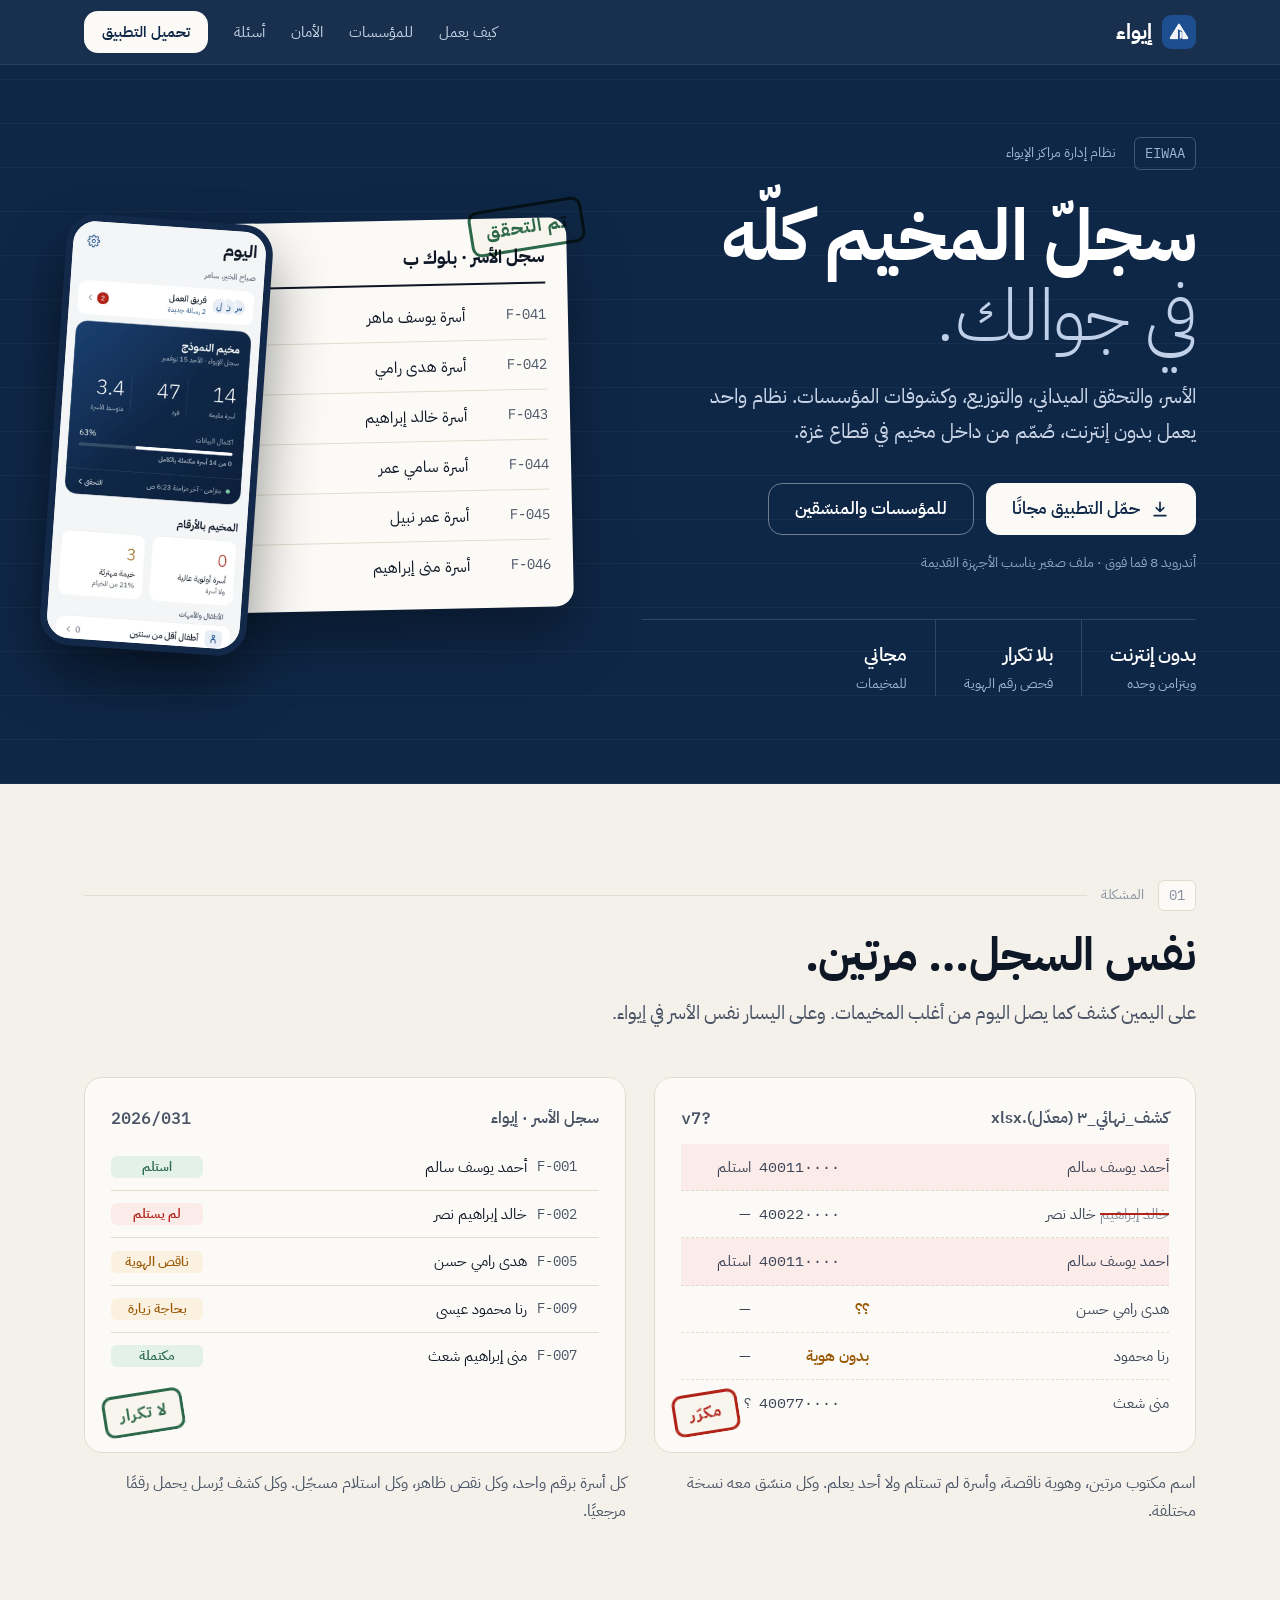
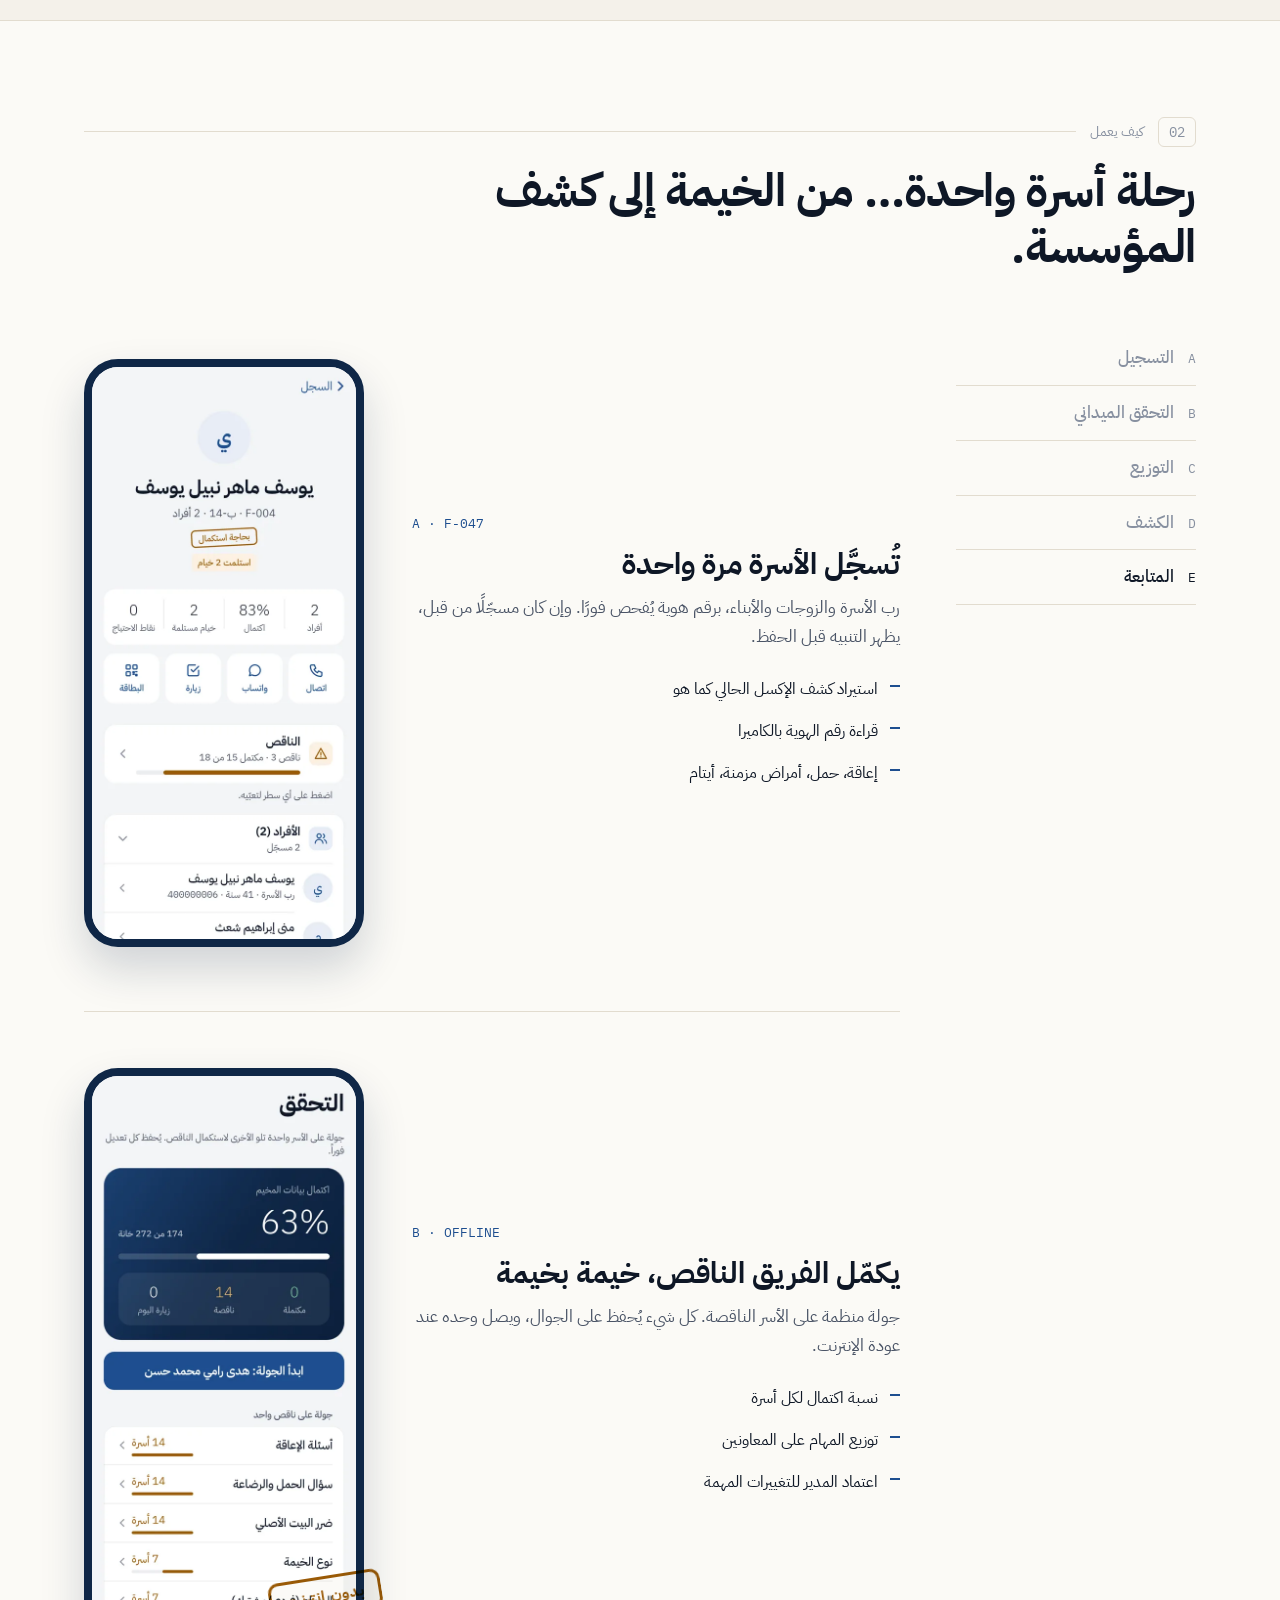
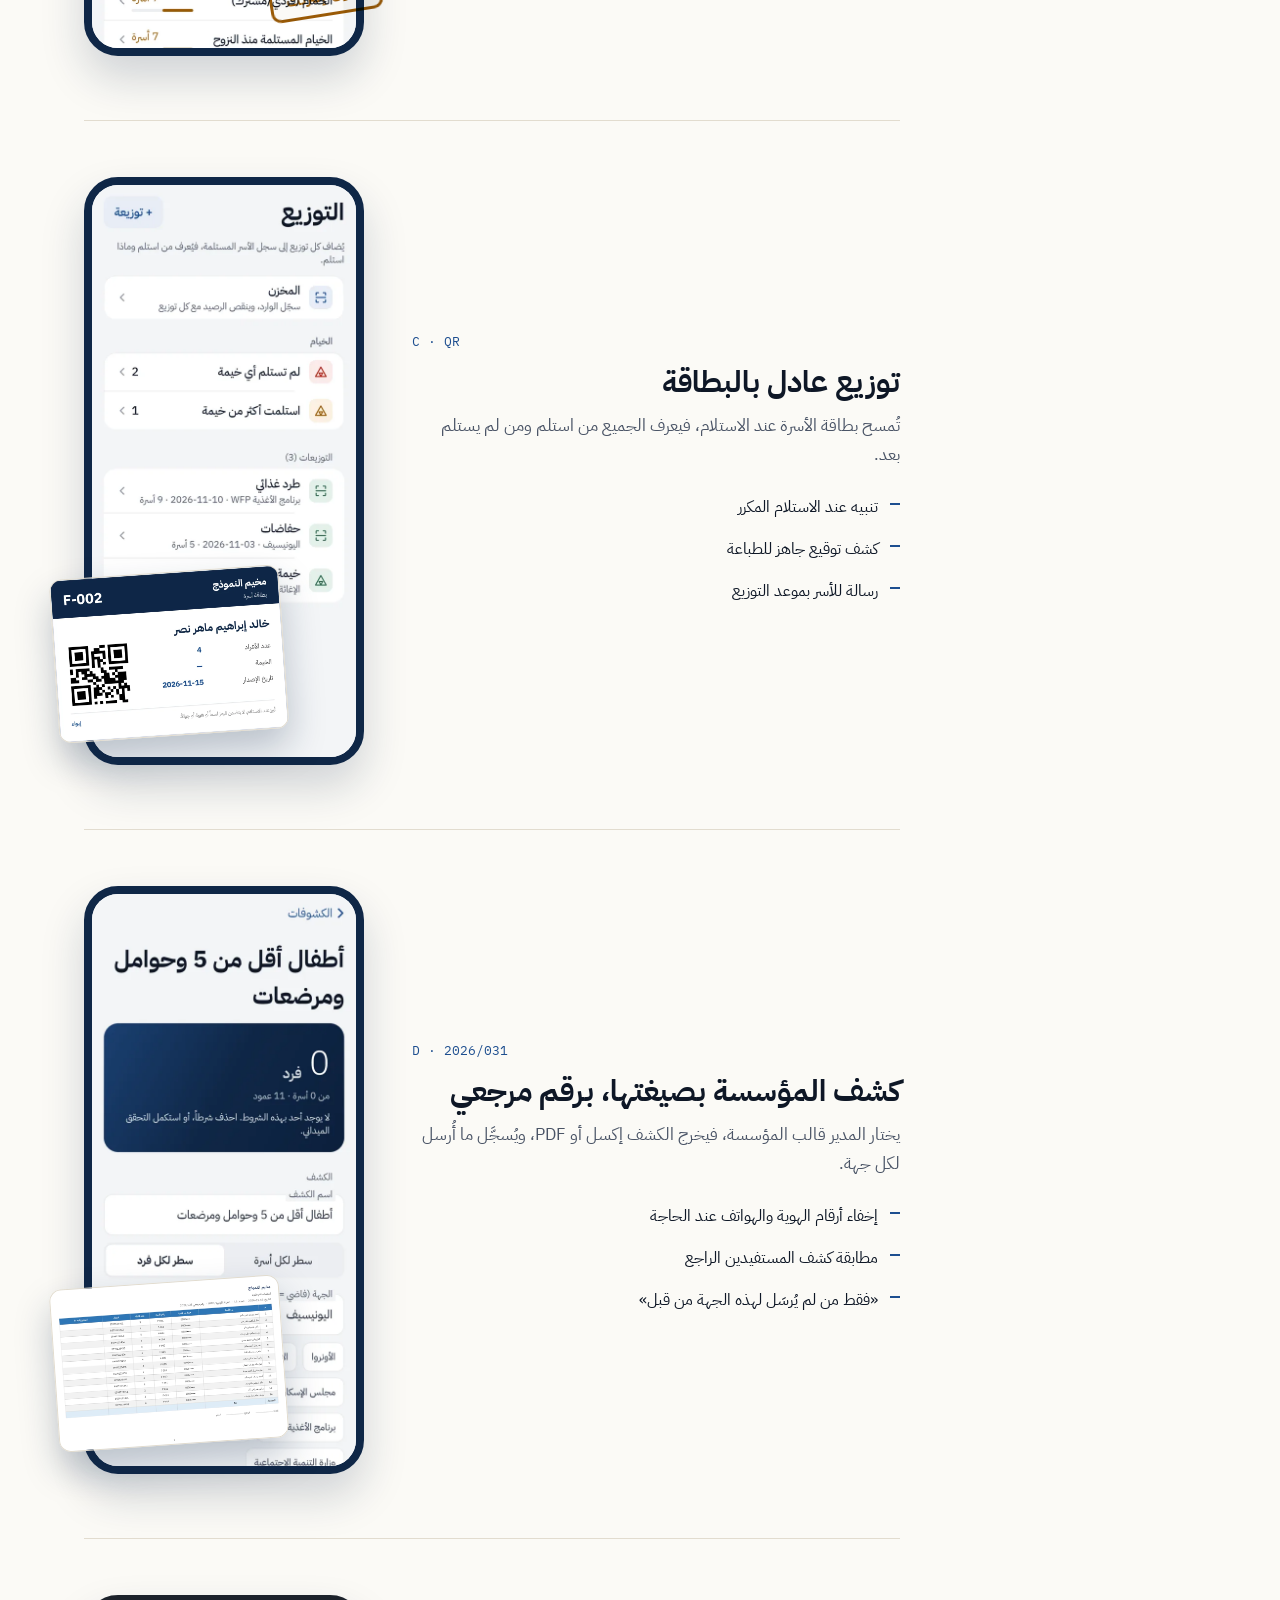
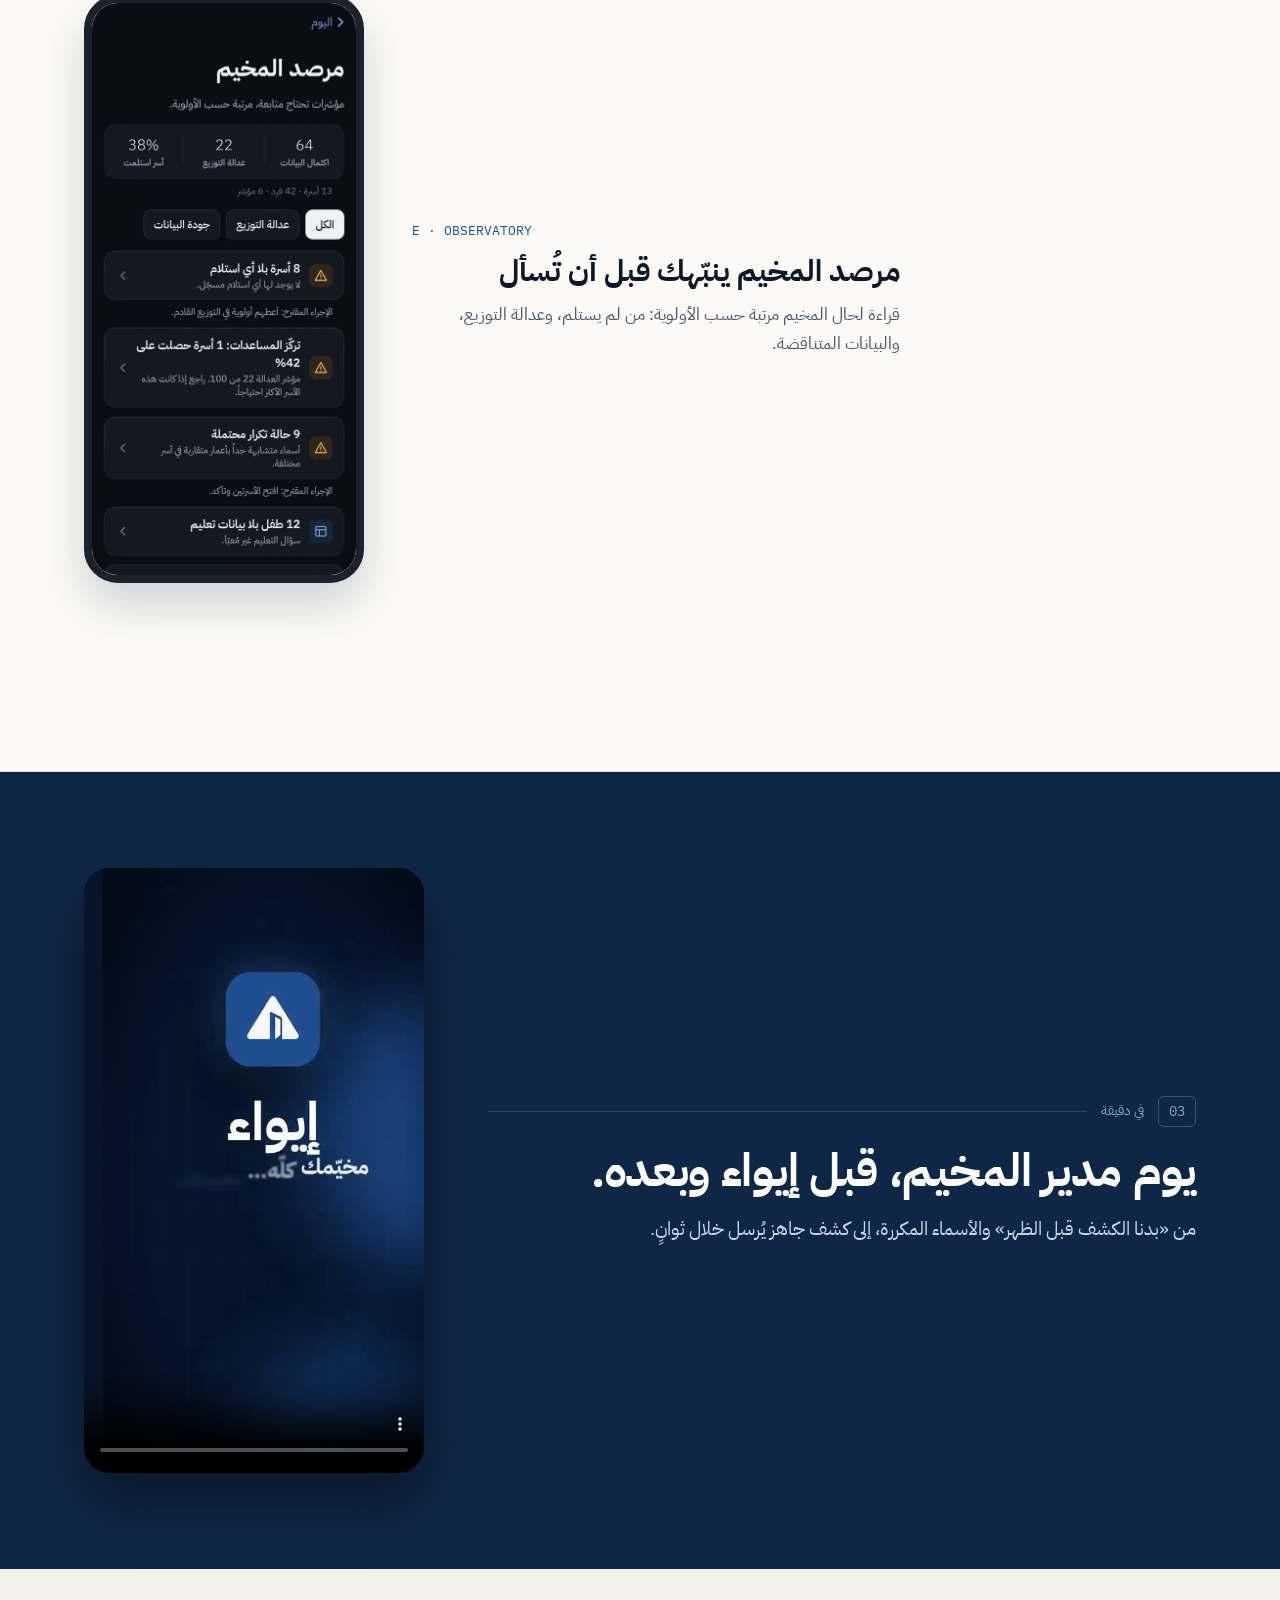
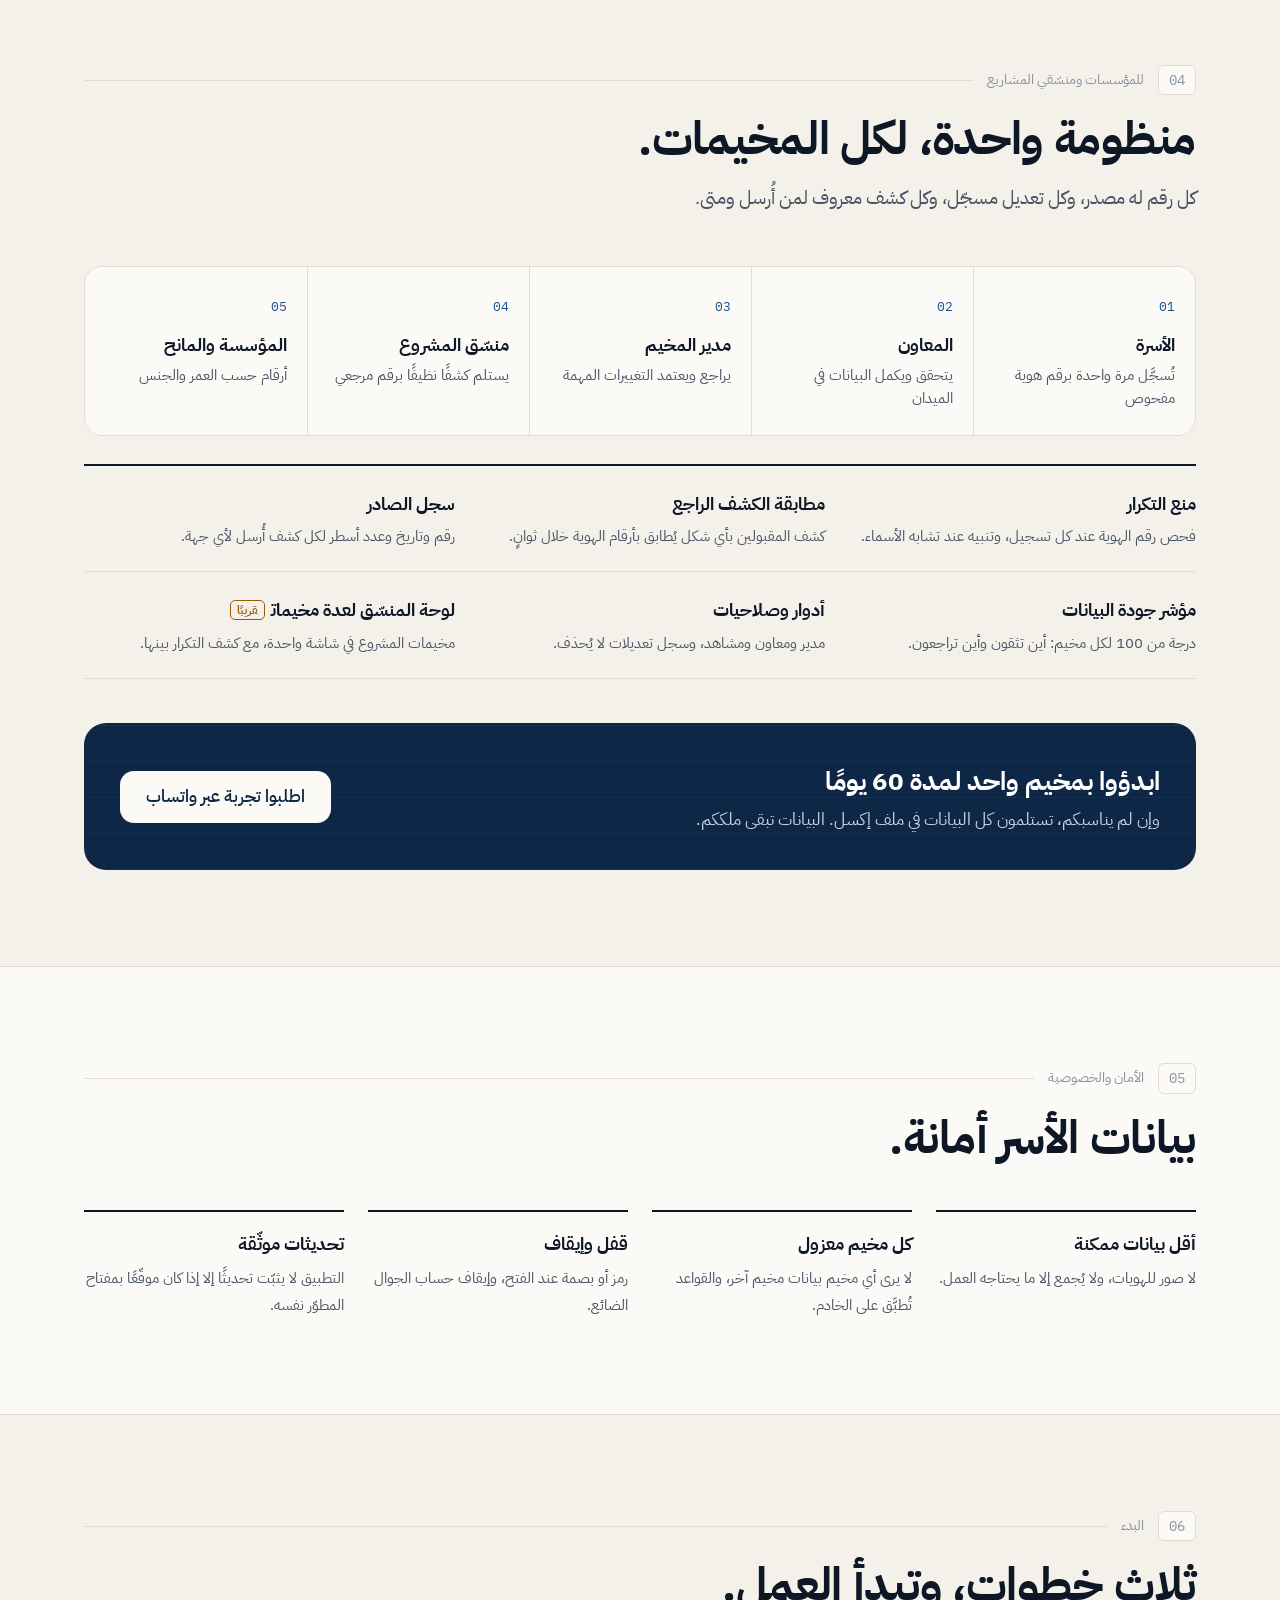
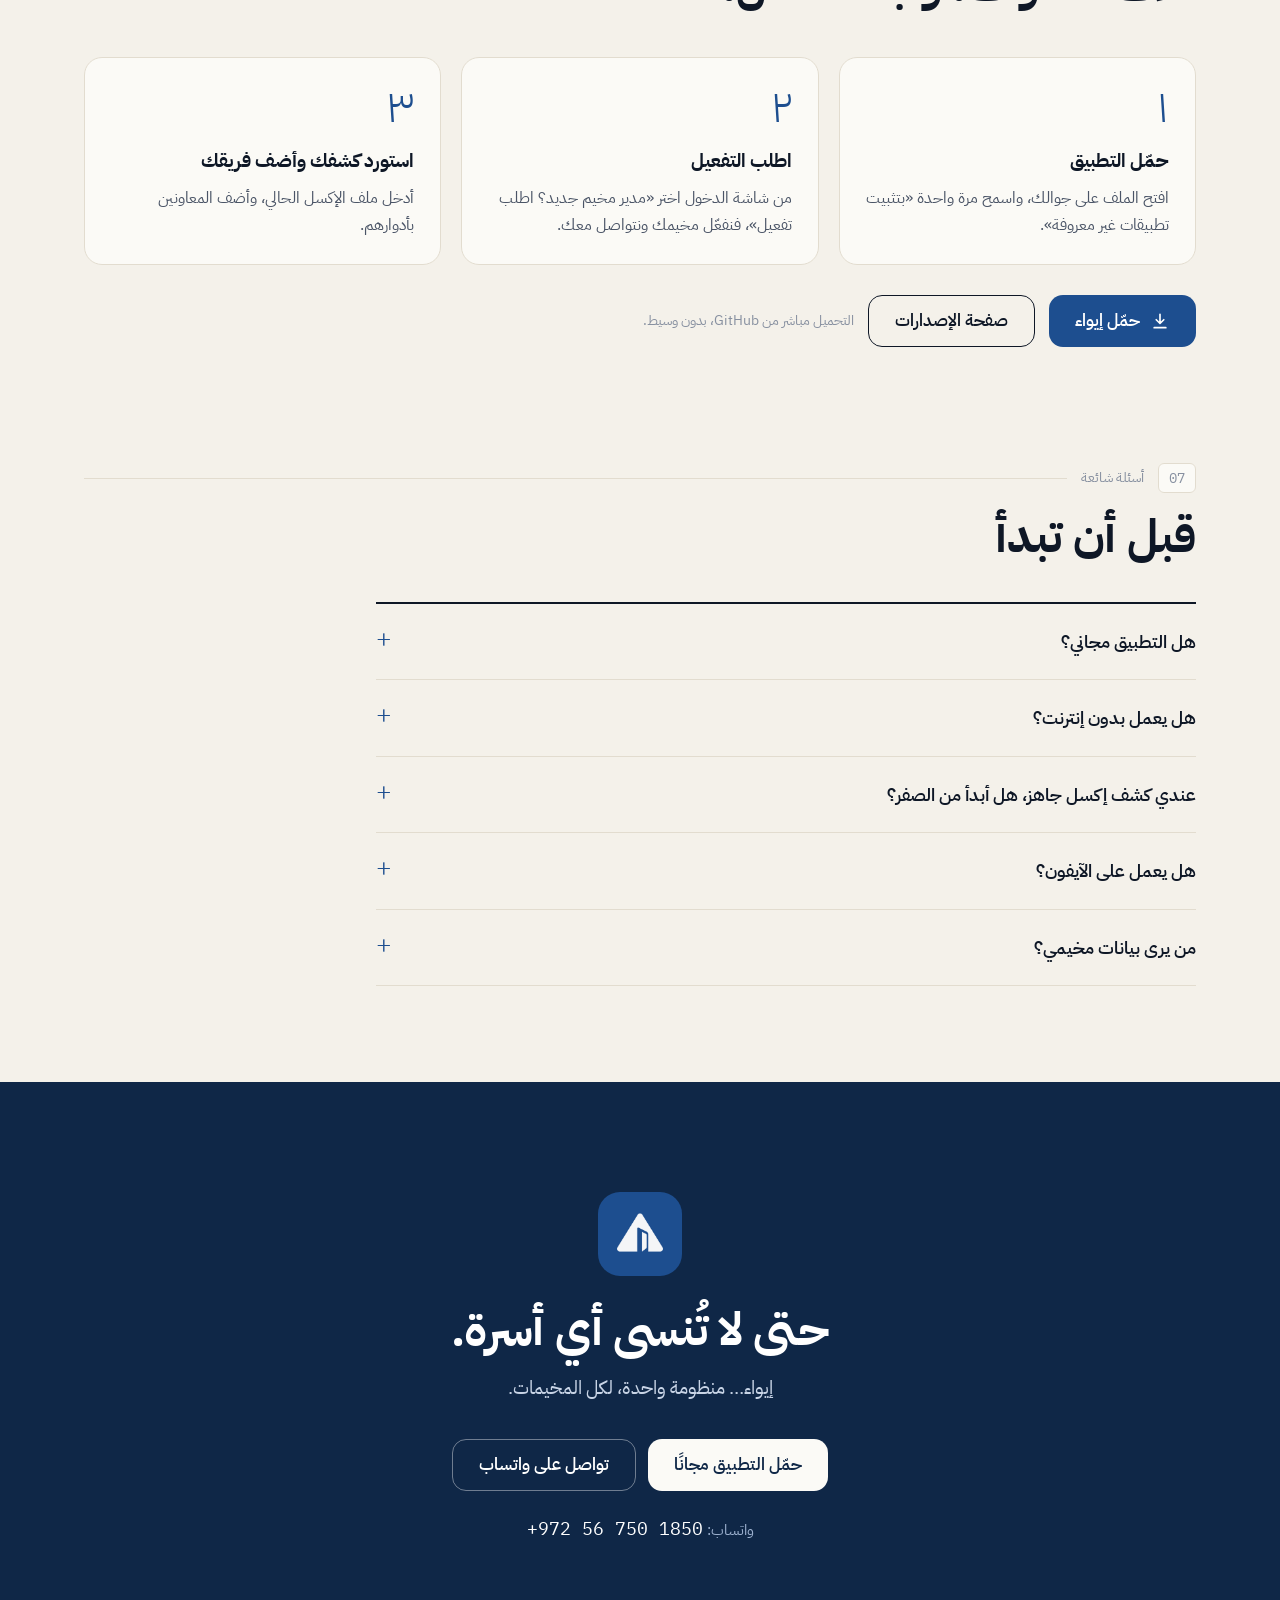
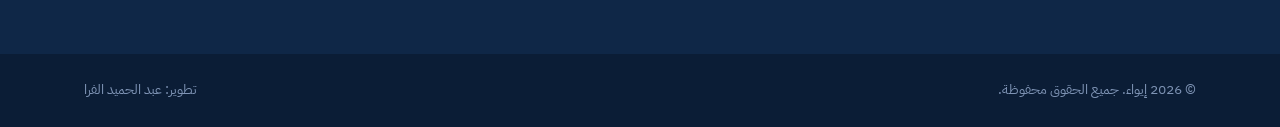
==== site/index.html @ 1d2f438d "Add Eiwaa landing page (static site for Cloudflare Pages) Co-Authored-By: Claude Opus 5.5 <noreply@a" ====
<!DOCTYPE html>
<html lang="ar" dir="rtl">
<head>
<meta charset="utf-8">
<meta name="viewport" content="width=device-width, initial-scale=1">
<title>إيواء · سجلّ المخيم في جوالك</title>
<meta name="description" content="إيواء نظام لإدارة مراكز الإيواء: سجل الأسر، والتحقق الميداني، والتوزيع، وكشوفات المؤسسات. يعمل بدون إنترنت، ومجاني للمخيمات.">
<meta name="theme-color" content="#0F2747">
<meta property="og:title" content="إيواء · منظومة واحدة، لكل المخيمات">
<meta property="og:description" content="سجل الأسر، والتحقق الميداني، والتوزيع، وكشوفات المؤسسات. يعمل بدون إنترنت.">
<meta property="og:image" content="img/og.jpg">
<meta property="og:type" content="website">
<meta name="twitter:card" content="summary_large_image">
<link rel="icon" href="favicon.png">
<link rel="apple-touch-icon" href="img/apple-touch-icon.png">
<style>
@font-face{font-family:Plex;font-weight:300;font-display:swap;src:url(fonts/plex_light.woff2) format("woff2")}
@font-face{font-family:Plex;font-weight:400;font-display:swap;src:url(fonts/plex_regular.woff2) format("woff2")}
@font-face{font-family:Plex;font-weight:500;font-display:swap;src:url(fonts/plex_medium.woff2) format("woff2")}
@font-face{font-family:Plex;font-weight:600;font-display:swap;src:url(fonts/plex_semibold.woff2) format("woff2")}
@font-face{font-family:Plex;font-weight:700;font-display:swap;src:url(fonts/plex_bold.woff2) format("woff2")}
@font-face{font-family:PlexMono;font-display:swap;src:url(fonts/plex_mono.woff2) format("woff2")}
:root{
  --paper:#F4F1EA; --sheet:#FBFAF6; --rule:#E2DCCF; --ink:#0E1726; --ink2:#4A5466; --ink3:#8790A0;
  --tarp:#1D4E8F; --night:#0F2747; --night2:#0B1D36; --stamp:#B42318; --amber:#9A5A06; --ok:#2E6A4D;
  --mono:PlexMono,ui-monospace,Menlo,monospace; --ease:cubic-bezier(.2,.8,.2,1);
}
*{box-sizing:border-box;margin:0;padding:0}
html{scroll-behavior:smooth}
@media (prefers-reduced-motion:reduce){html{scroll-behavior:auto}*{transition:none!important;animation:none!important}}
body{font-family:Plex,system-ui,sans-serif;background:var(--paper);color:var(--ink);font-size:17px;line-height:1.75;-webkit-font-smoothing:antialiased}
img{max-width:100%;height:auto;display:block}
a{color:inherit}
.mono{font-family:var(--mono);direction:ltr;unicode-bidi:isolate;font-variant-numeric:tabular-nums}
.wrap{max-width:1160px;margin:0 auto;padding:0 24px}
.skip{position:absolute;right:-999px;top:8px;background:#fff;padding:8px 14px;border-radius:8px;z-index:99}
.skip:focus{right:8px}
:focus-visible{outline:3px solid #7AA9E6;outline-offset:3px;border-radius:6px}

/* buttons */
.btn{display:inline-flex;align-items:center;justify-content:center;gap:10px;min-height:52px;padding:0 26px;border-radius:14px;font:600 17px/1 Plex,sans-serif;text-decoration:none;transition:transform .2s var(--ease),background .2s}
.btn:active{transform:scale(.98)}
.btn svg{width:20px;height:20px;flex:none}
.b-paper{background:var(--sheet);color:var(--night)}
.b-paper:hover{background:#fff}
.b-line{border:1.5px solid rgba(255,255,255,.4);color:#fff}
.b-line:hover{border-color:#fff}
.b-tarp{background:var(--tarp);color:#fff}
.b-tarp:hover{background:#173f75}
.b-ink{border:1.5px solid var(--ink);color:var(--ink)}

/* top bar */
.top{position:sticky;top:0;z-index:30;background:rgba(15,39,71,.96);border-bottom:1px solid rgba(255,255,255,.08)}
.top .wrap{display:flex;align-items:center;justify-content:space-between;height:64px}
.logo{display:flex;align-items:center;gap:10px;color:#fff;text-decoration:none;font-weight:700;font-size:21px}
.logo img{width:34px;height:34px;border-radius:9px}
.top nav{display:flex;gap:26px;align-items:center}
.top nav a{color:#C8D4E6;text-decoration:none;font-size:15px}
.top nav a:hover{color:#fff}
.top nav a.btn{color:var(--night)}
main{overflow-x:clip}
.top .btn{min-height:42px;padding:0 18px;font-size:15px}

/* cover (hero) */
.cover{background:var(--night);color:#fff;position:relative;overflow:hidden}
.cover:before{content:"";position:absolute;inset:0;background:repeating-linear-gradient(0deg,rgba(255,255,255,.035) 0 1px,transparent 1px 44px);pointer-events:none}
.cover .wrap{display:grid;grid-template-columns:1.05fr .95fr;gap:56px;align-items:center;padding-top:72px;padding-bottom:88px;position:relative}
.spine{display:flex;gap:18px;align-items:center;font-size:14px;color:#9FB3D1;margin-bottom:26px}
.spine span{border:1px solid rgba(255,255,255,.22);border-radius:6px;padding:3px 10px}
h1{font-size:clamp(40px,6.2vw,72px);line-height:1.12;font-weight:700;letter-spacing:-.5px}
h1 .soft{font-weight:300;color:#BFD0E8}
.lede{font-size:clamp(17px,2vw,20px);color:#C8D4E6;max-width:520px;margin:22px 0 34px}
.ctas{display:flex;flex-wrap:wrap;gap:12px}
.fine{font-size:14px;color:#8EA3C2;margin-top:16px}
.facts{display:grid;grid-template-columns:repeat(3,auto);justify-content:start;gap:0;margin-top:44px;border-top:1px solid rgba(255,255,255,.14)}
.facts div{padding:18px 0 0 28px;margin-left:28px;border-left:1px solid rgba(255,255,255,.14);font-size:14px;color:#9FB3D1}
.facts div:last-child{border-left:0}
.facts b{display:block;color:#fff;font-size:19px;font-weight:600}

/* register card in hero */
.ledger{position:relative;justify-self:center;width:100%;max-width:470px}
.ledger .page{background:var(--sheet);color:var(--ink);border-radius:18px;padding:22px 22px 18px;box-shadow:0 30px 60px rgba(0,0,0,.35);transform:rotate(-1.2deg)}
.ledger .hd{display:flex;justify-content:space-between;align-items:baseline;border-bottom:2px solid var(--ink);padding-bottom:10px;margin-bottom:6px}
.ledger .hd b{font-size:18px}.ledger .hd span{font-size:13px;color:var(--ink2)}
.lrow{display:grid;grid-template-columns:70px 1fr 64px;gap:10px;align-items:center;padding:11px 0;border-bottom:1px solid var(--rule);font-size:15.5px}
.lrow .mono{font-size:14px;color:var(--ink2);text-align:right}
.lrow i{font-style:normal;font-size:12.5px;font-weight:600;text-align:center;border-radius:6px;padding:2px 0}
.i-ok{color:var(--ok);background:#E4F1EA}.i-am{color:var(--amber);background:#FBF1E1}.i-st{color:var(--stamp);background:#FBEBE9}
.phone-on{position:absolute;width:44%;left:-10%;bottom:-40px;border-radius:30px;border:7px solid #13294A;overflow:hidden;box-shadow:0 30px 60px rgba(0,0,0,.45);transform:rotate(4deg);background:#fff}
.stamp{position:absolute;font-weight:700;letter-spacing:1px;border:3px solid currentColor;border-radius:10px;padding:4px 14px;transform:rotate(-9deg);background:rgba(251,250,246,.85);mix-blend-mode:multiply}
.ledger .stamp{top:-18px;right:-14px;color:var(--ok);font-size:18px}

/* sections as register pages */
.pg{padding:96px 0;position:relative}
.pg-no{display:flex;align-items:center;gap:14px;font-size:14px;color:var(--ink3);margin-bottom:16px}
.pg-no .mono{border:1px solid var(--rule);padding:2px 10px;border-radius:6px;background:var(--sheet)}
.pg-no:after{content:"";flex:1;height:1px;background:var(--rule)}
h2{font-size:clamp(30px,4.2vw,46px);line-height:1.22;font-weight:700;letter-spacing:-.3px;max-width:760px}
.intro{color:var(--ink2);font-size:18.5px;max-width:640px;margin-top:14px}

/* before / after */
.ba{display:grid;grid-template-columns:1fr 1fr;gap:28px;margin-top:48px}
.sheetbox{background:var(--sheet);border:1px solid var(--rule);border-radius:18px;padding:26px;position:relative}
.sheetbox h3{font-size:16px;font-weight:600;color:var(--ink2);margin-bottom:12px;display:flex;justify-content:space-between}
.mess .r{display:grid;grid-template-columns:1fr 110px 70px;gap:8px;padding:10px 0;border-bottom:1px dashed var(--rule);font-size:15px;color:#3b4456}
.mess .r s{text-decoration-color:var(--stamp);text-decoration-thickness:2px;color:var(--ink3)}
.mess .hl{background:#FBEBE9}
.mess .q{color:var(--amber);font-weight:600}
.clean .r{display:grid;grid-template-columns:62px 1fr 92px;gap:10px;padding:10px 0;border-bottom:1px solid var(--rule);font-size:15px;align-items:center}
.clean .r .mono{font-size:13.5px;color:var(--ink2)}
.sheetbox .stamp{bottom:18px;left:18px;font-size:16px}
.mess .stamp{color:var(--stamp)}.clean .stamp{color:var(--ok)}
.ba-notes{display:grid;grid-template-columns:1fr 1fr;gap:28px;margin-top:16px;font-size:15.5px;color:var(--ink2)}

/* journey */
.journey{margin-top:56px;display:grid;grid-template-columns:240px 1fr;gap:56px}
.steps{list-style:none;position:sticky;top:96px;align-self:start}
.steps li{display:flex;gap:14px;align-items:baseline;padding:12px 0;border-bottom:1px solid var(--rule);color:var(--ink3);font-weight:500}
.steps li .mono{font-size:13px}
.steps li.on{color:var(--ink)}
.stage{display:grid;grid-template-columns:1fr 280px;gap:48px;align-items:center;padding:28px 0 64px;border-bottom:1px solid var(--rule);margin-bottom:28px}
.stage:last-child{border-bottom:0}
.stage .code{font-size:13px;color:var(--tarp);margin-bottom:8px}
.stage h3{font-size:30px;line-height:1.3;margin-bottom:10px}
.stage p{color:var(--ink2)}
.stage ul{list-style:none;margin-top:16px}
.stage li{padding:7px 22px 7px 0;position:relative;font-size:16px}
.stage li:before{content:"";position:absolute;right:0;top:17px;width:10px;height:2px;background:var(--tarp)}
.dev{border-radius:34px;border:8px solid var(--night);overflow:hidden;background:#fff;box-shadow:0 22px 44px rgba(15,39,71,.18);position:relative}
.dev.dark{border-color:#1C222B}
.dev-wrap{position:relative}
.dev-wrap .stamp{bottom:40px;right:-18px;font-size:15px;z-index:2}
.dev-wrap .slip{position:absolute;left:-30px;bottom:30px;width:230px;border-radius:12px;overflow:hidden;box-shadow:0 18px 36px rgba(15,39,71,.25);transform:rotate(-4deg);border:1px solid var(--rule)}

/* film */
.film{background:var(--night);color:#fff}
.film .wrap{display:grid;grid-template-columns:1fr 340px;gap:64px;align-items:center}
.film .pg-no{color:#8EA3C2}.film .pg-no .mono{background:transparent;border-color:rgba(255,255,255,.2)}.film .pg-no:after{background:rgba(255,255,255,.14)}
.film .intro{color:#C8D4E6}
video{width:100%;aspect-ratio:9/16;border-radius:26px;background:#000;box-shadow:0 30px 60px rgba(0,0,0,.4)}

/* orgs */
.chain{margin-top:52px;display:grid;grid-template-columns:repeat(5,1fr);border:1px solid var(--rule);border-radius:18px;overflow:hidden;background:var(--sheet)}
.chain div{padding:24px 20px;border-left:1px solid var(--rule);position:relative}
.chain div:last-child{border-left:0}
.chain .mono{font-size:13px;color:var(--tarp)}
.chain h3{font-size:18px;margin:8px 0 4px}
.chain p{font-size:14.5px;color:var(--ink2);line-height:1.6}
.ledger2{margin-top:28px;display:grid;grid-template-columns:repeat(3,1fr);gap:0;border-top:2px solid var(--ink)}
.ledger2 div{padding:22px 0 22px 26px;border-bottom:1px solid var(--rule)}
.ledger2 h3{font-size:18px;margin-bottom:4px}
.ledger2 p{font-size:15px;color:var(--ink2)}
.soon{font-size:12px;font-weight:600;color:var(--amber);border:1px solid currentColor;border-radius:5px;padding:0 6px;margin-inline-start:6px;vertical-align:2px}
.offer{margin-top:44px;background:var(--night);color:#fff;border-radius:22px;padding:36px;display:grid;grid-template-columns:1fr auto;gap:24px;align-items:center;position:relative;overflow:hidden}
.offer:before{content:"";position:absolute;inset:0;background:repeating-linear-gradient(0deg,rgba(255,255,255,.04) 0 1px,transparent 1px 36px)}
.offer>*{position:relative}
.offer h3{font-size:26px}.offer p{color:#C8D4E6}

/* trust */
.trust{display:grid;grid-template-columns:repeat(4,1fr);gap:24px;margin-top:44px}
.trust div{border-top:2px solid var(--ink);padding-top:16px}
.trust h3{font-size:18px;margin-bottom:6px}
.trust p{font-size:15px;color:var(--ink2)}

/* install */
.install{display:grid;grid-template-columns:repeat(3,1fr);gap:20px;margin-top:44px;counter-reset:s}
.install>div{background:var(--sheet);border:1px solid var(--rule);border-radius:18px;padding:26px}
.install .n{font:300 46px/1 Plex;color:var(--tarp)}
.install h3{font-size:19px;margin:14px 0 6px}
.install p{font-size:15.5px;color:var(--ink2)}
.dl{margin-top:30px;display:flex;flex-wrap:wrap;gap:14px;align-items:center}
.dl small{color:var(--ink3);font-size:14px}

/* faq */
.faq{max-width:820px;margin-top:36px;border-top:2px solid var(--ink)}
details{border-bottom:1px solid var(--rule)}
summary{list-style:none;cursor:pointer;padding:22px 0;font-weight:600;font-size:18px;display:flex;justify-content:space-between;gap:16px}
summary::-webkit-details-marker{display:none}
summary:after{content:"+";font-weight:300;font-size:26px;line-height:1;color:var(--tarp)}
details[open] summary:after{content:"−"}
details p{padding:0 0 22px;color:var(--ink2);max-width:680px}

/* close */
.close{background:var(--night);color:#fff;text-align:center;padding:110px 0}
.close img{width:84px;height:84px;border-radius:22px;margin:0 auto 26px}
.close h2{margin:0 auto}
.close .intro{color:#C8D4E6;margin-inline:auto}
.close .ctas{justify-content:center;margin-top:34px}
.close .tel{margin-top:22px;color:#9FB3D1;font-size:15px}
.close .tel .mono{color:#fff;font-size:18px}
footer{background:var(--night2);color:#7E93B4;font-size:14px;padding:24px 0}
footer .wrap{display:flex;justify-content:space-between;flex-wrap:wrap;gap:10px}

/* reveal */
.rv{opacity:0;transform:translateY(16px);transition:opacity .7s var(--ease),transform .7s var(--ease)}
.rv.in{opacity:1;transform:none}
.no-js .rv{opacity:1;transform:none}

@media (max-width:980px){
  .cover .wrap,.film .wrap{grid-template-columns:1fr}
  .ledger{max-width:420px;margin-top:20px}
  .journey{grid-template-columns:1fr}.steps{display:none}
  .stage{grid-template-columns:1fr 220px;gap:28px}
  .chain{grid-template-columns:1fr 1fr}.chain div{border-bottom:1px solid var(--rule)}
  .ledger2,.trust{grid-template-columns:1fr 1fr}
  .film video{max-width:330px;margin:0 auto}
  .top nav a{display:none}
}
@media (max-width:640px){
  body{font-size:16px}
  .pg{padding:72px 0}
  .cover .wrap{padding-top:44px;padding-bottom:80px}
  .facts{grid-template-columns:1fr 1fr 1fr}.facts div{padding-left:12px;margin-left:12px}.facts b{font-size:16px}
  .ba,.ba-notes,.install,.ledger2,.trust,.chain{grid-template-columns:1fr}
  .chain div{border-left:0}
  .stage{grid-template-columns:1fr}.stage .dev-wrap{max-width:250px;margin:0 auto}
  .offer{grid-template-columns:1fr}
  .phone-on{width:38%;left:0}
  .dev-wrap .slip{left:-10px;width:200px}
  .mess .r{grid-template-columns:1fr 92px 56px;font-size:14px}
}
</style>
</head>
<body class="no-js">
<a class="skip" href="#main">انتقل إلى المحتوى</a>

<header class="top">
  <div class="wrap">
    <a class="logo" href="#top" aria-label="إيواء، الصفحة الرئيسية"><img src="img/icon.png" alt="" width="34" height="34">إيواء</a>
    <nav aria-label="روابط الصفحة">
      <a href="#how">كيف يعمل</a>
      <a href="#orgs">للمؤسسات</a>
      <a href="#trust">الأمان</a>
      <a href="#faq">أسئلة</a>
      <a class="btn b-paper" href="https://github.com/abood2596/eiwaa-download/releases/latest/download/eiwaa.apk">تحميل التطبيق</a>
    </nav>
  </div>
</header>

<main id="main">
<section class="cover" id="top" aria-labelledby="h-cover">
  <div class="wrap">
    <div>
      <div class="spine"><span class="mono">EIWAA</span>نظام إدارة مراكز الإيواء</div>
      <h1 id="h-cover">سجلّ المخيم كلّه<br><span class="soft">في جوالك.</span></h1>
      <p class="lede">الأسر، والتحقق الميداني، والتوزيع، وكشوفات المؤسسات. نظام واحد يعمل بدون إنترنت، صُمّم من داخل مخيم في قطاع غزة.</p>
      <div class="ctas">
        <a class="btn b-paper" href="https://github.com/abood2596/eiwaa-download/releases/latest/download/eiwaa.apk">
          <svg viewBox="0 0 24 24" fill="none" stroke="currentColor" stroke-width="2" stroke-linecap="round" stroke-linejoin="round" aria-hidden="true"><path d="M12 4v11m0 0-4.5-4.5M12 15l4.5-4.5M5 20h14"/></svg>
          حمّل التطبيق مجانًا</a>
        <a class="btn b-line" href="#orgs">للمؤسسات والمنسّقين</a>
      </div>
      <p class="fine">أندرويد 8 فما فوق · ملف صغير يناسب الأجهزة القديمة</p>
      <div class="facts">
        <div><b>بدون إنترنت</b>ويتزامن وحده</div>
        <div><b>بلا تكرار</b>فحص رقم الهوية</div>
        <div><b>مجاني</b>للمخيمات</div>
      </div>
    </div>
    <div class="ledger" aria-hidden="true">
      <div class="page">
        <div class="hd"><b>سجل الأسر · بلوك ب</b><span class="mono">15/11/2026</span></div>
        <div class="lrow"><span class="mono">F-041</span><span>أسرة يوسف ماهر</span><i class="i-ok">مكتملة</i></div>
        <div class="lrow"><span class="mono">F-042</span><span>أسرة هدى رامي</span><i class="i-am">ناقص ٢</i></div>
        <div class="lrow"><span class="mono">F-043</span><span>أسرة خالد إبراهيم</span><i class="i-ok">استلمت</i></div>
        <div class="lrow"><span class="mono">F-044</span><span>أسرة سامي عمر</span><i class="i-st">خيمة مهترئة</i></div>
        <div class="lrow"><span class="mono">F-045</span><span>أسرة عمر نبيل</span><i class="i-ok">مكتملة</i></div>
        <div class="lrow" style="border:0"><span class="mono">F-046</span><span>أسرة منى إبراهيم</span><i class="i-am">زيارة اليوم</i></div>
      </div>
      <div class="stamp">تم التحقق</div>
      <div class="phone-on"><img src="img/01-today.webp" alt="" width="540" height="1170"></div>
    </div>
  </div>
</section>

<section class="pg" aria-labelledby="h-ba">
  <div class="wrap">
    <div class="pg-no"><span class="mono">01</span>المشكلة</div>
    <h2 id="h-ba" class="rv">نفس السجل… مرتين.</h2>
    <p class="intro rv">على اليمين كشف كما يصل اليوم من أغلب المخيمات. وعلى اليسار نفس الأسر في إيواء.</p>
    <div class="ba">
      <div class="sheetbox mess rv" aria-label="كشف تقليدي">
        <h3><span>كشف_نهائي_٣ (معدّل).xlsx</span><span class="mono">v7?</span></h3>
        <div class="r hl"><span>أحمد يوسف سالم</span><span class="mono">40011····</span><span>استلم</span></div>
        <div class="r"><span><s>خالد إبراهيم</s> خالد نصر</span><span class="mono">40022····</span><span>—</span></div>
        <div class="r hl"><span>احمد يوسف سالم</span><span class="mono">40011····</span><span>استلم</span></div>
        <div class="r"><span>هدى رامي حسن</span><span class="q">؟؟</span><span>—</span></div>
        <div class="r"><span>رنا محمود</span><span class="q">بدون هوية</span><span>—</span></div>
        <div class="r" style="border:0"><span>منى شعث</span><span class="mono">40077····</span><span>؟</span></div>
        <div class="stamp">مكرّر</div>
      </div>
      <div class="sheetbox clean rv" aria-label="نفس الكشف في إيواء">
        <h3><span>سجل الأسر · إيواء</span><span class="mono">2026/031</span></h3>
        <div class="r"><span class="mono">F-001</span><span>أحمد يوسف سالم</span><i class="i-ok" style="font-style:normal;font-size:12.5px;font-weight:600;text-align:center;border-radius:6px">استلم</i></div>
        <div class="r"><span class="mono">F-002</span><span>خالد إبراهيم نصر</span><i class="i-st" style="font-style:normal;font-size:12.5px;font-weight:600;text-align:center;border-radius:6px">لم يستلم</i></div>
        <div class="r"><span class="mono">F-005</span><span>هدى رامي حسن</span><i class="i-am" style="font-style:normal;font-size:12.5px;font-weight:600;text-align:center;border-radius:6px">ناقص الهوية</i></div>
        <div class="r"><span class="mono">F-009</span><span>رنا محمود عيسى</span><i class="i-am" style="font-style:normal;font-size:12.5px;font-weight:600;text-align:center;border-radius:6px">بحاجة زيارة</i></div>
        <div class="r" style="border:0"><span class="mono">F-007</span><span>منى إبراهيم شعث</span><i class="i-ok" style="font-style:normal;font-size:12.5px;font-weight:600;text-align:center;border-radius:6px">مكتملة</i></div>
        <div class="stamp">لا تكرار</div>
      </div>
    </div>
    <div class="ba-notes">
      <p>اسم مكتوب مرتين، وهوية ناقصة، وأسرة لم تستلم ولا أحد يعلم. وكل منسّق معه نسخة مختلفة.</p>
      <p>كل أسرة برقم واحد، وكل نقص ظاهر، وكل استلام مسجّل. وكل كشف يُرسل يحمل رقمًا مرجعيًا.</p>
    </div>
  </div>
</section>

<section class="pg" id="how" style="background:var(--sheet);border-block:1px solid var(--rule)" aria-labelledby="h-how">
  <div class="wrap">
    <div class="pg-no"><span class="mono">02</span>كيف يعمل</div>
    <h2 id="h-how" class="rv">رحلة أسرة واحدة… من الخيمة إلى كشف المؤسسة.</h2>
    <div class="journey">
      <ol class="steps" aria-hidden="true">
        <li data-s="s1"><span class="mono">A</span>التسجيل</li>
        <li data-s="s2"><span class="mono">B</span>التحقق الميداني</li>
        <li data-s="s3"><span class="mono">C</span>التوزيع</li>
        <li data-s="s4"><span class="mono">D</span>الكشف</li>
        <li data-s="s5"><span class="mono">E</span>المتابعة</li>
      </ol>
      <div>
        <article class="stage" id="s1">
          <div class="rv">
            <div class="code mono">A · F-047</div>
            <h3>تُسجَّل الأسرة مرة واحدة</h3>
            <p>رب الأسرة والزوجات والأبناء، برقم هوية يُفحص فورًا. وإن كان مسجّلًا من قبل، يظهر التنبيه قبل الحفظ.</p>
            <ul><li>استيراد كشف الإكسل الحالي كما هو</li><li>قراءة رقم الهوية بالكاميرا</li><li>إعاقة، حمل، أمراض مزمنة، أيتام</li></ul>
          </div>
          <div class="dev-wrap rv"><div class="dev"><img src="img/03-family-profile.webp" alt="ملف أسرة في التطبيق" width="540" height="1170" loading="lazy"></div></div>
        </article>
        <article class="stage" id="s2">
          <div class="rv">
            <div class="code mono">B · OFFLINE</div>
            <h3>يكمّل الفريق الناقص، خيمة بخيمة</h3>
            <p>جولة منظمة على الأسر الناقصة. كل شيء يُحفظ على الجوال، ويصل وحده عند عودة الإنترنت.</p>
            <ul><li>نسبة اكتمال لكل أسرة</li><li>توزيع المهام على المعاونين</li><li>اعتماد المدير للتغييرات المهمة</li></ul>
          </div>
          <div class="dev-wrap rv"><div class="dev"><img src="img/04-field-verification.webp" alt="شاشة التحقق الميداني" width="540" height="1170" loading="lazy"></div><div class="stamp" style="color:var(--amber)">بدون إنترنت</div></div>
        </article>
        <article class="stage" id="s3">
          <div class="rv">
            <div class="code mono">C · QR</div>
            <h3>توزيع عادل بالبطاقة</h3>
            <p>تُمسح بطاقة الأسرة عند الاستلام، فيعرف الجميع من استلم ومن لم يستلم بعد.</p>
            <ul><li>تنبيه عند الاستلام المكرر</li><li>كشف توقيع جاهز للطباعة</li><li>رسالة للأسر بموعد التوزيع</li></ul>
          </div>
          <div class="dev-wrap rv"><div class="dev"><img src="img/09-distributions.webp" alt="شاشة التوزيع" width="540" height="1170" loading="lazy"></div><img class="slip" src="img/07-family-qr-card.webp" alt="بطاقة أسرة برمز QR" loading="lazy"></div>
        </article>
        <article class="stage" id="s4">
          <div class="rv">
            <div class="code mono">D · 2026/031</div>
            <h3>كشف المؤسسة بصيغتها، برقم مرجعي</h3>
            <p>يختار المدير قالب المؤسسة، فيخرج الكشف إكسل أو PDF، ويُسجَّل ما أُرسل لكل جهة.</p>
            <ul><li>إخفاء أرقام الهوية والهواتف عند الحاجة</li><li>مطابقة كشف المستفيدين الراجع</li><li>«فقط من لم يُرسَل لهذه الجهة من قبل»</li></ul>
          </div>
          <div class="dev-wrap rv"><div class="dev"><img src="img/05-report-builder.webp" alt="منشئ الكشوفات" width="540" height="1170" loading="lazy"></div><img class="slip" src="img/06-pdf-report.webp" alt="كشف PDF" loading="lazy"></div>
        </article>
        <article class="stage" id="s5">
          <div class="rv">
            <div class="code mono">E · OBSERVATORY</div>
            <h3>مرصد المخيم ينبّهك قبل أن تُسأل</h3>
            <p>قراءة لحال المخيم مرتبة حسب الأولوية: من لم يستلم، وعدالة التوزيع، والبيانات المتناقضة.</p>
          </div>
          <div class="dev-wrap rv"><div class="dev dark"><img src="img/08-camp-observatory-dark.webp" alt="مرصد المخيم" width="540" height="1170" loading="lazy"></div></div>
        </article>
      </div>
    </div>
  </div>
</section>

<section class="pg film" aria-labelledby="h-film">
  <div class="wrap">
    <div>
      <div class="pg-no"><span class="mono">03</span>في دقيقة</div>
      <h2 id="h-film">يوم مدير المخيم، قبل إيواء وبعده.</h2>
      <p class="intro">من «بدنا الكشف قبل الظهر» والأسماء المكررة، إلى كشف جاهز يُرسل خلال ثوانٍ.</p>
    </div>
    <video src="film1.mp4" poster="img/poster.jpg" controls playsinline preload="none" aria-label="فيلم تعريفي بإيواء"></video>
  </div>
</section>

<section class="pg" id="orgs" aria-labelledby="h-orgs">
  <div class="wrap">
    <div class="pg-no"><span class="mono">04</span>للمؤسسات ومنسّقي المشاريع</div>
    <h2 id="h-orgs" class="rv">منظومة واحدة، لكل المخيمات.</h2>
    <p class="intro rv">كل رقم له مصدر، وكل تعديل مسجّل، وكل كشف معروف لمن أُرسل ومتى.</p>
    <div class="chain rv">
      <div><span class="mono">01</span><h3>الأسرة</h3><p>تُسجَّل مرة واحدة برقم هوية مفحوص</p></div>
      <div><span class="mono">02</span><h3>المعاون</h3><p>يتحقق ويكمل البيانات في الميدان</p></div>
      <div><span class="mono">03</span><h3>مدير المخيم</h3><p>يراجع ويعتمد التغييرات المهمة</p></div>
      <div><span class="mono">04</span><h3>منسّق المشروع</h3><p>يستلم كشفًا نظيفًا برقم مرجعي</p></div>
      <div><span class="mono">05</span><h3>المؤسسة والمانح</h3><p>أرقام حسب العمر والجنس</p></div>
    </div>
    <div class="ledger2">
      <div class="rv"><h3>منع التكرار</h3><p>فحص رقم الهوية عند كل تسجيل، وتنبيه عند تشابه الأسماء.</p></div>
      <div class="rv"><h3>مطابقة الكشف الراجع</h3><p>كشف المقبولين بأي شكل يُطابق بأرقام الهوية خلال ثوانٍ.</p></div>
      <div class="rv"><h3>سجل الصادر</h3><p>رقم وتاريخ وعدد أسطر لكل كشف أُرسل لأي جهة.</p></div>
      <div class="rv"><h3>مؤشر جودة البيانات</h3><p>درجة من 100 لكل مخيم: أين تثقون وأين تراجعون.</p></div>
      <div class="rv"><h3>أدوار وصلاحيات</h3><p>مدير ومعاون ومشاهد، وسجل تعديلات لا يُحذف.</p></div>
      <div class="rv"><h3>لوحة المنسّق لعدة مخيمات<span class="soon">قريبًا</span></h3><p>مخيمات المشروع في شاشة واحدة، مع كشف التكرار بينها.</p></div>
    </div>
    <div class="offer rv">
      <div><h3>ابدؤوا بمخيم واحد لمدة 60 يومًا</h3><p>وإن لم يناسبكم، تستلمون كل البيانات في ملف إكسل. البيانات تبقى ملككم.</p></div>
      <a class="btn b-paper" href="https://wa.me/972567501850?text=%D8%A7%D9%84%D8%B3%D9%84%D8%A7%D9%85%20%D8%B9%D9%84%D9%8A%D9%83%D9%85%D8%8C%20%D9%86%D9%88%D8%AF%20%D8%AA%D8%AC%D8%B1%D8%A8%D8%A9%20%D8%A5%D9%8A%D9%88%D8%A7%D8%A1">اطلبوا تجربة عبر واتساب</a>
    </div>
  </div>
</section>

<section class="pg" id="trust" style="background:var(--sheet);border-block:1px solid var(--rule)" aria-labelledby="h-trust">
  <div class="wrap">
    <div class="pg-no"><span class="mono">05</span>الأمان والخصوصية</div>
    <h2 id="h-trust" class="rv">بيانات الأسر أمانة.</h2>
    <div class="trust">
      <div class="rv"><h3>أقل بيانات ممكنة</h3><p>لا صور للهويات، ولا يُجمع إلا ما يحتاجه العمل.</p></div>
      <div class="rv"><h3>كل مخيم معزول</h3><p>لا يرى أي مخيم بيانات مخيم آخر، والقواعد تُطبَّق على الخادم.</p></div>
      <div class="rv"><h3>قفل وإيقاف</h3><p>رمز أو بصمة عند الفتح، وإيقاف حساب الجوال الضائع.</p></div>
      <div class="rv"><h3>تحديثات موثّقة</h3><p>التطبيق لا يثبّت تحديثًا إلا إذا كان موقّعًا بمفتاح المطوّر نفسه.</p></div>
    </div>
  </div>
</section>

<section class="pg" id="install" aria-labelledby="h-install">
  <div class="wrap">
    <div class="pg-no"><span class="mono">06</span>البدء</div>
    <h2 id="h-install" class="rv">ثلاث خطوات، وتبدأ العمل.</h2>
    <div class="install">
      <div class="rv"><div class="n">١</div><h3>حمّل التطبيق</h3><p>افتح الملف على جوالك، واسمح مرة واحدة «بتثبيت تطبيقات غير معروفة».</p></div>
      <div class="rv"><div class="n">٢</div><h3>اطلب التفعيل</h3><p>من شاشة الدخول اختر «مدير مخيم جديد؟ اطلب تفعيل»، فنفعّل مخيمك ونتواصل معك.</p></div>
      <div class="rv"><div class="n">٣</div><h3>استورد كشفك وأضف فريقك</h3><p>أدخل ملف الإكسل الحالي، وأضف المعاونين بأدوارهم.</p></div>
    </div>
    <div class="dl">
      <a class="btn b-tarp" href="https://github.com/abood2596/eiwaa-download/releases/latest/download/eiwaa.apk">
        <svg viewBox="0 0 24 24" fill="none" stroke="currentColor" stroke-width="2" stroke-linecap="round" stroke-linejoin="round" aria-hidden="true"><path d="M12 4v11m0 0-4.5-4.5M12 15l4.5-4.5M5 20h14"/></svg>
        حمّل إيواء</a>
      <a class="btn b-ink" href="https://github.com/abood2596/eiwaa-download/releases/latest">صفحة الإصدارات</a>
      <small>التحميل مباشر من GitHub، بدون وسيط.</small>
    </div>
  </div>
</section>

<section class="pg" id="faq" style="padding-top:20px" aria-labelledby="h-faq">
  <div class="wrap">
    <div class="pg-no"><span class="mono">07</span>أسئلة شائعة</div>
    <h2 id="h-faq">قبل أن تبدأ</h2>
    <div class="faq">
      <details><summary>هل التطبيق مجاني؟</summary><p>نعم، مجاني لمدراء المخيمات. وللمؤسسات تجربة 60 يومًا على مخيم واحد.</p></details>
      <details><summary>هل يعمل بدون إنترنت؟</summary><p>نعم. أول دخول فقط يحتاج إنترنت، وبعدها يعمل كل شيء على الجوال ويتزامن وحده عند عودة الاتصال.</p></details>
      <details><summary>عندي كشف إكسل جاهز، هل أبدأ من الصفر؟</summary><p>لا. استورد ملفك كما هو، ويتعرّف التطبيق على الأعمدة ويعرض الأخطاء في البيانات.</p></details>
      <details><summary>هل يعمل على الآيفون؟</summary><p>حاليًا على أجهزة أندرويد 8 فما فوق، ويعمل جيدًا على الجوالات القديمة.</p></details>
      <details><summary>من يرى بيانات مخيمي؟</summary><p>أنت وفريقك فقط حسب أدوارهم. ولا يُرسل أي كشف لمؤسسة إلا بقرار مدير المخيم.</p></details>
    </div>
  </div>
</section>

<section class="close" aria-labelledby="h-close">
  <div class="wrap">
    <img src="img/icon.png" alt="" width="84" height="84">
    <h2 id="h-close">حتى لا تُنسى أي أسرة.</h2>
    <p class="intro">إيواء… منظومة واحدة، لكل المخيمات.</p>
    <div class="ctas">
      <a class="btn b-paper" href="https://github.com/abood2596/eiwaa-download/releases/latest/download/eiwaa.apk">حمّل التطبيق مجانًا</a>
      <a class="btn b-line" href="https://wa.me/972567501850">تواصل على واتساب</a>
    </div>
    <p class="tel">واتساب: <span class="mono">+972 56 750 1850</span></p>
  </div>
</section>
</main>

<footer><div class="wrap"><span>© 2026 إيواء. جميع الحقوق محفوظة.</span><span>تطوير: عبد الحميد الفرا</span></div></footer>

<script>
document.body.classList.remove('no-js');
(function(){
  var els=document.querySelectorAll('.rv');
  if(!('IntersectionObserver' in window)){els.forEach(function(e){e.classList.add('in')});return;}
  var io=new IntersectionObserver(function(es){es.forEach(function(e){if(e.isIntersecting){e.target.classList.add('in');io.unobserve(e.target)}})},{rootMargin:'0px 0px -8% 0px'});
  els.forEach(function(e){io.observe(e)});
  var steps=document.querySelectorAll('.steps li');
  var so=new IntersectionObserver(function(es){es.forEach(function(e){if(e.isIntersecting){steps.forEach(function(s){s.classList.toggle('on',s.dataset.s===e.target.id)})}})},{rootMargin:'-45% 0px -45% 0px'});
  document.querySelectorAll('.stage').forEach(function(s){so.observe(s)});
})();
</script>
</body>
</html>
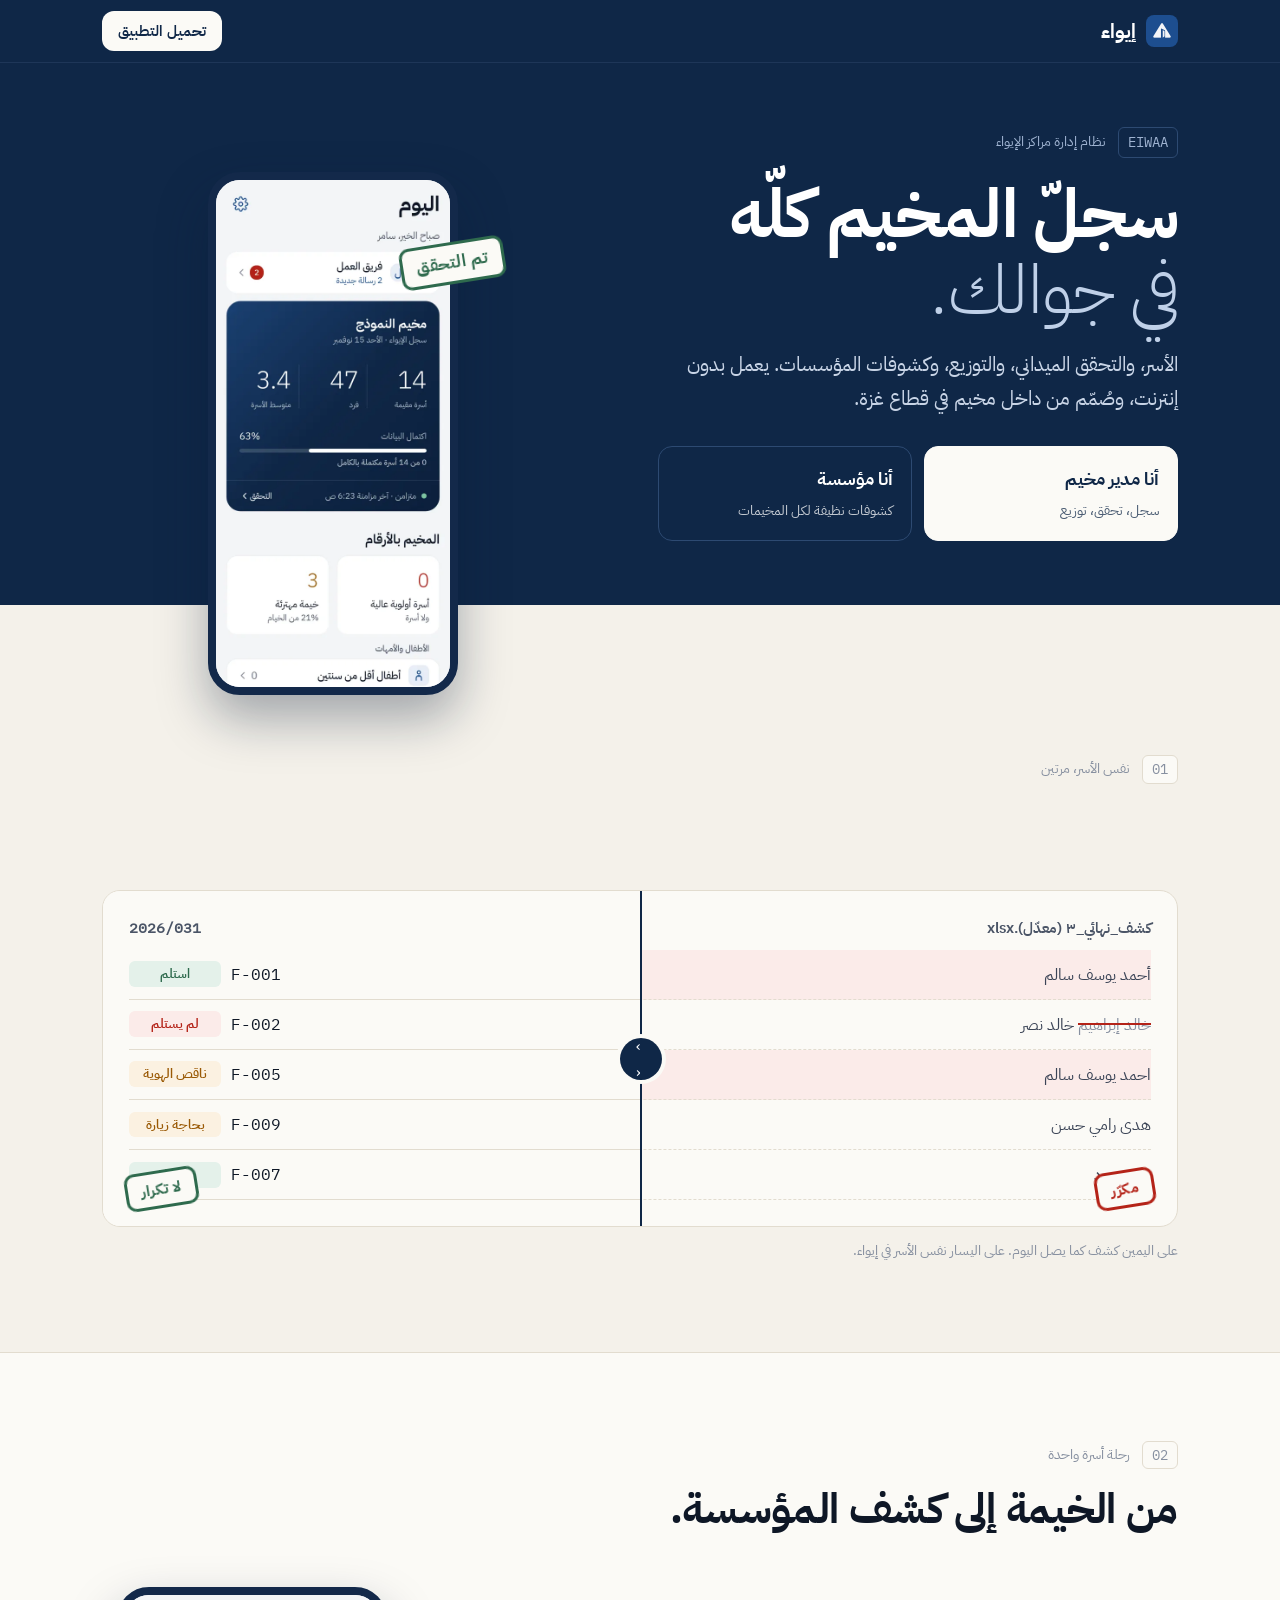
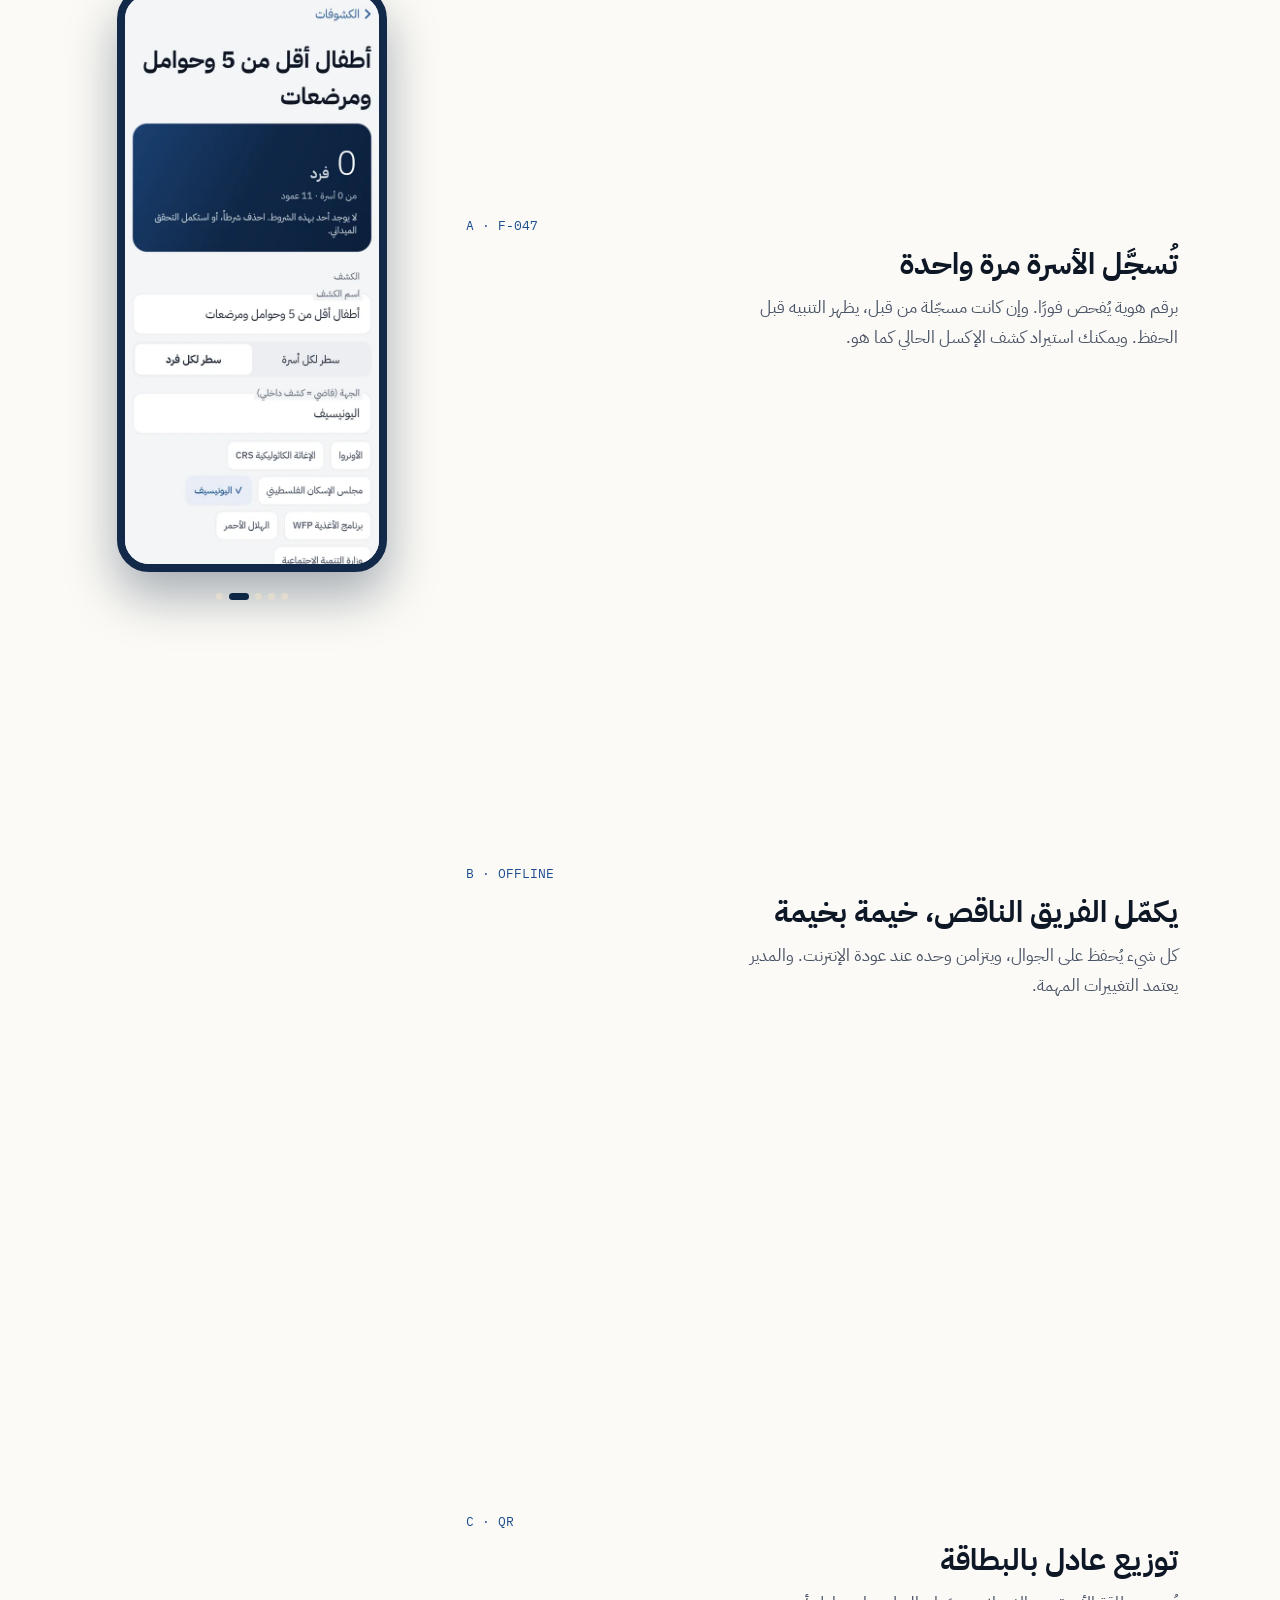
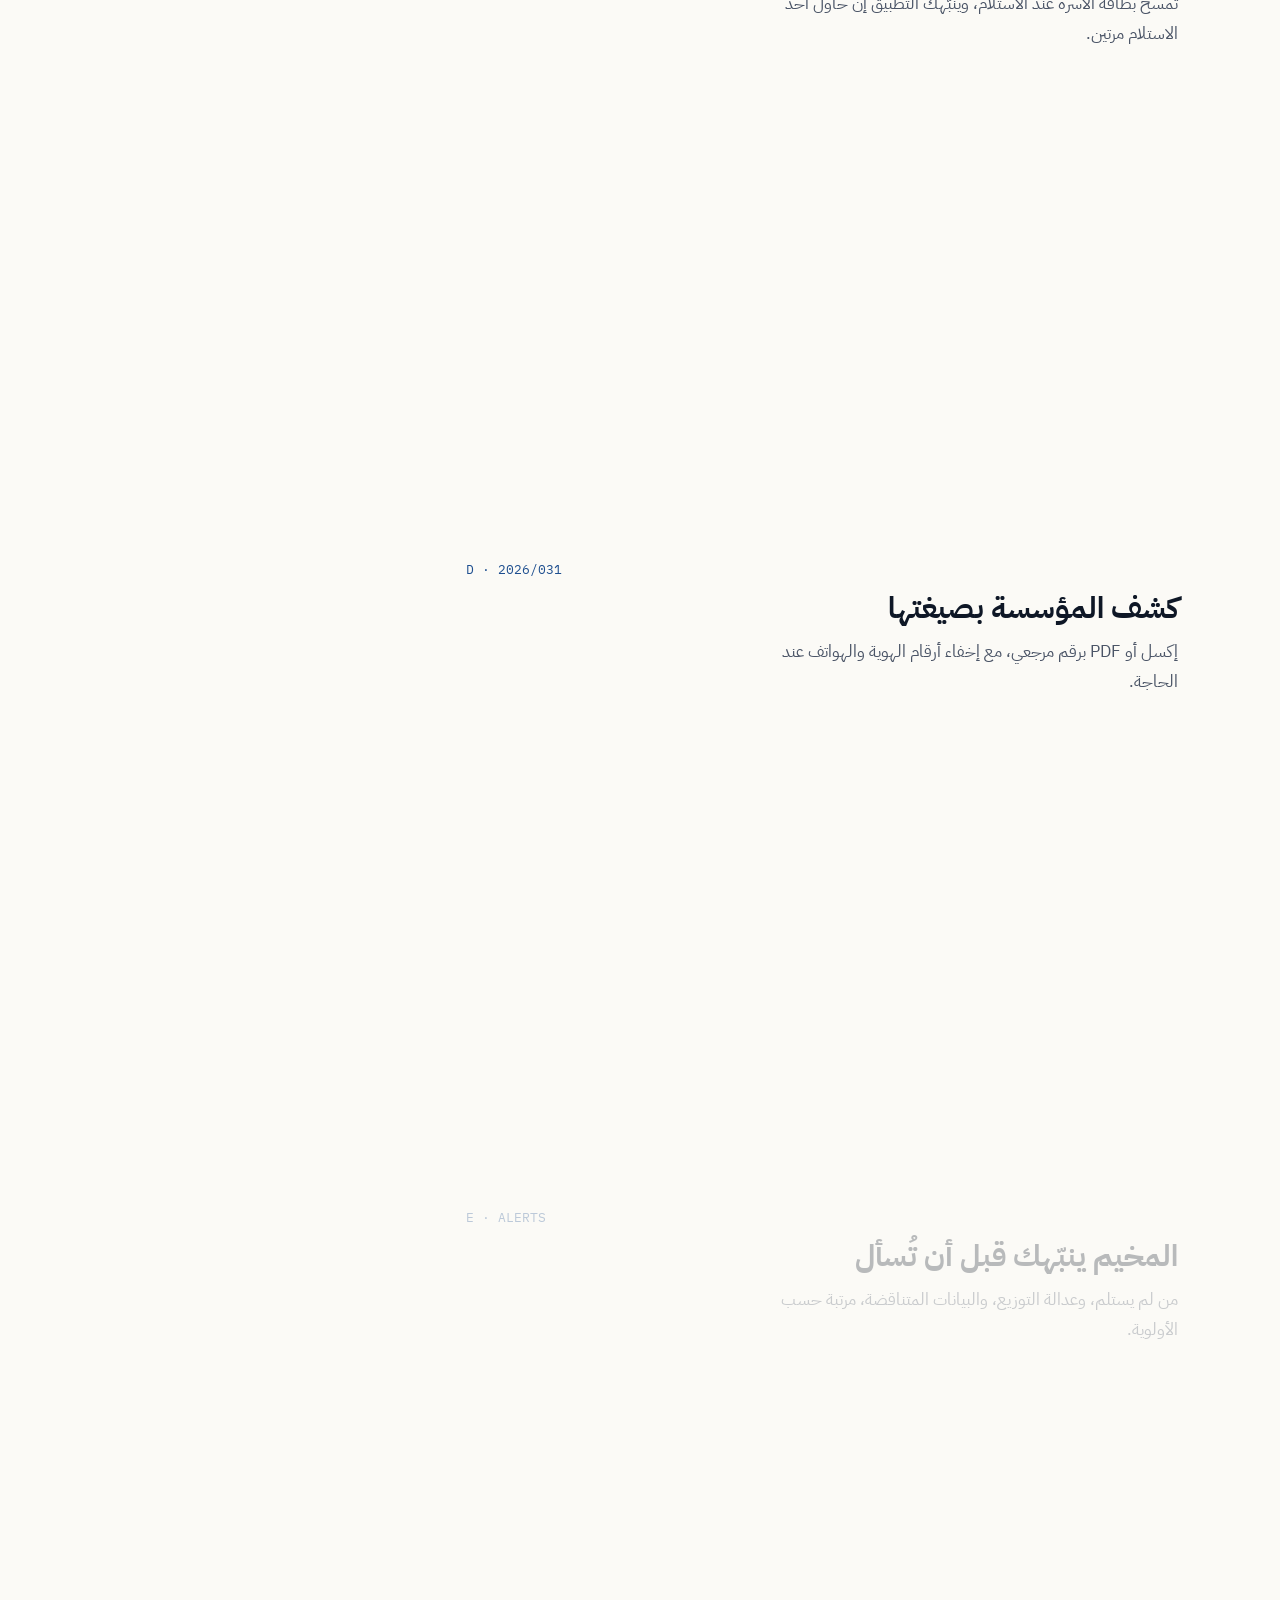
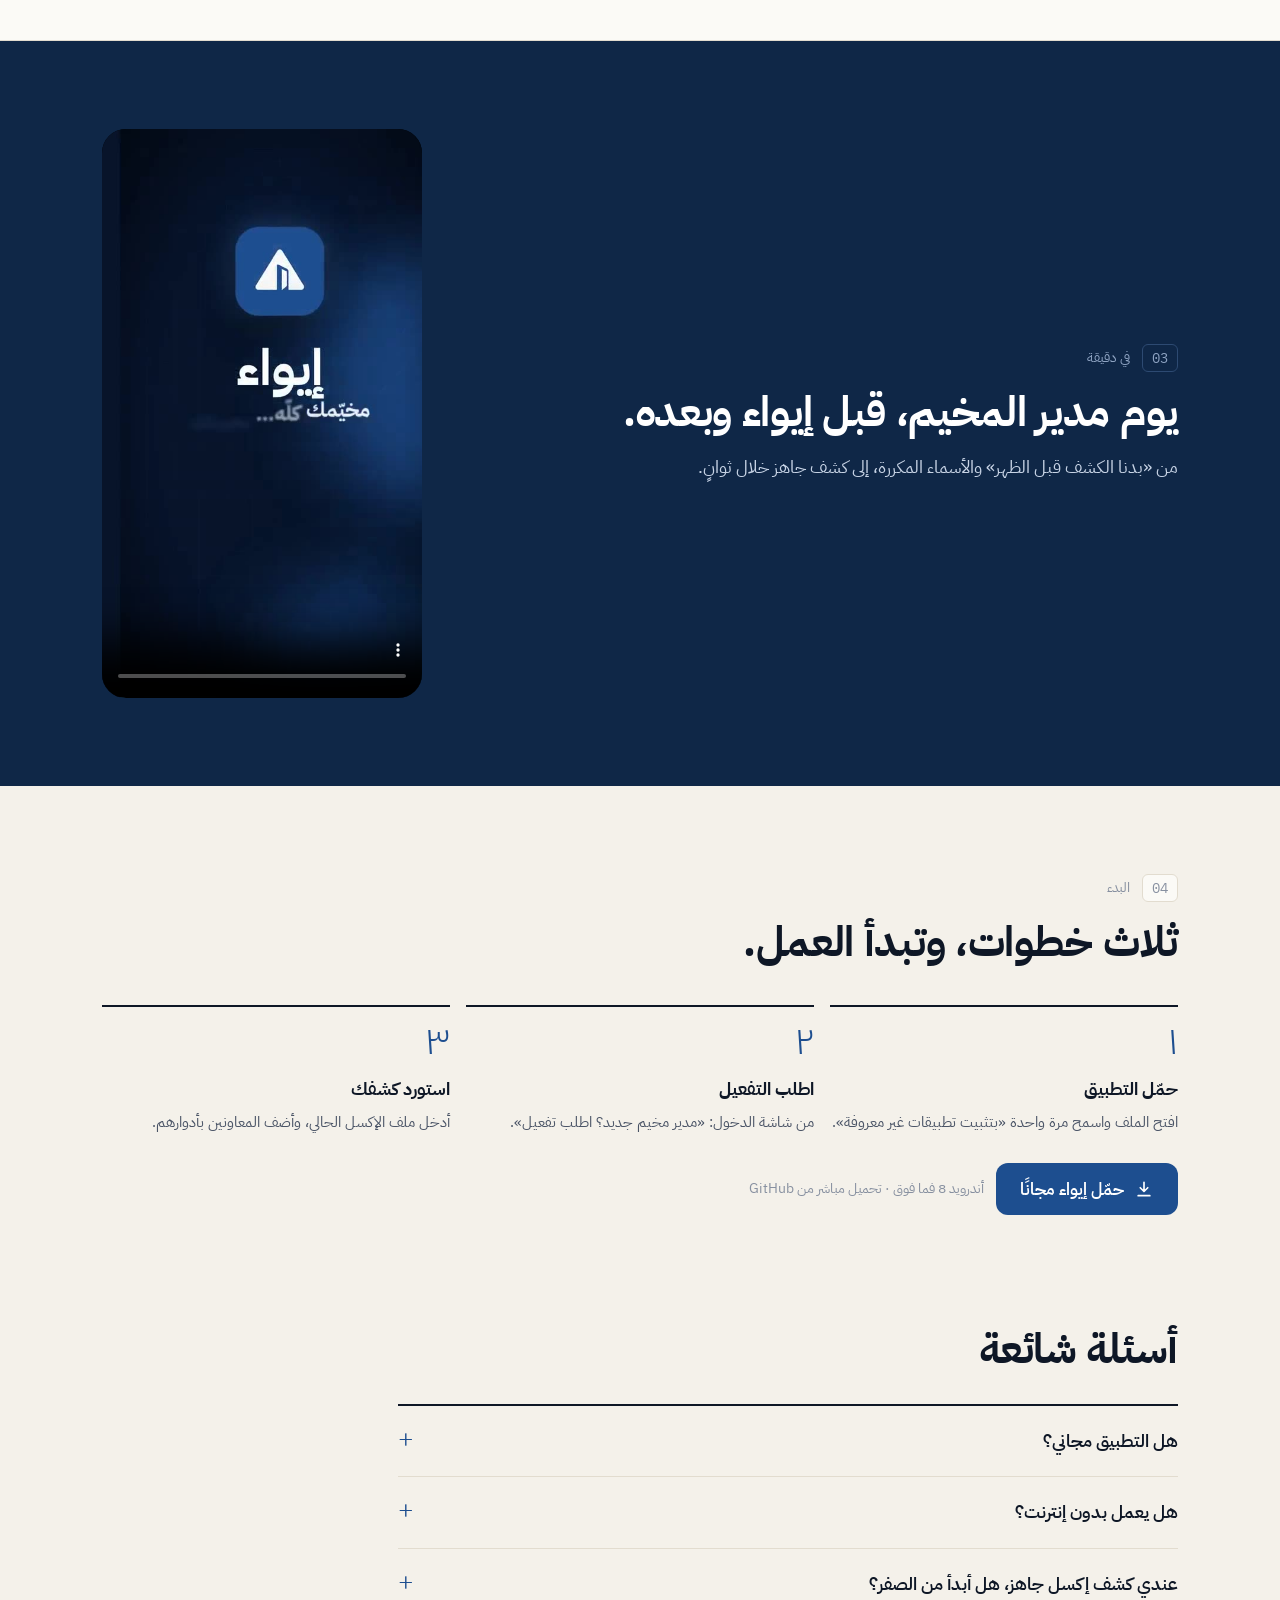
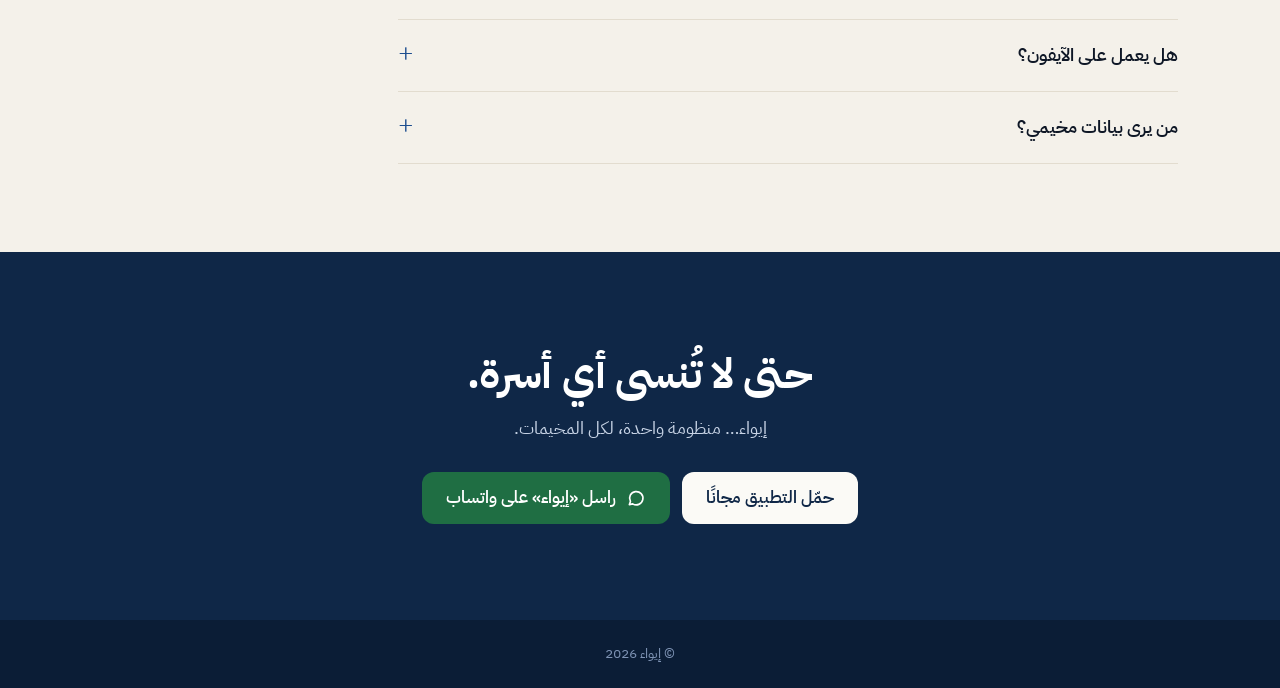
==== commit 5753add4: "Landing page: two paths, sticky phone, before/after slider, opaque header, no personal info Co-Autho" ====
--- a/site/index.html
+++ b/site/index.html
@@ -20,350 +20,268 @@
 @font-face{font-family:Plex;font-weight:600;font-display:swap;src:url(fonts/plex_semibold.woff2) format("woff2")}
 @font-face{font-family:Plex;font-weight:700;font-display:swap;src:url(fonts/plex_bold.woff2) format("woff2")}
 @font-face{font-family:PlexMono;font-display:swap;src:url(fonts/plex_mono.woff2) format("woff2")}
-:root{
-  --paper:#F4F1EA; --sheet:#FBFAF6; --rule:#E2DCCF; --ink:#0E1726; --ink2:#4A5466; --ink3:#8790A0;
-  --tarp:#1D4E8F; --night:#0F2747; --night2:#0B1D36; --stamp:#B42318; --amber:#9A5A06; --ok:#2E6A4D;
-  --mono:PlexMono,ui-monospace,Menlo,monospace; --ease:cubic-bezier(.2,.8,.2,1);
-}
+:root{--paper:#F4F1EA;--sheet:#FBFAF6;--rule:#E2DCCF;--ink:#0E1726;--ink2:#4A5466;--ink3:#8790A0;--tarp:#1D4E8F;--night:#0F2747;--night2:#0B1D36;--stamp:#B42318;--amber:#9A5A06;--ok:#2E6A4D;--mono:PlexMono,ui-monospace,Menlo,monospace;--ease:cubic-bezier(.2,.8,.2,1)}
 *{box-sizing:border-box;margin:0;padding:0}
-html{scroll-behavior:smooth}
-@media (prefers-reduced-motion:reduce){html{scroll-behavior:auto}*{transition:none!important;animation:none!important}}
+html{scroll-behavior:smooth;scroll-padding-top:72px}
 body{font-family:Plex,system-ui,sans-serif;background:var(--paper);color:var(--ink);font-size:17px;line-height:1.75;-webkit-font-smoothing:antialiased}
 img{max-width:100%;height:auto;display:block}
 a{color:inherit}
 .mono{font-family:var(--mono);direction:ltr;unicode-bidi:isolate;font-variant-numeric:tabular-nums}
-.wrap{max-width:1160px;margin:0 auto;padding:0 24px}
-.skip{position:absolute;right:-999px;top:8px;background:#fff;padding:8px 14px;border-radius:8px;z-index:99}
-.skip:focus{right:8px}
+.wrap{max-width:1120px;margin:0 auto;padding:0 22px}
+.skip{position:absolute;right:-999px;top:8px;background:#fff;padding:8px 14px;border-radius:8px;z-index:99}.skip:focus{right:8px}
 :focus-visible{outline:3px solid #7AA9E6;outline-offset:3px;border-radius:6px}
-
-/* buttons */
-.btn{display:inline-flex;align-items:center;justify-content:center;gap:10px;min-height:52px;padding:0 26px;border-radius:14px;font:600 17px/1 Plex,sans-serif;text-decoration:none;transition:transform .2s var(--ease),background .2s}
-.btn:active{transform:scale(.98)}
+.btn{display:inline-flex;align-items:center;justify-content:center;gap:10px;min-height:52px;padding:0 24px;border-radius:12px;font:600 17px/1 Plex,sans-serif;text-decoration:none;border:0;cursor:pointer;transition:transform .15s var(--ease),background .2s}
+.btn:active{transform:scale(.97)}
 .btn svg{width:20px;height:20px;flex:none}
-.b-paper{background:var(--sheet);color:var(--night)}
-.b-paper:hover{background:#fff}
-.b-line{border:1.5px solid rgba(255,255,255,.4);color:#fff}
-.b-line:hover{border-color:#fff}
-.b-tarp{background:var(--tarp);color:#fff}
-.b-tarp:hover{background:#173f75}
-.b-ink{border:1.5px solid var(--ink);color:var(--ink)}
-
-/* top bar */
-.top{position:sticky;top:0;z-index:30;background:rgba(15,39,71,.96);border-bottom:1px solid rgba(255,255,255,.08)}
-.top .wrap{display:flex;align-items:center;justify-content:space-between;height:64px}
-.logo{display:flex;align-items:center;gap:10px;color:#fff;text-decoration:none;font-weight:700;font-size:21px}
-.logo img{width:34px;height:34px;border-radius:9px}
-.top nav{display:flex;gap:26px;align-items:center}
-.top nav a{color:#C8D4E6;text-decoration:none;font-size:15px}
-.top nav a:hover{color:#fff}
-.top nav a.btn{color:var(--night)}
-main{overflow-x:clip}
-.top .btn{min-height:42px;padding:0 18px;font-size:15px}
-
-/* cover (hero) */
-.cover{background:var(--night);color:#fff;position:relative;overflow:hidden}
-.cover:before{content:"";position:absolute;inset:0;background:repeating-linear-gradient(0deg,rgba(255,255,255,.035) 0 1px,transparent 1px 44px);pointer-events:none}
-.cover .wrap{display:grid;grid-template-columns:1.05fr .95fr;gap:56px;align-items:center;padding-top:72px;padding-bottom:88px;position:relative}
-.spine{display:flex;gap:18px;align-items:center;font-size:14px;color:#9FB3D1;margin-bottom:26px}
-.spine span{border:1px solid rgba(255,255,255,.22);border-radius:6px;padding:3px 10px}
-h1{font-size:clamp(40px,6.2vw,72px);line-height:1.12;font-weight:700;letter-spacing:-.5px}
-h1 .soft{font-weight:300;color:#BFD0E8}
-.lede{font-size:clamp(17px,2vw,20px);color:#C8D4E6;max-width:520px;margin:22px 0 34px}
-.ctas{display:flex;flex-wrap:wrap;gap:12px}
-.fine{font-size:14px;color:#8EA3C2;margin-top:16px}
-.facts{display:grid;grid-template-columns:repeat(3,auto);justify-content:start;gap:0;margin-top:44px;border-top:1px solid rgba(255,255,255,.14)}
-.facts div{padding:18px 0 0 28px;margin-left:28px;border-left:1px solid rgba(255,255,255,.14);font-size:14px;color:#9FB3D1}
-.facts div:last-child{border-left:0}
-.facts b{display:block;color:#fff;font-size:19px;font-weight:600}
-
-/* register card in hero */
-.ledger{position:relative;justify-self:center;width:100%;max-width:470px}
-.ledger .page{background:var(--sheet);color:var(--ink);border-radius:18px;padding:22px 22px 18px;box-shadow:0 30px 60px rgba(0,0,0,.35);transform:rotate(-1.2deg)}
-.ledger .hd{display:flex;justify-content:space-between;align-items:baseline;border-bottom:2px solid var(--ink);padding-bottom:10px;margin-bottom:6px}
-.ledger .hd b{font-size:18px}.ledger .hd span{font-size:13px;color:var(--ink2)}
-.lrow{display:grid;grid-template-columns:70px 1fr 64px;gap:10px;align-items:center;padding:11px 0;border-bottom:1px solid var(--rule);font-size:15.5px}
-.lrow .mono{font-size:14px;color:var(--ink2);text-align:right}
-.lrow i{font-style:normal;font-size:12.5px;font-weight:600;text-align:center;border-radius:6px;padding:2px 0}
-.i-ok{color:var(--ok);background:#E4F1EA}.i-am{color:var(--amber);background:#FBF1E1}.i-st{color:var(--stamp);background:#FBEBE9}
-.phone-on{position:absolute;width:44%;left:-10%;bottom:-40px;border-radius:30px;border:7px solid #13294A;overflow:hidden;box-shadow:0 30px 60px rgba(0,0,0,.45);transform:rotate(4deg);background:#fff}
-.stamp{position:absolute;font-weight:700;letter-spacing:1px;border:3px solid currentColor;border-radius:10px;padding:4px 14px;transform:rotate(-9deg);background:rgba(251,250,246,.85);mix-blend-mode:multiply}
-.ledger .stamp{top:-18px;right:-14px;color:var(--ok);font-size:18px}
-
-/* sections as register pages */
-.pg{padding:96px 0;position:relative}
-.pg-no{display:flex;align-items:center;gap:14px;font-size:14px;color:var(--ink3);margin-bottom:16px}
-.pg-no .mono{border:1px solid var(--rule);padding:2px 10px;border-radius:6px;background:var(--sheet)}
-.pg-no:after{content:"";flex:1;height:1px;background:var(--rule)}
-h2{font-size:clamp(30px,4.2vw,46px);line-height:1.22;font-weight:700;letter-spacing:-.3px;max-width:760px}
-.intro{color:var(--ink2);font-size:18.5px;max-width:640px;margin-top:14px}
-
-/* before / after */
-.ba{display:grid;grid-template-columns:1fr 1fr;gap:28px;margin-top:48px}
-.sheetbox{background:var(--sheet);border:1px solid var(--rule);border-radius:18px;padding:26px;position:relative}
-.sheetbox h3{font-size:16px;font-weight:600;color:var(--ink2);margin-bottom:12px;display:flex;justify-content:space-between}
-.mess .r{display:grid;grid-template-columns:1fr 110px 70px;gap:8px;padding:10px 0;border-bottom:1px dashed var(--rule);font-size:15px;color:#3b4456}
-.mess .r s{text-decoration-color:var(--stamp);text-decoration-thickness:2px;color:var(--ink3)}
-.mess .hl{background:#FBEBE9}
-.mess .q{color:var(--amber);font-weight:600}
-.clean .r{display:grid;grid-template-columns:62px 1fr 92px;gap:10px;padding:10px 0;border-bottom:1px solid var(--rule);font-size:15px;align-items:center}
-.clean .r .mono{font-size:13.5px;color:var(--ink2)}
-.sheetbox .stamp{bottom:18px;left:18px;font-size:16px}
-.mess .stamp{color:var(--stamp)}.clean .stamp{color:var(--ok)}
-.ba-notes{display:grid;grid-template-columns:1fr 1fr;gap:28px;margin-top:16px;font-size:15.5px;color:var(--ink2)}
-
-/* journey */
-.journey{margin-top:56px;display:grid;grid-template-columns:240px 1fr;gap:56px}
-.steps{list-style:none;position:sticky;top:96px;align-self:start}
-.steps li{display:flex;gap:14px;align-items:baseline;padding:12px 0;border-bottom:1px solid var(--rule);color:var(--ink3);font-weight:500}
-.steps li .mono{font-size:13px}
-.steps li.on{color:var(--ink)}
-.stage{display:grid;grid-template-columns:1fr 280px;gap:48px;align-items:center;padding:28px 0 64px;border-bottom:1px solid var(--rule);margin-bottom:28px}
-.stage:last-child{border-bottom:0}
-.stage .code{font-size:13px;color:var(--tarp);margin-bottom:8px}
-.stage h3{font-size:30px;line-height:1.3;margin-bottom:10px}
-.stage p{color:var(--ink2)}
-.stage ul{list-style:none;margin-top:16px}
-.stage li{padding:7px 22px 7px 0;position:relative;font-size:16px}
-.stage li:before{content:"";position:absolute;right:0;top:17px;width:10px;height:2px;background:var(--tarp)}
-.dev{border-radius:34px;border:8px solid var(--night);overflow:hidden;background:#fff;box-shadow:0 22px 44px rgba(15,39,71,.18);position:relative}
-.dev.dark{border-color:#1C222B}
-.dev-wrap{position:relative}
-.dev-wrap .stamp{bottom:40px;right:-18px;font-size:15px;z-index:2}
-.dev-wrap .slip{position:absolute;left:-30px;bottom:30px;width:230px;border-radius:12px;overflow:hidden;box-shadow:0 18px 36px rgba(15,39,71,.25);transform:rotate(-4deg);border:1px solid var(--rule)}
-
-/* film */
+.b-paper{background:var(--sheet);color:var(--night)}.b-paper:hover{background:#fff}
+.b-line{border:1.5px solid rgba(255,255,255,.4);color:#fff;background:transparent}.b-line:hover{border-color:#fff}
+.b-tarp{background:var(--tarp);color:#fff}.b-tarp:hover{background:#173f75}
+.b-wa{background:#1F6E43;color:#fff}.b-wa:hover{background:#185836}
+
+/* header: fully opaque */
+.top{position:sticky;top:0;z-index:40;background:var(--night);border-bottom:1px solid #1E3658}
+.top .wrap{display:flex;align-items:center;justify-content:space-between;height:62px}
+.logo{display:flex;align-items:center;gap:10px;color:#fff;text-decoration:none;font-weight:700;font-size:20px}
+.logo img{width:32px;height:32px;border-radius:8px}
+.top .btn{min-height:40px;padding:0 16px;font-size:15px}
+
+/* hero */
+.cover{background:var(--night);color:#fff;padding:64px 0 0}
+.cover .wrap{display:grid;grid-template-columns:1.1fr .9fr;gap:48px;align-items:end}
+.kick{font-size:14px;color:#9FB3D1;margin-bottom:18px;display:flex;gap:12px;align-items:center}
+.kick .mono{border:1px solid #2D4A72;border-radius:6px;padding:2px 9px}
+h1{font-size:clamp(38px,6vw,68px);line-height:1.12;font-weight:700;letter-spacing:-.5px}
+h1 span{font-weight:300;color:#BFD0E8}
+.lede{font-size:clamp(17px,2vw,19.5px);color:#C8D4E6;max-width:500px;margin:20px 0 30px}
+.paths{display:grid;grid-template-columns:1fr 1fr;gap:12px;max-width:520px;padding-bottom:64px}
+.path{all:unset;cursor:pointer;display:block;border:1.5px solid #2D4A72;border-radius:14px;padding:16px 18px;transition:border-color .2s,background .2s,transform .15s}
+.path:hover{border-color:#7FA0CC}
+.path:active{transform:scale(.98)}
+.path[aria-selected=true]{background:var(--sheet);color:var(--night);border-color:var(--sheet)}
+.path b{display:block;font-size:18px}
+.path small{font-size:14px;opacity:.75}
+.path:focus-visible{outline:3px solid #7AA9E6;outline-offset:3px}
+.hero-dev{justify-self:center;width:250px;margin-bottom:-90px;position:relative;z-index:2}
+.dev{border-radius:32px;border:8px solid #13294A;overflow:hidden;background:#fff;box-shadow:0 24px 50px rgba(11,29,54,.35)}
+.stamp{position:absolute;font-weight:700;letter-spacing:.5px;border:3px solid currentColor;border-radius:10px;padding:3px 13px;background:var(--sheet);transform:rotate(-9deg);white-space:nowrap}
+.hero-dev .stamp{top:70px;right:-46px;color:var(--ok);font-size:17px}
+.thud{opacity:0}
+.thud.in{animation:thud .45s var(--ease) forwards}
+@keyframes thud{0%{opacity:0;transform:rotate(-9deg) scale(1.9)}60%{opacity:1;transform:rotate(-9deg) scale(.94)}100%{opacity:1;transform:rotate(-9deg) scale(1)}}
+
+/* sections */
+.pg{padding:88px 0}
+.label{font-size:14px;color:var(--ink3);display:flex;gap:12px;align-items:center;margin-bottom:14px}
+.label .mono{border:1px solid var(--rule);background:var(--sheet);border-radius:6px;padding:1px 9px}
+h2{font-size:clamp(28px,4vw,42px);line-height:1.25;font-weight:700;letter-spacing:-.3px;max-width:720px}
+.intro{color:var(--ink2);font-size:18px;max-width:600px;margin-top:12px}
+.track[hidden]{display:none}
+.first{padding-top:150px}
+
+/* before/after slider */
+.ba{position:relative;margin-top:40px;border-radius:18px;overflow:hidden;border:1px solid var(--rule);background:var(--sheet);user-select:none;touch-action:pan-y;direction:ltr}
+.ba-layer{padding:24px 26px 26px;direction:rtl}
+.ba-after{position:absolute;inset:0;background:var(--sheet);clip-path:inset(0 calc(100% - var(--x,50%)) 0 0)}
+.ba h3{font-size:15px;font-weight:600;color:var(--ink2);display:flex;justify-content:space-between;margin-bottom:8px}
+.r{display:grid;grid-template-columns:1fr 112px 92px;gap:10px;padding:11px 0;border-bottom:1px solid var(--rule);font-size:15.5px;align-items:center}
+.r:last-child{border:0}
+.ba-before .r{border-bottom-style:dashed;color:#3b4456}
+.ba-before .hl{background:#FBEBE9}
+.ba-before s{text-decoration-color:var(--stamp);text-decoration-thickness:2px;color:var(--ink3)}
+.q{color:var(--amber);font-weight:600}
+.tag{font-size:12.5px;font-weight:600;text-align:center;border-radius:6px;padding:2px 0}
+.t-ok{color:var(--ok);background:#E4F1EA}.t-am{color:var(--amber);background:#FBF1E1}.t-st{color:var(--stamp);background:#FBEBE9}
+.ba-handle{position:absolute;top:0;bottom:0;left:var(--x,50%);width:2px;background:var(--night);pointer-events:none}
+.ba-handle:after{content:"";position:absolute;top:50%;left:50%;width:42px;height:42px;margin:-21px 0 0 -21px;border-radius:50%;background:var(--night);box-shadow:0 0 0 4px var(--sheet)}
+.ba-handle i{position:absolute;top:50%;left:50%;z-index:1;transform:translate(-50%,-50%);color:#fff;font-style:normal;font-size:15px;letter-spacing:6px}
+.ba input{position:absolute;inset:0;width:100%;height:100%;opacity:0;cursor:ew-resize;margin:0}
+.ba .stamp{bottom:18px;font-size:15px}
+.ba-before .stamp{right:22px;color:var(--stamp)}
+.ba-after .stamp{left:22px;color:var(--ok)}
+.hint{font-size:14px;color:var(--ink3);margin-top:12px}
+
+/* sticky phone journey */
+.journey{display:grid;grid-template-columns:1fr 300px;gap:64px;margin-top:24px}
+.phone{position:sticky;top:100px;align-self:start;height:calc(100vh - 140px);max-height:640px;display:flex;align-items:center;justify-content:center}
+.phone .dev{position:relative;width:270px;aspect-ratio:540/1170}
+.phone .dev img{position:absolute;inset:0;width:100%;height:100%;object-fit:cover;opacity:0;transition:opacity .45s var(--ease)}
+.phone .dev img.on{opacity:1}
+.phone .dots{position:absolute;bottom:0;display:flex;gap:6px}
+.dots b{width:7px;height:7px;border-radius:50%;background:var(--rule);transition:background .3s,width .3s}
+.dots b.on{background:var(--night);width:20px;border-radius:4px}
+.step{min-height:72vh;display:flex;flex-direction:column;justify-content:center;opacity:.28;transition:opacity .4s}
+.step.on{opacity:1}
+.step .code{font-size:13px;color:var(--tarp)}
+.step h3{font-size:clamp(24px,3vw,30px);line-height:1.3;margin:6px 0 10px}
+.step p{color:var(--ink2);max-width:440px}
+
+/* horizontal cards */
+.cards{display:grid;grid-template-columns:repeat(3,1fr);gap:16px;margin-top:36px}
+.card{background:var(--sheet);border:1px solid var(--rule);border-radius:16px;padding:22px}
+.card .mono{font-size:13px;color:var(--tarp)}
+.card h3{font-size:18px;margin:8px 0 4px}
+.card p{font-size:15px;color:var(--ink2);line-height:1.6}
+.soon{font-size:12px;font-weight:600;color:var(--amber);border:1px solid currentColor;border-radius:5px;padding:0 6px;margin-inline-start:6px}
+
+/* counters */
+.nums{display:grid;grid-template-columns:repeat(3,1fr);border-top:2px solid var(--ink);margin-top:40px}
+.nums div{padding:20px 0;border-bottom:1px solid var(--rule)}
+.nums b{font:300 clamp(40px,5vw,56px)/1 Plex;color:var(--tarp);display:block;margin-bottom:8px}
+.nums span{color:var(--ink2);font-size:15.5px}
+
+/* film + install */
 .film{background:var(--night);color:#fff}
-.film .wrap{display:grid;grid-template-columns:1fr 340px;gap:64px;align-items:center}
-.film .pg-no{color:#8EA3C2}.film .pg-no .mono{background:transparent;border-color:rgba(255,255,255,.2)}.film .pg-no:after{background:rgba(255,255,255,.14)}
+.film .wrap{display:grid;grid-template-columns:1fr 320px;gap:56px;align-items:center}
+.film .label{color:#8EA3C2}.film .label .mono{background:transparent;border-color:#2D4A72}
 .film .intro{color:#C8D4E6}
-video{width:100%;aspect-ratio:9/16;border-radius:26px;background:#000;box-shadow:0 30px 60px rgba(0,0,0,.4)}
-
-/* orgs */
-.chain{margin-top:52px;display:grid;grid-template-columns:repeat(5,1fr);border:1px solid var(--rule);border-radius:18px;overflow:hidden;background:var(--sheet)}
-.chain div{padding:24px 20px;border-left:1px solid var(--rule);position:relative}
+video{width:100%;aspect-ratio:9/16;border-radius:24px;background:#000}
+.install{display:grid;grid-template-columns:repeat(3,1fr);gap:16px;margin-top:36px}
+.install div{border-top:2px solid var(--ink);padding-top:14px}
+.install .n{font:300 40px/1 Plex;color:var(--tarp)}
+.install h3{font-size:18px;margin:10px 0 4px}
+.install p{font-size:15px;color:var(--ink2)}
+.row{display:flex;flex-wrap:wrap;gap:12px;margin-top:28px;align-items:center}
+.row small{color:var(--ink3);font-size:14px}
+
+/* org chain */
+.chain{display:grid;grid-template-columns:repeat(5,1fr);border:1px solid var(--rule);border-radius:16px;overflow:hidden;background:var(--sheet);margin-top:36px}
+.chain div{padding:20px 18px;border-left:1px solid var(--rule)}
 .chain div:last-child{border-left:0}
 .chain .mono{font-size:13px;color:var(--tarp)}
-.chain h3{font-size:18px;margin:8px 0 4px}
-.chain p{font-size:14.5px;color:var(--ink2);line-height:1.6}
-.ledger2{margin-top:28px;display:grid;grid-template-columns:repeat(3,1fr);gap:0;border-top:2px solid var(--ink)}
-.ledger2 div{padding:22px 0 22px 26px;border-bottom:1px solid var(--rule)}
-.ledger2 h3{font-size:18px;margin-bottom:4px}
-.ledger2 p{font-size:15px;color:var(--ink2)}
-.soon{font-size:12px;font-weight:600;color:var(--amber);border:1px solid currentColor;border-radius:5px;padding:0 6px;margin-inline-start:6px;vertical-align:2px}
-.offer{margin-top:44px;background:var(--night);color:#fff;border-radius:22px;padding:36px;display:grid;grid-template-columns:1fr auto;gap:24px;align-items:center;position:relative;overflow:hidden}
-.offer:before{content:"";position:absolute;inset:0;background:repeating-linear-gradient(0deg,rgba(255,255,255,.04) 0 1px,transparent 1px 36px)}
-.offer>*{position:relative}
-.offer h3{font-size:26px}.offer p{color:#C8D4E6}
-
-/* trust */
-.trust{display:grid;grid-template-columns:repeat(4,1fr);gap:24px;margin-top:44px}
-.trust div{border-top:2px solid var(--ink);padding-top:16px}
-.trust h3{font-size:18px;margin-bottom:6px}
-.trust p{font-size:15px;color:var(--ink2)}
-
-/* install */
-.install{display:grid;grid-template-columns:repeat(3,1fr);gap:20px;margin-top:44px;counter-reset:s}
-.install>div{background:var(--sheet);border:1px solid var(--rule);border-radius:18px;padding:26px}
-.install .n{font:300 46px/1 Plex;color:var(--tarp)}
-.install h3{font-size:19px;margin:14px 0 6px}
-.install p{font-size:15.5px;color:var(--ink2)}
-.dl{margin-top:30px;display:flex;flex-wrap:wrap;gap:14px;align-items:center}
-.dl small{color:var(--ink3);font-size:14px}
-
-/* faq */
-.faq{max-width:820px;margin-top:36px;border-top:2px solid var(--ink)}
+.chain h3{font-size:17px;margin:6px 0 2px}
+.chain p{font-size:14px;color:var(--ink2);line-height:1.55}
+.offer{margin-top:40px;background:var(--night);color:#fff;border-radius:18px;padding:32px;display:grid;grid-template-columns:1fr auto;gap:22px;align-items:center}
+.offer h3{font-size:24px}.offer p{color:#C8D4E6}
+
+/* faq + close */
+.faq{max-width:780px;margin-top:28px;border-top:2px solid var(--ink)}
 details{border-bottom:1px solid var(--rule)}
-summary{list-style:none;cursor:pointer;padding:22px 0;font-weight:600;font-size:18px;display:flex;justify-content:space-between;gap:16px}
+summary{list-style:none;cursor:pointer;padding:20px 0;font-weight:600;font-size:17.5px;display:flex;justify-content:space-between;gap:16px}
 summary::-webkit-details-marker{display:none}
-summary:after{content:"+";font-weight:300;font-size:26px;line-height:1;color:var(--tarp)}
-details[open] summary:after{content:"−"}
-details p{padding:0 0 22px;color:var(--ink2);max-width:680px}
-
-/* close */
-.close{background:var(--night);color:#fff;text-align:center;padding:110px 0}
-.close img{width:84px;height:84px;border-radius:22px;margin:0 auto 26px}
+summary:after{content:"+";font-weight:300;font-size:26px;line-height:1;color:var(--tarp);transition:transform .25s var(--ease)}
+details[open] summary:after{transform:rotate(45deg)}
+details p{padding:0 0 20px;color:var(--ink2)}
+.close{background:var(--night);color:#fff;text-align:center;padding:96px 0}
 .close h2{margin:0 auto}
 .close .intro{color:#C8D4E6;margin-inline:auto}
-.close .ctas{justify-content:center;margin-top:34px}
-.close .tel{margin-top:22px;color:#9FB3D1;font-size:15px}
-.close .tel .mono{color:#fff;font-size:18px}
-footer{background:var(--night2);color:#7E93B4;font-size:14px;padding:24px 0}
-footer .wrap{display:flex;justify-content:space-between;flex-wrap:wrap;gap:10px}
-
-/* reveal */
-.rv{opacity:0;transform:translateY(16px);transition:opacity .7s var(--ease),transform .7s var(--ease)}
+.close .row{justify-content:center}
+footer{background:var(--night2);color:#7E93B4;font-size:14px;padding:22px 0;text-align:center}
+
+.rv{opacity:0;transform:translateY(14px);transition:opacity .6s var(--ease),transform .6s var(--ease)}
 .rv.in{opacity:1;transform:none}
-.no-js .rv{opacity:1;transform:none}
-
-@media (max-width:980px){
-  .cover .wrap,.film .wrap{grid-template-columns:1fr}
-  .ledger{max-width:420px;margin-top:20px}
-  .journey{grid-template-columns:1fr}.steps{display:none}
-  .stage{grid-template-columns:1fr 220px;gap:28px}
-  .chain{grid-template-columns:1fr 1fr}.chain div{border-bottom:1px solid var(--rule)}
-  .ledger2,.trust{grid-template-columns:1fr 1fr}
-  .film video{max-width:330px;margin:0 auto}
-  .top nav a{display:none}
+.no-js .rv,.no-js .thud{opacity:1}
+
+@media (max-width:900px){
+  .cover .wrap{grid-template-columns:1fr}
+  .hero-dev{width:210px;margin-bottom:-80px}
+  .journey{grid-template-columns:1fr;gap:0}
+  .phone{order:-1;top:62px;height:auto;max-height:none;padding:14px 0;background:var(--paper);z-index:5}
+  .phone .dev{width:150px;border-width:6px;border-radius:22px}
+  .phone .dots{position:static;margin-inline-start:18px;flex-direction:column}
+  .dots b.on{width:7px;height:20px}
+  .step{min-height:56vh;justify-content:flex-start;padding-top:24px}
+  .cards,.chain{display:flex;overflow-x:auto;scroll-snap-type:x mandatory;gap:12px;margin-inline:-22px;padding:0 22px 8px;scrollbar-width:none}
+  .chain{border:0;background:none;border-radius:0}
+  .cards::-webkit-scrollbar,.chain::-webkit-scrollbar{display:none}
+  .card,.chain div{flex:0 0 78%;scroll-snap-align:start}
+  .chain div{background:var(--sheet);border:1px solid var(--rule)!important;border-radius:16px}
+  .film .wrap{grid-template-columns:1fr}.film video{max-width:300px;margin:0 auto}
+  .offer{grid-template-columns:1fr}
 }
-@media (max-width:640px){
+@media (max-width:600px){
   body{font-size:16px}
-  .pg{padding:72px 0}
-  .cover .wrap{padding-top:44px;padding-bottom:80px}
-  .facts{grid-template-columns:1fr 1fr 1fr}.facts div{padding-left:12px;margin-left:12px}.facts b{font-size:16px}
-  .ba,.ba-notes,.install,.ledger2,.trust,.chain{grid-template-columns:1fr}
-  .chain div{border-left:0}
-  .stage{grid-template-columns:1fr}.stage .dev-wrap{max-width:250px;margin:0 auto}
-  .offer{grid-template-columns:1fr}
-  .phone-on{width:38%;left:0}
-  .dev-wrap .slip{left:-10px;width:200px}
-  .mess .r{grid-template-columns:1fr 92px 56px;font-size:14px}
+  .pg{padding:68px 0}.first{padding-top:130px}
+  .cover{padding-top:40px}
+  .paths{grid-template-columns:1fr 1fr;padding-bottom:56px}
+  .path{padding:14px}
+  .r{grid-template-columns:1fr 84px 76px;font-size:14px;gap:6px}
+  .ba-layer{padding:18px 16px 60px}
+  .install,.nums{grid-template-columns:1fr}
+  .nums{grid-template-columns:repeat(3,1fr)}.nums span{font-size:13.5px}
 }
+@media (prefers-reduced-motion:reduce){html{scroll-behavior:auto}*{transition:none!important;animation:none!important}.rv,.thud{opacity:1;transform:none}.thud{transform:rotate(-9deg)}}
 </style>
 </head>
 <body class="no-js">
 <a class="skip" href="#main">انتقل إلى المحتوى</a>
-
-<header class="top">
-  <div class="wrap">
-    <a class="logo" href="#top" aria-label="إيواء، الصفحة الرئيسية"><img src="img/icon.png" alt="" width="34" height="34">إيواء</a>
-    <nav aria-label="روابط الصفحة">
-      <a href="#how">كيف يعمل</a>
-      <a href="#orgs">للمؤسسات</a>
-      <a href="#trust">الأمان</a>
-      <a href="#faq">أسئلة</a>
-      <a class="btn b-paper" href="https://github.com/abood2596/eiwaa-download/releases/latest/download/eiwaa.apk">تحميل التطبيق</a>
-    </nav>
-  </div>
-</header>
+<header class="top"><div class="wrap">
+  <a class="logo" href="#top" aria-label="إيواء، أعلى الصفحة"><img src="img/icon.png" alt="" width="32" height="32">إيواء</a>
+  <a class="btn b-paper" href="https://github.com/abood2596/eiwaa-download/releases/latest/download/eiwaa.apk">تحميل التطبيق</a>
+</div></header>
 
 <main id="main">
-<section class="cover" id="top" aria-labelledby="h-cover">
+<section class="cover" id="top" aria-labelledby="h1">
   <div class="wrap">
     <div>
-      <div class="spine"><span class="mono">EIWAA</span>نظام إدارة مراكز الإيواء</div>
-      <h1 id="h-cover">سجلّ المخيم كلّه<br><span class="soft">في جوالك.</span></h1>
-      <p class="lede">الأسر، والتحقق الميداني، والتوزيع، وكشوفات المؤسسات. نظام واحد يعمل بدون إنترنت، صُمّم من داخل مخيم في قطاع غزة.</p>
-      <div class="ctas">
-        <a class="btn b-paper" href="https://github.com/abood2596/eiwaa-download/releases/latest/download/eiwaa.apk">
-          <svg viewBox="0 0 24 24" fill="none" stroke="currentColor" stroke-width="2" stroke-linecap="round" stroke-linejoin="round" aria-hidden="true"><path d="M12 4v11m0 0-4.5-4.5M12 15l4.5-4.5M5 20h14"/></svg>
-          حمّل التطبيق مجانًا</a>
-        <a class="btn b-line" href="#orgs">للمؤسسات والمنسّقين</a>
+      <div class="kick"><span class="mono">EIWAA</span>نظام إدارة مراكز الإيواء</div>
+      <h1 id="h1">سجلّ المخيم كلّه<br><span>في جوالك.</span></h1>
+      <p class="lede">الأسر، والتحقق الميداني، والتوزيع، وكشوفات المؤسسات. يعمل بدون إنترنت، وصُمّم من داخل مخيم في قطاع غزة.</p>
+      <div class="paths" role="tablist" aria-label="اختر مسارك">
+        <button class="path" role="tab" id="t-camp" aria-controls="camp" aria-selected="true"><b>أنا مدير مخيم</b><small>سجل، تحقق، توزيع</small></button>
+        <button class="path" role="tab" id="t-org" aria-controls="org" aria-selected="false"><b>أنا مؤسسة</b><small>كشوفات نظيفة لكل المخيمات</small></button>
       </div>
-      <p class="fine">أندرويد 8 فما فوق · ملف صغير يناسب الأجهزة القديمة</p>
-      <div class="facts">
-        <div><b>بدون إنترنت</b>ويتزامن وحده</div>
-        <div><b>بلا تكرار</b>فحص رقم الهوية</div>
-        <div><b>مجاني</b>للمخيمات</div>
-      </div>
-    </div>
-    <div class="ledger" aria-hidden="true">
-      <div class="page">
-        <div class="hd"><b>سجل الأسر · بلوك ب</b><span class="mono">15/11/2026</span></div>
-        <div class="lrow"><span class="mono">F-041</span><span>أسرة يوسف ماهر</span><i class="i-ok">مكتملة</i></div>
-        <div class="lrow"><span class="mono">F-042</span><span>أسرة هدى رامي</span><i class="i-am">ناقص ٢</i></div>
-        <div class="lrow"><span class="mono">F-043</span><span>أسرة خالد إبراهيم</span><i class="i-ok">استلمت</i></div>
-        <div class="lrow"><span class="mono">F-044</span><span>أسرة سامي عمر</span><i class="i-st">خيمة مهترئة</i></div>
-        <div class="lrow"><span class="mono">F-045</span><span>أسرة عمر نبيل</span><i class="i-ok">مكتملة</i></div>
-        <div class="lrow" style="border:0"><span class="mono">F-046</span><span>أسرة منى إبراهيم</span><i class="i-am">زيارة اليوم</i></div>
-      </div>
-      <div class="stamp">تم التحقق</div>
-      <div class="phone-on"><img src="img/01-today.webp" alt="" width="540" height="1170"></div>
-    </div>
-  </div>
-</section>
-
-<section class="pg" aria-labelledby="h-ba">
-  <div class="wrap">
-    <div class="pg-no"><span class="mono">01</span>المشكلة</div>
-    <h2 id="h-ba" class="rv">نفس السجل… مرتين.</h2>
-    <p class="intro rv">على اليمين كشف كما يصل اليوم من أغلب المخيمات. وعلى اليسار نفس الأسر في إيواء.</p>
-    <div class="ba">
-      <div class="sheetbox mess rv" aria-label="كشف تقليدي">
+    </div>
+    <div class="hero-dev" aria-hidden="true">
+      <div class="dev"><img src="img/01-today.webp" alt="" width="540" height="1170"></div>
+      <div class="stamp thud">تم التحقق</div>
+    </div>
+  </div>
+</section>
+
+<!-- ============ path: camp manager ============ -->
+<div class="track" id="camp" role="tabpanel" aria-labelledby="t-camp">
+<section class="pg first" aria-labelledby="h-ba">
+  <div class="wrap">
+    <div class="label"><span class="mono">01</span>نفس الأسر، مرتين</div>
+    <h2 id="h-ba" class="rv">اسحب، وشاهد الكشف يترتّب.</h2>
+    <div class="ba rv" style="--x:50%">
+      <div class="ba-layer ba-before" aria-label="كشف تقليدي">
         <h3><span>كشف_نهائي_٣ (معدّل).xlsx</span><span class="mono">v7?</span></h3>
         <div class="r hl"><span>أحمد يوسف سالم</span><span class="mono">40011····</span><span>استلم</span></div>
         <div class="r"><span><s>خالد إبراهيم</s> خالد نصر</span><span class="mono">40022····</span><span>—</span></div>
         <div class="r hl"><span>احمد يوسف سالم</span><span class="mono">40011····</span><span>استلم</span></div>
         <div class="r"><span>هدى رامي حسن</span><span class="q">؟؟</span><span>—</span></div>
-        <div class="r"><span>رنا محمود</span><span class="q">بدون هوية</span><span>—</span></div>
-        <div class="r" style="border:0"><span>منى شعث</span><span class="mono">40077····</span><span>؟</span></div>
+        <div class="r"><span>رنا محمود</span><span class="q">بدون هوية</span><span>؟</span></div>
         <div class="stamp">مكرّر</div>
       </div>
-      <div class="sheetbox clean rv" aria-label="نفس الكشف في إيواء">
+      <div class="ba-layer ba-after" aria-label="نفس الكشف في إيواء">
         <h3><span>سجل الأسر · إيواء</span><span class="mono">2026/031</span></h3>
-        <div class="r"><span class="mono">F-001</span><span>أحمد يوسف سالم</span><i class="i-ok" style="font-style:normal;font-size:12.5px;font-weight:600;text-align:center;border-radius:6px">استلم</i></div>
-        <div class="r"><span class="mono">F-002</span><span>خالد إبراهيم نصر</span><i class="i-st" style="font-style:normal;font-size:12.5px;font-weight:600;text-align:center;border-radius:6px">لم يستلم</i></div>
-        <div class="r"><span class="mono">F-005</span><span>هدى رامي حسن</span><i class="i-am" style="font-style:normal;font-size:12.5px;font-weight:600;text-align:center;border-radius:6px">ناقص الهوية</i></div>
-        <div class="r"><span class="mono">F-009</span><span>رنا محمود عيسى</span><i class="i-am" style="font-style:normal;font-size:12.5px;font-weight:600;text-align:center;border-radius:6px">بحاجة زيارة</i></div>
-        <div class="r" style="border:0"><span class="mono">F-007</span><span>منى إبراهيم شعث</span><i class="i-ok" style="font-style:normal;font-size:12.5px;font-weight:600;text-align:center;border-radius:6px">مكتملة</i></div>
+        <div class="r"><span>أحمد يوسف سالم</span><span class="mono">F-001</span><span class="tag t-ok">استلم</span></div>
+        <div class="r"><span>خالد إبراهيم نصر</span><span class="mono">F-002</span><span class="tag t-st">لم يستلم</span></div>
+        <div class="r"><span>هدى رامي حسن</span><span class="mono">F-005</span><span class="tag t-am">ناقص الهوية</span></div>
+        <div class="r"><span>رنا محمود عيسى</span><span class="mono">F-009</span><span class="tag t-am">بحاجة زيارة</span></div>
+        <div class="r"><span>منى إبراهيم شعث</span><span class="mono">F-007</span><span class="tag t-ok">مكتملة</span></div>
         <div class="stamp">لا تكرار</div>
       </div>
-    </div>
-    <div class="ba-notes">
-      <p>اسم مكتوب مرتين، وهوية ناقصة، وأسرة لم تستلم ولا أحد يعلم. وكل منسّق معه نسخة مختلفة.</p>
-      <p>كل أسرة برقم واحد، وكل نقص ظاهر، وكل استلام مسجّل. وكل كشف يُرسل يحمل رقمًا مرجعيًا.</p>
-    </div>
-  </div>
-</section>
-
-<section class="pg" id="how" style="background:var(--sheet);border-block:1px solid var(--rule)" aria-labelledby="h-how">
-  <div class="wrap">
-    <div class="pg-no"><span class="mono">02</span>كيف يعمل</div>
-    <h2 id="h-how" class="rv">رحلة أسرة واحدة… من الخيمة إلى كشف المؤسسة.</h2>
+      <div class="ba-handle"><i>‹ ›</i></div>
+      <input type="range" min="0" max="100" value="50" aria-label="قارن بين الكشف التقليدي وكشف إيواء">
+    </div>
+    <p class="hint">على اليمين كشف كما يصل اليوم. على اليسار نفس الأسر في إيواء.</p>
+  </div>
+</section>
+
+<section class="pg" style="background:var(--sheet);border-block:1px solid var(--rule);padding-bottom:40px" aria-labelledby="h-j">
+  <div class="wrap">
+    <div class="label"><span class="mono">02</span>رحلة أسرة واحدة</div>
+    <h2 id="h-j">من الخيمة إلى كشف المؤسسة.</h2>
     <div class="journey">
-      <ol class="steps" aria-hidden="true">
-        <li data-s="s1"><span class="mono">A</span>التسجيل</li>
-        <li data-s="s2"><span class="mono">B</span>التحقق الميداني</li>
-        <li data-s="s3"><span class="mono">C</span>التوزيع</li>
-        <li data-s="s4"><span class="mono">D</span>الكشف</li>
-        <li data-s="s5"><span class="mono">E</span>المتابعة</li>
-      </ol>
       <div>
-        <article class="stage" id="s1">
-          <div class="rv">
-            <div class="code mono">A · F-047</div>
-            <h3>تُسجَّل الأسرة مرة واحدة</h3>
-            <p>رب الأسرة والزوجات والأبناء، برقم هوية يُفحص فورًا. وإن كان مسجّلًا من قبل، يظهر التنبيه قبل الحفظ.</p>
-            <ul><li>استيراد كشف الإكسل الحالي كما هو</li><li>قراءة رقم الهوية بالكاميرا</li><li>إعاقة، حمل، أمراض مزمنة، أيتام</li></ul>
-          </div>
-          <div class="dev-wrap rv"><div class="dev"><img src="img/03-family-profile.webp" alt="ملف أسرة في التطبيق" width="540" height="1170" loading="lazy"></div></div>
-        </article>
-        <article class="stage" id="s2">
-          <div class="rv">
-            <div class="code mono">B · OFFLINE</div>
-            <h3>يكمّل الفريق الناقص، خيمة بخيمة</h3>
-            <p>جولة منظمة على الأسر الناقصة. كل شيء يُحفظ على الجوال، ويصل وحده عند عودة الإنترنت.</p>
-            <ul><li>نسبة اكتمال لكل أسرة</li><li>توزيع المهام على المعاونين</li><li>اعتماد المدير للتغييرات المهمة</li></ul>
-          </div>
-          <div class="dev-wrap rv"><div class="dev"><img src="img/04-field-verification.webp" alt="شاشة التحقق الميداني" width="540" height="1170" loading="lazy"></div><div class="stamp" style="color:var(--amber)">بدون إنترنت</div></div>
-        </article>
-        <article class="stage" id="s3">
-          <div class="rv">
-            <div class="code mono">C · QR</div>
-            <h3>توزيع عادل بالبطاقة</h3>
-            <p>تُمسح بطاقة الأسرة عند الاستلام، فيعرف الجميع من استلم ومن لم يستلم بعد.</p>
-            <ul><li>تنبيه عند الاستلام المكرر</li><li>كشف توقيع جاهز للطباعة</li><li>رسالة للأسر بموعد التوزيع</li></ul>
-          </div>
-          <div class="dev-wrap rv"><div class="dev"><img src="img/09-distributions.webp" alt="شاشة التوزيع" width="540" height="1170" loading="lazy"></div><img class="slip" src="img/07-family-qr-card.webp" alt="بطاقة أسرة برمز QR" loading="lazy"></div>
-        </article>
-        <article class="stage" id="s4">
-          <div class="rv">
-            <div class="code mono">D · 2026/031</div>
-            <h3>كشف المؤسسة بصيغتها، برقم مرجعي</h3>
-            <p>يختار المدير قالب المؤسسة، فيخرج الكشف إكسل أو PDF، ويُسجَّل ما أُرسل لكل جهة.</p>
-            <ul><li>إخفاء أرقام الهوية والهواتف عند الحاجة</li><li>مطابقة كشف المستفيدين الراجع</li><li>«فقط من لم يُرسَل لهذه الجهة من قبل»</li></ul>
-          </div>
-          <div class="dev-wrap rv"><div class="dev"><img src="img/05-report-builder.webp" alt="منشئ الكشوفات" width="540" height="1170" loading="lazy"></div><img class="slip" src="img/06-pdf-report.webp" alt="كشف PDF" loading="lazy"></div>
-        </article>
-        <article class="stage" id="s5">
-          <div class="rv">
-            <div class="code mono">E · OBSERVATORY</div>
-            <h3>مرصد المخيم ينبّهك قبل أن تُسأل</h3>
-            <p>قراءة لحال المخيم مرتبة حسب الأولوية: من لم يستلم، وعدالة التوزيع، والبيانات المتناقضة.</p>
-          </div>
-          <div class="dev-wrap rv"><div class="dev dark"><img src="img/08-camp-observatory-dark.webp" alt="مرصد المخيم" width="540" height="1170" loading="lazy"></div></div>
-        </article>
+        <article class="step" data-i="0"><span class="code mono">A · F-047</span><h3>تُسجَّل الأسرة مرة واحدة</h3><p>برقم هوية يُفحص فورًا. وإن كانت مسجّلة من قبل، يظهر التنبيه قبل الحفظ. ويمكنك استيراد كشف الإكسل الحالي كما هو.</p></article>
+        <article class="step" data-i="1"><span class="code mono">B · OFFLINE</span><h3>يكمّل الفريق الناقص، خيمة بخيمة</h3><p>كل شيء يُحفظ على الجوال، ويتزامن وحده عند عودة الإنترنت. والمدير يعتمد التغييرات المهمة.</p></article>
+        <article class="step" data-i="2"><span class="code mono">C · QR</span><h3>توزيع عادل بالبطاقة</h3><p>تُمسح بطاقة الأسرة عند الاستلام، وينبّهك التطبيق إن حاول أحد الاستلام مرتين.</p></article>
+        <article class="step" data-i="3"><span class="code mono">D · 2026/031</span><h3>كشف المؤسسة بصيغتها</h3><p>إكسل أو PDF برقم مرجعي، مع إخفاء أرقام الهوية والهواتف عند الحاجة.</p></article>
+        <article class="step" data-i="4"><span class="code mono">E · ALERTS</span><h3>المخيم ينبّهك قبل أن تُسأل</h3><p>من لم يستلم، وعدالة التوزيع، والبيانات المتناقضة، مرتبة حسب الأولوية.</p></article>
       </div>
+      <div class="phone" aria-hidden="true">
+        <div class="dev">
+          <img class="on" src="img/03-family-profile.webp" alt="" width="540" height="1170">
+          <img src="img/04-field-verification.webp" alt="" width="540" height="1170" loading="lazy">
+          <img src="img/09-distributions.webp" alt="" width="540" height="1170" loading="lazy">
+          <img src="img/05-report-builder.webp" alt="" width="540" height="1170" loading="lazy">
+          <img src="img/08-camp-observatory-dark.webp" alt="" width="540" height="1170" loading="lazy">
+        </div>
+        <div class="dots"><b class="on"></b><b></b><b></b><b></b><b></b></div>
+      </div>
     </div>
   </div>
 </section>
@@ -371,82 +289,93 @@
 <section class="pg film" aria-labelledby="h-film">
   <div class="wrap">
     <div>
-      <div class="pg-no"><span class="mono">03</span>في دقيقة</div>
+      <div class="label"><span class="mono">03</span>في دقيقة</div>
       <h2 id="h-film">يوم مدير المخيم، قبل إيواء وبعده.</h2>
-      <p class="intro">من «بدنا الكشف قبل الظهر» والأسماء المكررة، إلى كشف جاهز يُرسل خلال ثوانٍ.</p>
+      <p class="intro">من «بدنا الكشف قبل الظهر» والأسماء المكررة، إلى كشف جاهز خلال ثوانٍ.</p>
     </div>
     <video src="film1.mp4" poster="img/poster.jpg" controls playsinline preload="none" aria-label="فيلم تعريفي بإيواء"></video>
   </div>
 </section>
 
-<section class="pg" id="orgs" aria-labelledby="h-orgs">
-  <div class="wrap">
-    <div class="pg-no"><span class="mono">04</span>للمؤسسات ومنسّقي المشاريع</div>
-    <h2 id="h-orgs" class="rv">منظومة واحدة، لكل المخيمات.</h2>
-    <p class="intro rv">كل رقم له مصدر، وكل تعديل مسجّل، وكل كشف معروف لمن أُرسل ومتى.</p>
-    <div class="chain rv">
+<section class="pg" id="install" aria-labelledby="h-in">
+  <div class="wrap">
+    <div class="label"><span class="mono">04</span>البدء</div>
+    <h2 id="h-in" class="rv">ثلاث خطوات، وتبدأ العمل.</h2>
+    <div class="install">
+      <div class="rv"><span class="n">١</span><h3>حمّل التطبيق</h3><p>افتح الملف واسمح مرة واحدة «بتثبيت تطبيقات غير معروفة».</p></div>
+      <div class="rv"><span class="n">٢</span><h3>اطلب التفعيل</h3><p>من شاشة الدخول: «مدير مخيم جديد؟ اطلب تفعيل».</p></div>
+      <div class="rv"><span class="n">٣</span><h3>استورد كشفك</h3><p>أدخل ملف الإكسل الحالي، وأضف المعاونين بأدوارهم.</p></div>
+    </div>
+    <div class="row">
+      <a class="btn b-tarp" href="https://github.com/abood2596/eiwaa-download/releases/latest/download/eiwaa.apk"><svg viewBox="0 0 24 24" fill="none" stroke="currentColor" stroke-width="2" stroke-linecap="round" aria-hidden="true"><path d="M12 4v11m0 0-4.5-4.5M12 15l4.5-4.5M5 20h14"/></svg>حمّل إيواء مجانًا</a>
+      <small>أندرويد 8 فما فوق · تحميل مباشر من GitHub</small>
+    </div>
+  </div>
+</section>
+</div>
+
+<!-- ============ path: organisation ============ -->
+<div class="track" id="org" role="tabpanel" aria-labelledby="t-org" hidden>
+<section class="pg first" aria-labelledby="h-org">
+  <div class="wrap">
+    <div class="label"><span class="mono">01</span>للمؤسسات ومنسّقي المشاريع</div>
+    <h2 id="h-org">منظومة واحدة، لكل المخيمات.</h2>
+    <p class="intro">كل رقم له مصدر، وكل تعديل مسجّل، وكل كشف معروف لمن أُرسل ومتى.</p>
+    <div class="chain">
       <div><span class="mono">01</span><h3>الأسرة</h3><p>تُسجَّل مرة واحدة برقم هوية مفحوص</p></div>
       <div><span class="mono">02</span><h3>المعاون</h3><p>يتحقق ويكمل البيانات في الميدان</p></div>
       <div><span class="mono">03</span><h3>مدير المخيم</h3><p>يراجع ويعتمد التغييرات المهمة</p></div>
       <div><span class="mono">04</span><h3>منسّق المشروع</h3><p>يستلم كشفًا نظيفًا برقم مرجعي</p></div>
       <div><span class="mono">05</span><h3>المؤسسة والمانح</h3><p>أرقام حسب العمر والجنس</p></div>
     </div>
-    <div class="ledger2">
-      <div class="rv"><h3>منع التكرار</h3><p>فحص رقم الهوية عند كل تسجيل، وتنبيه عند تشابه الأسماء.</p></div>
-      <div class="rv"><h3>مطابقة الكشف الراجع</h3><p>كشف المقبولين بأي شكل يُطابق بأرقام الهوية خلال ثوانٍ.</p></div>
-      <div class="rv"><h3>سجل الصادر</h3><p>رقم وتاريخ وعدد أسطر لكل كشف أُرسل لأي جهة.</p></div>
-      <div class="rv"><h3>مؤشر جودة البيانات</h3><p>درجة من 100 لكل مخيم: أين تثقون وأين تراجعون.</p></div>
-      <div class="rv"><h3>أدوار وصلاحيات</h3><p>مدير ومعاون ومشاهد، وسجل تعديلات لا يُحذف.</p></div>
-      <div class="rv"><h3>لوحة المنسّق لعدة مخيمات<span class="soon">قريبًا</span></h3><p>مخيمات المشروع في شاشة واحدة، مع كشف التكرار بينها.</p></div>
+  </div>
+</section>
+
+<section class="pg" style="background:var(--sheet);border-block:1px solid var(--rule)" aria-labelledby="h-f">
+  <div class="wrap">
+    <div class="label"><span class="mono">02</span>ما تحصلون عليه</div>
+    <h2 id="h-f" class="rv">بيانات يمكن الوثوق بها.</h2>
+    <div class="cards">
+      <div class="card"><span class="mono">ID</span><h3>منع التكرار</h3><p>فحص رقم الهوية عند كل تسجيل، وتنبيه عند تشابه الأسماء.</p></div>
+      <div class="card"><span class="mono">MATCH</span><h3>مطابقة الكشف الراجع</h3><p>كشف المقبولين بأي شكل يُطابق بأرقام الهوية خلال ثوانٍ.</p></div>
+      <div class="card"><span class="mono">OUT</span><h3>سجل الصادر</h3><p>رقم وتاريخ وعدد أسطر لكل كشف أُرسل لأي جهة.</p></div>
+      <div class="card"><span class="mono">QA</span><h3>مؤشر جودة البيانات</h3><p>درجة لكل مخيم: أين تثقون وأين تراجعون.</p></div>
+      <div class="card"><span class="mono">ROLE</span><h3>أدوار وصلاحيات</h3><p>مدير ومعاون ومشاهد، وسجل تعديلات لا يُحذف.</p></div>
+      <div class="card"><span class="mono">MULTI</span><h3>لوحة لعدة مخيمات<span class="soon">قريبًا</span></h3><p>مخيمات المشروع في شاشة واحدة، مع كشف التكرار بينها.</p></div>
+    </div>
+    <div class="nums">
+      <div><b class="mono" data-to="60">0</b><span>يوم تجربة على مخيم واحد</span></div>
+      <div><b class="mono" data-to="100">0</b><span>درجة جودة لكل مخيم</span></div>
+      <div><b class="mono" data-to="0" data-from="9">9</b><span>تكرار في الكشف المُرسل</span></div>
+    </div>
+  </div>
+</section>
+
+<section class="pg" aria-labelledby="h-tr">
+  <div class="wrap">
+    <div class="label"><span class="mono">03</span>الأمان والخصوصية</div>
+    <h2 id="h-tr" class="rv">بيانات الأسر أمانة.</h2>
+    <div class="install">
+      <div class="rv"><h3>أقل بيانات ممكنة</h3><p>لا صور للهويات، ولا يُجمع إلا ما يحتاجه العمل.</p></div>
+      <div class="rv"><h3>كل مخيم معزول</h3><p>لا يرى أي مخيم بيانات غيره، والقواعد على الخادم.</p></div>
+      <div class="rv"><h3>البيانات ملككم</h3><p>لا يُرسل كشف إلا بقرار المدير، وتستلمون كل شيء بملف إكسل متى شئتم.</p></div>
     </div>
     <div class="offer rv">
-      <div><h3>ابدؤوا بمخيم واحد لمدة 60 يومًا</h3><p>وإن لم يناسبكم، تستلمون كل البيانات في ملف إكسل. البيانات تبقى ملككم.</p></div>
-      <a class="btn b-paper" href="https://wa.me/972567501850?text=%D8%A7%D9%84%D8%B3%D9%84%D8%A7%D9%85%20%D8%B9%D9%84%D9%8A%D9%83%D9%85%D8%8C%20%D9%86%D9%88%D8%AF%20%D8%AA%D8%AC%D8%B1%D8%A8%D8%A9%20%D8%A5%D9%8A%D9%88%D8%A7%D8%A1">اطلبوا تجربة عبر واتساب</a>
-    </div>
-  </div>
-</section>
-
-<section class="pg" id="trust" style="background:var(--sheet);border-block:1px solid var(--rule)" aria-labelledby="h-trust">
-  <div class="wrap">
-    <div class="pg-no"><span class="mono">05</span>الأمان والخصوصية</div>
-    <h2 id="h-trust" class="rv">بيانات الأسر أمانة.</h2>
-    <div class="trust">
-      <div class="rv"><h3>أقل بيانات ممكنة</h3><p>لا صور للهويات، ولا يُجمع إلا ما يحتاجه العمل.</p></div>
-      <div class="rv"><h3>كل مخيم معزول</h3><p>لا يرى أي مخيم بيانات مخيم آخر، والقواعد تُطبَّق على الخادم.</p></div>
-      <div class="rv"><h3>قفل وإيقاف</h3><p>رمز أو بصمة عند الفتح، وإيقاف حساب الجوال الضائع.</p></div>
-      <div class="rv"><h3>تحديثات موثّقة</h3><p>التطبيق لا يثبّت تحديثًا إلا إذا كان موقّعًا بمفتاح المطوّر نفسه.</p></div>
-    </div>
-  </div>
-</section>
-
-<section class="pg" id="install" aria-labelledby="h-install">
-  <div class="wrap">
-    <div class="pg-no"><span class="mono">06</span>البدء</div>
-    <h2 id="h-install" class="rv">ثلاث خطوات، وتبدأ العمل.</h2>
-    <div class="install">
-      <div class="rv"><div class="n">١</div><h3>حمّل التطبيق</h3><p>افتح الملف على جوالك، واسمح مرة واحدة «بتثبيت تطبيقات غير معروفة».</p></div>
-      <div class="rv"><div class="n">٢</div><h3>اطلب التفعيل</h3><p>من شاشة الدخول اختر «مدير مخيم جديد؟ اطلب تفعيل»، فنفعّل مخيمك ونتواصل معك.</p></div>
-      <div class="rv"><div class="n">٣</div><h3>استورد كشفك وأضف فريقك</h3><p>أدخل ملف الإكسل الحالي، وأضف المعاونين بأدوارهم.</p></div>
-    </div>
-    <div class="dl">
-      <a class="btn b-tarp" href="https://github.com/abood2596/eiwaa-download/releases/latest/download/eiwaa.apk">
-        <svg viewBox="0 0 24 24" fill="none" stroke="currentColor" stroke-width="2" stroke-linecap="round" stroke-linejoin="round" aria-hidden="true"><path d="M12 4v11m0 0-4.5-4.5M12 15l4.5-4.5M5 20h14"/></svg>
-        حمّل إيواء</a>
-      <a class="btn b-ink" href="https://github.com/abood2596/eiwaa-download/releases/latest">صفحة الإصدارات</a>
-      <small>التحميل مباشر من GitHub، بدون وسيط.</small>
-    </div>
-  </div>
-</section>
+      <div><h3>ابدؤوا بمخيم واحد لمدة 60 يومًا</h3><p>وإن لم يناسبكم، تستلمون كل البيانات في ملف إكسل.</p></div>
+      <a class="btn b-wa" data-wa="نود تجربة إيواء لمخيم واحد" href="#">اطلبوا تجربة عبر واتساب</a>
+    </div>
+  </div>
+</section>
+</div>
 
 <section class="pg" id="faq" style="padding-top:20px" aria-labelledby="h-faq">
   <div class="wrap">
-    <div class="pg-no"><span class="mono">07</span>أسئلة شائعة</div>
-    <h2 id="h-faq">قبل أن تبدأ</h2>
+    <h2 id="h-faq">أسئلة شائعة</h2>
     <div class="faq">
       <details><summary>هل التطبيق مجاني؟</summary><p>نعم، مجاني لمدراء المخيمات. وللمؤسسات تجربة 60 يومًا على مخيم واحد.</p></details>
-      <details><summary>هل يعمل بدون إنترنت؟</summary><p>نعم. أول دخول فقط يحتاج إنترنت، وبعدها يعمل كل شيء على الجوال ويتزامن وحده عند عودة الاتصال.</p></details>
-      <details><summary>عندي كشف إكسل جاهز، هل أبدأ من الصفر؟</summary><p>لا. استورد ملفك كما هو، ويتعرّف التطبيق على الأعمدة ويعرض الأخطاء في البيانات.</p></details>
-      <details><summary>هل يعمل على الآيفون؟</summary><p>حاليًا على أجهزة أندرويد 8 فما فوق، ويعمل جيدًا على الجوالات القديمة.</p></details>
+      <details><summary>هل يعمل بدون إنترنت؟</summary><p>نعم. أول دخول فقط يحتاج إنترنت، وبعدها يعمل كل شيء ويتزامن وحده عند عودة الاتصال.</p></details>
+      <details><summary>عندي كشف إكسل جاهز، هل أبدأ من الصفر؟</summary><p>لا. استورد ملفك كما هو، ويتعرّف التطبيق على الأعمدة ويعرض الأخطاء.</p></details>
+      <details><summary>هل يعمل على الآيفون؟</summary><p>حاليًا على أندرويد 8 فما فوق، ويعمل جيدًا على الجوالات القديمة.</p></details>
       <details><summary>من يرى بيانات مخيمي؟</summary><p>أنت وفريقك فقط حسب أدوارهم. ولا يُرسل أي كشف لمؤسسة إلا بقرار مدير المخيم.</p></details>
     </div>
   </div>
@@ -454,30 +383,54 @@
 
 <section class="close" aria-labelledby="h-close">
   <div class="wrap">
-    <img src="img/icon.png" alt="" width="84" height="84">
     <h2 id="h-close">حتى لا تُنسى أي أسرة.</h2>
     <p class="intro">إيواء… منظومة واحدة، لكل المخيمات.</p>
-    <div class="ctas">
+    <div class="row">
       <a class="btn b-paper" href="https://github.com/abood2596/eiwaa-download/releases/latest/download/eiwaa.apk">حمّل التطبيق مجانًا</a>
-      <a class="btn b-line" href="https://wa.me/972567501850">تواصل على واتساب</a>
-    </div>
-    <p class="tel">واتساب: <span class="mono">+972 56 750 1850</span></p>
+      <a class="btn b-wa" data-wa="السلام عليكم، أريد الاستفسار عن إيواء" href="#"><svg viewBox="0 0 24 24" fill="none" stroke="currentColor" stroke-width="2" stroke-linejoin="round" aria-hidden="true"><path d="M4 20l1.3-3.9A8 8 0 1 1 8 19z"/></svg>راسل «إيواء» على واتساب</a>
+    </div>
   </div>
 </section>
 </main>
 
-<footer><div class="wrap"><span>© 2026 إيواء. جميع الحقوق محفوظة.</span><span>تطوير: عبد الحميد الفرا</span></div></footer>
+<footer>© إيواء 2026</footer>
 
 <script>
 document.body.classList.remove('no-js');
 (function(){
-  var els=document.querySelectorAll('.rv');
-  if(!('IntersectionObserver' in window)){els.forEach(function(e){e.classList.add('in')});return;}
-  var io=new IntersectionObserver(function(es){es.forEach(function(e){if(e.isIntersecting){e.target.classList.add('in');io.unobserve(e.target)}})},{rootMargin:'0px 0px -8% 0px'});
-  els.forEach(function(e){io.observe(e)});
-  var steps=document.querySelectorAll('.steps li');
-  var so=new IntersectionObserver(function(es){es.forEach(function(e){if(e.isIntersecting){steps.forEach(function(s){s.classList.toggle('on',s.dataset.s===e.target.id)})}})},{rootMargin:'-45% 0px -45% 0px'});
-  document.querySelectorAll('.stage').forEach(function(s){so.observe(s)});
+  var WA='972567501850';
+  document.querySelectorAll('[data-wa]').forEach(function(a){a.href='https://wa.me/'+WA+'?text='+encodeURIComponent(a.dataset.wa);a.rel='noopener'});
+
+  // paths
+  var tabs=document.querySelectorAll('.path');
+  function show(id,scroll){tabs.forEach(function(t){var on=t.getAttribute('aria-controls')===id;t.setAttribute('aria-selected',on);document.getElementById(t.getAttribute('aria-controls')).hidden=!on});
+    if(scroll)document.getElementById(id).scrollIntoView({behavior:'smooth'});observe();history.replaceState(null,'','#'+id)}
+  tabs.forEach(function(t){t.addEventListener('click',function(){show(t.getAttribute('aria-controls'),true)})});
+  if(location.hash==='#org')show('org',false);
+
+  // reveal + stamp
+  var io=('IntersectionObserver' in window)?new IntersectionObserver(function(es){es.forEach(function(e){if(e.isIntersecting){e.target.classList.add('in');if(e.target.dataset.to)count(e.target);io.unobserve(e.target)}})},{rootMargin:'0px 0px -10% 0px'}):null;
+  function observe(){document.querySelectorAll('.rv:not(.in),.thud:not(.in),.ba .stamp:not(.in),[data-to]').forEach(function(e){io?io.observe(e):e.classList.add('in')})}
+  document.querySelectorAll('.ba .stamp').forEach(function(s){s.classList.add('thud')});
+  observe();
+
+  // counters
+  function count(el){if(el.dataset.done)return;el.dataset.done=1;var a=+(el.dataset.from||0),b=+el.dataset.to,t0=null,d=1100;
+    if(matchMedia('(prefers-reduced-motion:reduce)').matches){el.textContent=b;return}
+    requestAnimationFrame(function f(t){t0=t0||t;var p=Math.min((t-t0)/d,1);p=1-Math.pow(1-p,3);el.textContent=Math.round(a+(b-a)*p);if(p<1)requestAnimationFrame(f)})}
+
+  // before/after
+  var ba=document.querySelector('.ba'),rg=ba.querySelector('input');
+  function setX(){ba.style.setProperty('--x',rg.value+'%')}
+  rg.addEventListener('input',setX);
+  // gentle one-time nudge so people see it moves
+  if(io&&!matchMedia('(prefers-reduced-motion:reduce)').matches){var n=new IntersectionObserver(function(es){if(es[0].isIntersecting){n.disconnect();var v=[50,38,62,50],i=0;(function s(){rg.value=v[i++];setX();if(i<v.length)setTimeout(s,380)})()}},{threshold:.6});n.observe(ba)}
+
+  // sticky phone
+  var steps=document.querySelectorAll('.step'),imgs=document.querySelectorAll('.phone img'),dots=document.querySelectorAll('.dots b');
+  function act(i){steps.forEach(function(s,k){s.classList.toggle('on',k===i)});imgs.forEach(function(m,k){m.classList.toggle('on',k===i)});dots.forEach(function(d,k){d.classList.toggle('on',k===i)})}
+  if(io){var so=new IntersectionObserver(function(es){es.forEach(function(e){if(e.isIntersecting)act(+e.target.dataset.i)})},{rootMargin:'-45% 0px -50% 0px'});steps.forEach(function(s){so.observe(s)})}else act(0);
+  act(0);
 })();
 </script>
 </body>
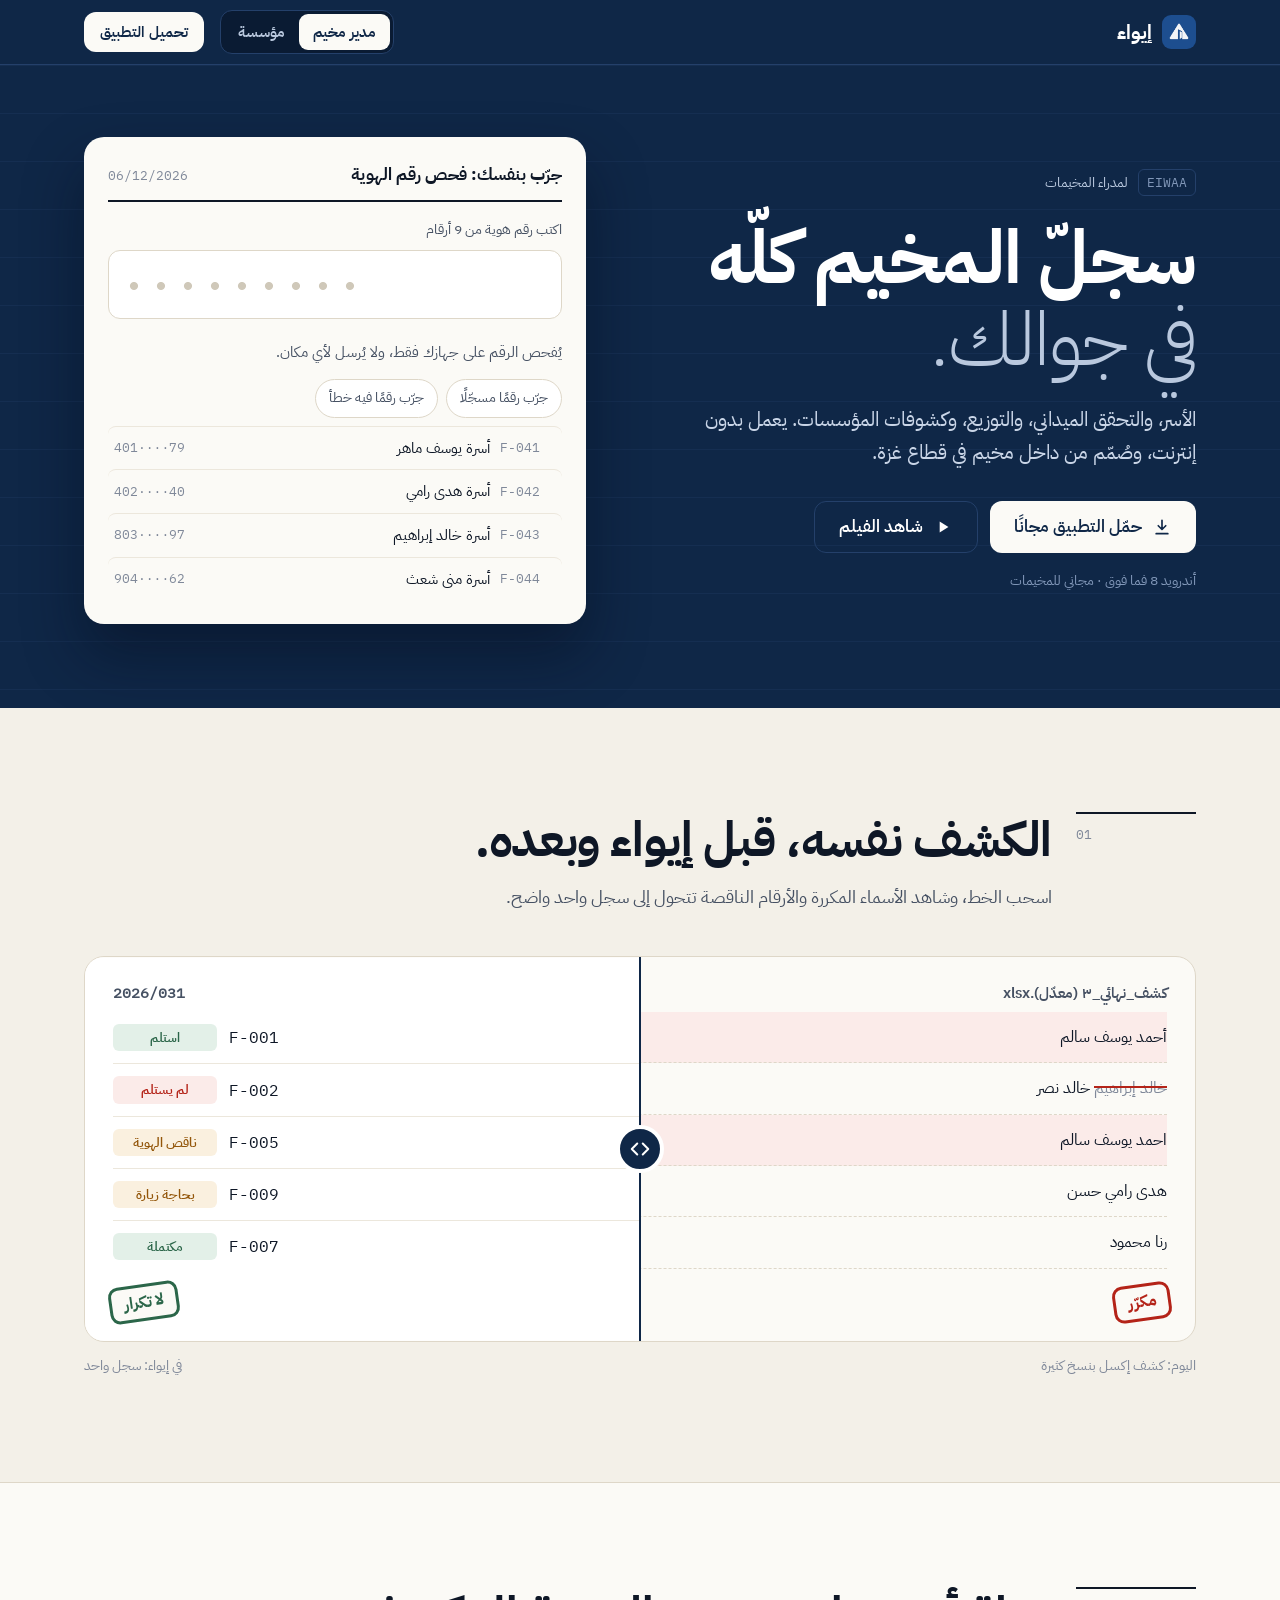
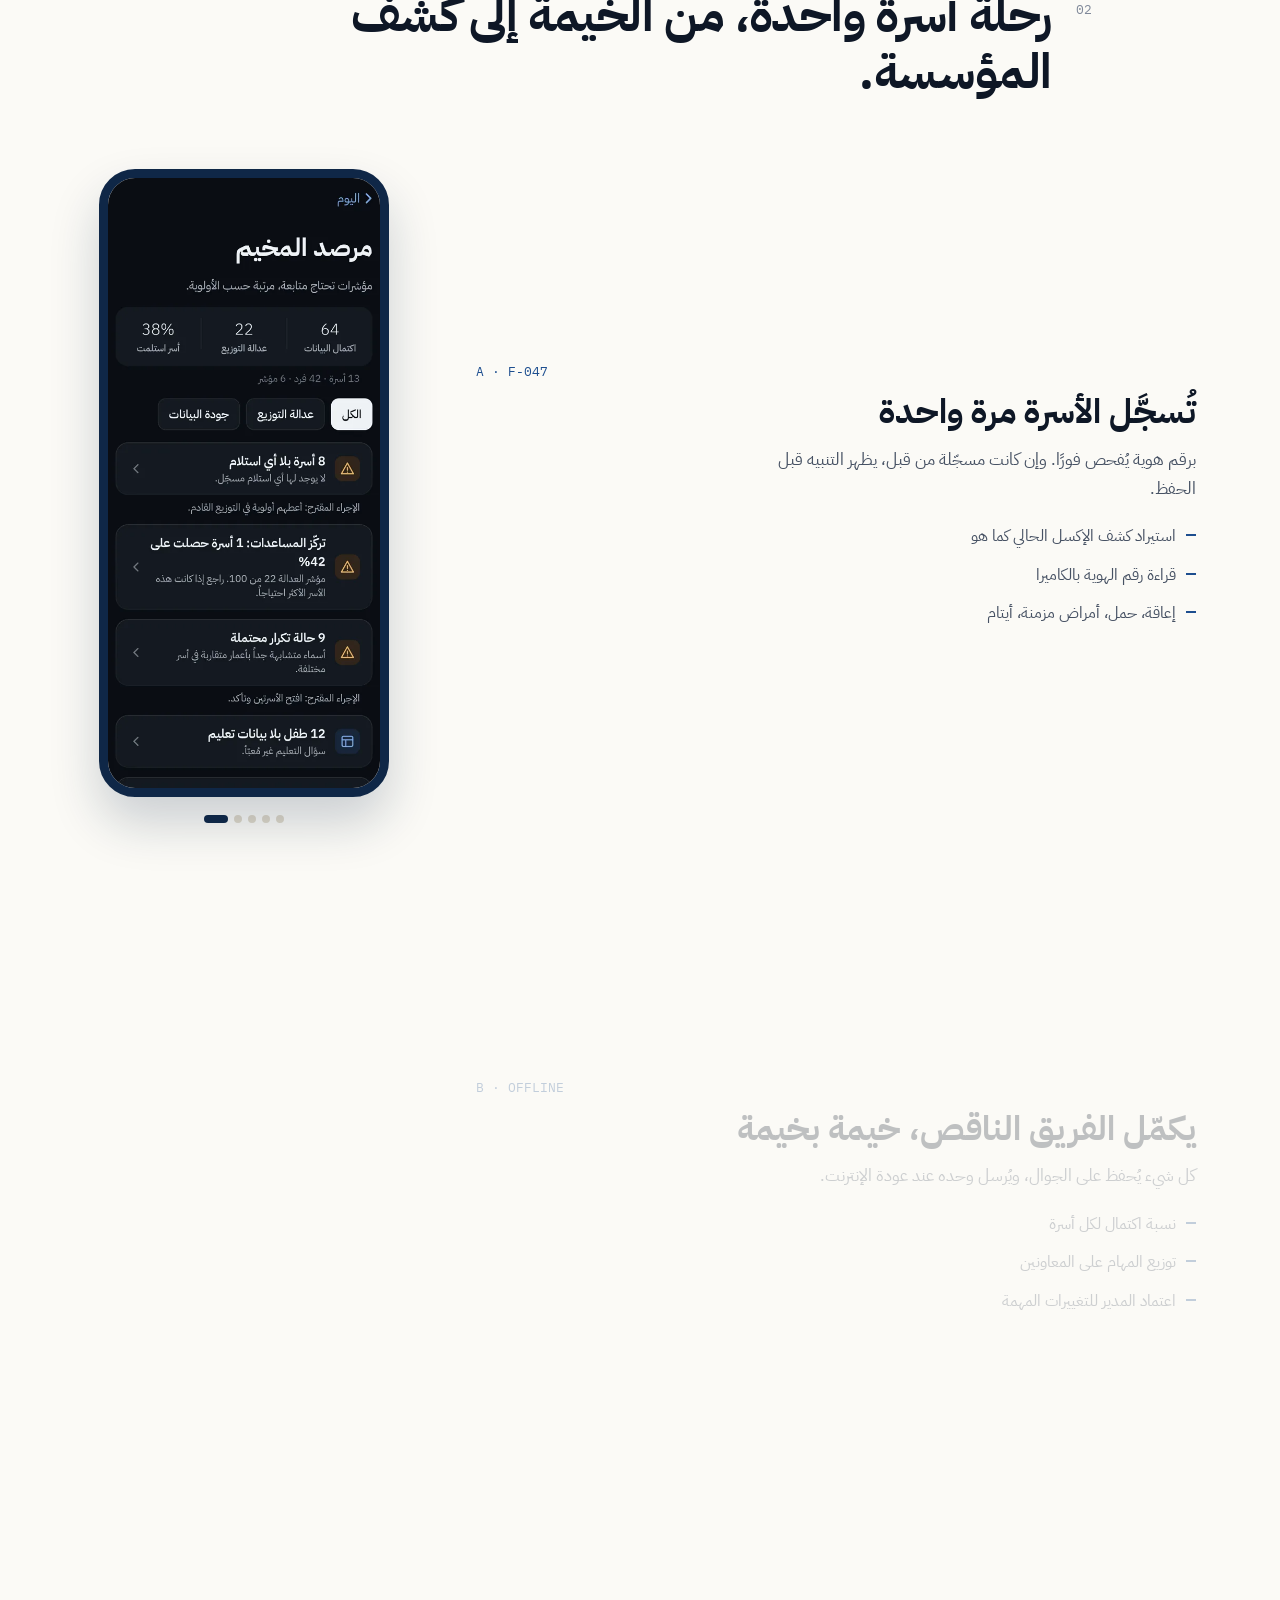
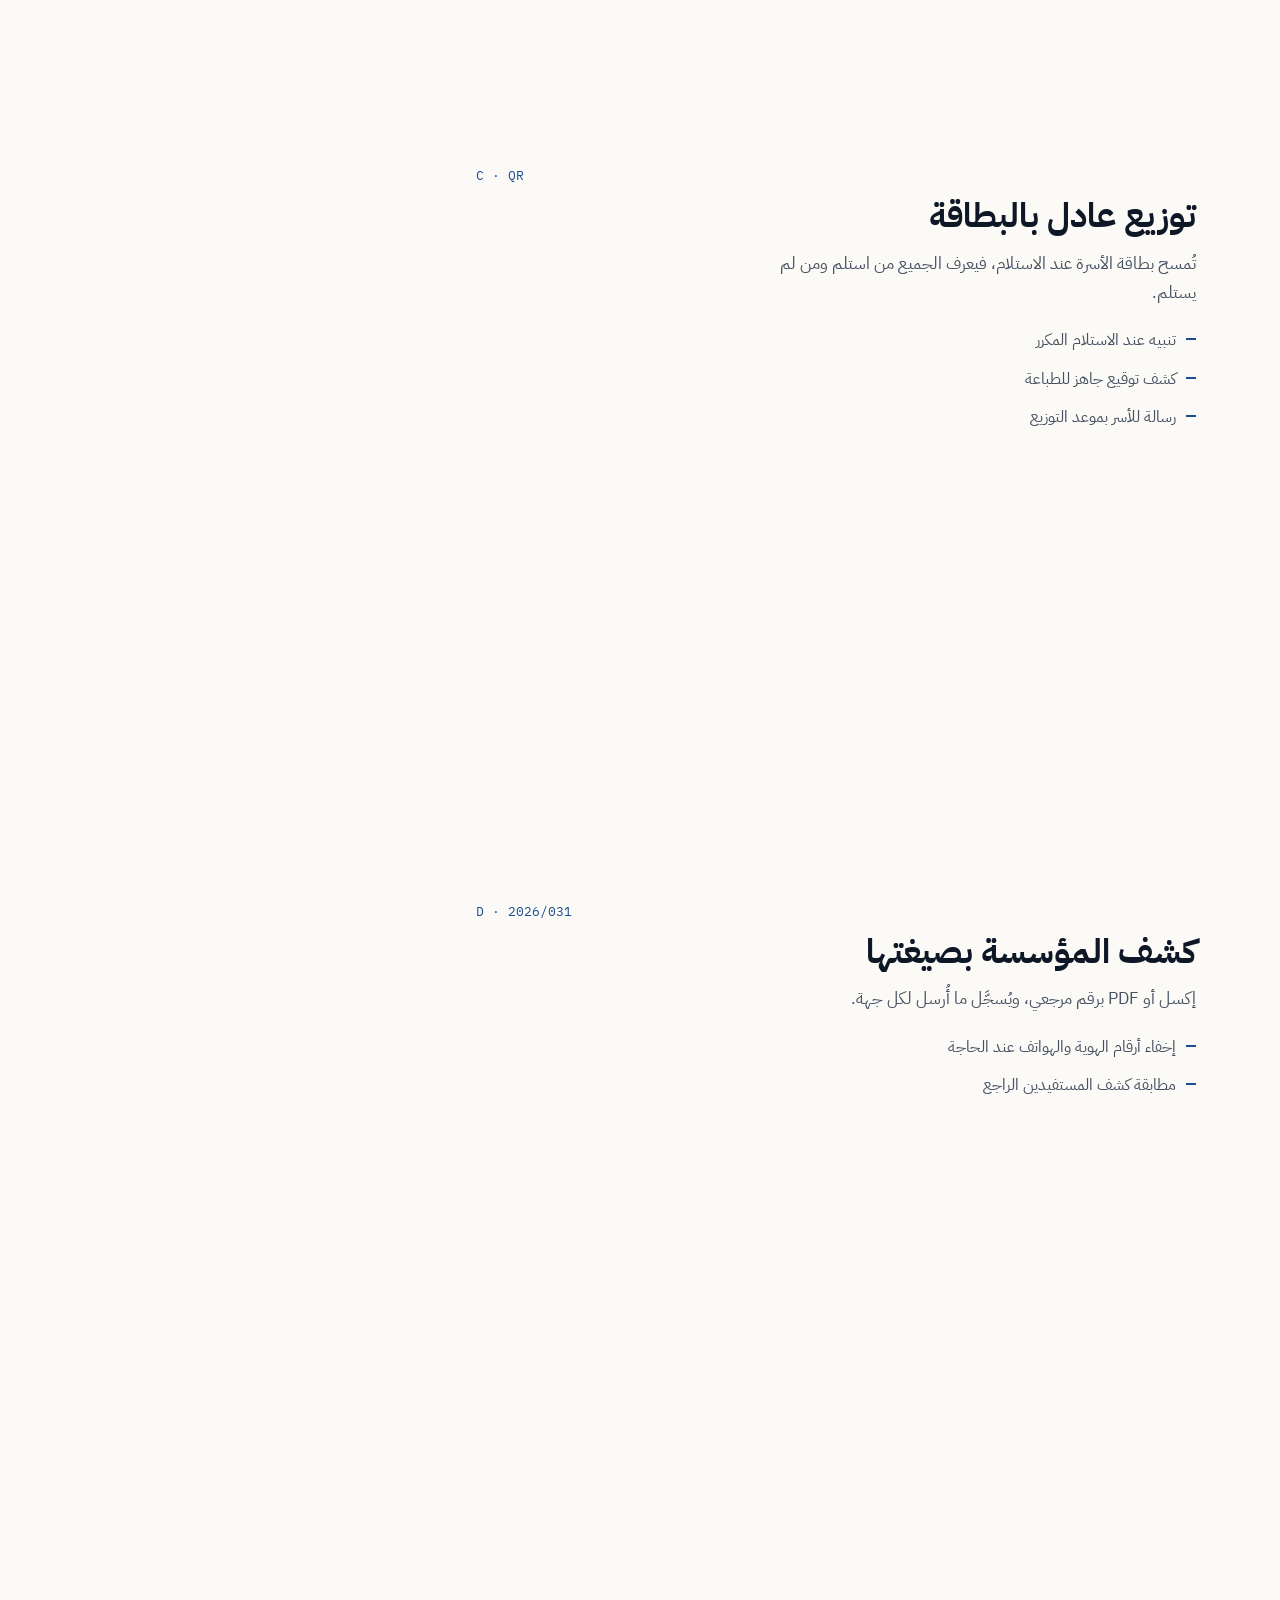
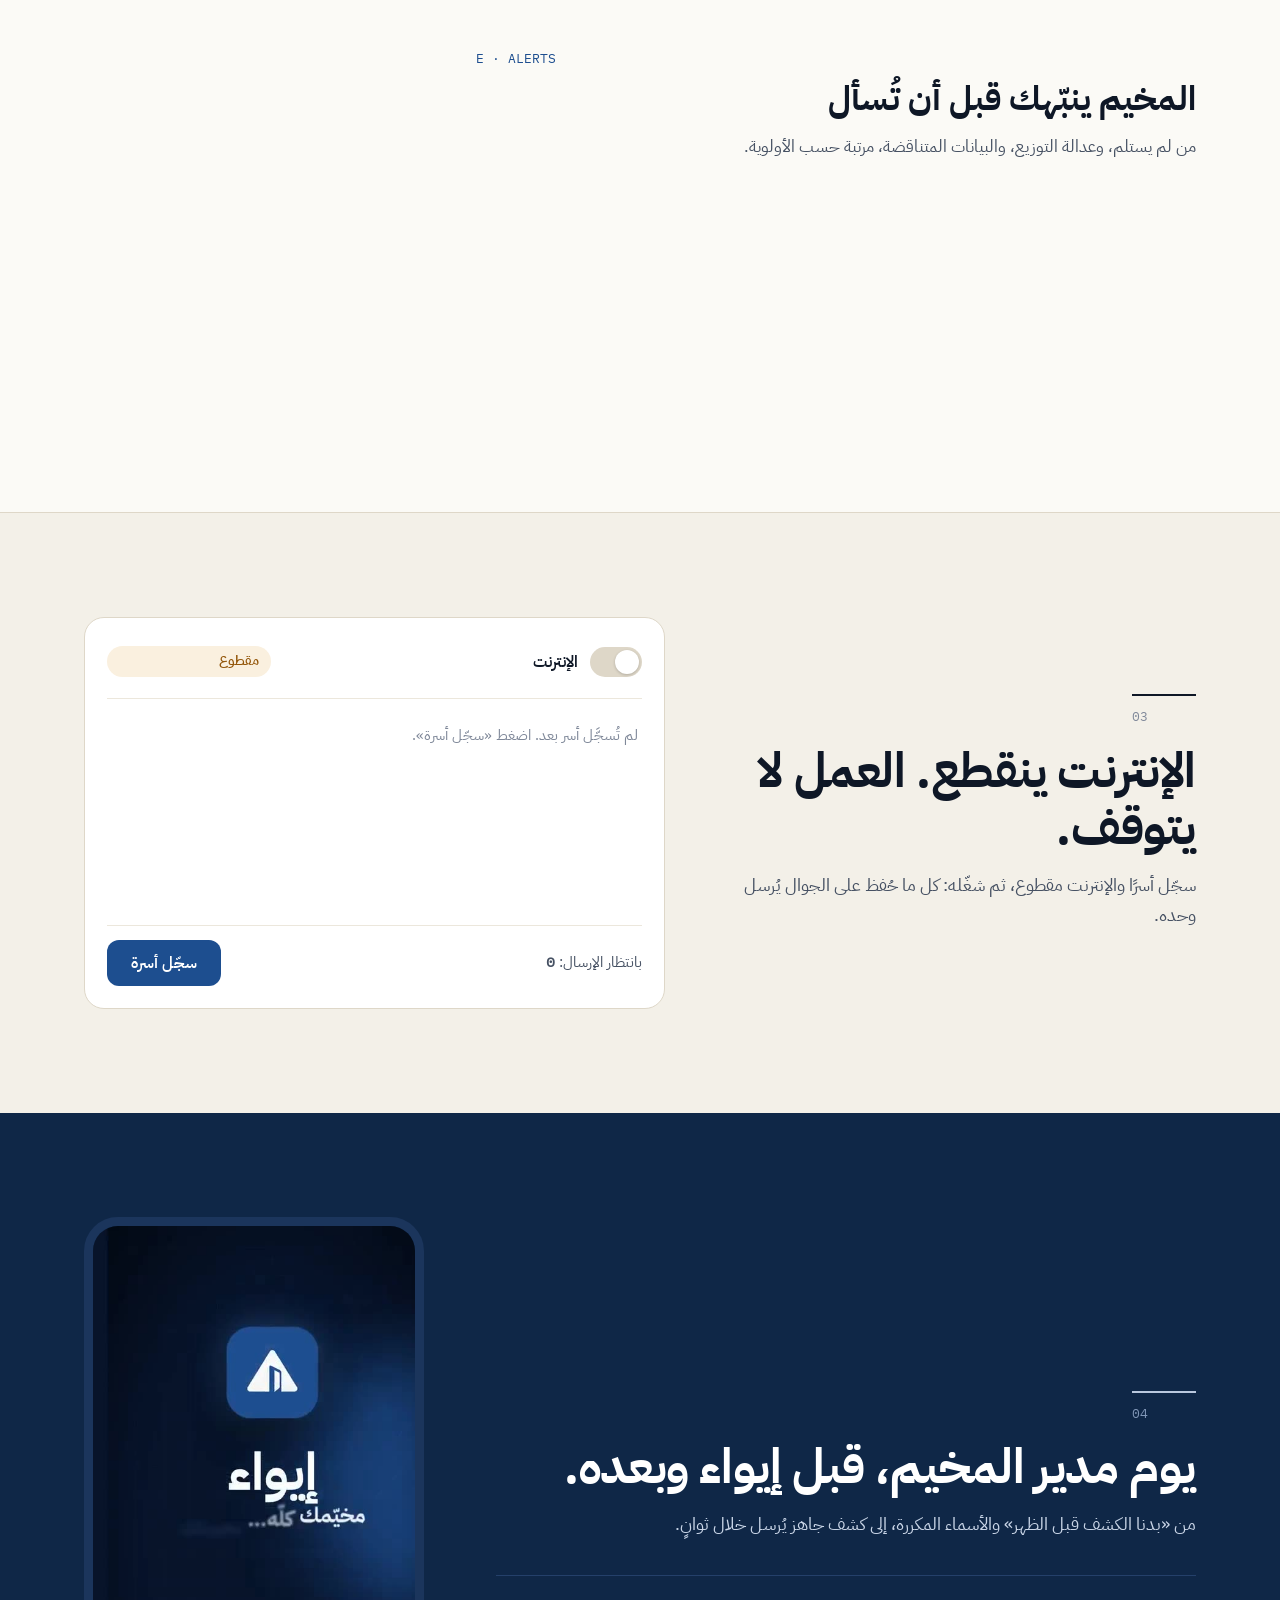
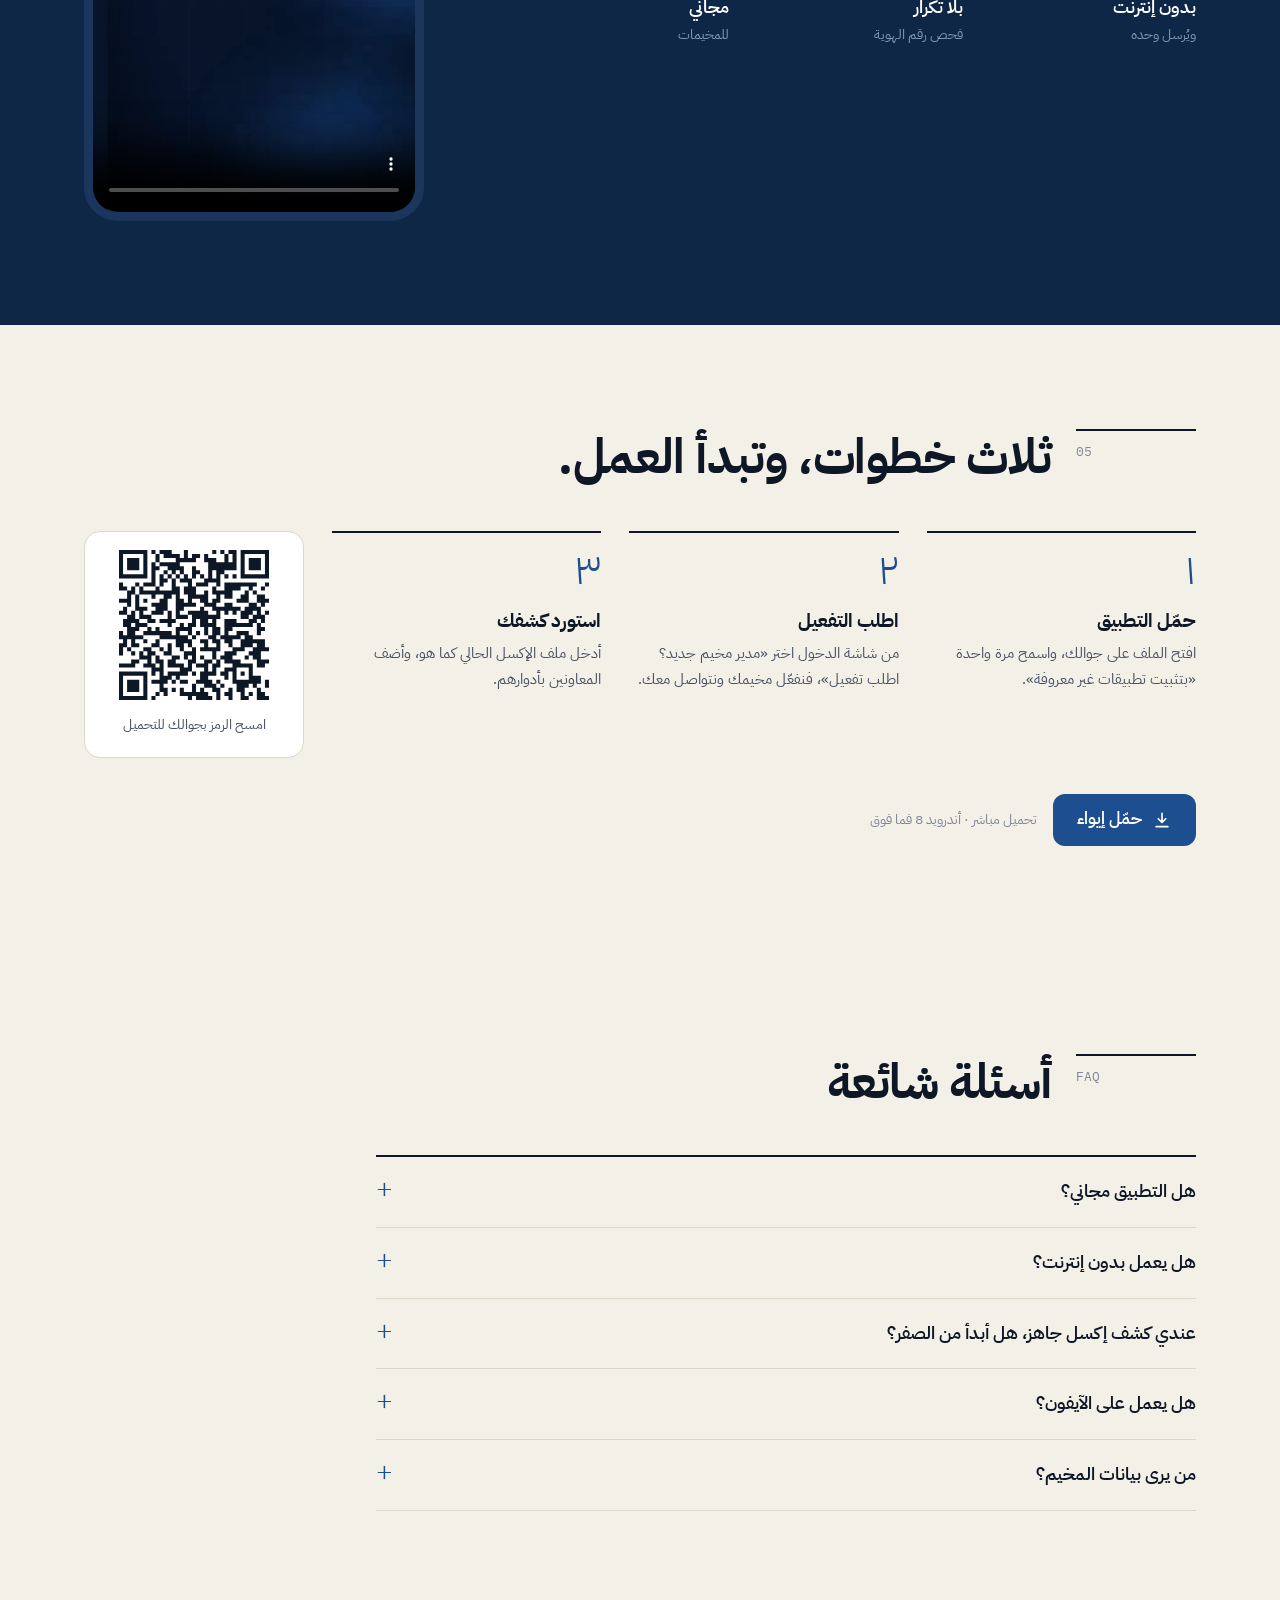
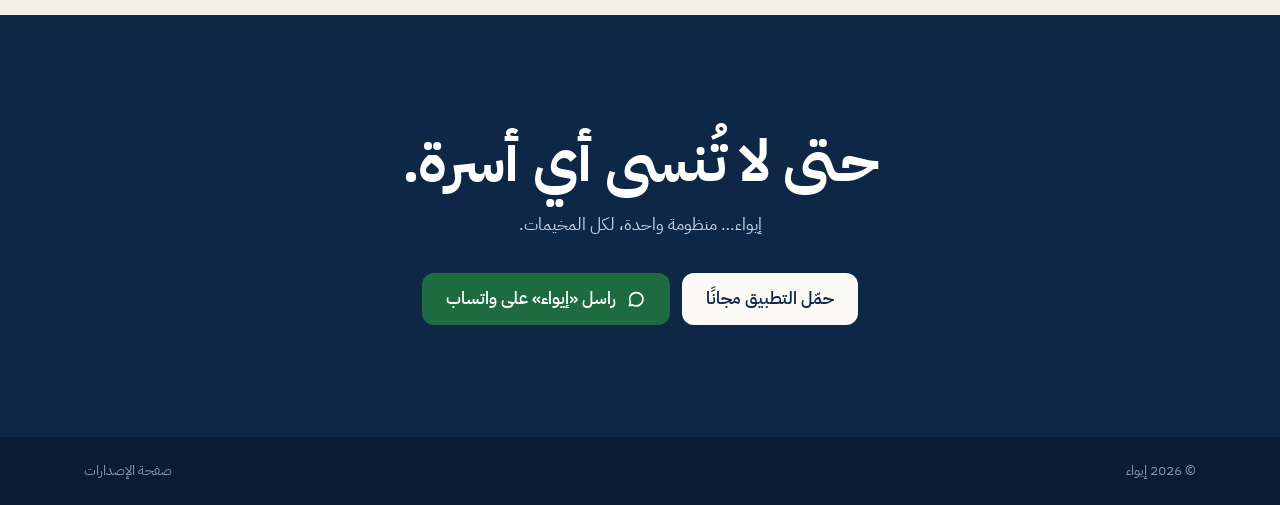
==== commit e04b4582: "Landing page rebuilt: two paths, live ID check, before/after, sticky phone story, offline demo, both" ====
--- a/site/index.html
+++ b/site/index.html
@@ -2,8 +2,8 @@
 <html lang="ar" dir="rtl">
 <head>
 <meta charset="utf-8">
-<meta name="viewport" content="width=device-width, initial-scale=1">
-<title>إيواء · سجلّ المخيم في جوالك</title>
+<meta name="viewport" content="width=device-width, initial-scale=1, viewport-fit=cover">
+<title>إيواء · نظام إدارة مراكز الإيواء</title>
 <meta name="description" content="إيواء نظام لإدارة مراكز الإيواء: سجل الأسر، والتحقق الميداني، والتوزيع، وكشوفات المؤسسات. يعمل بدون إنترنت، ومجاني للمخيمات.">
 <meta name="theme-color" content="#0F2747">
 <meta property="og:title" content="إيواء · منظومة واحدة، لكل المخيمات">
@@ -11,266 +11,381 @@
 <meta property="og:image" content="img/og.jpg">
 <meta property="og:type" content="website">
 <meta name="twitter:card" content="summary_large_image">
+<link rel="manifest" href="manifest.webmanifest">
 <link rel="icon" href="favicon.png">
 <link rel="apple-touch-icon" href="img/apple-touch-icon.png">
+<link rel="preload" href="fonts/plex_bold.woff2" as="font" type="font/woff2" crossorigin>
 <style>
 @font-face{font-family:Plex;font-weight:300;font-display:swap;src:url(fonts/plex_light.woff2) format("woff2")}
 @font-face{font-family:Plex;font-weight:400;font-display:swap;src:url(fonts/plex_regular.woff2) format("woff2")}
 @font-face{font-family:Plex;font-weight:500;font-display:swap;src:url(fonts/plex_medium.woff2) format("woff2")}
 @font-face{font-family:Plex;font-weight:600;font-display:swap;src:url(fonts/plex_semibold.woff2) format("woff2")}
 @font-face{font-family:Plex;font-weight:700;font-display:swap;src:url(fonts/plex_bold.woff2) format("woff2")}
-@font-face{font-family:PlexMono;font-display:swap;src:url(fonts/plex_mono.woff2) format("woff2")}
-:root{--paper:#F4F1EA;--sheet:#FBFAF6;--rule:#E2DCCF;--ink:#0E1726;--ink2:#4A5466;--ink3:#8790A0;--tarp:#1D4E8F;--night:#0F2747;--night2:#0B1D36;--stamp:#B42318;--amber:#9A5A06;--ok:#2E6A4D;--mono:PlexMono,ui-monospace,Menlo,monospace;--ease:cubic-bezier(.2,.8,.2,1)}
+@font-face{font-family:Mono;font-display:swap;src:url(fonts/plex_mono.woff2) format("woff2")}
+:root{
+  --paper:#F3F0E8;--sheet:#FBFAF6;--rule:#DED7C8;--rule2:#ECE7DC;--ink:#0E1726;--ink2:#465163;--ink3:#7F8899;
+  --tarp:#1D4E8F;--tarp2:#163E73;--night:#0F2747;--night2:#0A1B33;--line:#24406A;--mist:#B9C8DE;--mist2:#8197B8;
+  --red:#B42318;--redbg:#FBEBE9;--amber:#93560A;--amberbg:#FAF0DF;--green:#2B6649;--greenbg:#E3F0E8;--wa:#1E6B42;
+  --ease:cubic-bezier(.2,.8,.2,1);
+}
 *{box-sizing:border-box;margin:0;padding:0}
-html{scroll-behavior:smooth;scroll-padding-top:72px}
-body{font-family:Plex,system-ui,sans-serif;background:var(--paper);color:var(--ink);font-size:17px;line-height:1.75;-webkit-font-smoothing:antialiased}
-img{max-width:100%;height:auto;display:block}
+html{scroll-behavior:smooth;scroll-padding-top:76px;-webkit-text-size-adjust:100%}
+body{font-family:Plex,system-ui,sans-serif;background:var(--paper);color:var(--ink);font-size:17px;line-height:1.7;-webkit-font-smoothing:antialiased;overflow-x:hidden}
+img,video{max-width:100%;display:block}
 a{color:inherit}
-.mono{font-family:var(--mono);direction:ltr;unicode-bidi:isolate;font-variant-numeric:tabular-nums}
-.wrap{max-width:1120px;margin:0 auto;padding:0 22px}
-.skip{position:absolute;right:-999px;top:8px;background:#fff;padding:8px 14px;border-radius:8px;z-index:99}.skip:focus{right:8px}
-:focus-visible{outline:3px solid #7AA9E6;outline-offset:3px;border-radius:6px}
-.btn{display:inline-flex;align-items:center;justify-content:center;gap:10px;min-height:52px;padding:0 24px;border-radius:12px;font:600 17px/1 Plex,sans-serif;text-decoration:none;border:0;cursor:pointer;transition:transform .15s var(--ease),background .2s}
+button{font:inherit;color:inherit;background:none;border:0;cursor:pointer}
+.m{font-family:Mono,ui-monospace,monospace;direction:ltr;unicode-bidi:isolate;font-variant-numeric:tabular-nums}
+.wrap{max-width:1160px;margin:0 auto;padding:0 24px}
+.skip{position:absolute;right:-999px;top:8px;background:#fff;color:var(--ink);padding:8px 14px;border-radius:8px;z-index:99}.skip:focus{right:8px}
+:focus-visible{outline:3px solid #6FA0E0;outline-offset:3px;border-radius:8px}
+[hidden]{display:none!important}
+
+.btn{display:inline-flex;align-items:center;justify-content:center;gap:10px;min-height:52px;padding:0 24px;border-radius:12px;font-weight:600;font-size:16.5px;line-height:1;text-decoration:none;white-space:nowrap;transition:transform .15s var(--ease),background-color .2s,border-color .2s,color .2s}
 .btn:active{transform:scale(.97)}
 .btn svg{width:20px;height:20px;flex:none}
-.b-paper{background:var(--sheet);color:var(--night)}.b-paper:hover{background:#fff}
-.b-line{border:1.5px solid rgba(255,255,255,.4);color:#fff;background:transparent}.b-line:hover{border-color:#fff}
-.b-tarp{background:var(--tarp);color:#fff}.b-tarp:hover{background:#173f75}
-.b-wa{background:#1F6E43;color:#fff}.b-wa:hover{background:#185836}
+.b-light{background:var(--sheet);color:var(--night)}.b-light:hover{background:#fff}
+.b-ghost{border:1.5px solid var(--line);color:#fff}.b-ghost:hover{border-color:var(--mist2)}
+.b-tarp{background:var(--tarp);color:#fff}.b-tarp:hover{background:var(--tarp2)}
+.b-wa{background:var(--wa);color:#fff}.b-wa:hover{background:#185636}
 
 /* header: fully opaque */
-.top{position:sticky;top:0;z-index:40;background:var(--night);border-bottom:1px solid #1E3658}
-.top .wrap{display:flex;align-items:center;justify-content:space-between;height:62px}
-.logo{display:flex;align-items:center;gap:10px;color:#fff;text-decoration:none;font-weight:700;font-size:20px}
-.logo img{width:32px;height:32px;border-radius:8px}
-.top .btn{min-height:40px;padding:0 16px;font-size:15px}
+.top{position:sticky;top:0;z-index:50;background:var(--night);border-bottom:1px solid var(--line)}
+.top .wrap{display:flex;align-items:center;gap:16px;height:64px}
+.logo{display:flex;align-items:center;gap:10px;color:#fff;text-decoration:none;font-weight:700;font-size:20px;margin-inline-end:auto}
+.logo img{width:34px;height:34px;border-radius:9px}
+.seg{display:flex;background:var(--night2);border:1px solid var(--line);border-radius:12px;padding:3px;position:relative}
+.seg button{position:relative;z-index:1;color:var(--mist);font-size:14.5px;font-weight:600;padding:0 14px;height:36px;border-radius:9px;transition:color .25s}
+.seg button[aria-pressed=true]{color:var(--night)}
+.seg i{position:absolute;top:3px;bottom:3px;right:3px;width:0;border-radius:9px;background:var(--sheet);transition:right .35s var(--ease),width .35s var(--ease)}
+.top .btn{min-height:40px;padding:0 16px;font-size:14.5px}
+.top .dl-ico{display:none}
 
 /* hero */
-.cover{background:var(--night);color:#fff;padding:64px 0 0}
-.cover .wrap{display:grid;grid-template-columns:1.1fr .9fr;gap:48px;align-items:end}
-.kick{font-size:14px;color:#9FB3D1;margin-bottom:18px;display:flex;gap:12px;align-items:center}
-.kick .mono{border:1px solid #2D4A72;border-radius:6px;padding:2px 9px}
-h1{font-size:clamp(38px,6vw,68px);line-height:1.12;font-weight:700;letter-spacing:-.5px}
-h1 span{font-weight:300;color:#BFD0E8}
-.lede{font-size:clamp(17px,2vw,19.5px);color:#C8D4E6;max-width:500px;margin:20px 0 30px}
-.paths{display:grid;grid-template-columns:1fr 1fr;gap:12px;max-width:520px;padding-bottom:64px}
-.path{all:unset;cursor:pointer;display:block;border:1.5px solid #2D4A72;border-radius:14px;padding:16px 18px;transition:border-color .2s,background .2s,transform .15s}
-.path:hover{border-color:#7FA0CC}
-.path:active{transform:scale(.98)}
-.path[aria-selected=true]{background:var(--sheet);color:var(--night);border-color:var(--sheet)}
-.path b{display:block;font-size:18px}
-.path small{font-size:14px;opacity:.75}
-.path:focus-visible{outline:3px solid #7AA9E6;outline-offset:3px}
-.hero-dev{justify-self:center;width:250px;margin-bottom:-90px;position:relative;z-index:2}
-.dev{border-radius:32px;border:8px solid #13294A;overflow:hidden;background:#fff;box-shadow:0 24px 50px rgba(11,29,54,.35)}
-.stamp{position:absolute;font-weight:700;letter-spacing:.5px;border:3px solid currentColor;border-radius:10px;padding:3px 13px;background:var(--sheet);transform:rotate(-9deg);white-space:nowrap}
-.hero-dev .stamp{top:70px;right:-46px;color:var(--ok);font-size:17px}
-.thud{opacity:0}
-.thud.in{animation:thud .45s var(--ease) forwards}
-@keyframes thud{0%{opacity:0;transform:rotate(-9deg) scale(1.9)}60%{opacity:1;transform:rotate(-9deg) scale(.94)}100%{opacity:1;transform:rotate(-9deg) scale(1)}}
+.hero{background:var(--night);color:#fff;position:relative;overflow:hidden}
+.hero:after{content:"";position:absolute;inset:0;background-image:linear-gradient(var(--line) 1px,transparent 1px);background-size:100% 48px;opacity:.28;pointer-events:none}
+.hero .wrap{position:relative;z-index:1;display:grid;grid-template-columns:1.05fr .95fr;gap:56px;align-items:center;padding-top:72px;padding-bottom:84px}
+.kick{display:inline-flex;align-items:center;gap:10px;font-size:14px;color:var(--mist);margin-bottom:22px}
+.kick .m{border:1px solid var(--line);border-radius:6px;padding:2px 8px;font-size:12.5px;color:var(--mist2)}
+h1{font-size:clamp(40px,6vw,74px);line-height:1.1;font-weight:700;letter-spacing:-.6px}
+h1 .lt{display:block;font-weight:300;color:var(--mist)}
+.lede{font-size:clamp(17px,1.9vw,19.5px);color:#C9D5E7;max-width:520px;margin:22px 0 32px}
+.ctas{display:flex;flex-wrap:wrap;gap:12px}
+.fine{font-size:14px;color:var(--mist2);margin-top:16px}
+
+/* ID check card */
+.idc{background:var(--sheet);color:var(--ink);border-radius:20px;padding:24px;position:relative;box-shadow:0 30px 60px rgba(4,12,26,.45)}
+.idc-hd{display:flex;justify-content:space-between;align-items:baseline;gap:10px;border-bottom:2px solid var(--ink);padding-bottom:10px}
+.idc-hd b{font-size:17px}.idc-hd span{font-size:12.5px;color:var(--ink3)}
+.idc label{display:block;font-size:14px;color:var(--ink2);margin:16px 0 8px}
+.idc input{width:100%;font:500 30px/1 Mono,monospace;letter-spacing:.3em;direction:ltr;text-align:left;padding:14px 16px;border:1.5px solid var(--rule);border-radius:12px;background:#fff;color:var(--ink);transition:border-color .2s}
+.idc input::placeholder{color:#CFC8B9}
+.idc input:focus{outline:none;border-color:var(--tarp)}
+.idc input:focus-visible{outline:3px solid #6FA0E0;outline-offset:2px}
+.res{min-height:52px;display:flex;align-items:center;font-size:15px;color:var(--ink2);margin-top:8px;line-height:1.5}
+.res b{font-weight:600;margin-inline-end:4px}
+.res.ok{color:var(--green)}.res.bad{color:var(--amber)}.res.dup{color:var(--red)}
+.tries{display:flex;gap:8px;flex-wrap:wrap;margin-bottom:8px}
+.tries button{font-size:13.5px;border:1px solid var(--rule);border-radius:999px;padding:7px 13px;color:var(--ink2);background:#fff;transition:border-color .2s}
+.tries button:hover{border-color:var(--ink3)}
+.reg div{display:grid;grid-template-columns:56px 1fr 104px;gap:10px;align-items:center;padding:9px 6px;border-top:1px solid var(--rule2);font-size:14.5px;border-radius:8px;transition:background-color .3s}
+.reg .m{font-size:13px;color:var(--ink3)}
+.reg .hit{background:var(--redbg)}
+#stampbox .stamp{top:-18px;left:18px;font-size:17px}
+
+.stamp{position:absolute;font-weight:700;font-size:16px;border:3px solid currentColor;border-radius:10px;padding:2px 12px;background:var(--sheet);transform:rotate(-8deg);white-space:nowrap;pointer-events:none}
+.s-ok{color:var(--green)}.s-bad{color:var(--amber)}.s-dup{color:var(--red)}
+.thud{animation:thud .42s var(--ease) both}
+@keyframes thud{0%{opacity:0;transform:rotate(-8deg) scale(1.8)}60%{opacity:1;transform:rotate(-8deg) scale(.95)}100%{opacity:1;transform:rotate(-8deg) scale(1)}}
 
 /* sections */
-.pg{padding:88px 0}
-.label{font-size:14px;color:var(--ink3);display:flex;gap:12px;align-items:center;margin-bottom:14px}
-.label .mono{border:1px solid var(--rule);background:var(--sheet);border-radius:6px;padding:1px 9px}
-h2{font-size:clamp(28px,4vw,42px);line-height:1.25;font-weight:700;letter-spacing:-.3px;max-width:720px}
-.intro{color:var(--ink2);font-size:18px;max-width:600px;margin-top:12px}
-.track[hidden]{display:none}
-.first{padding-top:150px}
-
-/* before/after slider */
-.ba{position:relative;margin-top:40px;border-radius:18px;overflow:hidden;border:1px solid var(--rule);background:var(--sheet);user-select:none;touch-action:pan-y;direction:ltr}
-.ba-layer{padding:24px 26px 26px;direction:rtl}
-.ba-after{position:absolute;inset:0;background:var(--sheet);clip-path:inset(0 calc(100% - var(--x,50%)) 0 0)}
-.ba h3{font-size:15px;font-weight:600;color:var(--ink2);display:flex;justify-content:space-between;margin-bottom:8px}
-.r{display:grid;grid-template-columns:1fr 112px 92px;gap:10px;padding:11px 0;border-bottom:1px solid var(--rule);font-size:15.5px;align-items:center}
-.r:last-child{border:0}
-.ba-before .r{border-bottom-style:dashed;color:#3b4456}
-.ba-before .hl{background:#FBEBE9}
-.ba-before s{text-decoration-color:var(--stamp);text-decoration-thickness:2px;color:var(--ink3)}
+.sec{padding:104px 0}
+.alt{background:var(--sheet);border-block:1px solid var(--rule)}
+.hd{display:grid;grid-template-columns:120px 1fr;gap:24px;margin-bottom:44px}
+.hd.one{grid-template-columns:1fr;gap:14px}
+.no{font-size:13px;color:var(--ink3);border-top:2px solid var(--ink);padding-top:10px;align-self:start;width:100%}
+.hd.one .no{width:64px}
+h2{font-size:clamp(30px,4.2vw,48px);line-height:1.2;font-weight:700;letter-spacing:-.4px;max-width:760px}
+.sub{color:var(--ink2);font-size:18px;max-width:620px;margin-top:12px}
+
+/* before / after */
+.ba{position:relative;border:1px solid var(--rule);border-radius:20px;overflow:hidden;background:var(--sheet);direction:ltr;user-select:none;-webkit-user-select:none;touch-action:pan-y}
+.ba-l{direction:rtl;padding:24px 28px 72px}
+.ba-after{position:absolute;inset:0;background:#fff;clip-path:inset(0 calc(100% - var(--x,50%)) 0 0)}
+.ba h3{display:flex;justify-content:space-between;gap:10px;font-size:14.5px;font-weight:600;color:var(--ink2);margin-bottom:6px}
+.row{display:grid;grid-template-columns:1fr 116px 104px;gap:12px;align-items:center;padding:12px 0;border-bottom:1px solid var(--rule2);font-size:15.5px}
+.ba-before .row{border-bottom:1px dashed var(--rule)}
+.ba-before .hl{background:var(--redbg)}
+.ba-before s{text-decoration-color:var(--red);text-decoration-thickness:2px;color:var(--ink3)}
 .q{color:var(--amber);font-weight:600}
-.tag{font-size:12.5px;font-weight:600;text-align:center;border-radius:6px;padding:2px 0}
-.t-ok{color:var(--ok);background:#E4F1EA}.t-am{color:var(--amber);background:#FBF1E1}.t-st{color:var(--stamp);background:#FBEBE9}
-.ba-handle{position:absolute;top:0;bottom:0;left:var(--x,50%);width:2px;background:var(--night);pointer-events:none}
-.ba-handle:after{content:"";position:absolute;top:50%;left:50%;width:42px;height:42px;margin:-21px 0 0 -21px;border-radius:50%;background:var(--night);box-shadow:0 0 0 4px var(--sheet)}
-.ba-handle i{position:absolute;top:50%;left:50%;z-index:1;transform:translate(-50%,-50%);color:#fff;font-style:normal;font-size:15px;letter-spacing:6px}
+.tag{font-size:12.5px;font-weight:600;text-align:center;border-radius:6px;padding:3px 8px}
+.t-ok{color:var(--green);background:var(--greenbg)}.t-am{color:var(--amber);background:var(--amberbg)}.t-st{color:var(--red);background:var(--redbg)}
+.ba .stamp{bottom:20px}
+.ba-before .stamp{right:24px;color:var(--red)}
+.ba-after .stamp{left:24px;color:var(--green)}
+.bar{position:absolute;top:0;bottom:0;left:var(--x,50%);width:2px;margin-left:-1px;background:var(--night);pointer-events:none}
+.knob{position:absolute;top:50%;left:50%;width:48px;height:48px;margin:-24px 0 0 -24px;border-radius:50%;background:var(--night);border:4px solid #fff;display:grid;place-items:center;color:#fff}
+.knob svg{width:22px;height:22px}
 .ba input{position:absolute;inset:0;width:100%;height:100%;opacity:0;cursor:ew-resize;margin:0}
-.ba .stamp{bottom:18px;font-size:15px}
-.ba-before .stamp{right:22px;color:var(--stamp)}
-.ba-after .stamp{left:22px;color:var(--ok)}
-.hint{font-size:14px;color:var(--ink3);margin-top:12px}
-
-/* sticky phone journey */
-.journey{display:grid;grid-template-columns:1fr 300px;gap:64px;margin-top:24px}
-.phone{position:sticky;top:100px;align-self:start;height:calc(100vh - 140px);max-height:640px;display:flex;align-items:center;justify-content:center}
-.phone .dev{position:relative;width:270px;aspect-ratio:540/1170}
-.phone .dev img{position:absolute;inset:0;width:100%;height:100%;object-fit:cover;opacity:0;transition:opacity .45s var(--ease)}
-.phone .dev img.on{opacity:1}
-.phone .dots{position:absolute;bottom:0;display:flex;gap:6px}
-.dots b{width:7px;height:7px;border-radius:50%;background:var(--rule);transition:background .3s,width .3s}
-.dots b.on{background:var(--night);width:20px;border-radius:4px}
-.step{min-height:72vh;display:flex;flex-direction:column;justify-content:center;opacity:.28;transition:opacity .4s}
-.step.on{opacity:1}
-.step .code{font-size:13px;color:var(--tarp)}
-.step h3{font-size:clamp(24px,3vw,30px);line-height:1.3;margin:6px 0 10px}
-.step p{color:var(--ink2);max-width:440px}
-
-/* horizontal cards */
-.cards{display:grid;grid-template-columns:repeat(3,1fr);gap:16px;margin-top:36px}
-.card{background:var(--sheet);border:1px solid var(--rule);border-radius:16px;padding:22px}
-.card .mono{font-size:13px;color:var(--tarp)}
-.card h3{font-size:18px;margin:8px 0 4px}
-.card p{font-size:15px;color:var(--ink2);line-height:1.6}
-.soon{font-size:12px;font-weight:600;color:var(--amber);border:1px solid currentColor;border-radius:5px;padding:0 6px;margin-inline-start:6px}
-
-/* counters */
-.nums{display:grid;grid-template-columns:repeat(3,1fr);border-top:2px solid var(--ink);margin-top:40px}
-.nums div{padding:20px 0;border-bottom:1px solid var(--rule)}
-.nums b{font:300 clamp(40px,5vw,56px)/1 Plex;color:var(--tarp);display:block;margin-bottom:8px}
-.nums span{color:var(--ink2);font-size:15.5px}
-
-/* film + install */
+.ba input:focus-visible~.bar .knob{outline:3px solid #6FA0E0;outline-offset:3px}
+.cap2{display:flex;justify-content:space-between;gap:12px;font-size:14px;color:var(--ink3);margin-top:12px}
+
+/* story: sticky phone (desktop), swipe (mobile) */
+.story{display:grid;grid-template-columns:1fr 320px;gap:72px}
+.phone{position:sticky;top:96px;align-self:start;height:calc(100vh - 128px);max-height:700px;display:flex;flex-direction:column;align-items:center;justify-content:center;gap:18px}
+.dev{position:relative;width:290px;aspect-ratio:540/1170;border-radius:36px;border:9px solid var(--night);background:#fff;overflow:hidden;box-shadow:0 26px 50px rgba(15,39,71,.2)}
+.dev img{position:absolute;inset:0;width:100%;height:100%;object-fit:cover;opacity:0;transition:opacity .5s var(--ease)}
+.dev img.on{opacity:1}
+.prog{display:flex;gap:6px}
+.prog b{width:8px;height:8px;border-radius:4px;background:var(--rule);transition:width .3s var(--ease),background-color .3s}
+.prog b.on{width:24px;background:var(--night)}
+.st{min-height:78vh;display:flex;flex-direction:column;justify-content:center;opacity:.25;transition:opacity .4s}
+.st.on{opacity:1}
+.st figure{display:none}
+.st>.m{font-size:13px;color:var(--tarp)}
+.st h3{font-size:clamp(25px,3vw,34px);line-height:1.25;margin:8px 0 12px}
+.st p{color:var(--ink2);max-width:460px}
+.st ul{list-style:none;margin-top:14px}
+.st li{padding:6px 20px 6px 0;position:relative;font-size:15.5px;color:var(--ink2)}
+.st li:before{content:"";position:absolute;right:0;top:17px;width:10px;height:2px;background:var(--tarp)}
+.swipe{display:none}
+
+/* offline demo */
+.off{display:grid;grid-template-columns:.9fr 1.1fr;gap:56px;align-items:center}
+.panel{background:#fff;border:1px solid var(--rule);border-radius:20px;padding:22px}
+.ph{display:flex;align-items:center;justify-content:space-between;gap:12px;padding-bottom:14px;border-bottom:1px solid var(--rule2)}
+.sw{display:inline-flex;align-items:center;gap:12px;font-weight:600;font-size:15.5px;min-height:44px}
+.sw .tr{width:52px;height:30px;border-radius:15px;background:var(--rule);position:relative;transition:background-color .25s}
+.sw .tr:after{content:"";position:absolute;top:3px;right:3px;width:24px;height:24px;border-radius:50%;background:#fff;box-shadow:0 1px 3px rgba(0,0,0,.2);transition:right .25s var(--ease)}
+.sw[aria-checked=true] .tr{background:var(--green)}
+.sw[aria-checked=true] .tr:after{right:25px}
+.net{font-size:13.5px;font-weight:600;padding:4px 12px;border-radius:999px}
+.net.on{color:var(--green);background:var(--greenbg)}.net.off{color:var(--amber);background:var(--amberbg)}
+.ol{list-style:none;min-height:226px;padding:4px 0}
+.ol li{display:grid;grid-template-columns:62px 1fr auto;gap:10px;align-items:center;padding:10px 4px;border-bottom:1px solid var(--rule2);font-size:15px;animation:in .35s var(--ease) both}
+.ol li.empty{display:block;border:0;animation:none;color:var(--ink3);font-size:14.5px;padding:20px 4px}
+.ol .m{font-size:13px;color:var(--ink3)}
+@keyframes in{from{opacity:0;transform:translateY(-8px)}}
+.pf{display:flex;align-items:center;justify-content:space-between;gap:12px;padding-top:14px;border-top:1px solid var(--rule2)}
+.pf small{font-size:14.5px;color:var(--ink2)}
+.pf .btn{min-height:46px;font-size:15.5px}
+
+/* films */
 .film{background:var(--night);color:#fff}
-.film .wrap{display:grid;grid-template-columns:1fr 320px;gap:56px;align-items:center}
-.film .label{color:#8EA3C2}.film .label .mono{background:transparent;border-color:#2D4A72}
-.film .intro{color:#C8D4E6}
-video{width:100%;aspect-ratio:9/16;border-radius:24px;background:#000}
-.install{display:grid;grid-template-columns:repeat(3,1fr);gap:16px;margin-top:36px}
-.install div{border-top:2px solid var(--ink);padding-top:14px}
-.install .n{font:300 40px/1 Plex;color:var(--tarp)}
-.install h3{font-size:18px;margin:10px 0 4px}
-.install p{font-size:15px;color:var(--ink2)}
-.row{display:flex;flex-wrap:wrap;gap:12px;margin-top:28px;align-items:center}
-.row small{color:var(--ink3);font-size:14px}
-
-/* org chain */
-.chain{display:grid;grid-template-columns:repeat(5,1fr);border:1px solid var(--rule);border-radius:16px;overflow:hidden;background:var(--sheet);margin-top:36px}
-.chain div{padding:20px 18px;border-left:1px solid var(--rule)}
-.chain div:last-child{border-left:0}
-.chain .mono{font-size:13px;color:var(--tarp)}
-.chain h3{font-size:17px;margin:6px 0 2px}
-.chain p{font-size:14px;color:var(--ink2);line-height:1.55}
-.offer{margin-top:40px;background:var(--night);color:#fff;border-radius:18px;padding:32px;display:grid;grid-template-columns:1fr auto;gap:22px;align-items:center}
-.offer h3{font-size:24px}.offer p{color:#C8D4E6}
+.film .no{color:var(--mist2);border-color:var(--mist)}
+.film .sub{color:#C9D5E7}
+.f1{display:grid;grid-template-columns:1fr 340px;gap:72px;align-items:center}
+.vphone{border-radius:34px;border:9px solid #1B355C;overflow:hidden;background:#000;aspect-ratio:9/16}
+.vwide{border-radius:18px;border:1px solid var(--line);overflow:hidden;aspect-ratio:16/9;background:#000}
+.vphone video,.vwide video{width:100%;height:100%;object-fit:cover;background:#000}
+.facts{display:grid;grid-template-columns:repeat(3,1fr);border-top:1px solid var(--line);margin-top:36px}
+.facts div{padding:16px 0 0;font-size:14px;color:var(--mist2)}
+.facts b{display:block;color:#fff;font-size:18px;font-weight:600}
+
+/* install */
+.inst{display:grid;grid-template-columns:1fr 1fr 1fr 220px;gap:28px;align-items:start}
+.inst .s{border-top:2px solid var(--ink);padding-top:14px}
+.inst .n{font:300 44px/1 Plex;color:var(--tarp)}
+.inst h3{font-size:18.5px;margin:12px 0 4px}
+.inst p{font-size:15px;color:var(--ink2)}
+.qr{background:#fff;border:1px solid var(--rule);border-radius:16px;padding:18px;text-align:center}
+.qr img{width:150px;height:150px;margin:0 auto 10px}
+.qr small{font-size:13.5px;color:var(--ink2)}
+.dlrow{display:flex;flex-wrap:wrap;gap:12px 16px;align-items:center;margin-top:36px}
+.dlrow small{font-size:14px;color:var(--ink3)}
+
+/* org */
+.chain{list-style:none;display:grid;grid-template-columns:repeat(5,1fr);position:relative}
+.chain:before{content:"";position:absolute;top:11px;right:10%;left:10%;height:2px;background:var(--rule)}
+.chain li{position:relative;padding:0 12px;text-align:center}
+.chain li:before{content:"";display:block;width:24px;height:24px;margin:0 auto 18px;border-radius:50%;background:var(--paper);border:2px solid var(--tarp);position:relative;z-index:1}
+.chain li:last-child:before{background:var(--tarp)}
+.chain h3{font-size:18px}
+.chain p{font-size:14.5px;color:var(--ink2);line-height:1.55;margin-top:4px}
+.spec{border-top:2px solid var(--ink)}
+.spec>div{display:grid;grid-template-columns:110px 280px 1fr;gap:24px;padding:20px 0;border-bottom:1px solid var(--rule);align-items:baseline}
+.spec .m{font-size:13px;color:var(--tarp)}
+.spec h3{font-size:18.5px}
+.spec p{color:var(--ink2);font-size:16px}
+.soon{font-size:12px;font-weight:600;color:var(--amber);border:1px solid currentColor;border-radius:5px;padding:0 6px;margin-inline-start:8px;vertical-align:2px}
+.trust{display:grid;grid-template-columns:repeat(3,1fr);gap:28px;margin-top:56px}
+.trust div{border-top:2px solid var(--ink);padding-top:14px}
+.trust h3{font-size:18px;margin-bottom:4px}
+.trust p{font-size:15.5px;color:var(--ink2)}
+.offer{margin-top:64px;background:var(--night);color:#fff;border-radius:22px;padding:40px;display:grid;grid-template-columns:1fr auto;gap:28px;align-items:center}
+.offer h3{font-size:clamp(23px,2.6vw,30px);line-height:1.3}
+.offer p{color:#C9D5E7;margin-top:6px}
 
 /* faq + close */
-.faq{max-width:780px;margin-top:28px;border-top:2px solid var(--ink)}
+.faq{max-width:820px;border-top:2px solid var(--ink)}
 details{border-bottom:1px solid var(--rule)}
 summary{list-style:none;cursor:pointer;padding:20px 0;font-weight:600;font-size:17.5px;display:flex;justify-content:space-between;gap:16px}
 summary::-webkit-details-marker{display:none}
-summary:after{content:"+";font-weight:300;font-size:26px;line-height:1;color:var(--tarp);transition:transform .25s var(--ease)}
+summary:after{content:"+";font-weight:300;font-size:28px;line-height:.9;color:var(--tarp);transition:transform .25s var(--ease)}
 details[open] summary:after{transform:rotate(45deg)}
-details p{padding:0 0 20px;color:var(--ink2)}
-.close{background:var(--night);color:#fff;text-align:center;padding:96px 0}
-.close h2{margin:0 auto}
-.close .intro{color:#C8D4E6;margin-inline:auto}
-.close .row{justify-content:center}
-footer{background:var(--night2);color:#7E93B4;font-size:14px;padding:22px 0;text-align:center}
-
-.rv{opacity:0;transform:translateY(14px);transition:opacity .6s var(--ease),transform .6s var(--ease)}
+details p{padding:0 0 20px;color:var(--ink2);max-width:680px}
+.close{background:var(--night);color:#fff;padding:112px 0;text-align:center}
+.close h2{margin:0 auto;font-size:clamp(34px,5vw,58px)}
+.close p{color:#C9D5E7;margin:14px auto 34px;max-width:520px}
+.close .ctas{justify-content:center}
+footer{background:var(--night2);color:var(--mist2);font-size:14px}
+footer .wrap{display:flex;justify-content:space-between;gap:12px;flex-wrap:wrap;padding-top:22px;padding-bottom:calc(22px + env(safe-area-inset-bottom))}
+footer a{text-decoration:none}footer a:hover{color:#fff}
+
+.rv{opacity:0;transform:translateY(16px);transition:opacity .7s var(--ease),transform .7s var(--ease)}
 .rv.in{opacity:1;transform:none}
-.no-js .rv,.no-js .thud{opacity:1}
-
-@media (max-width:900px){
-  .cover .wrap{grid-template-columns:1fr}
-  .hero-dev{width:210px;margin-bottom:-80px}
-  .journey{grid-template-columns:1fr;gap:0}
-  .phone{order:-1;top:62px;height:auto;max-height:none;padding:14px 0;background:var(--paper);z-index:5}
-  .phone .dev{width:150px;border-width:6px;border-radius:22px}
-  .phone .dots{position:static;margin-inline-start:18px;flex-direction:column}
-  .dots b.on{width:7px;height:20px}
-  .step{min-height:56vh;justify-content:flex-start;padding-top:24px}
-  .cards,.chain{display:flex;overflow-x:auto;scroll-snap-type:x mandatory;gap:12px;margin-inline:-22px;padding:0 22px 8px;scrollbar-width:none}
-  .chain{border:0;background:none;border-radius:0}
-  .cards::-webkit-scrollbar,.chain::-webkit-scrollbar{display:none}
-  .card,.chain div{flex:0 0 78%;scroll-snap-align:start}
-  .chain div{background:var(--sheet);border:1px solid var(--rule)!important;border-radius:16px}
-  .film .wrap{grid-template-columns:1fr}.film video{max-width:300px;margin:0 auto}
-  .offer{grid-template-columns:1fr}
+.no-js .rv{opacity:1;transform:none}
+
+@media (max-width:980px){
+  .hero .wrap{grid-template-columns:1fr;gap:40px;padding-top:48px}
+  .story{grid-template-columns:1fr}
+  .phone{display:none}
+  .swipe{display:block}
+  .steps{display:flex;gap:16px;overflow-x:auto;scroll-snap-type:x mandatory;margin-inline:-24px;padding:0 24px 8px;scrollbar-width:none}
+  .steps::-webkit-scrollbar{display:none}
+  .st{flex:0 0 min(76%,300px);min-height:0;opacity:1;scroll-snap-align:start;justify-content:flex-start}
+  .st figure{display:block;border-radius:26px;border:7px solid var(--night);overflow:hidden;background:#fff;aspect-ratio:540/1170;margin-bottom:16px}
+  .st figure img{width:100%;height:100%;object-fit:cover}
+  .st h3{font-size:21px;margin:4px 0 6px}.st p{font-size:15.5px}.st ul{display:none}
+  .off,.f1{grid-template-columns:1fr;gap:36px}
+  .f1 .vphone{max-width:320px;margin:0 auto;width:100%}
+  .inst{grid-template-columns:1fr 1fr 1fr}.qr{display:none}
+  .chain{grid-template-columns:1fr}
+  .chain:before{top:12px;bottom:34px;right:11px;left:auto;width:2px;height:auto}
+  .chain li{display:grid;grid-template-columns:24px 1fr;gap:2px 18px;text-align:right;padding:0 0 24px}
+  .chain li:before{margin:0;grid-row:span 2}
+  .spec>div{grid-template-columns:96px 1fr;gap:4px 16px}
+  .spec p{grid-column:2}
+  .offer{grid-template-columns:1fr;padding:30px}
 }
-@media (max-width:600px){
+@media (max-width:640px){
   body{font-size:16px}
-  .pg{padding:68px 0}.first{padding-top:130px}
-  .cover{padding-top:40px}
-  .paths{grid-template-columns:1fr 1fr;padding-bottom:56px}
-  .path{padding:14px}
-  .r{grid-template-columns:1fr 84px 76px;font-size:14px;gap:6px}
-  .ba-layer{padding:18px 16px 60px}
-  .install,.nums{grid-template-columns:1fr}
-  .nums{grid-template-columns:repeat(3,1fr)}.nums span{font-size:13.5px}
+  .wrap{padding:0 20px}
+  .top .wrap{gap:10px;height:60px}
+  .logo span{display:none}
+  .seg button{padding:0 12px;font-size:14px}
+  .top .dl-txt{display:none}.top .dl-ico{display:block}
+  .top .btn{width:44px;padding:0}
+  .hero .wrap{padding-top:40px;padding-bottom:64px}
+  .ctas .btn{flex:1 1 auto}
+  .idc{padding:18px}
+  .idc input{font-size:23px;letter-spacing:.22em;padding:12px}
+  .reg div{grid-template-columns:48px 1fr 92px;font-size:14px}
+  .sec{padding:76px 0}
+  .hd{grid-template-columns:1fr;gap:14px;margin-bottom:32px}
+  .no{width:64px}
+  .ba-l{padding:18px 14px 66px}
+  .row{grid-template-columns:1fr 78px 84px;gap:6px;font-size:14px}
+  .tag{padding:3px 4px}
+  .ba h3{font-size:12.5px}
+  .inst,.trust{grid-template-columns:1fr;gap:22px}
+  .facts b{font-size:16px}
+  .steps{margin-inline:-20px;padding:0 20px 8px}
+  .dlrow .btn,.offer .btn{width:100%}
 }
-@media (prefers-reduced-motion:reduce){html{scroll-behavior:auto}*{transition:none!important;animation:none!important}.rv,.thud{opacity:1;transform:none}.thud{transform:rotate(-9deg)}}
+@media (prefers-reduced-motion:reduce){
+  html{scroll-behavior:auto}
+  *,*:before,*:after{transition:none!important;animation:none!important}
+  .rv{opacity:1;transform:none}
+}
 </style>
 </head>
 <body class="no-js">
 <a class="skip" href="#main">انتقل إلى المحتوى</a>
-<header class="top"><div class="wrap">
-  <a class="logo" href="#top" aria-label="إيواء، أعلى الصفحة"><img src="img/icon.png" alt="" width="32" height="32">إيواء</a>
-  <a class="btn b-paper" href="https://github.com/abood2596/eiwaa-download/releases/latest/download/eiwaa.apk">تحميل التطبيق</a>
-</div></header>
+
+<header class="top">
+  <div class="wrap">
+    <a class="logo" href="#top" aria-label="إيواء، أعلى الصفحة"><img src="img/icon.png" alt="" width="34" height="34"><span>إيواء</span></a>
+    <div class="seg" role="group" aria-label="اختر ما يناسبك">
+      <i aria-hidden="true"></i>
+      <button type="button" data-p="camp" aria-pressed="true">مدير مخيم</button>
+      <button type="button" data-p="org" aria-pressed="false">مؤسسة</button>
+    </div>
+    <a class="btn b-light" href="https://github.com/abood2596/eiwaa-download/releases/latest/download/eiwaa.apk" aria-label="تحميل التطبيق">
+      <span class="dl-txt">تحميل التطبيق</span>
+      <svg class="dl-ico" viewBox="0 0 24 24" fill="none" stroke="currentColor" stroke-width="2" stroke-linecap="round" stroke-linejoin="round" aria-hidden="true"><path d="M12 4v11m0 0-4.5-4.5M12 15l4.5-4.5M5 20h14"/></svg>
+    </a>
+  </div>
+</header>
 
 <main id="main">
-<section class="cover" id="top" aria-labelledby="h1">
+<section class="hero" id="top">
   <div class="wrap">
     <div>
-      <div class="kick"><span class="mono">EIWAA</span>نظام إدارة مراكز الإيواء</div>
-      <h1 id="h1">سجلّ المخيم كلّه<br><span>في جوالك.</span></h1>
-      <p class="lede">الأسر، والتحقق الميداني، والتوزيع، وكشوفات المؤسسات. يعمل بدون إنترنت، وصُمّم من داخل مخيم في قطاع غزة.</p>
-      <div class="paths" role="tablist" aria-label="اختر مسارك">
-        <button class="path" role="tab" id="t-camp" aria-controls="camp" aria-selected="true"><b>أنا مدير مخيم</b><small>سجل، تحقق، توزيع</small></button>
-        <button class="path" role="tab" id="t-org" aria-controls="org" aria-selected="false"><b>أنا مؤسسة</b><small>كشوفات نظيفة لكل المخيمات</small></button>
+      <div data-for="camp">
+        <div class="kick"><span class="m">EIWAA</span>لمدراء المخيمات</div>
+        <h1>سجلّ المخيم كلّه <span class="lt">في جوالك.</span></h1>
+        <p class="lede">الأسر، والتحقق الميداني، والتوزيع، وكشوفات المؤسسات. يعمل بدون إنترنت، وصُمّم من داخل مخيم في قطاع غزة.</p>
+        <div class="ctas">
+          <a class="btn b-light" href="https://github.com/abood2596/eiwaa-download/releases/latest/download/eiwaa.apk"><svg viewBox="0 0 24 24" fill="none" stroke="currentColor" stroke-width="2" stroke-linecap="round" stroke-linejoin="round" aria-hidden="true"><path d="M12 4v11m0 0-4.5-4.5M12 15l4.5-4.5M5 20h14"/></svg>حمّل التطبيق مجانًا</a>
+          <a class="btn b-ghost" href="#film1"><svg viewBox="0 0 24 24" fill="currentColor" aria-hidden="true"><path d="M8 5.5v13l10.5-6.5z"/></svg>شاهد الفيلم</a>
+        </div>
+        <p class="fine">أندرويد 8 فما فوق · مجاني للمخيمات</p>
       </div>
-    </div>
-    <div class="hero-dev" aria-hidden="true">
-      <div class="dev"><img src="img/01-today.webp" alt="" width="540" height="1170"></div>
-      <div class="stamp thud">تم التحقق</div>
-    </div>
-  </div>
-</section>
-
-<!-- ============ path: camp manager ============ -->
-<div class="track" id="camp" role="tabpanel" aria-labelledby="t-camp">
-<section class="pg first" aria-labelledby="h-ba">
-  <div class="wrap">
-    <div class="label"><span class="mono">01</span>نفس الأسر، مرتين</div>
-    <h2 id="h-ba" class="rv">اسحب، وشاهد الكشف يترتّب.</h2>
-    <div class="ba rv" style="--x:50%">
-      <div class="ba-layer ba-before" aria-label="كشف تقليدي">
-        <h3><span>كشف_نهائي_٣ (معدّل).xlsx</span><span class="mono">v7?</span></h3>
-        <div class="r hl"><span>أحمد يوسف سالم</span><span class="mono">40011····</span><span>استلم</span></div>
-        <div class="r"><span><s>خالد إبراهيم</s> خالد نصر</span><span class="mono">40022····</span><span>—</span></div>
-        <div class="r hl"><span>احمد يوسف سالم</span><span class="mono">40011····</span><span>استلم</span></div>
-        <div class="r"><span>هدى رامي حسن</span><span class="q">؟؟</span><span>—</span></div>
-        <div class="r"><span>رنا محمود</span><span class="q">بدون هوية</span><span>؟</span></div>
+      <div data-for="org" hidden>
+        <div class="kick"><span class="m">EIWAA</span>للمؤسسات ومنسّقي المشاريع</div>
+        <h1>كشوفات نظيفة <span class="lt">من كل المخيمات.</span></h1>
+        <p class="lede">كل أسرة مسجّلة مرة واحدة، وكل رقم له مصدر، وكل كشف يصلكم برقم مرجعي وبالصيغة التي تطلبونها.</p>
+        <div class="ctas">
+          <a class="btn b-light" data-wa="السلام عليكم، نود تجربة إيواء لمخيم واحد" href="#contact">اطلبوا تجربة لمخيم واحد</a>
+          <a class="btn b-ghost" href="#film2"><svg viewBox="0 0 24 24" fill="currentColor" aria-hidden="true"><path d="M8 5.5v13l10.5-6.5z"/></svg>شاهدوا الفيلم</a>
+        </div>
+        <p class="fine">تجربة 60 يومًا · البيانات تبقى ملككم</p>
+      </div>
+    </div>
+
+    <div class="idc" role="region" aria-labelledby="idc-t">
+      <div class="idc-hd"><b id="idc-t">جرّب بنفسك: فحص رقم الهوية</b><span class="m" id="today"></span></div>
+      <label for="idin">اكتب رقم هوية من 9 أرقام</label>
+      <input id="idin" inputmode="numeric" autocomplete="off" maxlength="9" placeholder="•••••••••" aria-describedby="res">
+      <div class="res" id="res" aria-live="polite">يُفحص الرقم على جهازك فقط، ولا يُرسل لأي مكان.</div>
+      <div class="tries"><button type="button" data-try="dup">جرّب رقمًا مسجّلًا</button><button type="button" data-try="bad">جرّب رقمًا فيه خطأ</button></div>
+      <div class="reg" id="reg" aria-label="مثال من سجل الأسر"></div>
+      <div id="stampbox"></div>
+    </div>
+  </div>
+</section>
+
+<!-- ============ camp manager ============ -->
+<div data-for="camp" id="camp">
+<section class="sec" aria-labelledby="h-ba">
+  <div class="wrap">
+    <div class="hd"><span class="no m">01</span><div><h2 id="h-ba" class="rv">الكشف نفسه، قبل إيواء وبعده.</h2><p class="sub rv">اسحب الخط، وشاهد الأسماء المكررة والأرقام الناقصة تتحول إلى سجل واحد واضح.</p></div></div>
+    <div class="ba rv" id="ba">
+      <div class="ba-l ba-before" aria-hidden="true">
+        <h3><span>كشف_نهائي_٣ (معدّل).xlsx</span><span class="m">v7?</span></h3>
+        <div class="row hl"><span>أحمد يوسف سالم</span><span class="m">40011····</span><span>استلم</span></div>
+        <div class="row"><span><s>خالد إبراهيم</s> خالد نصر</span><span class="m">40022····</span><span>—</span></div>
+        <div class="row hl"><span>احمد يوسف سالم</span><span class="m">40011····</span><span>استلم</span></div>
+        <div class="row"><span>هدى رامي حسن</span><span class="q">؟؟</span><span>—</span></div>
+        <div class="row"><span>رنا محمود</span><span class="q">بدون هوية</span><span>؟</span></div>
         <div class="stamp">مكرّر</div>
       </div>
-      <div class="ba-layer ba-after" aria-label="نفس الكشف في إيواء">
-        <h3><span>سجل الأسر · إيواء</span><span class="mono">2026/031</span></h3>
-        <div class="r"><span>أحمد يوسف سالم</span><span class="mono">F-001</span><span class="tag t-ok">استلم</span></div>
-        <div class="r"><span>خالد إبراهيم نصر</span><span class="mono">F-002</span><span class="tag t-st">لم يستلم</span></div>
-        <div class="r"><span>هدى رامي حسن</span><span class="mono">F-005</span><span class="tag t-am">ناقص الهوية</span></div>
-        <div class="r"><span>رنا محمود عيسى</span><span class="mono">F-009</span><span class="tag t-am">بحاجة زيارة</span></div>
-        <div class="r"><span>منى إبراهيم شعث</span><span class="mono">F-007</span><span class="tag t-ok">مكتملة</span></div>
+      <div class="ba-l ba-after" aria-hidden="true">
+        <h3><span>سجل الأسر · إيواء</span><span class="m">2026/031</span></h3>
+        <div class="row"><span>أحمد يوسف سالم</span><span class="m">F-001</span><span class="tag t-ok">استلم</span></div>
+        <div class="row"><span>خالد إبراهيم نصر</span><span class="m">F-002</span><span class="tag t-st">لم يستلم</span></div>
+        <div class="row"><span>هدى رامي حسن</span><span class="m">F-005</span><span class="tag t-am">ناقص الهوية</span></div>
+        <div class="row"><span>رنا محمود عيسى</span><span class="m">F-009</span><span class="tag t-am">بحاجة زيارة</span></div>
+        <div class="row" style="border:0"><span>منى إبراهيم شعث</span><span class="m">F-007</span><span class="tag t-ok">مكتملة</span></div>
         <div class="stamp">لا تكرار</div>
       </div>
-      <div class="ba-handle"><i>‹ ›</i></div>
       <input type="range" min="0" max="100" value="50" aria-label="قارن بين الكشف التقليدي وكشف إيواء">
-    </div>
-    <p class="hint">على اليمين كشف كما يصل اليوم. على اليسار نفس الأسر في إيواء.</p>
-  </div>
-</section>
-
-<section class="pg" style="background:var(--sheet);border-block:1px solid var(--rule);padding-bottom:40px" aria-labelledby="h-j">
-  <div class="wrap">
-    <div class="label"><span class="mono">02</span>رحلة أسرة واحدة</div>
-    <h2 id="h-j">من الخيمة إلى كشف المؤسسة.</h2>
-    <div class="journey">
-      <div>
-        <article class="step" data-i="0"><span class="code mono">A · F-047</span><h3>تُسجَّل الأسرة مرة واحدة</h3><p>برقم هوية يُفحص فورًا. وإن كانت مسجّلة من قبل، يظهر التنبيه قبل الحفظ. ويمكنك استيراد كشف الإكسل الحالي كما هو.</p></article>
-        <article class="step" data-i="1"><span class="code mono">B · OFFLINE</span><h3>يكمّل الفريق الناقص، خيمة بخيمة</h3><p>كل شيء يُحفظ على الجوال، ويتزامن وحده عند عودة الإنترنت. والمدير يعتمد التغييرات المهمة.</p></article>
-        <article class="step" data-i="2"><span class="code mono">C · QR</span><h3>توزيع عادل بالبطاقة</h3><p>تُمسح بطاقة الأسرة عند الاستلام، وينبّهك التطبيق إن حاول أحد الاستلام مرتين.</p></article>
-        <article class="step" data-i="3"><span class="code mono">D · 2026/031</span><h3>كشف المؤسسة بصيغتها</h3><p>إكسل أو PDF برقم مرجعي، مع إخفاء أرقام الهوية والهواتف عند الحاجة.</p></article>
-        <article class="step" data-i="4"><span class="code mono">E · ALERTS</span><h3>المخيم ينبّهك قبل أن تُسأل</h3><p>من لم يستلم، وعدالة التوزيع، والبيانات المتناقضة، مرتبة حسب الأولوية.</p></article>
+      <div class="bar"><div class="knob"><svg viewBox="0 0 24 24" fill="none" stroke="currentColor" stroke-width="2.2" stroke-linecap="round" stroke-linejoin="round" aria-hidden="true"><path d="m9 6-6 6 6 6M15 6l6 6-6 6"/></svg></div></div>
+    </div>
+    <div class="cap2"><span>اليوم: كشف إكسل بنسخ كثيرة</span><span>في إيواء: سجل واحد</span></div>
+  </div>
+</section>
+
+<section class="sec alt" aria-labelledby="h-st" style="padding-bottom:56px">
+  <div class="wrap">
+    <div class="hd"><span class="no m">02</span><div><h2 id="h-st">رحلة أسرة واحدة، من الخيمة إلى كشف المؤسسة.</h2><p class="sub swipe">اسحب لترى الخطوات.</p></div></div>
+    <div class="story">
+      <div class="steps">
+        <article class="st" data-i="0"><figure><img src="img/03-family-profile.webp" alt="ملف أسرة في التطبيق" width="540" height="1170" loading="lazy"></figure><span class="m">A · F-047</span><h3>تُسجَّل الأسرة مرة واحدة</h3><p>برقم هوية يُفحص فورًا. وإن كانت مسجّلة من قبل، يظهر التنبيه قبل الحفظ.</p><ul><li>استيراد كشف الإكسل الحالي كما هو</li><li>قراءة رقم الهوية بالكاميرا</li><li>إعاقة، حمل، أمراض مزمنة، أيتام</li></ul></article>
+        <article class="st" data-i="1"><figure><img src="img/04-field-verification.webp" alt="شاشة التحقق الميداني" width="540" height="1170" loading="lazy"></figure><span class="m">B · OFFLINE</span><h3>يكمّل الفريق الناقص، خيمة بخيمة</h3><p>كل شيء يُحفظ على الجوال، ويُرسل وحده عند عودة الإنترنت.</p><ul><li>نسبة اكتمال لكل أسرة</li><li>توزيع المهام على المعاونين</li><li>اعتماد المدير للتغييرات المهمة</li></ul></article>
+        <article class="st" data-i="2"><figure><img src="img/09-distributions.webp" alt="شاشة التوزيع" width="540" height="1170" loading="lazy"></figure><span class="m">C · QR</span><h3>توزيع عادل بالبطاقة</h3><p>تُمسح بطاقة الأسرة عند الاستلام، فيعرف الجميع من استلم ومن لم يستلم.</p><ul><li>تنبيه عند الاستلام المكرر</li><li>كشف توقيع جاهز للطباعة</li><li>رسالة للأسر بموعد التوزيع</li></ul></article>
+        <article class="st" data-i="3"><figure><img src="img/05-report-builder.webp" alt="منشئ الكشوفات" width="540" height="1170" loading="lazy"></figure><span class="m">D · 2026/031</span><h3>كشف المؤسسة بصيغتها</h3><p>إكسل أو PDF برقم مرجعي، ويُسجَّل ما أُرسل لكل جهة.</p><ul><li>إخفاء أرقام الهوية والهواتف عند الحاجة</li><li>مطابقة كشف المستفيدين الراجع</li></ul></article>
+        <article class="st" data-i="4"><figure><img src="img/08-camp-observatory-dark.webp" alt="مرصد المخيم" width="540" height="1170" loading="lazy"></figure><span class="m">E · ALERTS</span><h3>المخيم ينبّهك قبل أن تُسأل</h3><p>من لم يستلم، وعدالة التوزيع، والبيانات المتناقضة، مرتبة حسب الأولوية.</p></article>
       </div>
       <div class="phone" aria-hidden="true">
         <div class="dev">
@@ -280,157 +395,223 @@
           <img src="img/05-report-builder.webp" alt="" width="540" height="1170" loading="lazy">
           <img src="img/08-camp-observatory-dark.webp" alt="" width="540" height="1170" loading="lazy">
         </div>
-        <div class="dots"><b class="on"></b><b></b><b></b><b></b><b></b></div>
+        <div class="prog"><b class="on"></b><b></b><b></b><b></b><b></b></div>
       </div>
     </div>
   </div>
 </section>
 
-<section class="pg film" aria-labelledby="h-film">
-  <div class="wrap">
+<section class="sec" aria-labelledby="h-off">
+  <div class="wrap off">
+    <div class="hd one" style="margin-bottom:0"><span class="no m">03</span><div>
+      <h2 id="h-off" class="rv">الإنترنت ينقطع. العمل لا يتوقف.</h2>
+      <p class="sub rv">سجّل أسرًا والإنترنت مقطوع، ثم شغّله: كل ما حُفظ على الجوال يُرسل وحده.</p></div></div>
+    <div class="panel rv">
+      <div class="ph">
+        <button type="button" class="sw" role="switch" aria-checked="false" id="sw"><span class="tr" aria-hidden="true"></span>الإنترنت</button>
+        <span class="net off" id="net">مقطوع</span>
+      </div>
+      <ul class="ol" id="ol" aria-live="polite"><li class="empty">لم تُسجَّل أسر بعد. اضغط «سجّل أسرة».</li></ul>
+      <div class="pf"><small>بانتظار الإرسال: <b class="m" id="pend">0</b></small><button type="button" class="btn b-tarp" id="add">سجّل أسرة</button></div>
+    </div>
+  </div>
+</section>
+
+<section class="sec film" id="film1" aria-labelledby="h-f1">
+  <div class="wrap f1">
     <div>
-      <div class="label"><span class="mono">03</span>في دقيقة</div>
-      <h2 id="h-film">يوم مدير المخيم، قبل إيواء وبعده.</h2>
-      <p class="intro">من «بدنا الكشف قبل الظهر» والأسماء المكررة، إلى كشف جاهز خلال ثوانٍ.</p>
-    </div>
-    <video src="film1.mp4" poster="img/poster.jpg" controls playsinline preload="none" aria-label="فيلم تعريفي بإيواء"></video>
-  </div>
-</section>
-
-<section class="pg" id="install" aria-labelledby="h-in">
-  <div class="wrap">
-    <div class="label"><span class="mono">04</span>البدء</div>
-    <h2 id="h-in" class="rv">ثلاث خطوات، وتبدأ العمل.</h2>
-    <div class="install">
-      <div class="rv"><span class="n">١</span><h3>حمّل التطبيق</h3><p>افتح الملف واسمح مرة واحدة «بتثبيت تطبيقات غير معروفة».</p></div>
-      <div class="rv"><span class="n">٢</span><h3>اطلب التفعيل</h3><p>من شاشة الدخول: «مدير مخيم جديد؟ اطلب تفعيل».</p></div>
-      <div class="rv"><span class="n">٣</span><h3>استورد كشفك</h3><p>أدخل ملف الإكسل الحالي، وأضف المعاونين بأدوارهم.</p></div>
-    </div>
-    <div class="row">
-      <a class="btn b-tarp" href="https://github.com/abood2596/eiwaa-download/releases/latest/download/eiwaa.apk"><svg viewBox="0 0 24 24" fill="none" stroke="currentColor" stroke-width="2" stroke-linecap="round" aria-hidden="true"><path d="M12 4v11m0 0-4.5-4.5M12 15l4.5-4.5M5 20h14"/></svg>حمّل إيواء مجانًا</a>
-      <small>أندرويد 8 فما فوق · تحميل مباشر من GitHub</small>
+      <div class="hd one" style="margin-bottom:0"><span class="no m">04</span><div>
+        <h2 id="h-f1">يوم مدير المخيم، قبل إيواء وبعده.</h2>
+        <p class="sub">من «بدنا الكشف قبل الظهر» والأسماء المكررة، إلى كشف جاهز يُرسل خلال ثوانٍ.</p></div></div>
+      <div class="facts"><div><b>بدون إنترنت</b>ويُرسل وحده</div><div><b>بلا تكرار</b>فحص رقم الهوية</div><div><b>مجاني</b>للمخيمات</div></div>
+    </div>
+    <div class="vphone"><video src="film1.mp4" poster="img/poster.jpg" controls playsinline preload="none" aria-label="فيلم إيواء لمدراء المخيمات"></video></div>
+  </div>
+</section>
+
+<section class="sec" id="install" aria-labelledby="h-in">
+  <div class="wrap">
+    <div class="hd"><span class="no m">05</span><div><h2 id="h-in" class="rv">ثلاث خطوات، وتبدأ العمل.</h2></div></div>
+    <div class="inst">
+      <div class="s rv"><span class="n">١</span><h3>حمّل التطبيق</h3><p>افتح الملف على جوالك، واسمح مرة واحدة «بتثبيت تطبيقات غير معروفة».</p></div>
+      <div class="s rv"><span class="n">٢</span><h3>اطلب التفعيل</h3><p>من شاشة الدخول اختر «مدير مخيم جديد؟ اطلب تفعيل»، فنفعّل مخيمك ونتواصل معك.</p></div>
+      <div class="s rv"><span class="n">٣</span><h3>استورد كشفك</h3><p>أدخل ملف الإكسل الحالي كما هو، وأضف المعاونين بأدوارهم.</p></div>
+      <div class="qr"><img src="img/qr.svg" alt="رمز لتحميل التطبيق" width="150" height="150"><small>امسح الرمز بجوالك للتحميل</small></div>
+    </div>
+    <div class="dlrow">
+      <a class="btn b-tarp" href="https://github.com/abood2596/eiwaa-download/releases/latest/download/eiwaa.apk"><svg viewBox="0 0 24 24" fill="none" stroke="currentColor" stroke-width="2" stroke-linecap="round" stroke-linejoin="round" aria-hidden="true"><path d="M12 4v11m0 0-4.5-4.5M12 15l4.5-4.5M5 20h14"/></svg>حمّل إيواء</a>
+      <small>تحميل مباشر · أندرويد 8 فما فوق</small>
     </div>
   </div>
 </section>
 </div>
 
-<!-- ============ path: organisation ============ -->
-<div class="track" id="org" role="tabpanel" aria-labelledby="t-org" hidden>
-<section class="pg first" aria-labelledby="h-org">
-  <div class="wrap">
-    <div class="label"><span class="mono">01</span>للمؤسسات ومنسّقي المشاريع</div>
-    <h2 id="h-org">منظومة واحدة، لكل المخيمات.</h2>
-    <p class="intro">كل رقم له مصدر، وكل تعديل مسجّل، وكل كشف معروف لمن أُرسل ومتى.</p>
-    <div class="chain">
-      <div><span class="mono">01</span><h3>الأسرة</h3><p>تُسجَّل مرة واحدة برقم هوية مفحوص</p></div>
-      <div><span class="mono">02</span><h3>المعاون</h3><p>يتحقق ويكمل البيانات في الميدان</p></div>
-      <div><span class="mono">03</span><h3>مدير المخيم</h3><p>يراجع ويعتمد التغييرات المهمة</p></div>
-      <div><span class="mono">04</span><h3>منسّق المشروع</h3><p>يستلم كشفًا نظيفًا برقم مرجعي</p></div>
-      <div><span class="mono">05</span><h3>المؤسسة والمانح</h3><p>أرقام حسب العمر والجنس</p></div>
-    </div>
-  </div>
-</section>
-
-<section class="pg" style="background:var(--sheet);border-block:1px solid var(--rule)" aria-labelledby="h-f">
-  <div class="wrap">
-    <div class="label"><span class="mono">02</span>ما تحصلون عليه</div>
-    <h2 id="h-f" class="rv">بيانات يمكن الوثوق بها.</h2>
-    <div class="cards">
-      <div class="card"><span class="mono">ID</span><h3>منع التكرار</h3><p>فحص رقم الهوية عند كل تسجيل، وتنبيه عند تشابه الأسماء.</p></div>
-      <div class="card"><span class="mono">MATCH</span><h3>مطابقة الكشف الراجع</h3><p>كشف المقبولين بأي شكل يُطابق بأرقام الهوية خلال ثوانٍ.</p></div>
-      <div class="card"><span class="mono">OUT</span><h3>سجل الصادر</h3><p>رقم وتاريخ وعدد أسطر لكل كشف أُرسل لأي جهة.</p></div>
-      <div class="card"><span class="mono">QA</span><h3>مؤشر جودة البيانات</h3><p>درجة لكل مخيم: أين تثقون وأين تراجعون.</p></div>
-      <div class="card"><span class="mono">ROLE</span><h3>أدوار وصلاحيات</h3><p>مدير ومعاون ومشاهد، وسجل تعديلات لا يُحذف.</p></div>
-      <div class="card"><span class="mono">MULTI</span><h3>لوحة لعدة مخيمات<span class="soon">قريبًا</span></h3><p>مخيمات المشروع في شاشة واحدة، مع كشف التكرار بينها.</p></div>
-    </div>
-    <div class="nums">
-      <div><b class="mono" data-to="60">0</b><span>يوم تجربة على مخيم واحد</span></div>
-      <div><b class="mono" data-to="100">0</b><span>درجة جودة لكل مخيم</span></div>
-      <div><b class="mono" data-to="0" data-from="9">9</b><span>تكرار في الكشف المُرسل</span></div>
-    </div>
-  </div>
-</section>
-
-<section class="pg" aria-labelledby="h-tr">
-  <div class="wrap">
-    <div class="label"><span class="mono">03</span>الأمان والخصوصية</div>
-    <h2 id="h-tr" class="rv">بيانات الأسر أمانة.</h2>
-    <div class="install">
+<!-- ============ organisations ============ -->
+<div data-for="org" id="org" hidden>
+<section class="sec film" id="film2" aria-labelledby="h-f2">
+  <div class="wrap">
+    <div class="hd"><span class="no m">01</span><div><h2 id="h-f2">منظومة واحدة، لكل المخيمات.</h2><p class="sub">من عشرين شكلًا للكشوفات، إلى نظام واحد ترونه في شاشة واحدة.</p></div></div>
+    <div class="vwide"><video src="film2.mp4" poster="img/poster2.jpg" controls playsinline preload="none" aria-label="فيلم إيواء للمؤسسات"></video></div>
+  </div>
+</section>
+
+<section class="sec" aria-labelledby="h-ch">
+  <div class="wrap">
+    <div class="hd"><span class="no m">02</span><div><h2 id="h-ch" class="rv">كل رقم له مصدر.</h2><p class="sub rv">من الأسرة في خيمتها إلى الرقم في تقرير المانح، بخطوات معروفة.</p></div></div>
+    <ol class="chain rv">
+      <li><h3>الأسرة</h3><p>تُسجَّل مرة واحدة برقم هوية مفحوص</p></li>
+      <li><h3>المعاون</h3><p>يتحقق ويكمل البيانات في الميدان</p></li>
+      <li><h3>مدير المخيم</h3><p>يراجع ويعتمد التغييرات المهمة</p></li>
+      <li><h3>منسّق المشروع</h3><p>يستلم كشفًا نظيفًا برقم مرجعي</p></li>
+      <li><h3>المؤسسة والمانح</h3><p>أرقام حسب العمر والجنس</p></li>
+    </ol>
+  </div>
+</section>
+
+<section class="sec alt" aria-labelledby="h-sp">
+  <div class="wrap">
+    <div class="hd"><span class="no m">03</span><div><h2 id="h-sp" class="rv">ما تحصلون عليه.</h2></div></div>
+    <div class="spec">
+      <div class="rv"><span class="m">ID-CHECK</span><h3>منع التكرار</h3><p>فحص رقم الهوية عند كل تسجيل، وتنبيه عند تشابه الأسماء.</p></div>
+      <div class="rv"><span class="m">MATCH</span><h3>مطابقة الكشف الراجع</h3><p>كشف المقبولين بأي شكل يُطابق بأرقام الهوية خلال ثوانٍ.</p></div>
+      <div class="rv"><span class="m">2026/031</span><h3>سجل الصادر</h3><p>رقم وتاريخ وعدد أسطر لكل كشف أُرسل لأي جهة.</p></div>
+      <div class="rv"><span class="m">SADD</span><h3>أرقام حسب العمر والجنس</h3><p>جاهزة لتقارير المانحين مع كل كشف.</p></div>
+      <div class="rv"><span class="m">QA</span><h3>مؤشر جودة البيانات</h3><p>درجة لكل مخيم: أين تثقون وأين تراجعون.</p></div>
+      <div class="rv"><span class="m">ROLES</span><h3>أدوار وصلاحيات</h3><p>مدير ومعاون ومشاهد، وسجل تعديلات لا يُحذف.</p></div>
+      <div class="rv"><span class="m">MULTI</span><h3>لوحة لعدة مخيمات<span class="soon">قريبًا</span></h3><p>مخيمات المشروع في شاشة واحدة، مع كشف التكرار بينها.</p></div>
+    </div>
+    <div class="trust">
       <div class="rv"><h3>أقل بيانات ممكنة</h3><p>لا صور للهويات، ولا يُجمع إلا ما يحتاجه العمل.</p></div>
-      <div class="rv"><h3>كل مخيم معزول</h3><p>لا يرى أي مخيم بيانات غيره، والقواعد على الخادم.</p></div>
-      <div class="rv"><h3>البيانات ملككم</h3><p>لا يُرسل كشف إلا بقرار المدير، وتستلمون كل شيء بملف إكسل متى شئتم.</p></div>
+      <div class="rv"><h3>كل مخيم معزول</h3><p>لا يرى أي مخيم بيانات غيره، والقواعد مطبّقة على الخادم.</p></div>
+      <div class="rv"><h3>القرار للمخيم</h3><p>لا يُرسل كشف لأي جهة إلا بقرار مدير المخيم.</p></div>
     </div>
     <div class="offer rv">
-      <div><h3>ابدؤوا بمخيم واحد لمدة 60 يومًا</h3><p>وإن لم يناسبكم، تستلمون كل البيانات في ملف إكسل.</p></div>
-      <a class="btn b-wa" data-wa="نود تجربة إيواء لمخيم واحد" href="#">اطلبوا تجربة عبر واتساب</a>
+      <div><h3>ابدؤوا بمخيم واحد لمدة 60 يومًا.</h3><p>وإن لم يناسبكم، تستلمون كل البيانات في ملف إكسل. البيانات تبقى ملككم.</p></div>
+      <a class="btn b-wa" data-wa="السلام عليكم، نود تجربة إيواء لمخيم واحد" href="#contact"><svg viewBox="0 0 24 24" fill="none" stroke="currentColor" stroke-width="2" stroke-linejoin="round" aria-hidden="true"><path d="M4 20l1.3-3.9A8 8 0 1 1 8 19z"/></svg>اطلبوا تجربة عبر واتساب</a>
     </div>
   </div>
 </section>
 </div>
 
-<section class="pg" id="faq" style="padding-top:20px" aria-labelledby="h-faq">
-  <div class="wrap">
-    <h2 id="h-faq">أسئلة شائعة</h2>
+<section class="sec" id="faq" aria-labelledby="h-faq">
+  <div class="wrap">
+    <div class="hd"><span class="no m">FAQ</span><div><h2 id="h-faq">أسئلة شائعة</h2></div></div>
     <div class="faq">
       <details><summary>هل التطبيق مجاني؟</summary><p>نعم، مجاني لمدراء المخيمات. وللمؤسسات تجربة 60 يومًا على مخيم واحد.</p></details>
-      <details><summary>هل يعمل بدون إنترنت؟</summary><p>نعم. أول دخول فقط يحتاج إنترنت، وبعدها يعمل كل شيء ويتزامن وحده عند عودة الاتصال.</p></details>
-      <details><summary>عندي كشف إكسل جاهز، هل أبدأ من الصفر؟</summary><p>لا. استورد ملفك كما هو، ويتعرّف التطبيق على الأعمدة ويعرض الأخطاء.</p></details>
-      <details><summary>هل يعمل على الآيفون؟</summary><p>حاليًا على أندرويد 8 فما فوق، ويعمل جيدًا على الجوالات القديمة.</p></details>
-      <details><summary>من يرى بيانات مخيمي؟</summary><p>أنت وفريقك فقط حسب أدوارهم. ولا يُرسل أي كشف لمؤسسة إلا بقرار مدير المخيم.</p></details>
-    </div>
-  </div>
-</section>
-
-<section class="close" aria-labelledby="h-close">
+      <details><summary>هل يعمل بدون إنترنت؟</summary><p>نعم. أول دخول فقط يحتاج إنترنت، وبعدها يعمل كل شيء على الجوال ويُرسل وحده عند عودة الاتصال.</p></details>
+      <details><summary>عندي كشف إكسل جاهز، هل أبدأ من الصفر؟</summary><p>لا. استورد ملفك كما هو، ويتعرّف التطبيق على الأعمدة ويعرض الأخطاء في البيانات.</p></details>
+      <details><summary>هل يعمل على الآيفون؟</summary><p>حاليًا على أجهزة أندرويد 8 فما فوق، ويعمل جيدًا على الجوالات القديمة.</p></details>
+      <details><summary>من يرى بيانات المخيم؟</summary><p>مدير المخيم وفريقه فقط حسب أدوارهم. ولا يُرسل أي كشف لمؤسسة إلا بقرار مدير المخيم.</p></details>
+    </div>
+  </div>
+</section>
+
+<section class="close" id="contact" aria-labelledby="h-close">
   <div class="wrap">
     <h2 id="h-close">حتى لا تُنسى أي أسرة.</h2>
-    <p class="intro">إيواء… منظومة واحدة، لكل المخيمات.</p>
-    <div class="row">
-      <a class="btn b-paper" href="https://github.com/abood2596/eiwaa-download/releases/latest/download/eiwaa.apk">حمّل التطبيق مجانًا</a>
-      <a class="btn b-wa" data-wa="السلام عليكم، أريد الاستفسار عن إيواء" href="#"><svg viewBox="0 0 24 24" fill="none" stroke="currentColor" stroke-width="2" stroke-linejoin="round" aria-hidden="true"><path d="M4 20l1.3-3.9A8 8 0 1 1 8 19z"/></svg>راسل «إيواء» على واتساب</a>
+    <p>إيواء… منظومة واحدة، لكل المخيمات.</p>
+    <div class="ctas">
+      <a class="btn b-light" href="https://github.com/abood2596/eiwaa-download/releases/latest/download/eiwaa.apk">حمّل التطبيق مجانًا</a>
+      <a class="btn b-wa" data-wa="السلام عليكم، أريد الاستفسار عن إيواء" href="#contact"><svg viewBox="0 0 24 24" fill="none" stroke="currentColor" stroke-width="2" stroke-linejoin="round" aria-hidden="true"><path d="M4 20l1.3-3.9A8 8 0 1 1 8 19z"/></svg>راسل «إيواء» على واتساب</a>
     </div>
   </div>
 </section>
 </main>
 
-<footer>© إيواء 2026</footer>
+<footer><div class="wrap"><span>© 2026 إيواء</span><a href="https://github.com/abood2596/eiwaa-download/releases/latest">صفحة الإصدارات</a></div></footer>
 
 <script>
 document.body.classList.remove('no-js');
 (function(){
-  var WA='972567501850';
-  document.querySelectorAll('[data-wa]').forEach(function(a){a.href='https://wa.me/'+WA+'?text='+encodeURIComponent(a.dataset.wa);a.rel='noopener'});
+  var RM=matchMedia('(prefers-reduced-motion:reduce)').matches;
+  function $(s,r){return (r||document).querySelector(s)}
+  function $$(s,r){return Array.prototype.slice.call((r||document).querySelectorAll(s))}
+
+  // WhatsApp Business «إيواء» (the number is never shown as text)
+  var WA=['972','56','750','1850'].join('');
+  $$('[data-wa]').forEach(function(a){a.href='https://wa.me/'+WA+'?text='+encodeURIComponent(a.dataset.wa);a.target='_blank';a.rel='noopener'});
+
+  var d=new Date();$('#today').textContent=('0'+d.getDate()).slice(-2)+'/'+('0'+(d.getMonth()+1)).slice(-2)+'/'+d.getFullYear();
 
   // paths
-  var tabs=document.querySelectorAll('.path');
-  function show(id,scroll){tabs.forEach(function(t){var on=t.getAttribute('aria-controls')===id;t.setAttribute('aria-selected',on);document.getElementById(t.getAttribute('aria-controls')).hidden=!on});
-    if(scroll)document.getElementById(id).scrollIntoView({behavior:'smooth'});observe();history.replaceState(null,'','#'+id)}
-  tabs.forEach(function(t){t.addEventListener('click',function(){show(t.getAttribute('aria-controls'),true)})});
-  if(location.hash==='#org')show('org',false);
-
-  // reveal + stamp
-  var io=('IntersectionObserver' in window)?new IntersectionObserver(function(es){es.forEach(function(e){if(e.isIntersecting){e.target.classList.add('in');if(e.target.dataset.to)count(e.target);io.unobserve(e.target)}})},{rootMargin:'0px 0px -10% 0px'}):null;
-  function observe(){document.querySelectorAll('.rv:not(.in),.thud:not(.in),.ba .stamp:not(.in),[data-to]').forEach(function(e){io?io.observe(e):e.classList.add('in')})}
-  document.querySelectorAll('.ba .stamp').forEach(function(s){s.classList.add('thud')});
-  observe();
-
-  // counters
-  function count(el){if(el.dataset.done)return;el.dataset.done=1;var a=+(el.dataset.from||0),b=+el.dataset.to,t0=null,d=1100;
-    if(matchMedia('(prefers-reduced-motion:reduce)').matches){el.textContent=b;return}
-    requestAnimationFrame(function f(t){t0=t0||t;var p=Math.min((t-t0)/d,1);p=1-Math.pow(1-p,3);el.textContent=Math.round(a+(b-a)*p);if(p<1)requestAnimationFrame(f)})}
-
-  // before/after
-  var ba=document.querySelector('.ba'),rg=ba.querySelector('input');
+  var seg=$('.seg'),pill=$('.seg i'),btns=$$('.seg button');
+  function movePill(){var b=$('.seg [aria-pressed=true]');pill.style.width=b.offsetWidth+'px';pill.style.right=(seg.clientWidth-b.offsetLeft-b.offsetWidth)+'px'}
+  function setPath(p,push){
+    btns.forEach(function(b){b.setAttribute('aria-pressed',String(b.dataset.p===p))});
+    $$('[data-for]').forEach(function(el){el.hidden=el.dataset.for!==p});
+    movePill();observe();
+    if(push)history.replaceState(null,'',p==='org'?'#org':location.pathname);
+  }
+  btns.forEach(function(b){b.addEventListener('click',function(){setPath(b.dataset.p,true);window.scrollTo({top:0,behavior:RM?'auto':'smooth'})})});
+  addEventListener('resize',movePill);
+  if(document.fonts)document.fonts.ready.then(movePill);
+
+  // reveal
+  var io='IntersectionObserver' in window?new IntersectionObserver(function(es){es.forEach(function(e){if(e.isIntersecting){e.target.classList.add('in');io.unobserve(e.target)}})},{rootMargin:'0px 0px -8% 0px'}):null;
+  function observe(){$$('.rv:not(.in)').forEach(function(e){io?io.observe(e):e.classList.add('in')})}
+  if(/^#(org|film2)$/.test(location.hash))setPath('org',false);else{movePill();observe()}
+
+  // ID check: Palestinian ID check digit, runs only in the browser
+  function valid(s){if(!/^\d{9}$/.test(s))return false;var t=0;for(var i=0;i<9;i++){var n=+s[i]*(i%2?2:1);t+=n>9?n-9:n}return t%10===0}
+  function mk(b){for(var c=0;c<10;c++)if(valid(b+c))return b+c}
+  var fam=[['F-041','أسرة يوسف ماهر',mk('40136827')],['F-042','أسرة هدى رامي',mk('40258314')],['F-043','أسرة خالد إبراهيم',mk('80371569')],['F-044','أسرة منى شعث',mk('90412736')]];
+  var reg=$('#reg');
+  reg.innerHTML=fam.map(function(f,i){return '<div data-i="'+i+'"><span class="m">'+f[0]+'</span><span>'+f[1]+'</span><span class="m">'+f[2].slice(0,3)+'····'+f[2].slice(7)+'</span></div>'}).join('');
+  var inp=$('#idin'),res=$('#res'),sb=$('#stampbox'),last='';
+  function stamp(cls,txt){if(last===txt)return;last=txt;sb.innerHTML=txt?'<div class="stamp '+cls+(RM?'':' thud')+'">'+txt+'</div>':''}
+  function check(){
+    var v=inp.value.replace(/[٠-٩]/g,function(c){return String('٠١٢٣٤٥٦٧٨٩'.indexOf(c))}).replace(/\D/g,'').slice(0,9);
+    if(inp.value!==v)inp.value=v;
+    $$('div',reg).forEach(function(r){r.classList.remove('hit')});
+    res.className='res';
+    if(!v){res.textContent='يُفحص الرقم على جهازك فقط، ولا يُرسل لأي مكان.';stamp('','');return}
+    if(v.length<9){res.textContent='كتبت '+v.length+' من 9 أرقام';stamp('','');return}
+    var hit=-1;fam.forEach(function(f,i){if(f[2]===v)hit=i});
+    if(hit>=0){$('[data-i="'+hit+'"]',reg).classList.add('hit');res.className='res dup';res.innerHTML='<span><b>مسجّل من قبل</b>في '+fam[hit][1]+' ('+fam[hit][0]+'). لن تُسجَّل الأسرة مرتين.</span>';stamp('s-dup','مكرّر');return}
+    if(!valid(v)){res.className='res bad';res.innerHTML='<span><b>الرقم غير صحيح.</b>راجعه مع صاحب الهوية قبل الحفظ.</span>';stamp('s-bad','راجع الرقم');return}
+    res.className='res ok';res.innerHTML='<span><b>رقم صحيح</b>وغير مسجّل. يمكن الحفظ.</span>';stamp('s-ok','تم التحقق');
+  }
+  inp.addEventListener('input',check);
+  $$('[data-try]').forEach(function(b){b.addEventListener('click',function(){
+    var s=fam[2][2],v=b.dataset.try==='dup'?fam[1][2]:s.slice(0,8)+((+s[8]+3)%10);
+    var i=0;(function t(){inp.value=v.slice(0,++i);check();if(i<9)setTimeout(t,RM?0:45)})();
+  })});
+
+  // before / after
+  var ba=$('#ba'),rg=$('input',ba);
   function setX(){ba.style.setProperty('--x',rg.value+'%')}
   rg.addEventListener('input',setX);
-  // gentle one-time nudge so people see it moves
-  if(io&&!matchMedia('(prefers-reduced-motion:reduce)').matches){var n=new IntersectionObserver(function(es){if(es[0].isIntersecting){n.disconnect();var v=[50,38,62,50],i=0;(function s(){rg.value=v[i++];setX();if(i<v.length)setTimeout(s,380)})()}},{threshold:.6});n.observe(ba)}
+  if(io&&!RM){var nb=new IntersectionObserver(function(es){if(es[0].isIntersecting){nb.disconnect();var seq=[44,36,30,38,50,62,70,64,56,50],k=0;setTimeout(function s(){rg.value=seq[k++];setX();if(k<seq.length)setTimeout(s,70)},400)}},{threshold:.7});nb.observe(ba)}
 
   // sticky phone
-  var steps=document.querySelectorAll('.step'),imgs=document.querySelectorAll('.phone img'),dots=document.querySelectorAll('.dots b');
-  function act(i){steps.forEach(function(s,k){s.classList.toggle('on',k===i)});imgs.forEach(function(m,k){m.classList.toggle('on',k===i)});dots.forEach(function(d,k){d.classList.toggle('on',k===i)})}
-  if(io){var so=new IntersectionObserver(function(es){es.forEach(function(e){if(e.isIntersecting)act(+e.target.dataset.i)})},{rootMargin:'-45% 0px -50% 0px'});steps.forEach(function(s){so.observe(s)})}else act(0);
+  var steps=$$('.st'),imgs=$$('.dev img'),dots=$$('.prog b');
+  function act(i){steps.forEach(function(s,k){s.classList.toggle('on',k===i)});imgs.forEach(function(m,k){m.classList.toggle('on',k===i)});dots.forEach(function(x,k){x.classList.toggle('on',k===i)})}
   act(0);
+  if(io){var so=new IntersectionObserver(function(es){es.forEach(function(e){if(e.isIntersecting)act(+e.target.dataset.i)})},{rootMargin:'-45% 0px -50% 0px'});steps.forEach(function(s){so.observe(s)})}
+
+  // offline demo
+  var sw=$('#sw'),net=$('#net'),ol=$('#ol'),pend=$('#pend'),names=['أسرة سامي عمر','أسرة رنا محمود','أسرة عمر نبيل','أسرة نادر حسن','أسرة ليلى سالم','أسرة إياد خليل'],no=46,q=[];
+  function tagOf(on){return on?'<span class="tag t-ok">أُرسلت</span>':'<span class="tag t-am">على الجوال</span>'}
+  function upd(){pend.textContent=q.length}
+  $('#add').addEventListener('click',function(){
+    var e=$('.empty',ol);if(e)e.remove();
+    var on=sw.getAttribute('aria-checked')==='true',li=document.createElement('li');no++;
+    li.innerHTML='<span class="m">F-0'+no+'</span><span>'+names[(no-47)%names.length]+'</span>'+tagOf(on);
+    ol.insertBefore(li,ol.firstChild);if(!on)q.push(li);
+    while(ol.children.length>5){var x=ol.lastChild;q=q.filter(function(y){return y!==x});ol.removeChild(x)}
+    upd();
+  });
+  sw.addEventListener('click',function(){
+    var on=sw.getAttribute('aria-checked')!=='true';sw.setAttribute('aria-checked',String(on));
+    net.className='net '+(on?'on':'off');net.textContent=on?'متصل':'مقطوع';
+    if(on)(function flush(){if(sw.getAttribute('aria-checked')!=='true')return;var li=q.shift();if(!li){upd();return}li.lastChild.outerHTML=tagOf(true);upd();setTimeout(flush,RM?0:380)})();
+  });
+
+  // one video at a time
+  $$('video').forEach(function(v){v.addEventListener('play',function(){$$('video').forEach(function(o){if(o!==v)o.pause()})})});
+
+  // the page itself opens without internet after the first visit
+  if('serviceWorker' in navigator)addEventListener('load',function(){navigator.serviceWorker.register('sw.js').catch(function(){})});
 })();
 </script>
 </body>
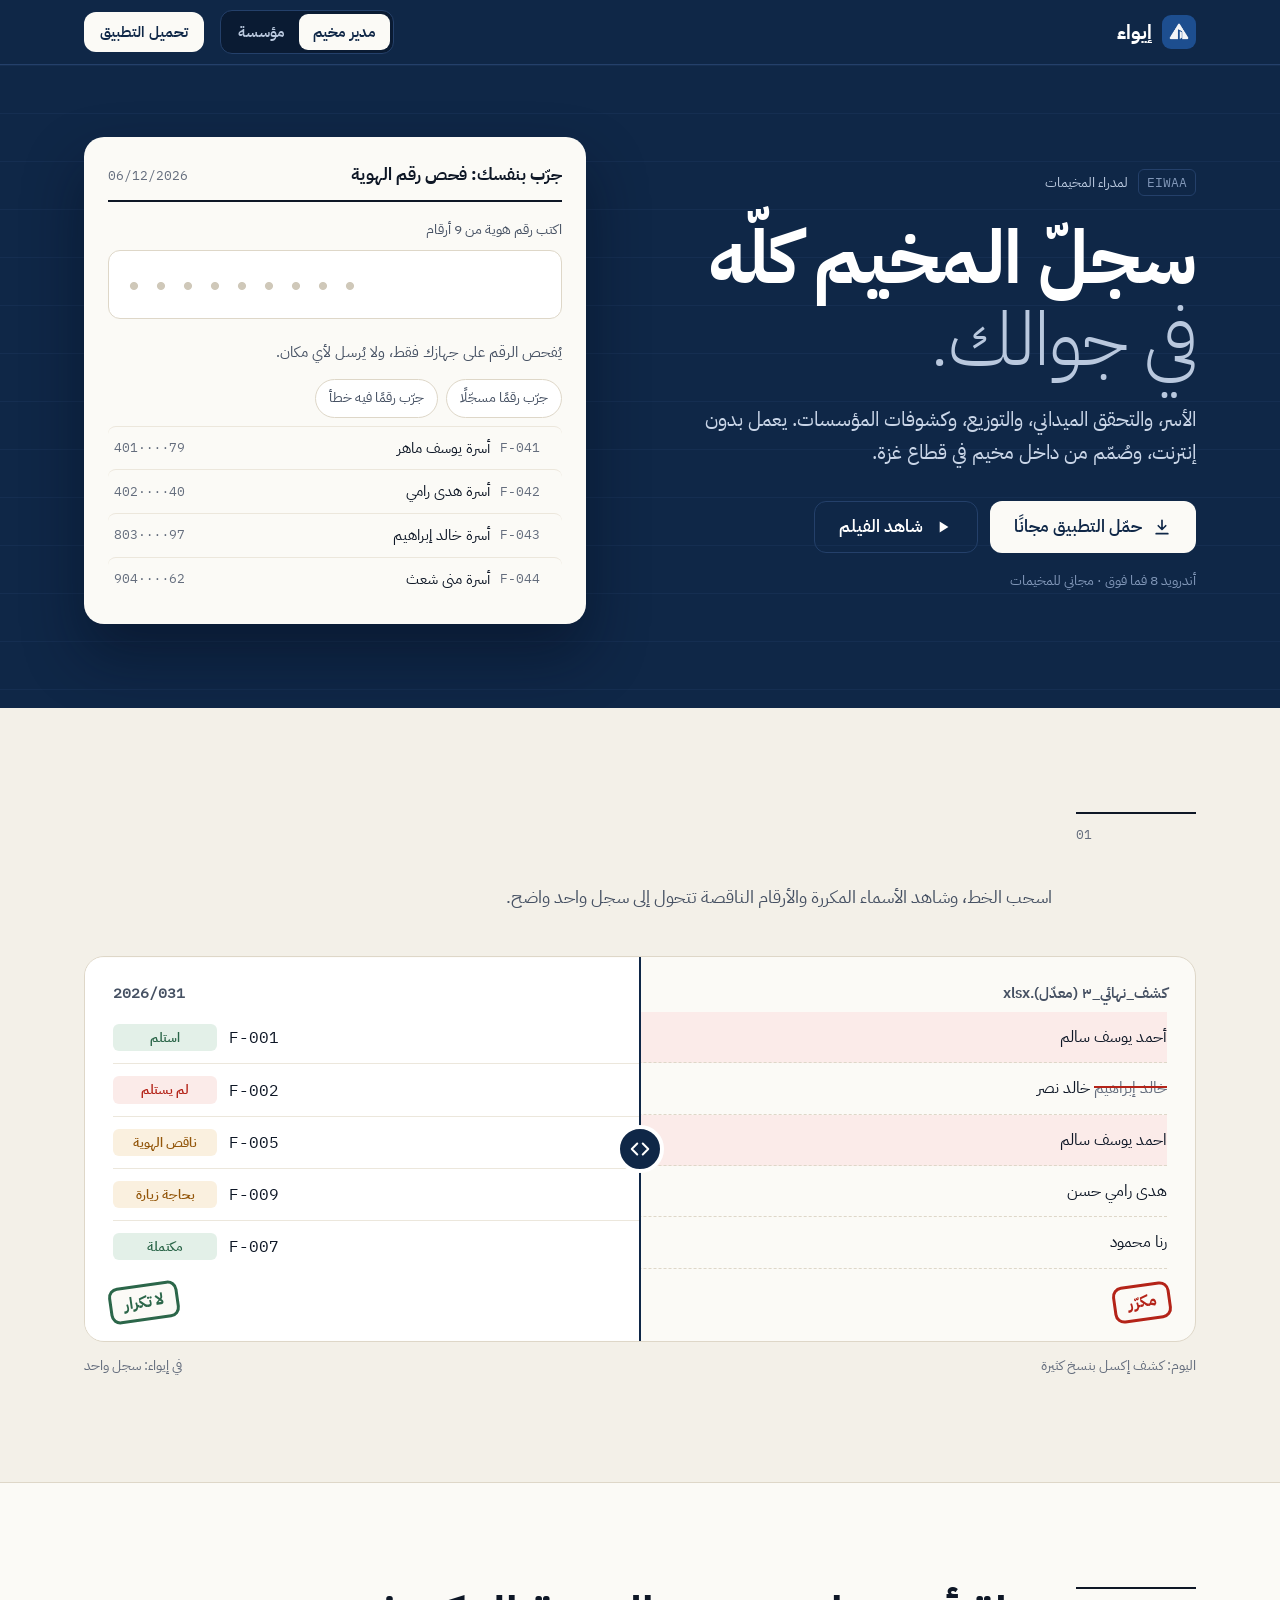
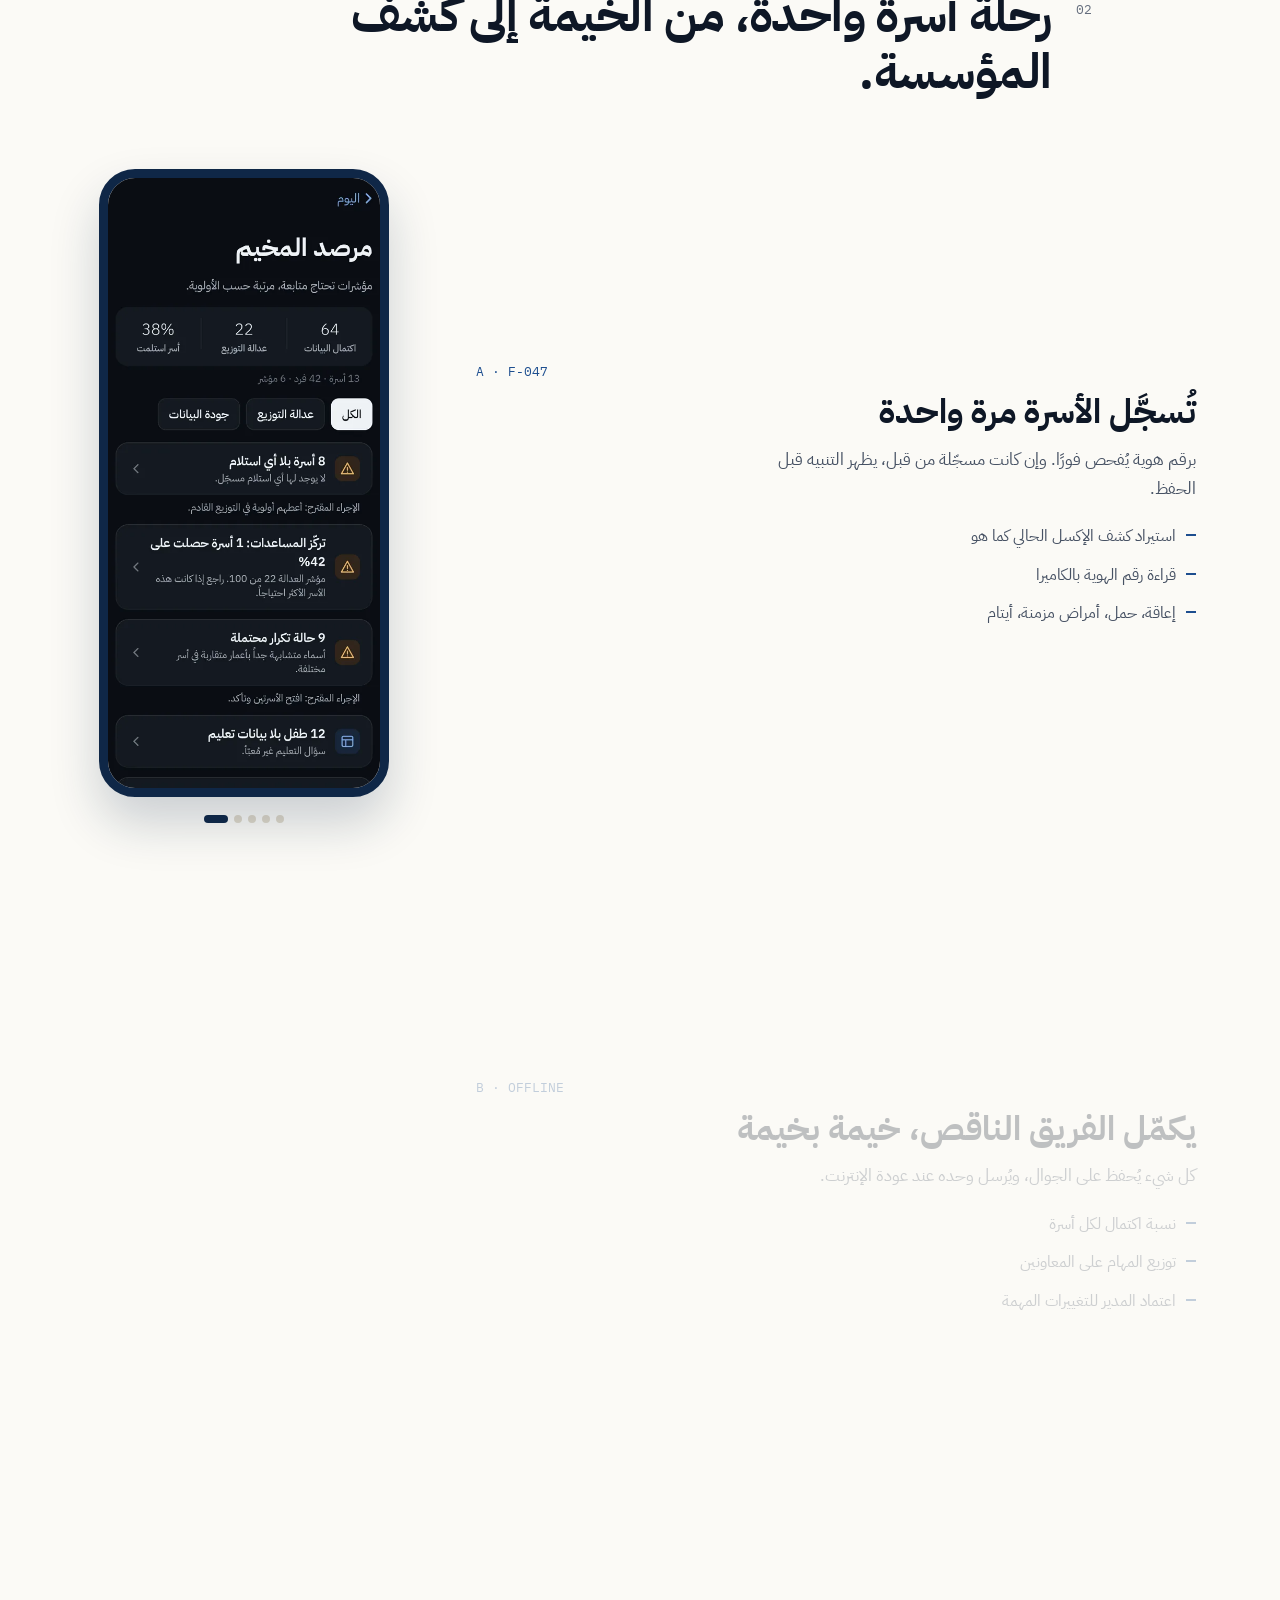
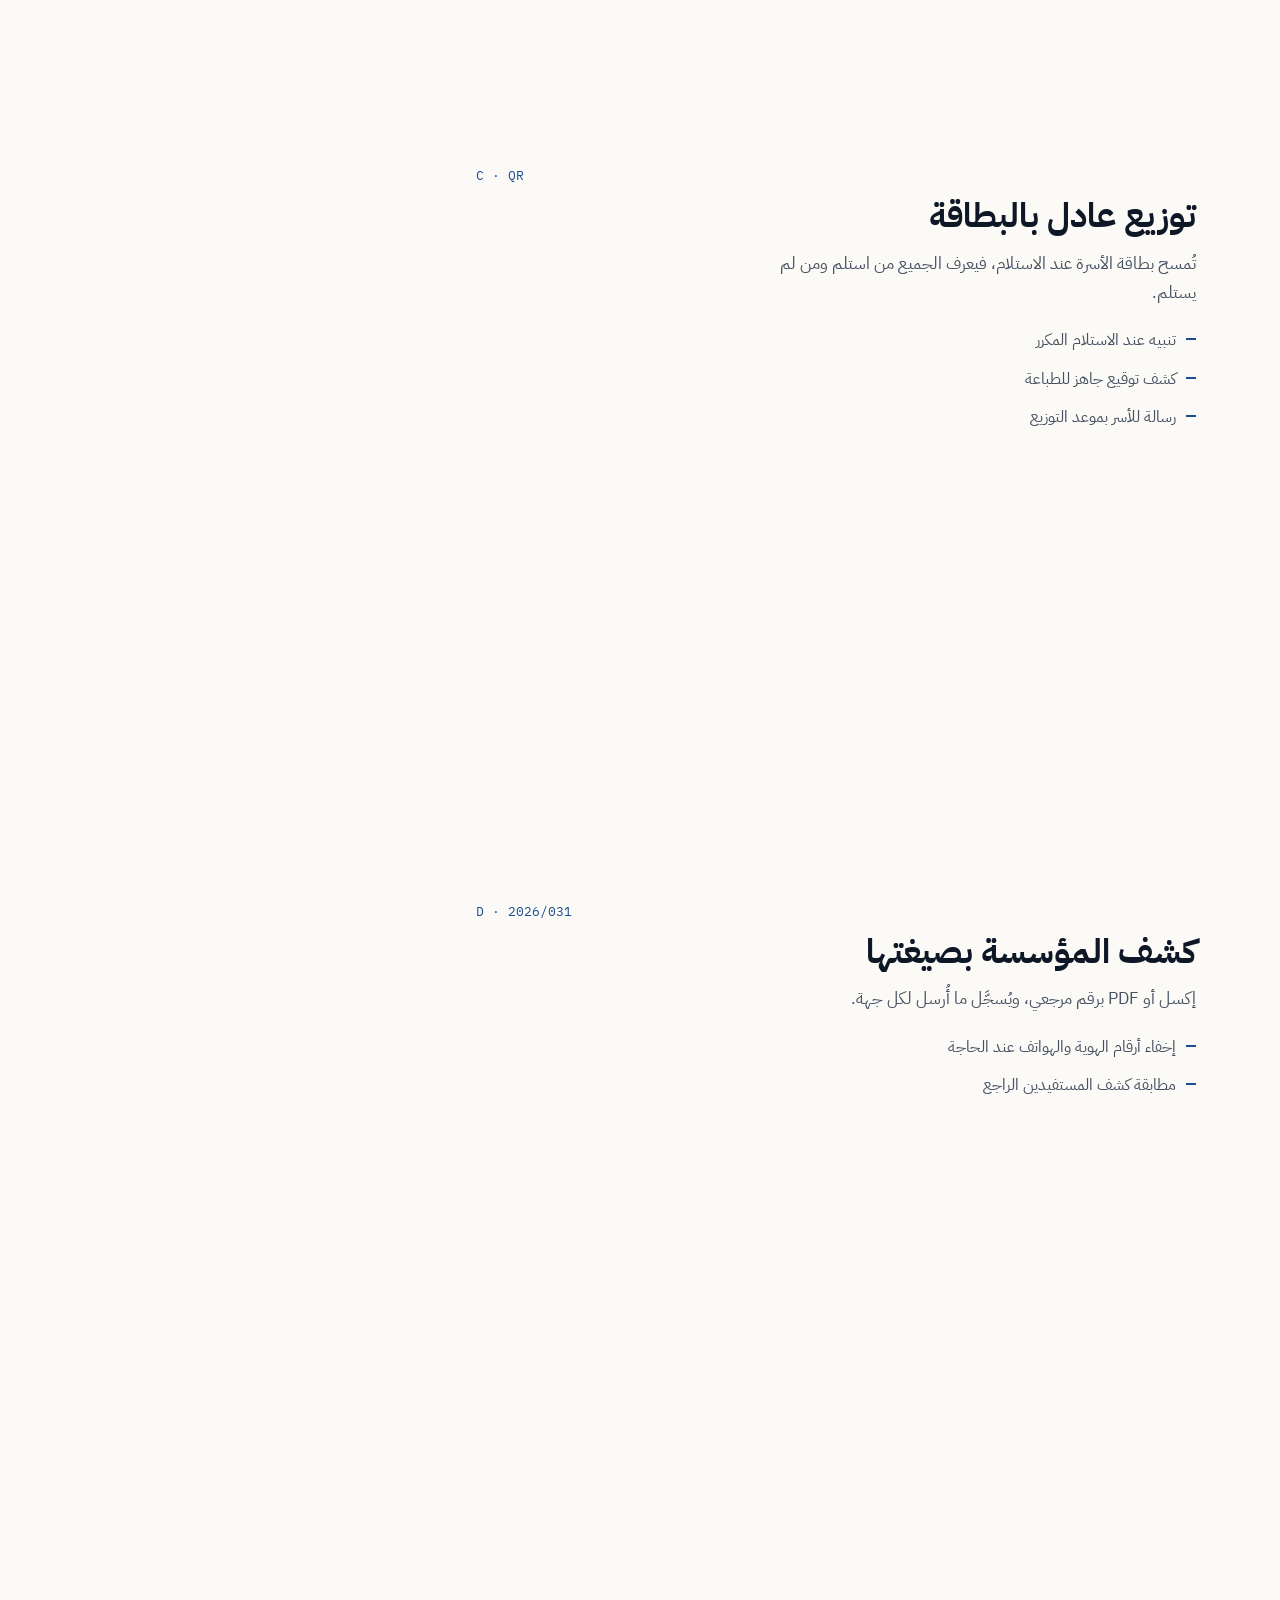
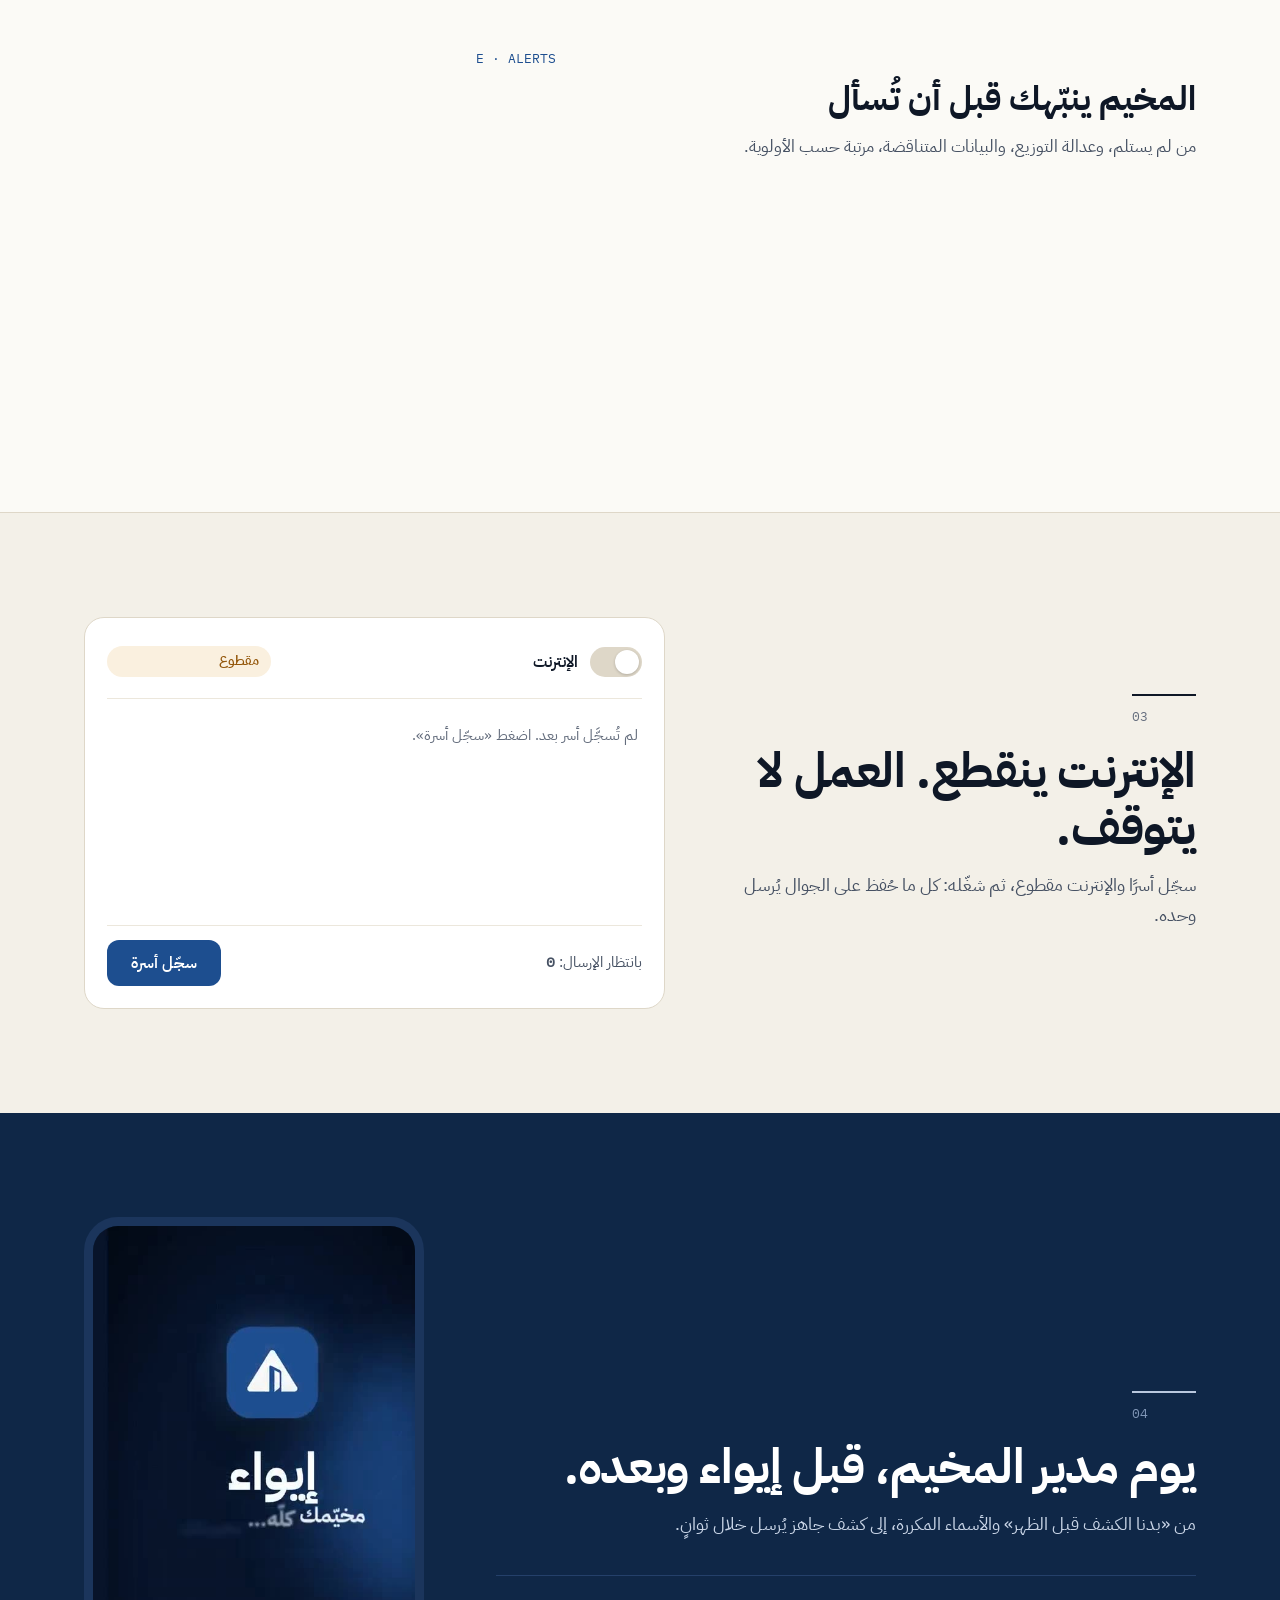
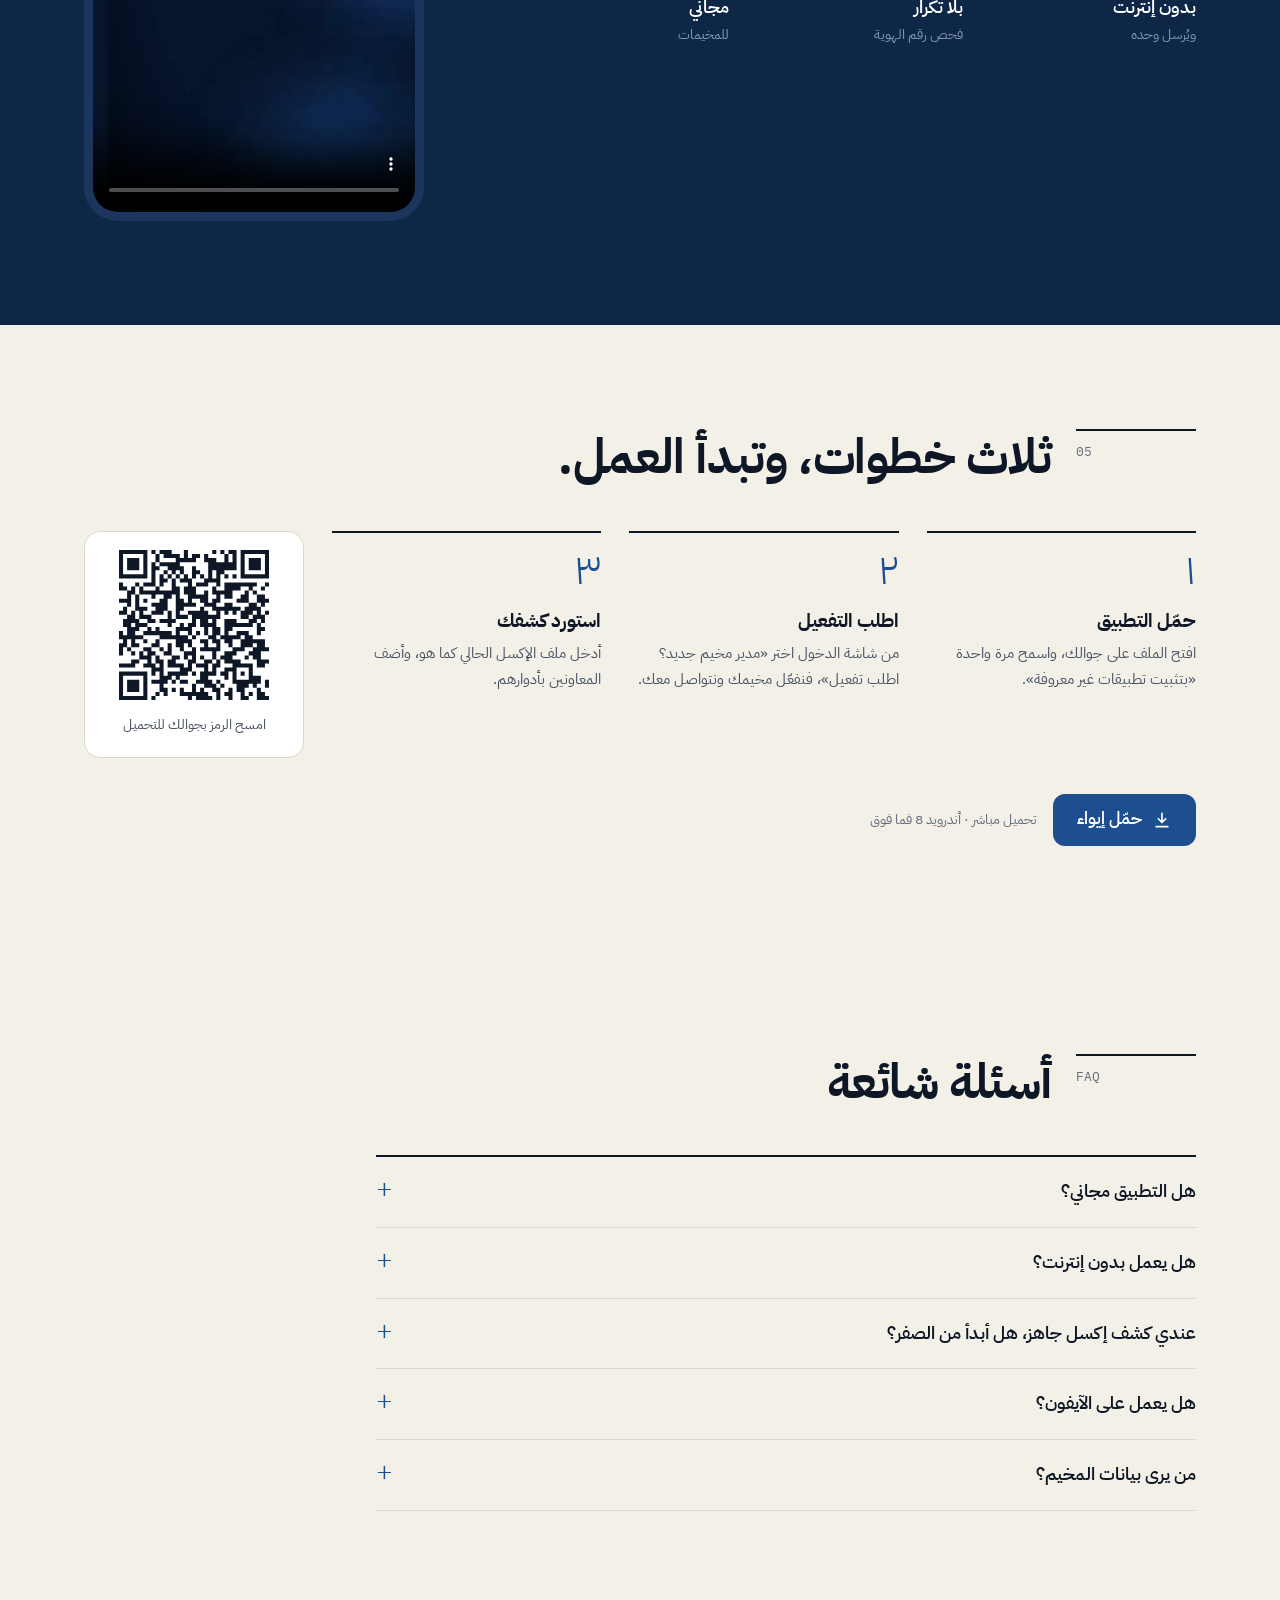
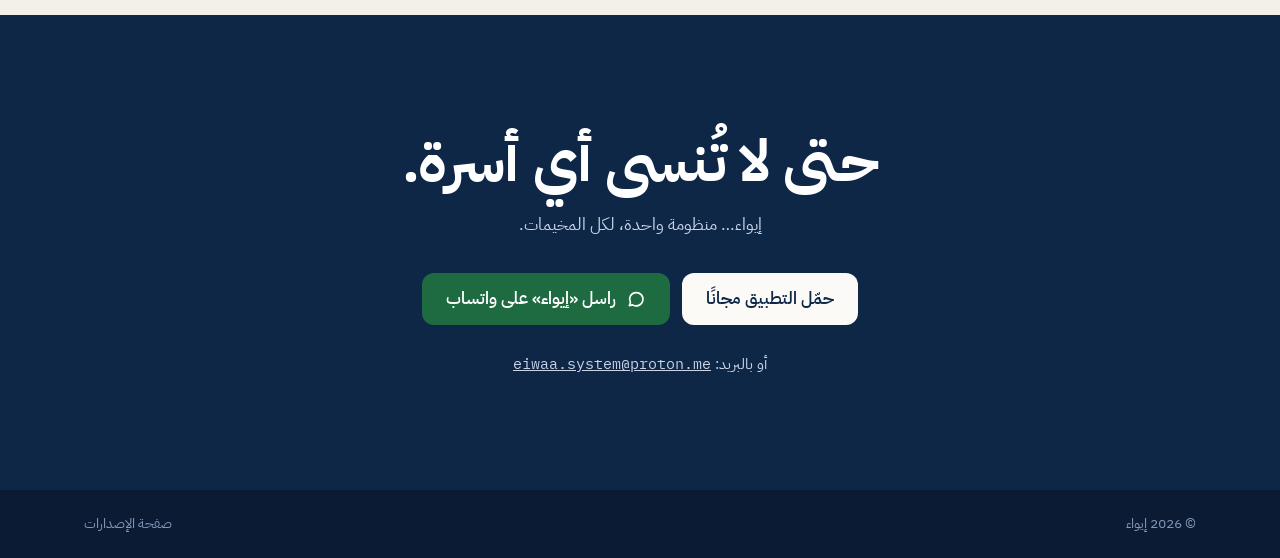
==== commit aa432bf0: "Absolute OG tags, project email, contrast fix; v2 tour brief Co-Authored-By: Claude Opus 5.5 <norepl" ====
--- a/site/index.html
+++ b/site/index.html
@@ -8,7 +8,9 @@
 <meta name="theme-color" content="#0F2747">
 <meta property="og:title" content="إيواء · منظومة واحدة، لكل المخيمات">
 <meta property="og:description" content="سجل الأسر، والتحقق الميداني، والتوزيع، وكشوفات المؤسسات. يعمل بدون إنترنت.">
-<meta property="og:image" content="img/og.jpg">
+<meta property="og:image" content="https://eiwaa.bdalhmydalfra879.workers.dev/img/og.jpg">
+<meta property="og:url" content="https://eiwaa.bdalhmydalfra879.workers.dev/">
+<meta property="og:locale" content="ar_AR">
 <meta property="og:type" content="website">
 <meta name="twitter:card" content="summary_large_image">
 <link rel="manifest" href="manifest.webmanifest">
@@ -23,7 +25,7 @@
 @font-face{font-family:Plex;font-weight:700;font-display:swap;src:url(fonts/plex_bold.woff2) format("woff2")}
 @font-face{font-family:Mono;font-display:swap;src:url(fonts/plex_mono.woff2) format("woff2")}
 :root{
-  --paper:#F3F0E8;--sheet:#FBFAF6;--rule:#DED7C8;--rule2:#ECE7DC;--ink:#0E1726;--ink2:#465163;--ink3:#7F8899;
+  --paper:#F3F0E8;--sheet:#FBFAF6;--rule:#DED7C8;--rule2:#ECE7DC;--ink:#0E1726;--ink2:#465163;--ink3:#646D7D;
   --tarp:#1D4E8F;--tarp2:#163E73;--night:#0F2747;--night2:#0A1B33;--line:#24406A;--mist:#B9C8DE;--mist2:#8197B8;
   --red:#B42318;--redbg:#FBEBE9;--amber:#93560A;--amberbg:#FAF0DF;--green:#2B6649;--greenbg:#E3F0E8;--wa:#1E6B42;
   --ease:cubic-bezier(.2,.8,.2,1);
@@ -514,6 +516,7 @@
       <a class="btn b-light" href="https://github.com/abood2596/eiwaa-download/releases/latest/download/eiwaa.apk">حمّل التطبيق مجانًا</a>
       <a class="btn b-wa" data-wa="السلام عليكم، أريد الاستفسار عن إيواء" href="#contact"><svg viewBox="0 0 24 24" fill="none" stroke="currentColor" stroke-width="2" stroke-linejoin="round" aria-hidden="true"><path d="M4 20l1.3-3.9A8 8 0 1 1 8 19z"/></svg>راسل «إيواء» على واتساب</a>
     </div>
+    <p style="margin:26px auto 0;font-size:15px">أو بالبريد: <a class="m" href="mailto:eiwaa.system@proton.me">eiwaa.system@proton.me</a></p>
   </div>
 </section>
 </main>
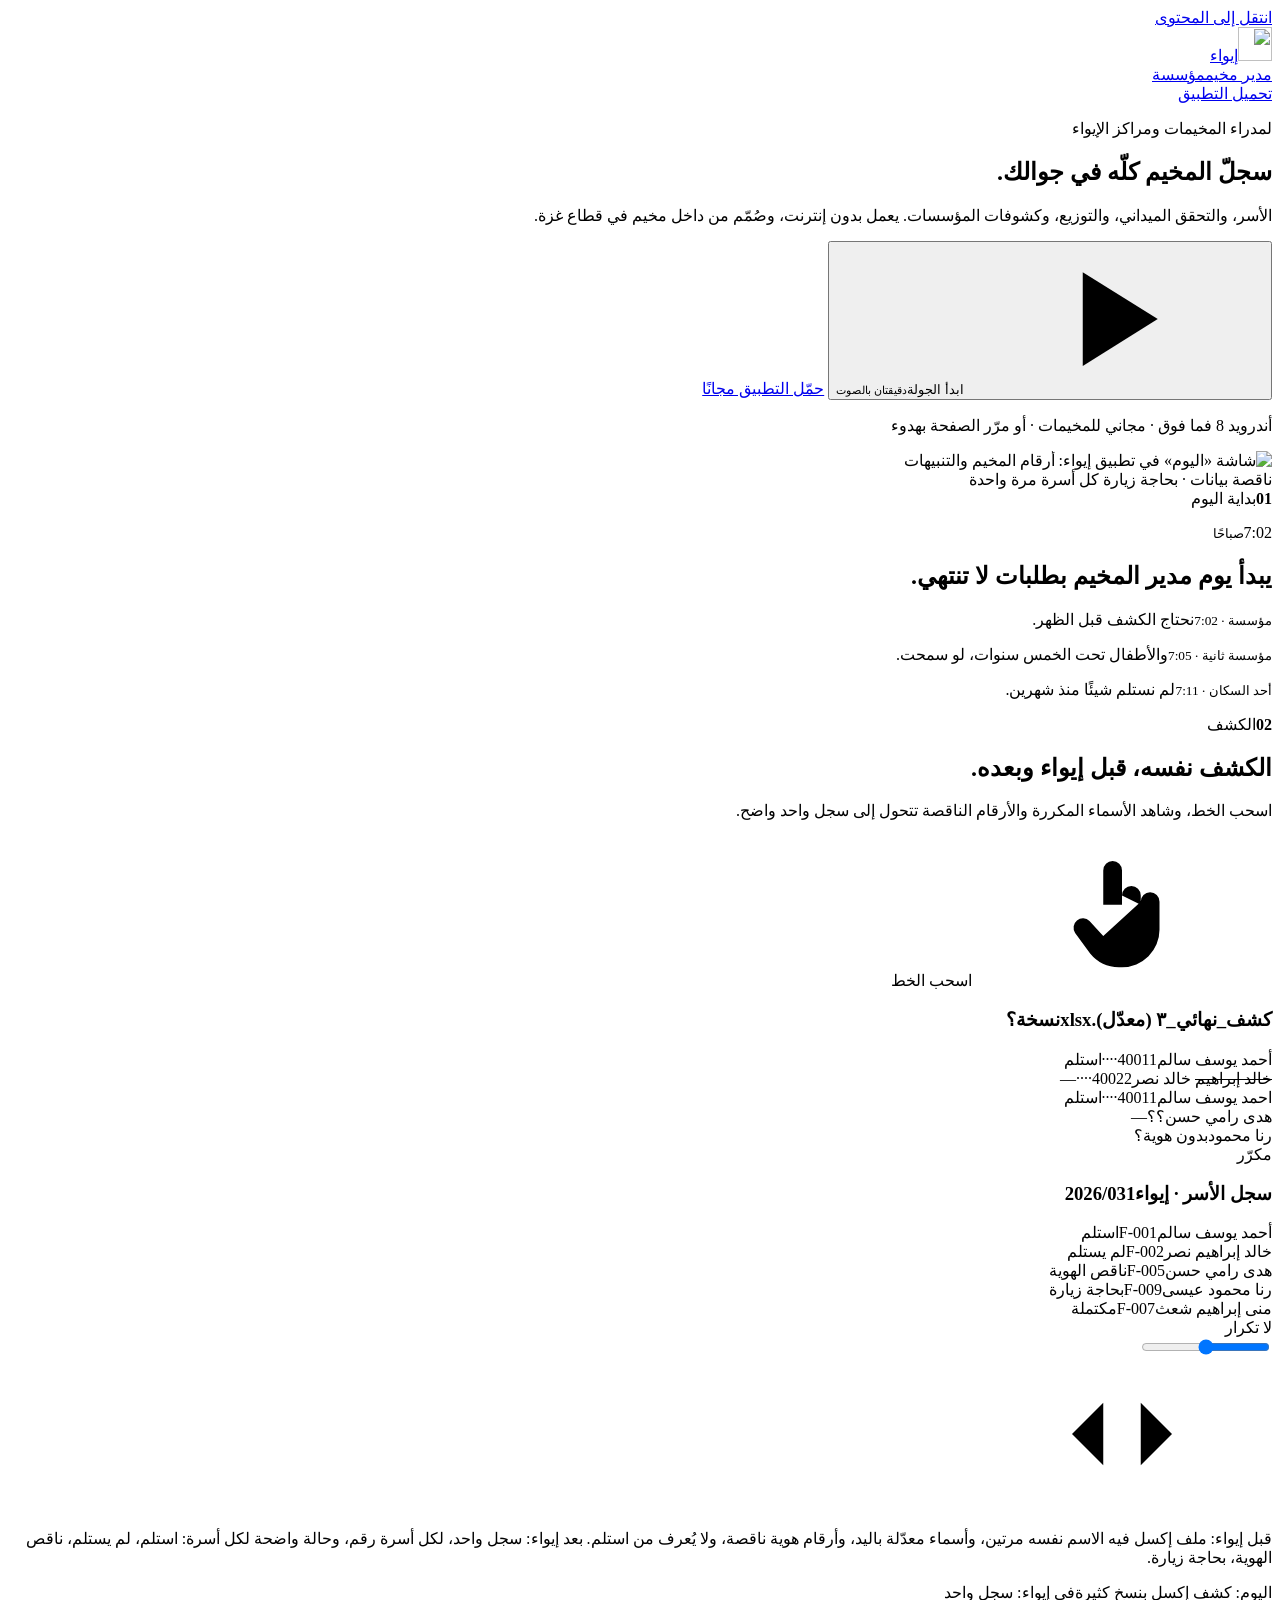
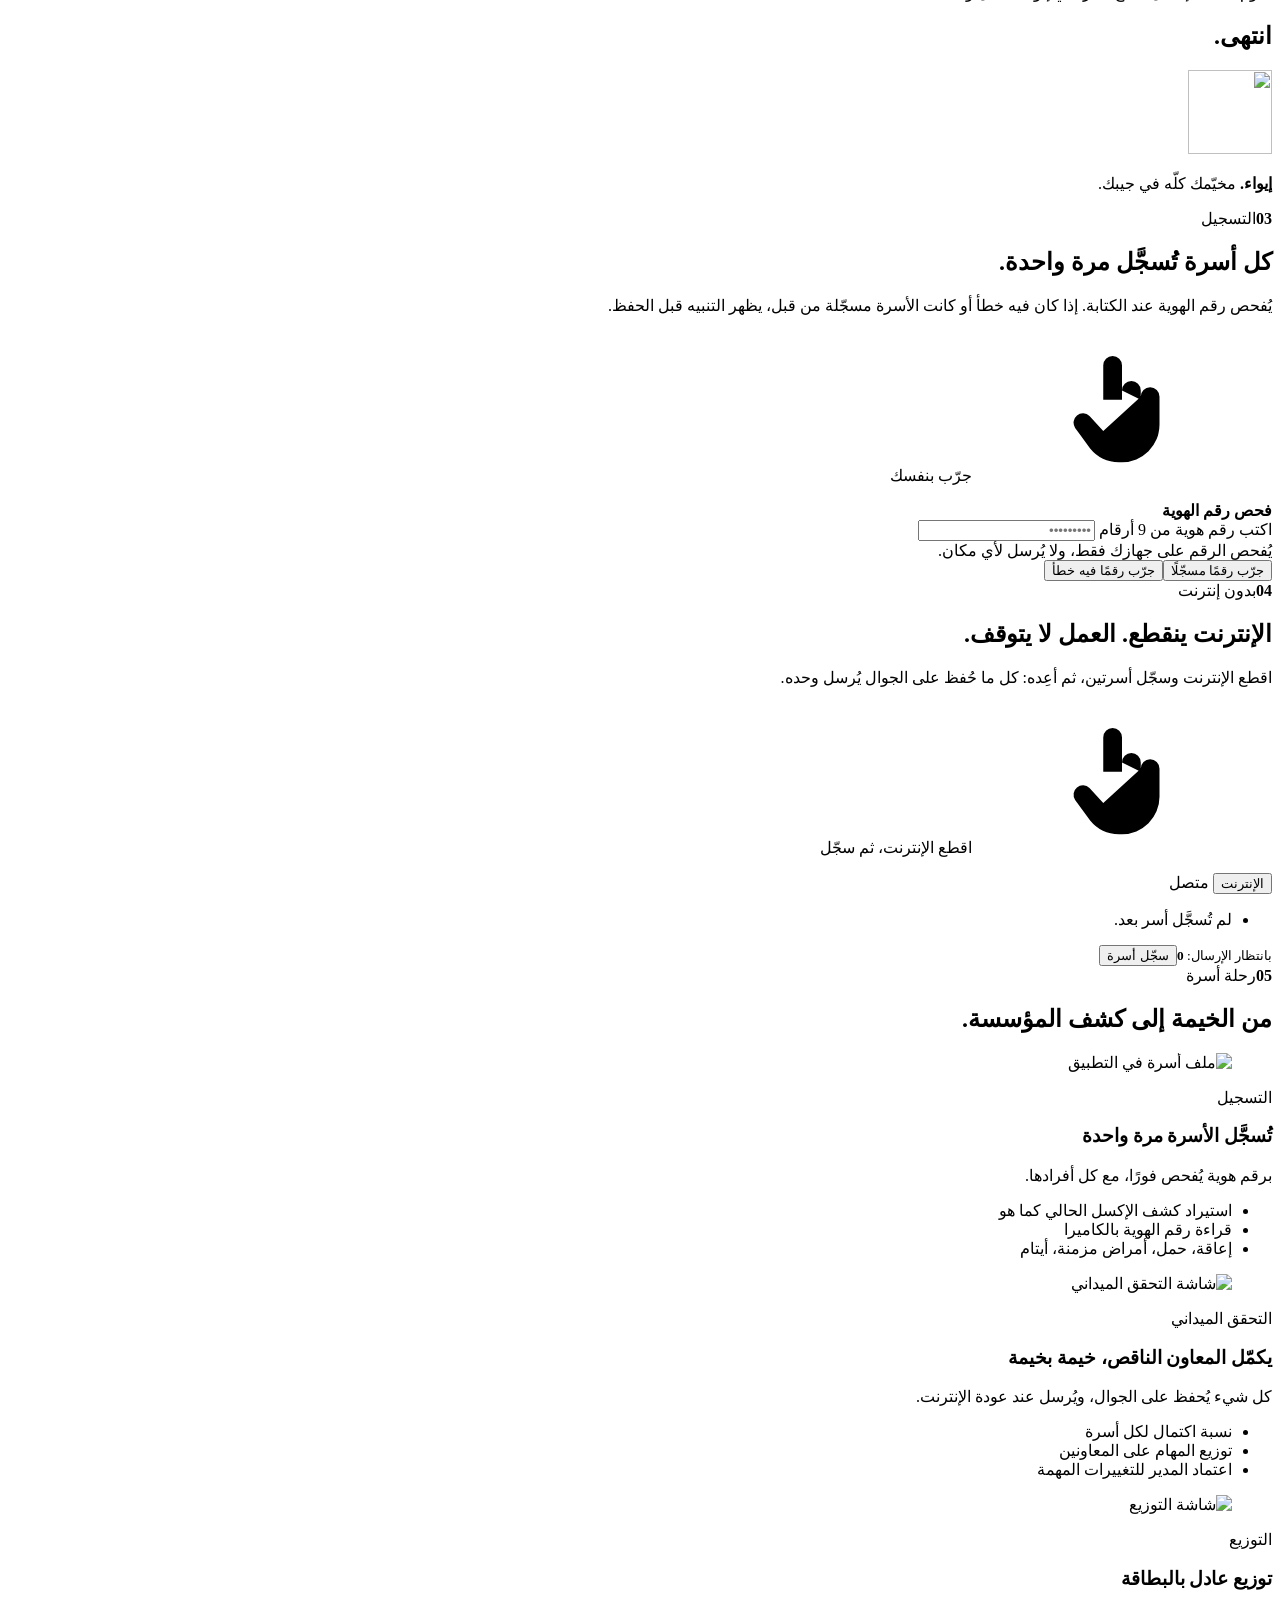
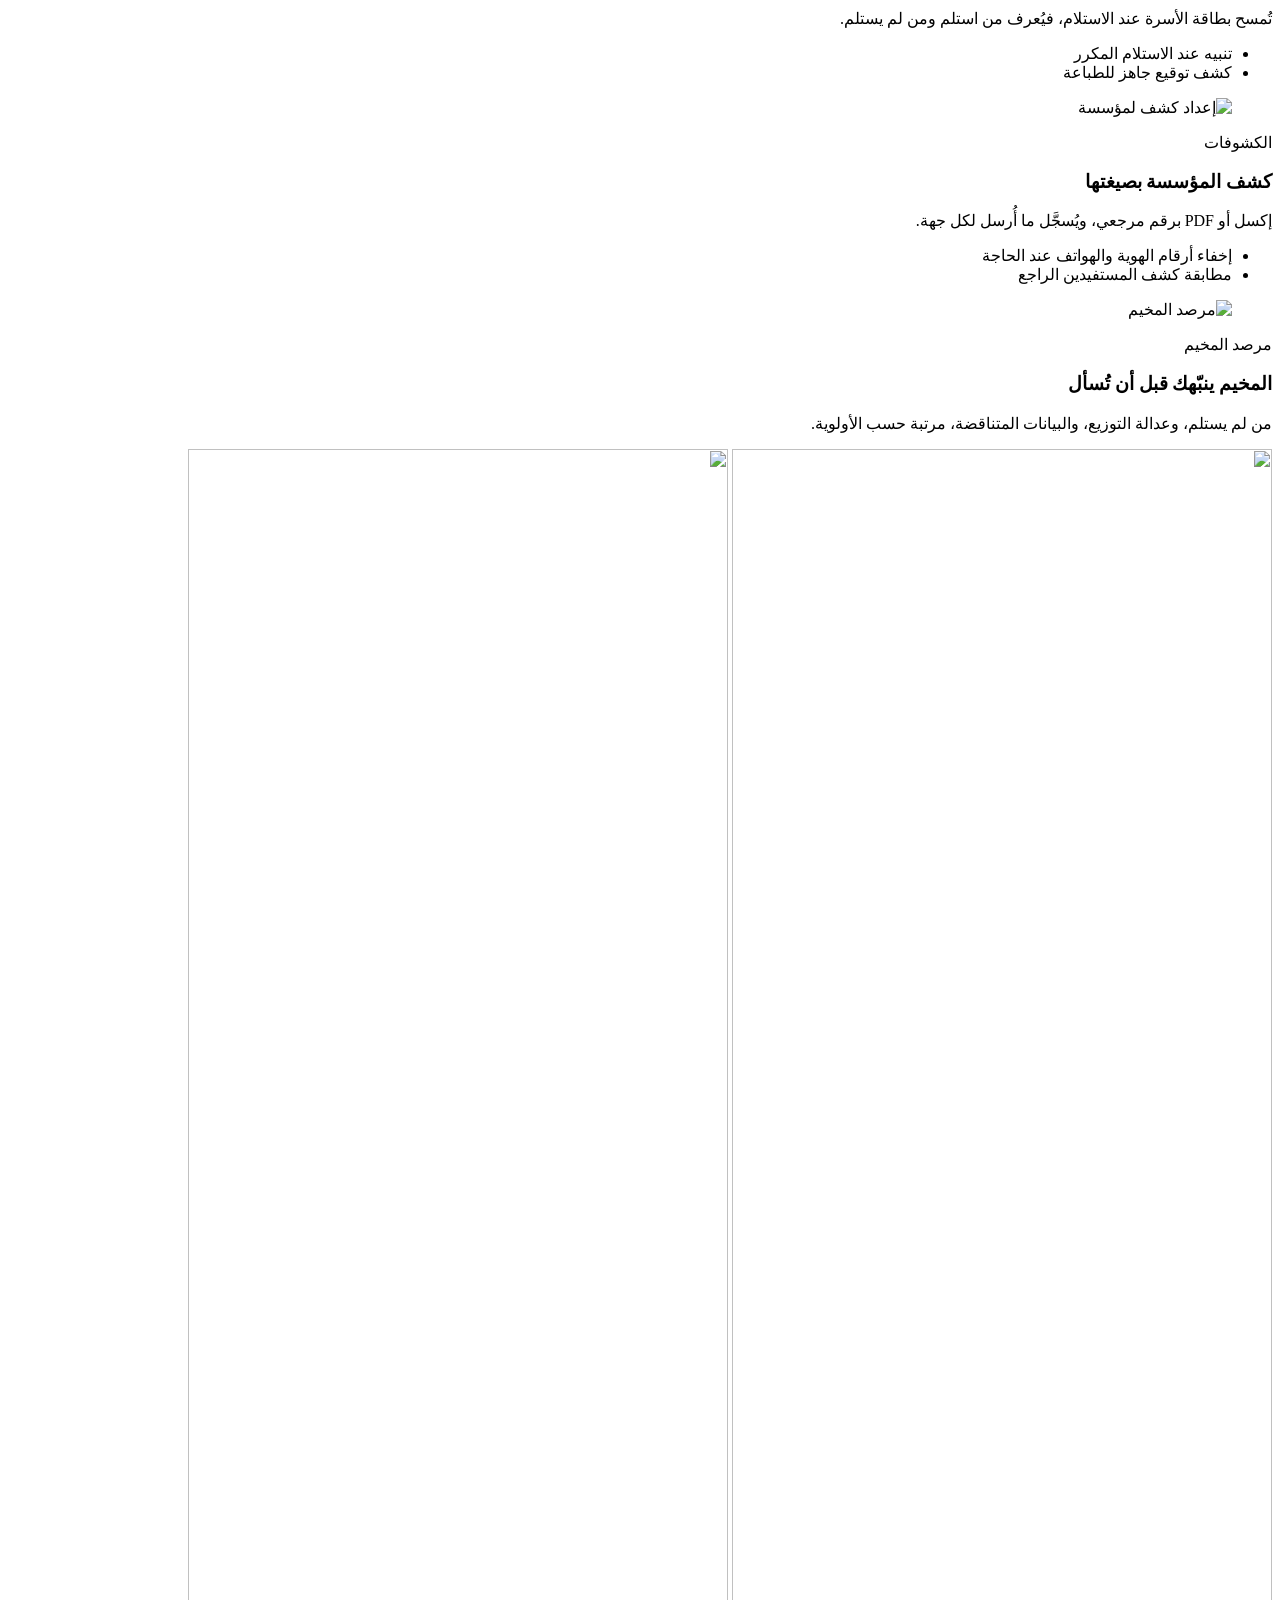
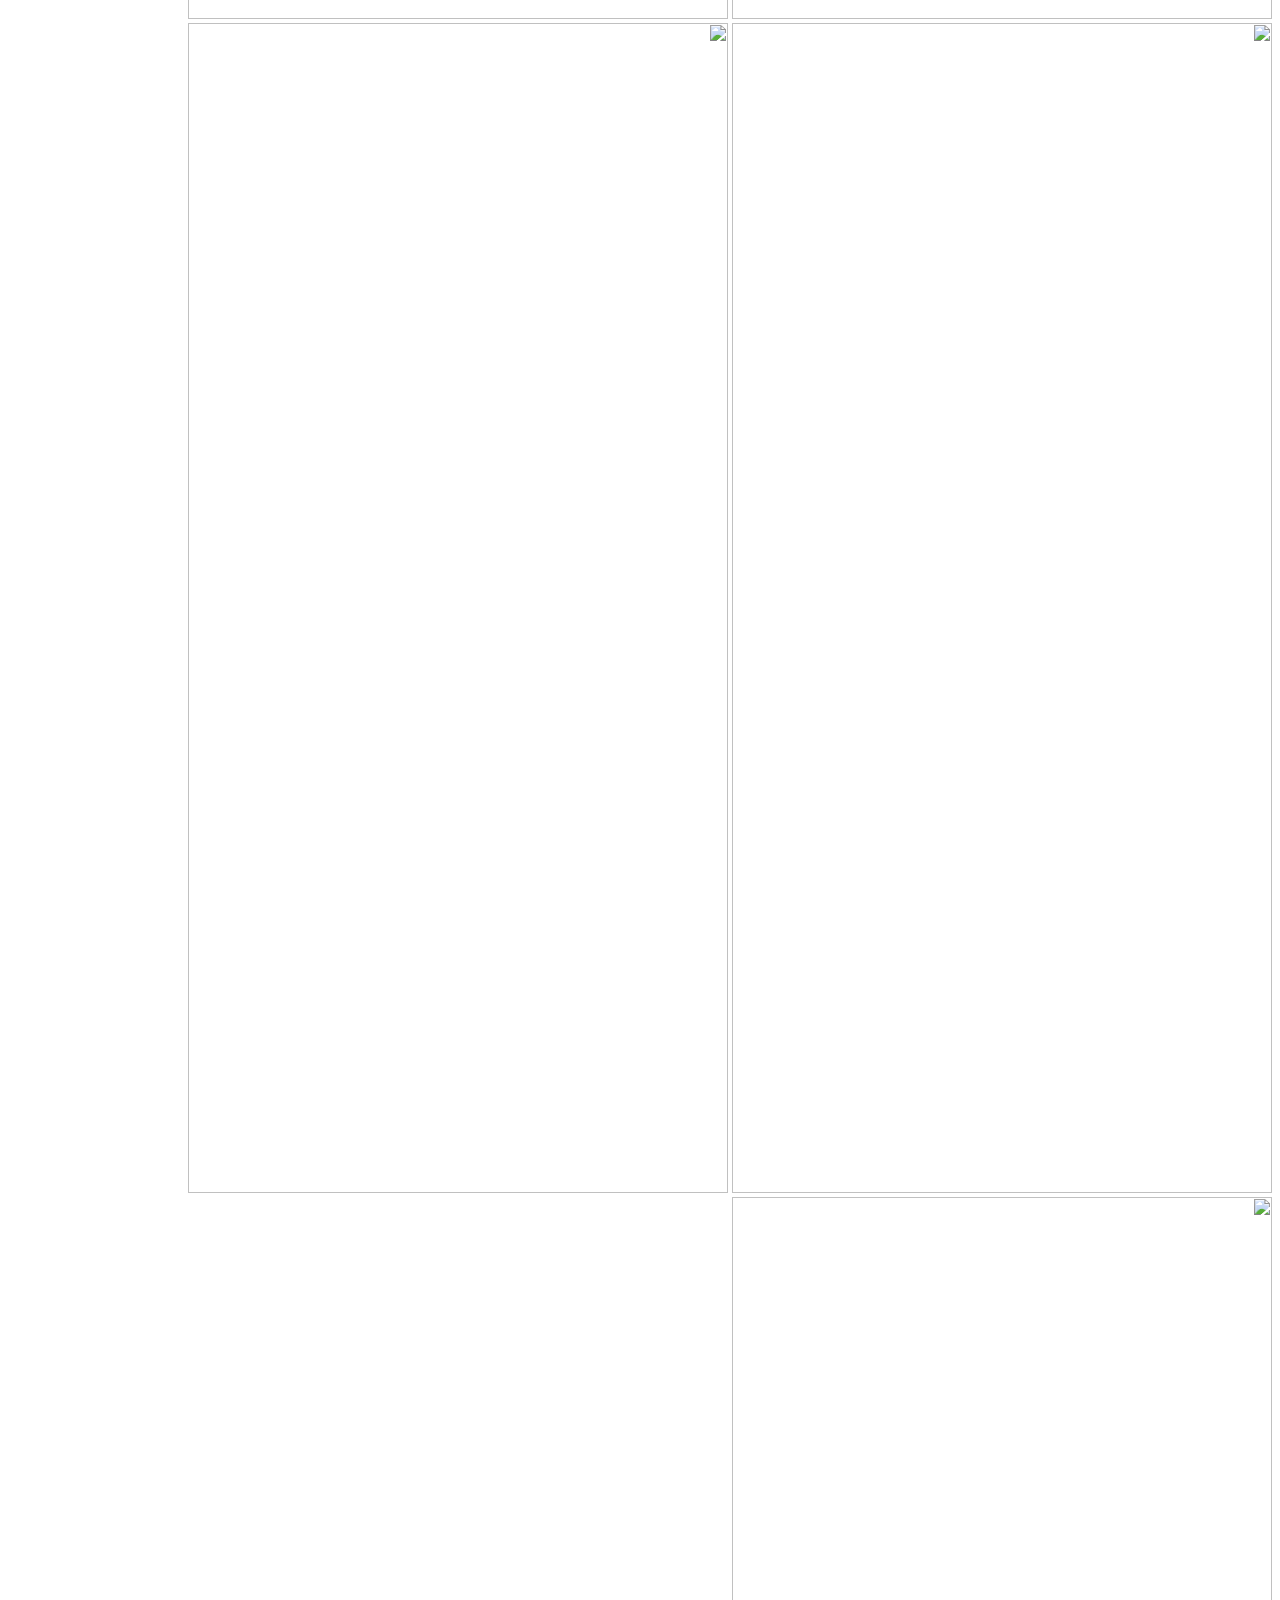
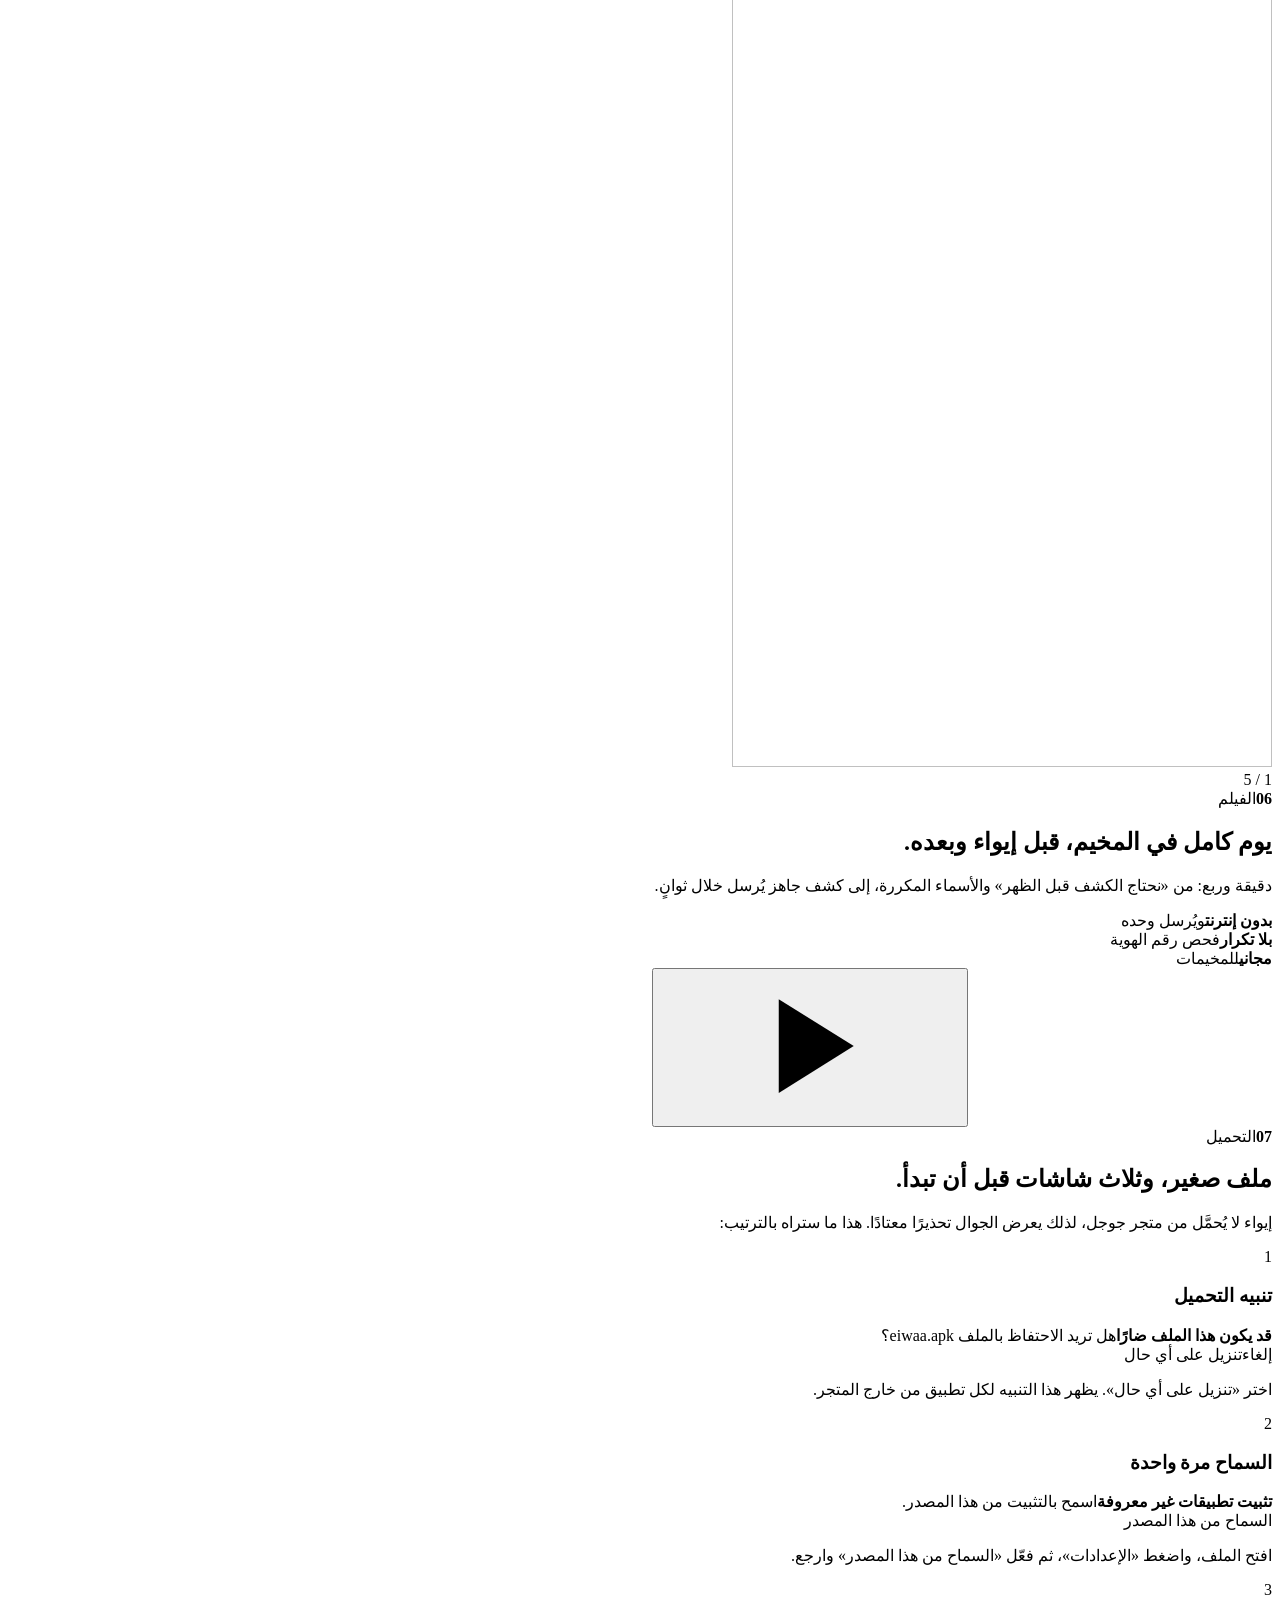
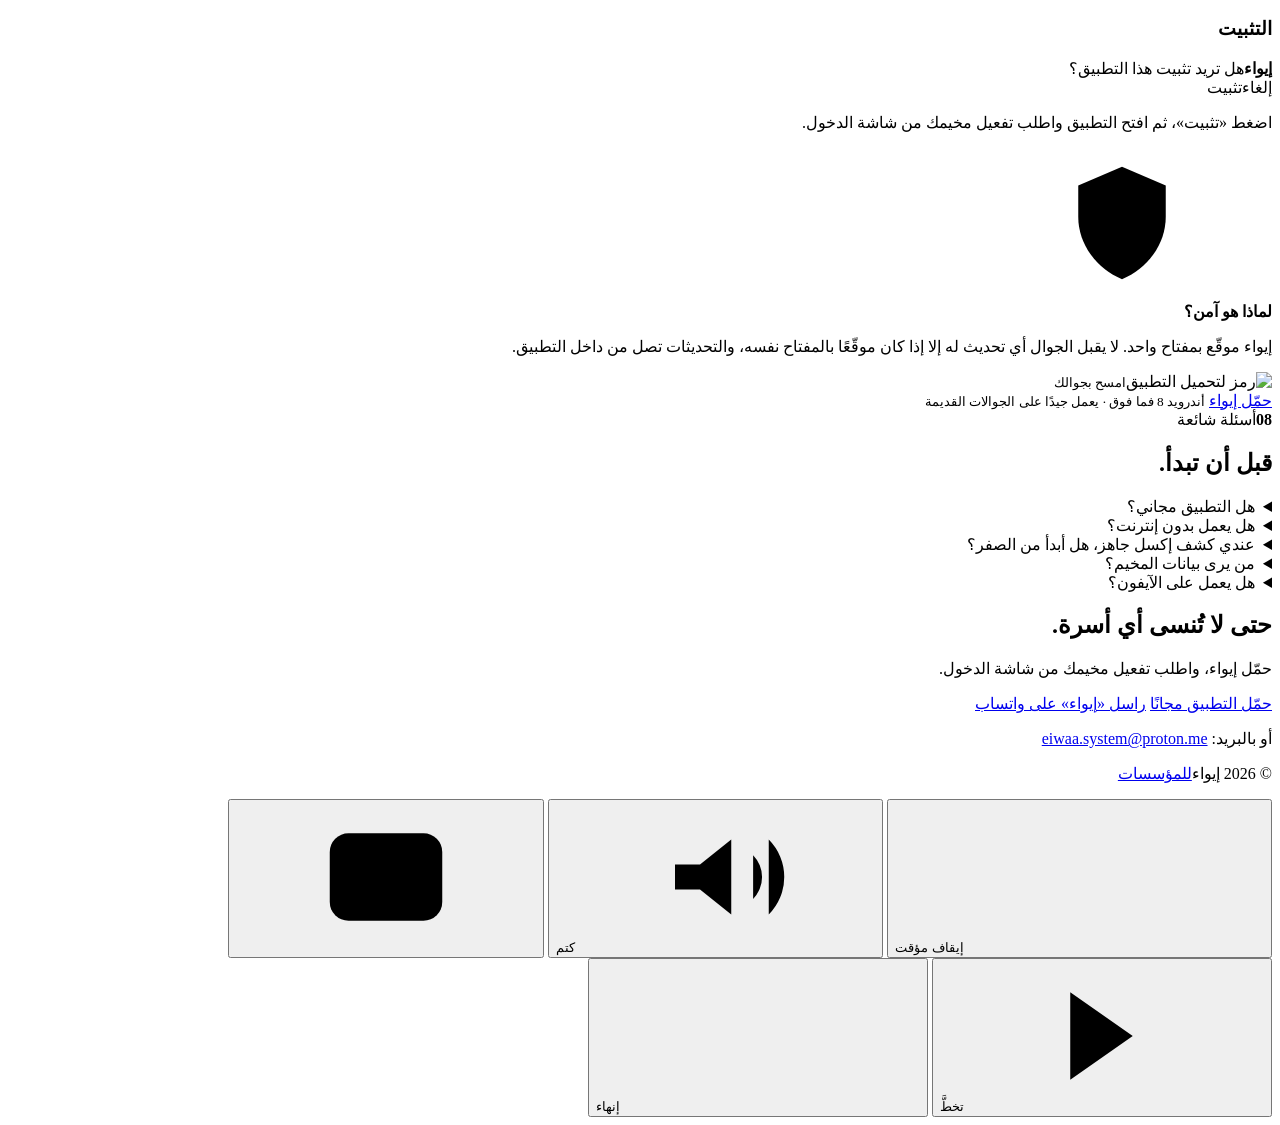
==== commit c0151745: "Landing v2: cinematic chapters + narrated tour for both paths - Two pages: / (camp managers) and /or" ====
--- a/site/index.html
+++ b/site/index.html
@@ -3,358 +3,97 @@
 <head>
 <meta charset="utf-8">
 <meta name="viewport" content="width=device-width, initial-scale=1, viewport-fit=cover">
-<title>إيواء · نظام إدارة مراكز الإيواء</title>
-<meta name="description" content="إيواء نظام لإدارة مراكز الإيواء: سجل الأسر، والتحقق الميداني، والتوزيع، وكشوفات المؤسسات. يعمل بدون إنترنت، ومجاني للمخيمات.">
+<title>إيواء · سجلّ المخيم كلّه في جوالك</title>
+<meta name="description" content="إيواء نظام لإدارة المخيمات ومراكز الإيواء: سجل الأسر، والتحقق الميداني، والتوزيع، وكشوفات المؤسسات. يعمل بدون إنترنت، ومجاني للمخيمات.">
 <meta name="theme-color" content="#0F2747">
-<meta property="og:title" content="إيواء · منظومة واحدة، لكل المخيمات">
-<meta property="og:description" content="سجل الأسر، والتحقق الميداني، والتوزيع، وكشوفات المؤسسات. يعمل بدون إنترنت.">
+<link rel="canonical" href="https://eiwaa.bdalhmydalfra879.workers.dev/">
+<meta property="og:site_name" content="إيواء">
+<meta property="og:title" content="إيواء · سجلّ المخيم كلّه في جوالك">
+<meta property="og:description" content="سجل الأسر، والتحقق الميداني، والتوزيع، وكشوفات المؤسسات. يعمل بدون إنترنت، ومجاني للمخيمات.">
 <meta property="og:image" content="https://eiwaa.bdalhmydalfra879.workers.dev/img/og.jpg">
+<meta property="og:image:width" content="1200">
+<meta property="og:image:height" content="630">
+<meta property="og:image:alt" content="إيواء: سجلّ المخيم كلّه في جوالك">
 <meta property="og:url" content="https://eiwaa.bdalhmydalfra879.workers.dev/">
 <meta property="og:locale" content="ar_AR">
 <meta property="og:type" content="website">
 <meta name="twitter:card" content="summary_large_image">
-<link rel="manifest" href="manifest.webmanifest">
-<link rel="icon" href="favicon.png">
-<link rel="apple-touch-icon" href="img/apple-touch-icon.png">
-<link rel="preload" href="fonts/plex_bold.woff2" as="font" type="font/woff2" crossorigin>
-<style>
-@font-face{font-family:Plex;font-weight:300;font-display:swap;src:url(fonts/plex_light.woff2) format("woff2")}
-@font-face{font-family:Plex;font-weight:400;font-display:swap;src:url(fonts/plex_regular.woff2) format("woff2")}
-@font-face{font-family:Plex;font-weight:500;font-display:swap;src:url(fonts/plex_medium.woff2) format("woff2")}
-@font-face{font-family:Plex;font-weight:600;font-display:swap;src:url(fonts/plex_semibold.woff2) format("woff2")}
-@font-face{font-family:Plex;font-weight:700;font-display:swap;src:url(fonts/plex_bold.woff2) format("woff2")}
-@font-face{font-family:Mono;font-display:swap;src:url(fonts/plex_mono.woff2) format("woff2")}
-:root{
-  --paper:#F3F0E8;--sheet:#FBFAF6;--rule:#DED7C8;--rule2:#ECE7DC;--ink:#0E1726;--ink2:#465163;--ink3:#646D7D;
-  --tarp:#1D4E8F;--tarp2:#163E73;--night:#0F2747;--night2:#0A1B33;--line:#24406A;--mist:#B9C8DE;--mist2:#8197B8;
-  --red:#B42318;--redbg:#FBEBE9;--amber:#93560A;--amberbg:#FAF0DF;--green:#2B6649;--greenbg:#E3F0E8;--wa:#1E6B42;
-  --ease:cubic-bezier(.2,.8,.2,1);
-}
-*{box-sizing:border-box;margin:0;padding:0}
-html{scroll-behavior:smooth;scroll-padding-top:76px;-webkit-text-size-adjust:100%}
-body{font-family:Plex,system-ui,sans-serif;background:var(--paper);color:var(--ink);font-size:17px;line-height:1.7;-webkit-font-smoothing:antialiased;overflow-x:hidden}
-img,video{max-width:100%;display:block}
-a{color:inherit}
-button{font:inherit;color:inherit;background:none;border:0;cursor:pointer}
-.m{font-family:Mono,ui-monospace,monospace;direction:ltr;unicode-bidi:isolate;font-variant-numeric:tabular-nums}
-.wrap{max-width:1160px;margin:0 auto;padding:0 24px}
-.skip{position:absolute;right:-999px;top:8px;background:#fff;color:var(--ink);padding:8px 14px;border-radius:8px;z-index:99}.skip:focus{right:8px}
-:focus-visible{outline:3px solid #6FA0E0;outline-offset:3px;border-radius:8px}
-[hidden]{display:none!important}
-
-.btn{display:inline-flex;align-items:center;justify-content:center;gap:10px;min-height:52px;padding:0 24px;border-radius:12px;font-weight:600;font-size:16.5px;line-height:1;text-decoration:none;white-space:nowrap;transition:transform .15s var(--ease),background-color .2s,border-color .2s,color .2s}
-.btn:active{transform:scale(.97)}
-.btn svg{width:20px;height:20px;flex:none}
-.b-light{background:var(--sheet);color:var(--night)}.b-light:hover{background:#fff}
-.b-ghost{border:1.5px solid var(--line);color:#fff}.b-ghost:hover{border-color:var(--mist2)}
-.b-tarp{background:var(--tarp);color:#fff}.b-tarp:hover{background:var(--tarp2)}
-.b-wa{background:var(--wa);color:#fff}.b-wa:hover{background:#185636}
-
-/* header: fully opaque */
-.top{position:sticky;top:0;z-index:50;background:var(--night);border-bottom:1px solid var(--line)}
-.top .wrap{display:flex;align-items:center;gap:16px;height:64px}
-.logo{display:flex;align-items:center;gap:10px;color:#fff;text-decoration:none;font-weight:700;font-size:20px;margin-inline-end:auto}
-.logo img{width:34px;height:34px;border-radius:9px}
-.seg{display:flex;background:var(--night2);border:1px solid var(--line);border-radius:12px;padding:3px;position:relative}
-.seg button{position:relative;z-index:1;color:var(--mist);font-size:14.5px;font-weight:600;padding:0 14px;height:36px;border-radius:9px;transition:color .25s}
-.seg button[aria-pressed=true]{color:var(--night)}
-.seg i{position:absolute;top:3px;bottom:3px;right:3px;width:0;border-radius:9px;background:var(--sheet);transition:right .35s var(--ease),width .35s var(--ease)}
-.top .btn{min-height:40px;padding:0 16px;font-size:14.5px}
-.top .dl-ico{display:none}
-
-/* hero */
-.hero{background:var(--night);color:#fff;position:relative;overflow:hidden}
-.hero:after{content:"";position:absolute;inset:0;background-image:linear-gradient(var(--line) 1px,transparent 1px);background-size:100% 48px;opacity:.28;pointer-events:none}
-.hero .wrap{position:relative;z-index:1;display:grid;grid-template-columns:1.05fr .95fr;gap:56px;align-items:center;padding-top:72px;padding-bottom:84px}
-.kick{display:inline-flex;align-items:center;gap:10px;font-size:14px;color:var(--mist);margin-bottom:22px}
-.kick .m{border:1px solid var(--line);border-radius:6px;padding:2px 8px;font-size:12.5px;color:var(--mist2)}
-h1{font-size:clamp(40px,6vw,74px);line-height:1.1;font-weight:700;letter-spacing:-.6px}
-h1 .lt{display:block;font-weight:300;color:var(--mist)}
-.lede{font-size:clamp(17px,1.9vw,19.5px);color:#C9D5E7;max-width:520px;margin:22px 0 32px}
-.ctas{display:flex;flex-wrap:wrap;gap:12px}
-.fine{font-size:14px;color:var(--mist2);margin-top:16px}
-
-/* ID check card */
-.idc{background:var(--sheet);color:var(--ink);border-radius:20px;padding:24px;position:relative;box-shadow:0 30px 60px rgba(4,12,26,.45)}
-.idc-hd{display:flex;justify-content:space-between;align-items:baseline;gap:10px;border-bottom:2px solid var(--ink);padding-bottom:10px}
-.idc-hd b{font-size:17px}.idc-hd span{font-size:12.5px;color:var(--ink3)}
-.idc label{display:block;font-size:14px;color:var(--ink2);margin:16px 0 8px}
-.idc input{width:100%;font:500 30px/1 Mono,monospace;letter-spacing:.3em;direction:ltr;text-align:left;padding:14px 16px;border:1.5px solid var(--rule);border-radius:12px;background:#fff;color:var(--ink);transition:border-color .2s}
-.idc input::placeholder{color:#CFC8B9}
-.idc input:focus{outline:none;border-color:var(--tarp)}
-.idc input:focus-visible{outline:3px solid #6FA0E0;outline-offset:2px}
-.res{min-height:52px;display:flex;align-items:center;font-size:15px;color:var(--ink2);margin-top:8px;line-height:1.5}
-.res b{font-weight:600;margin-inline-end:4px}
-.res.ok{color:var(--green)}.res.bad{color:var(--amber)}.res.dup{color:var(--red)}
-.tries{display:flex;gap:8px;flex-wrap:wrap;margin-bottom:8px}
-.tries button{font-size:13.5px;border:1px solid var(--rule);border-radius:999px;padding:7px 13px;color:var(--ink2);background:#fff;transition:border-color .2s}
-.tries button:hover{border-color:var(--ink3)}
-.reg div{display:grid;grid-template-columns:56px 1fr 104px;gap:10px;align-items:center;padding:9px 6px;border-top:1px solid var(--rule2);font-size:14.5px;border-radius:8px;transition:background-color .3s}
-.reg .m{font-size:13px;color:var(--ink3)}
-.reg .hit{background:var(--redbg)}
-#stampbox .stamp{top:-18px;left:18px;font-size:17px}
-
-.stamp{position:absolute;font-weight:700;font-size:16px;border:3px solid currentColor;border-radius:10px;padding:2px 12px;background:var(--sheet);transform:rotate(-8deg);white-space:nowrap;pointer-events:none}
-.s-ok{color:var(--green)}.s-bad{color:var(--amber)}.s-dup{color:var(--red)}
-.thud{animation:thud .42s var(--ease) both}
-@keyframes thud{0%{opacity:0;transform:rotate(-8deg) scale(1.8)}60%{opacity:1;transform:rotate(-8deg) scale(.95)}100%{opacity:1;transform:rotate(-8deg) scale(1)}}
-
-/* sections */
-.sec{padding:104px 0}
-.alt{background:var(--sheet);border-block:1px solid var(--rule)}
-.hd{display:grid;grid-template-columns:120px 1fr;gap:24px;margin-bottom:44px}
-.hd.one{grid-template-columns:1fr;gap:14px}
-.no{font-size:13px;color:var(--ink3);border-top:2px solid var(--ink);padding-top:10px;align-self:start;width:100%}
-.hd.one .no{width:64px}
-h2{font-size:clamp(30px,4.2vw,48px);line-height:1.2;font-weight:700;letter-spacing:-.4px;max-width:760px}
-.sub{color:var(--ink2);font-size:18px;max-width:620px;margin-top:12px}
-
-/* before / after */
-.ba{position:relative;border:1px solid var(--rule);border-radius:20px;overflow:hidden;background:var(--sheet);direction:ltr;user-select:none;-webkit-user-select:none;touch-action:pan-y}
-.ba-l{direction:rtl;padding:24px 28px 72px}
-.ba-after{position:absolute;inset:0;background:#fff;clip-path:inset(0 calc(100% - var(--x,50%)) 0 0)}
-.ba h3{display:flex;justify-content:space-between;gap:10px;font-size:14.5px;font-weight:600;color:var(--ink2);margin-bottom:6px}
-.row{display:grid;grid-template-columns:1fr 116px 104px;gap:12px;align-items:center;padding:12px 0;border-bottom:1px solid var(--rule2);font-size:15.5px}
-.ba-before .row{border-bottom:1px dashed var(--rule)}
-.ba-before .hl{background:var(--redbg)}
-.ba-before s{text-decoration-color:var(--red);text-decoration-thickness:2px;color:var(--ink3)}
-.q{color:var(--amber);font-weight:600}
-.tag{font-size:12.5px;font-weight:600;text-align:center;border-radius:6px;padding:3px 8px}
-.t-ok{color:var(--green);background:var(--greenbg)}.t-am{color:var(--amber);background:var(--amberbg)}.t-st{color:var(--red);background:var(--redbg)}
-.ba .stamp{bottom:20px}
-.ba-before .stamp{right:24px;color:var(--red)}
-.ba-after .stamp{left:24px;color:var(--green)}
-.bar{position:absolute;top:0;bottom:0;left:var(--x,50%);width:2px;margin-left:-1px;background:var(--night);pointer-events:none}
-.knob{position:absolute;top:50%;left:50%;width:48px;height:48px;margin:-24px 0 0 -24px;border-radius:50%;background:var(--night);border:4px solid #fff;display:grid;place-items:center;color:#fff}
-.knob svg{width:22px;height:22px}
-.ba input{position:absolute;inset:0;width:100%;height:100%;opacity:0;cursor:ew-resize;margin:0}
-.ba input:focus-visible~.bar .knob{outline:3px solid #6FA0E0;outline-offset:3px}
-.cap2{display:flex;justify-content:space-between;gap:12px;font-size:14px;color:var(--ink3);margin-top:12px}
-
-/* story: sticky phone (desktop), swipe (mobile) */
-.story{display:grid;grid-template-columns:1fr 320px;gap:72px}
-.phone{position:sticky;top:96px;align-self:start;height:calc(100vh - 128px);max-height:700px;display:flex;flex-direction:column;align-items:center;justify-content:center;gap:18px}
-.dev{position:relative;width:290px;aspect-ratio:540/1170;border-radius:36px;border:9px solid var(--night);background:#fff;overflow:hidden;box-shadow:0 26px 50px rgba(15,39,71,.2)}
-.dev img{position:absolute;inset:0;width:100%;height:100%;object-fit:cover;opacity:0;transition:opacity .5s var(--ease)}
-.dev img.on{opacity:1}
-.prog{display:flex;gap:6px}
-.prog b{width:8px;height:8px;border-radius:4px;background:var(--rule);transition:width .3s var(--ease),background-color .3s}
-.prog b.on{width:24px;background:var(--night)}
-.st{min-height:78vh;display:flex;flex-direction:column;justify-content:center;opacity:.25;transition:opacity .4s}
-.st.on{opacity:1}
-.st figure{display:none}
-.st>.m{font-size:13px;color:var(--tarp)}
-.st h3{font-size:clamp(25px,3vw,34px);line-height:1.25;margin:8px 0 12px}
-.st p{color:var(--ink2);max-width:460px}
-.st ul{list-style:none;margin-top:14px}
-.st li{padding:6px 20px 6px 0;position:relative;font-size:15.5px;color:var(--ink2)}
-.st li:before{content:"";position:absolute;right:0;top:17px;width:10px;height:2px;background:var(--tarp)}
-.swipe{display:none}
-
-/* offline demo */
-.off{display:grid;grid-template-columns:.9fr 1.1fr;gap:56px;align-items:center}
-.panel{background:#fff;border:1px solid var(--rule);border-radius:20px;padding:22px}
-.ph{display:flex;align-items:center;justify-content:space-between;gap:12px;padding-bottom:14px;border-bottom:1px solid var(--rule2)}
-.sw{display:inline-flex;align-items:center;gap:12px;font-weight:600;font-size:15.5px;min-height:44px}
-.sw .tr{width:52px;height:30px;border-radius:15px;background:var(--rule);position:relative;transition:background-color .25s}
-.sw .tr:after{content:"";position:absolute;top:3px;right:3px;width:24px;height:24px;border-radius:50%;background:#fff;box-shadow:0 1px 3px rgba(0,0,0,.2);transition:right .25s var(--ease)}
-.sw[aria-checked=true] .tr{background:var(--green)}
-.sw[aria-checked=true] .tr:after{right:25px}
-.net{font-size:13.5px;font-weight:600;padding:4px 12px;border-radius:999px}
-.net.on{color:var(--green);background:var(--greenbg)}.net.off{color:var(--amber);background:var(--amberbg)}
-.ol{list-style:none;min-height:226px;padding:4px 0}
-.ol li{display:grid;grid-template-columns:62px 1fr auto;gap:10px;align-items:center;padding:10px 4px;border-bottom:1px solid var(--rule2);font-size:15px;animation:in .35s var(--ease) both}
-.ol li.empty{display:block;border:0;animation:none;color:var(--ink3);font-size:14.5px;padding:20px 4px}
-.ol .m{font-size:13px;color:var(--ink3)}
-@keyframes in{from{opacity:0;transform:translateY(-8px)}}
-.pf{display:flex;align-items:center;justify-content:space-between;gap:12px;padding-top:14px;border-top:1px solid var(--rule2)}
-.pf small{font-size:14.5px;color:var(--ink2)}
-.pf .btn{min-height:46px;font-size:15.5px}
-
-/* films */
-.film{background:var(--night);color:#fff}
-.film .no{color:var(--mist2);border-color:var(--mist)}
-.film .sub{color:#C9D5E7}
-.f1{display:grid;grid-template-columns:1fr 340px;gap:72px;align-items:center}
-.vphone{border-radius:34px;border:9px solid #1B355C;overflow:hidden;background:#000;aspect-ratio:9/16}
-.vwide{border-radius:18px;border:1px solid var(--line);overflow:hidden;aspect-ratio:16/9;background:#000}
-.vphone video,.vwide video{width:100%;height:100%;object-fit:cover;background:#000}
-.facts{display:grid;grid-template-columns:repeat(3,1fr);border-top:1px solid var(--line);margin-top:36px}
-.facts div{padding:16px 0 0;font-size:14px;color:var(--mist2)}
-.facts b{display:block;color:#fff;font-size:18px;font-weight:600}
-
-/* install */
-.inst{display:grid;grid-template-columns:1fr 1fr 1fr 220px;gap:28px;align-items:start}
-.inst .s{border-top:2px solid var(--ink);padding-top:14px}
-.inst .n{font:300 44px/1 Plex;color:var(--tarp)}
-.inst h3{font-size:18.5px;margin:12px 0 4px}
-.inst p{font-size:15px;color:var(--ink2)}
-.qr{background:#fff;border:1px solid var(--rule);border-radius:16px;padding:18px;text-align:center}
-.qr img{width:150px;height:150px;margin:0 auto 10px}
-.qr small{font-size:13.5px;color:var(--ink2)}
-.dlrow{display:flex;flex-wrap:wrap;gap:12px 16px;align-items:center;margin-top:36px}
-.dlrow small{font-size:14px;color:var(--ink3)}
-
-/* org */
-.chain{list-style:none;display:grid;grid-template-columns:repeat(5,1fr);position:relative}
-.chain:before{content:"";position:absolute;top:11px;right:10%;left:10%;height:2px;background:var(--rule)}
-.chain li{position:relative;padding:0 12px;text-align:center}
-.chain li:before{content:"";display:block;width:24px;height:24px;margin:0 auto 18px;border-radius:50%;background:var(--paper);border:2px solid var(--tarp);position:relative;z-index:1}
-.chain li:last-child:before{background:var(--tarp)}
-.chain h3{font-size:18px}
-.chain p{font-size:14.5px;color:var(--ink2);line-height:1.55;margin-top:4px}
-.spec{border-top:2px solid var(--ink)}
-.spec>div{display:grid;grid-template-columns:110px 280px 1fr;gap:24px;padding:20px 0;border-bottom:1px solid var(--rule);align-items:baseline}
-.spec .m{font-size:13px;color:var(--tarp)}
-.spec h3{font-size:18.5px}
-.spec p{color:var(--ink2);font-size:16px}
-.soon{font-size:12px;font-weight:600;color:var(--amber);border:1px solid currentColor;border-radius:5px;padding:0 6px;margin-inline-start:8px;vertical-align:2px}
-.trust{display:grid;grid-template-columns:repeat(3,1fr);gap:28px;margin-top:56px}
-.trust div{border-top:2px solid var(--ink);padding-top:14px}
-.trust h3{font-size:18px;margin-bottom:4px}
-.trust p{font-size:15.5px;color:var(--ink2)}
-.offer{margin-top:64px;background:var(--night);color:#fff;border-radius:22px;padding:40px;display:grid;grid-template-columns:1fr auto;gap:28px;align-items:center}
-.offer h3{font-size:clamp(23px,2.6vw,30px);line-height:1.3}
-.offer p{color:#C9D5E7;margin-top:6px}
-
-/* faq + close */
-.faq{max-width:820px;border-top:2px solid var(--ink)}
-details{border-bottom:1px solid var(--rule)}
-summary{list-style:none;cursor:pointer;padding:20px 0;font-weight:600;font-size:17.5px;display:flex;justify-content:space-between;gap:16px}
-summary::-webkit-details-marker{display:none}
-summary:after{content:"+";font-weight:300;font-size:28px;line-height:.9;color:var(--tarp);transition:transform .25s var(--ease)}
-details[open] summary:after{transform:rotate(45deg)}
-details p{padding:0 0 20px;color:var(--ink2);max-width:680px}
-.close{background:var(--night);color:#fff;padding:112px 0;text-align:center}
-.close h2{margin:0 auto;font-size:clamp(34px,5vw,58px)}
-.close p{color:#C9D5E7;margin:14px auto 34px;max-width:520px}
-.close .ctas{justify-content:center}
-footer{background:var(--night2);color:var(--mist2);font-size:14px}
-footer .wrap{display:flex;justify-content:space-between;gap:12px;flex-wrap:wrap;padding-top:22px;padding-bottom:calc(22px + env(safe-area-inset-bottom))}
-footer a{text-decoration:none}footer a:hover{color:#fff}
-
-.rv{opacity:0;transform:translateY(16px);transition:opacity .7s var(--ease),transform .7s var(--ease)}
-.rv.in{opacity:1;transform:none}
-.no-js .rv{opacity:1;transform:none}
-
-@media (max-width:980px){
-  .hero .wrap{grid-template-columns:1fr;gap:40px;padding-top:48px}
-  .story{grid-template-columns:1fr}
-  .phone{display:none}
-  .swipe{display:block}
-  .steps{display:flex;gap:16px;overflow-x:auto;scroll-snap-type:x mandatory;margin-inline:-24px;padding:0 24px 8px;scrollbar-width:none}
-  .steps::-webkit-scrollbar{display:none}
-  .st{flex:0 0 min(76%,300px);min-height:0;opacity:1;scroll-snap-align:start;justify-content:flex-start}
-  .st figure{display:block;border-radius:26px;border:7px solid var(--night);overflow:hidden;background:#fff;aspect-ratio:540/1170;margin-bottom:16px}
-  .st figure img{width:100%;height:100%;object-fit:cover}
-  .st h3{font-size:21px;margin:4px 0 6px}.st p{font-size:15.5px}.st ul{display:none}
-  .off,.f1{grid-template-columns:1fr;gap:36px}
-  .f1 .vphone{max-width:320px;margin:0 auto;width:100%}
-  .inst{grid-template-columns:1fr 1fr 1fr}.qr{display:none}
-  .chain{grid-template-columns:1fr}
-  .chain:before{top:12px;bottom:34px;right:11px;left:auto;width:2px;height:auto}
-  .chain li{display:grid;grid-template-columns:24px 1fr;gap:2px 18px;text-align:right;padding:0 0 24px}
-  .chain li:before{margin:0;grid-row:span 2}
-  .spec>div{grid-template-columns:96px 1fr;gap:4px 16px}
-  .spec p{grid-column:2}
-  .offer{grid-template-columns:1fr;padding:30px}
-}
-@media (max-width:640px){
-  body{font-size:16px}
-  .wrap{padding:0 20px}
-  .top .wrap{gap:10px;height:60px}
-  .logo span{display:none}
-  .seg button{padding:0 12px;font-size:14px}
-  .top .dl-txt{display:none}.top .dl-ico{display:block}
-  .top .btn{width:44px;padding:0}
-  .hero .wrap{padding-top:40px;padding-bottom:64px}
-  .ctas .btn{flex:1 1 auto}
-  .idc{padding:18px}
-  .idc input{font-size:23px;letter-spacing:.22em;padding:12px}
-  .reg div{grid-template-columns:48px 1fr 92px;font-size:14px}
-  .sec{padding:76px 0}
-  .hd{grid-template-columns:1fr;gap:14px;margin-bottom:32px}
-  .no{width:64px}
-  .ba-l{padding:18px 14px 66px}
-  .row{grid-template-columns:1fr 78px 84px;gap:6px;font-size:14px}
-  .tag{padding:3px 4px}
-  .ba h3{font-size:12.5px}
-  .inst,.trust{grid-template-columns:1fr;gap:22px}
-  .facts b{font-size:16px}
-  .steps{margin-inline:-20px;padding:0 20px 8px}
-  .dlrow .btn,.offer .btn{width:100%}
-}
-@media (prefers-reduced-motion:reduce){
-  html{scroll-behavior:auto}
-  *,*:before,*:after{transition:none!important;animation:none!important}
-  .rv{opacity:1;transform:none}
-}
-</style>
+<link rel="manifest" href="/manifest.webmanifest">
+<link rel="icon" href="/favicon.png">
+<link rel="apple-touch-icon" href="/img/apple-touch-icon.png">
+<link rel="preload" href="/fonts/s-bold.woff2" as="font" type="font/woff2" crossorigin>
+<link rel="stylesheet" href="/a/e.css">
 </head>
-<body class="no-js">
+<body class="no-js" data-path="camp">
+<svg width="0" height="0" style="position:absolute" aria-hidden="true">
+  <symbol id="i-play" viewBox="0 0 24 24"><path d="M7 4.5v15l12-7.5z" fill="currentColor" stroke="none"/></symbol>
+  <symbol id="i-pause" viewBox="0 0 24 24"><path d="M8 5v14M16 5v14" stroke-width="2.6"/></symbol>
+  <symbol id="i-vol" viewBox="0 0 24 24"><path d="M4 10v4h4l5 4V6L8 10zM16.5 8.5a5 5 0 0 1 0 7M19 6a8.5 8.5 0 0 1 0 12"/></symbol>
+  <symbol id="i-mute" viewBox="0 0 24 24"><path d="M4 10v4h4l5 4V6L8 10zM17 9.5l5 5M22 9.5l-5 5"/></symbol>
+  <symbol id="i-cc" viewBox="0 0 24 24"><rect x="3" y="5" width="18" height="14" rx="3"/><path d="M7 11h6M7 14.5h10"/></symbol>
+  <symbol id="i-skip" viewBox="0 0 24 24"><path d="M17 5v14M15 12 5 5v14z"/></symbol>
+  <symbol id="i-x" viewBox="0 0 24 24"><path d="M6 6l12 12M18 6 6 18"/></symbol>
+  <symbol id="i-lr" viewBox="0 0 24 24"><path d="M9 7l-5 5 5 5M15 7l5 5-5 5"/></symbol>
+  <symbol id="i-hand" viewBox="0 0 24 24"><path d="M9 11V5.5a1.5 1.5 0 0 1 3 0V11m0-1.5a1.5 1.5 0 0 1 3 0V11m0-.5a1.5 1.5 0 0 1 3 0V15a6 6 0 0 1-6 6h-.5a6 6 0 0 1-4.6-2.2L4.5 15.5a1.5 1.5 0 0 1 2.3-1.9L9 16"/></symbol>
+  <symbol id="i-shield" viewBox="0 0 24 24"><path d="M12 3l7 3v5c0 4.5-3 8.3-7 10-4-1.7-7-5.5-7-10V6z"/><path d="M9 12l2 2 4-4"/></symbol>
+</svg>
 <a class="skip" href="#main">انتقل إلى المحتوى</a>
 
 <header class="top">
   <div class="wrap">
-    <a class="logo" href="#top" aria-label="إيواء، أعلى الصفحة"><img src="img/icon.png" alt="" width="34" height="34"><span>إيواء</span></a>
-    <div class="seg" role="group" aria-label="اختر ما يناسبك">
-      <i aria-hidden="true"></i>
-      <button type="button" data-p="camp" aria-pressed="true">مدير مخيم</button>
-      <button type="button" data-p="org" aria-pressed="false">مؤسسة</button>
-    </div>
-    <a class="btn b-light" href="https://github.com/abood2596/eiwaa-download/releases/latest/download/eiwaa.apk" aria-label="تحميل التطبيق">
-      <span class="dl-txt">تحميل التطبيق</span>
-      <svg class="dl-ico" viewBox="0 0 24 24" fill="none" stroke="currentColor" stroke-width="2" stroke-linecap="round" stroke-linejoin="round" aria-hidden="true"><path d="M12 4v11m0 0-4.5-4.5M12 15l4.5-4.5M5 20h14"/></svg>
-    </a>
+    <a class="logo" href="/" aria-label="إيواء، الصفحة الرئيسية"><img src="/img/icon.png" alt="" width="34" height="34"><span>إيواء</span></a>
+    <nav class="seg" aria-label="اختر ما يناسبك"><a href="/" aria-current="page">مدير مخيم</a><a href="/org/">مؤسسة</a></nav>
+    <a class="btn b-light" href="#install">تحميل<span class="long">&nbsp;التطبيق</span></a>
   </div>
 </header>
 
 <main id="main">
-<section class="hero" id="top">
-  <div class="wrap">
-    <div>
-      <div data-for="camp">
-        <div class="kick"><span class="m">EIWAA</span>لمدراء المخيمات</div>
-        <h1>سجلّ المخيم كلّه <span class="lt">في جوالك.</span></h1>
-        <p class="lede">الأسر، والتحقق الميداني، والتوزيع، وكشوفات المؤسسات. يعمل بدون إنترنت، وصُمّم من داخل مخيم في قطاع غزة.</p>
-        <div class="ctas">
-          <a class="btn b-light" href="https://github.com/abood2596/eiwaa-download/releases/latest/download/eiwaa.apk"><svg viewBox="0 0 24 24" fill="none" stroke="currentColor" stroke-width="2" stroke-linecap="round" stroke-linejoin="round" aria-hidden="true"><path d="M12 4v11m0 0-4.5-4.5M12 15l4.5-4.5M5 20h14"/></svg>حمّل التطبيق مجانًا</a>
-          <a class="btn b-ghost" href="#film1"><svg viewBox="0 0 24 24" fill="currentColor" aria-hidden="true"><path d="M8 5.5v13l10.5-6.5z"/></svg>شاهد الفيلم</a>
-        </div>
-        <p class="fine">أندرويد 8 فما فوق · مجاني للمخيمات</p>
-      </div>
-      <div data-for="org" hidden>
-        <div class="kick"><span class="m">EIWAA</span>للمؤسسات ومنسّقي المشاريع</div>
-        <h1>كشوفات نظيفة <span class="lt">من كل المخيمات.</span></h1>
-        <p class="lede">كل أسرة مسجّلة مرة واحدة، وكل رقم له مصدر، وكل كشف يصلكم برقم مرجعي وبالصيغة التي تطلبونها.</p>
-        <div class="ctas">
-          <a class="btn b-light" data-wa="السلام عليكم، نود تجربة إيواء لمخيم واحد" href="#contact">اطلبوا تجربة لمخيم واحد</a>
-          <a class="btn b-ghost" href="#film2"><svg viewBox="0 0 24 24" fill="currentColor" aria-hidden="true"><path d="M8 5.5v13l10.5-6.5z"/></svg>شاهدوا الفيلم</a>
-        </div>
-        <p class="fine">تجربة 60 يومًا · البيانات تبقى ملككم</p>
-      </div>
-    </div>
-
-    <div class="idc" role="region" aria-labelledby="idc-t">
-      <div class="idc-hd"><b id="idc-t">جرّب بنفسك: فحص رقم الهوية</b><span class="m" id="today"></span></div>
-      <label for="idin">اكتب رقم هوية من 9 أرقام</label>
-      <input id="idin" inputmode="numeric" autocomplete="off" maxlength="9" placeholder="•••••••••" aria-describedby="res">
-      <div class="res" id="res" aria-live="polite">يُفحص الرقم على جهازك فقط، ولا يُرسل لأي مكان.</div>
-      <div class="tries"><button type="button" data-try="dup">جرّب رقمًا مسجّلًا</button><button type="button" data-try="bad">جرّب رقمًا فيه خطأ</button></div>
-      <div class="reg" id="reg" aria-label="مثال من سجل الأسر"></div>
-      <div id="stampbox"></div>
-    </div>
-  </div>
-</section>
-
-<!-- ============ camp manager ============ -->
-<div data-for="camp" id="camp">
-<section class="sec" aria-labelledby="h-ba">
-  <div class="wrap">
-    <div class="hd"><span class="no m">01</span><div><h2 id="h-ba" class="rv">الكشف نفسه، قبل إيواء وبعده.</h2><p class="sub rv">اسحب الخط، وشاهد الأسماء المكررة والأرقام الناقصة تتحول إلى سجل واحد واضح.</p></div></div>
-    <div class="ba rv" id="ba">
+<section class="hero">
+  <div class="wrap">
+    <div>
+      <p class="kick">لمدراء المخيمات ومراكز الإيواء</p>
+      <h1>سجلّ المخيم كلّه <span class="lt">في جوالك.</span></h1>
+      <p class="lede">الأسر، والتحقق الميداني، والتوزيع، وكشوفات المؤسسات. يعمل بدون إنترنت، وصُمّم من داخل مخيم في قطاع غزة.</p>
+      <div class="ctas">
+        <button type="button" class="btn b-tour" data-tour-start><span class="pl"><svg><use href="#i-play"/></svg></span><span>ابدأ الجولة<small>دقيقتان بالصوت</small></span></button>
+        <a class="btn b-ghost" href="#install">حمّل التطبيق مجانًا</a>
+      </div>
+      <p class="fine">أندرويد 8 فما فوق · مجاني للمخيمات · أو مرّر الصفحة بهدوء</p>
+    </div>
+    <div class="vis">
+      <div class="phone">
+        <div class="scr"><img class="on" src="/img/01-today.webp" alt="شاشة «اليوم» في تطبيق إيواء: أرقام المخيم والتنبيهات" width="540" height="1170" fetchpriority="high"></div>
+        <span class="chip a"><span class="dot"></span>ناقصة بيانات · بحاجة زيارة</span>
+        <span class="chip b"><span class="dot"></span>كل أسرة مرة واحدة</span>
+      </div>
+    </div>
+  </div>
+</section>
+
+<section class="ch dark full morning" id="c1" data-in aria-labelledby="h1c">
+  <div class="wrap">
+    <div>
+      <div class="cno"><b>01</b>بداية اليوم</div>
+      <p class="clock rv" aria-hidden="true">7:02<small>صباحًا</small></p>
+      <h2 id="h1c" class="rv d1">يبدأ يوم مدير المخيم <span class="lt">بطلبات لا تنتهي.</span></h2>
+    </div>
+    <div class="msgs" aria-label="رسائل تصل مدير المخيم صباحًا">
+      <p class="msg"><small>مؤسسة · 7:02</small>نحتاج الكشف قبل الظهر.</p>
+      <p class="msg"><small>مؤسسة ثانية · 7:05</small>والأطفال تحت الخمس سنوات، لو سمحت.</p>
+      <p class="msg"><small>أحد السكان · 7:11</small>لم نستلم شيئًا منذ شهرين.</p>
+    </div>
+  </div>
+</section>
+
+<section class="ch" id="c2" data-in aria-labelledby="h2c">
+  <div class="wrap">
+    <div class="cno"><b>02</b>الكشف</div>
+    <h2 id="h2c" class="rv">الكشف نفسه، <span class="lt">قبل إيواء وبعده.</span></h2>
+    <p class="sub rv d1">اسحب الخط، وشاهد الأسماء المكررة والأرقام الناقصة تتحول إلى سجل واحد واضح.</p>
+    <p class="ask rv d2"><svg class="i"><use href="#i-hand"/></svg>اسحب الخط</p>
+    <div class="ba" id="ba">
       <div class="ba-l ba-before" aria-hidden="true">
-        <h3><span>كشف_نهائي_٣ (معدّل).xlsx</span><span class="m">v7?</span></h3>
+        <h3><span>كشف_نهائي_٣ (معدّل).xlsx</span><span>نسخة؟</span></h3>
         <div class="row hl"><span>أحمد يوسف سالم</span><span class="m">40011····</span><span>استلم</span></div>
         <div class="row"><span><s>خالد إبراهيم</s> خالد نصر</span><span class="m">40022····</span><span>—</span></div>
         <div class="row hl"><span>احمد يوسف سالم</span><span class="m">40011····</span><span>استلم</span></div>
@@ -371,251 +110,190 @@
         <div class="row" style="border:0"><span>منى إبراهيم شعث</span><span class="m">F-007</span><span class="tag t-ok">مكتملة</span></div>
         <div class="stamp">لا تكرار</div>
       </div>
-      <input type="range" min="0" max="100" value="50" aria-label="قارن بين الكشف التقليدي وكشف إيواء">
-      <div class="bar"><div class="knob"><svg viewBox="0 0 24 24" fill="none" stroke="currentColor" stroke-width="2.2" stroke-linecap="round" stroke-linejoin="round" aria-hidden="true"><path d="m9 6-6 6 6 6M15 6l6 6-6 6"/></svg></div></div>
-    </div>
+      <input type="range" min="0" max="100" value="50" aria-label="قارن بين الكشف التقليدي وكشف إيواء" aria-describedby="ba-sum">
+      <div class="bar"><div class="knob"><svg class="i"><use href="#i-lr"/></svg></div></div>
+    </div>
+    <p class="vh" id="ba-sum">قبل إيواء: ملف إكسل فيه الاسم نفسه مرتين، وأسماء معدّلة باليد، وأرقام هوية ناقصة، ولا يُعرف من استلم. بعد إيواء: سجل واحد، لكل أسرة رقم، وحالة واضحة لكل أسرة: استلم، لم يستلم، ناقص الهوية، بحاجة زيارة.</p>
     <div class="cap2"><span>اليوم: كشف إكسل بنسخ كثيرة</span><span>في إيواء: سجل واحد</span></div>
   </div>
 </section>
 
-<section class="sec alt" aria-labelledby="h-st" style="padding-bottom:56px">
-  <div class="wrap">
-    <div class="hd"><span class="no m">02</span><div><h2 id="h-st">رحلة أسرة واحدة، من الخيمة إلى كشف المؤسسة.</h2><p class="sub swipe">اسحب لترى الخطوات.</p></div></div>
+<section class="ch full beat" id="c3" data-in aria-labelledby="h3c">
+  <div class="wrap">
+    <h2 id="h3c" class="w">انتهى.</h2>
+    <div class="after">
+      <img src="/img/icon-192.png" alt="" width="84" height="84" loading="lazy">
+      <p><b>إيواء.</b> مخيّمك كلّه في جيبك.</p>
+    </div>
+  </div>
+</section>
+
+<section class="ch sheet" id="c4" data-in aria-labelledby="h4c">
+  <div class="wrap idwrap">
+    <div>
+      <div class="cno"><b>03</b>التسجيل</div>
+      <h2 id="h4c" class="rv">كل أسرة تُسجَّل <span class="lt">مرة واحدة.</span></h2>
+      <p class="sub rv d1">يُفحص رقم الهوية عند الكتابة. إذا كان فيه خطأ أو كانت الأسرة مسجّلة من قبل، يظهر التنبيه قبل الحفظ.</p>
+      <p class="ask rv d2"><svg class="i"><use href="#i-hand"/></svg>جرّب بنفسك</p>
+    </div>
+    <div class="idc rv d1" role="region" aria-labelledby="idc-t">
+      <div class="idc-hd"><b id="idc-t">فحص رقم الهوية</b><span class="m" data-today></span></div>
+      <label for="idin">اكتب رقم هوية من 9 أرقام</label>
+      <input id="idin" inputmode="numeric" autocomplete="off" maxlength="9" placeholder="•••••••••" aria-describedby="res">
+      <div class="res" id="res" aria-live="polite">يُفحص الرقم على جهازك فقط، ولا يُرسل لأي مكان.</div>
+      <div class="tries"><button type="button" data-try="dup">جرّب رقمًا مسجّلًا</button><button type="button" data-try="bad">جرّب رقمًا فيه خطأ</button></div>
+      <div class="reg" id="reg" aria-label="مثال من سجل الأسر"></div>
+      <div id="stampbox"></div>
+    </div>
+  </div>
+</section>
+
+<section class="ch dark off" id="c5" data-in aria-labelledby="h5c">
+  <div class="wrap">
+    <div>
+      <div class="cno"><b>04</b>بدون إنترنت</div>
+      <h2 id="h5c" class="rv">الإنترنت ينقطع. <span class="lt">العمل لا يتوقف.</span></h2>
+      <p class="sub rv d1">اقطع الإنترنت وسجّل أسرتين، ثم أعِده: كل ما حُفظ على الجوال يُرسل وحده.</p>
+      <p class="ask rv d2"><svg class="i"><use href="#i-hand"/></svg>اقطع الإنترنت، ثم سجّل</p>
+    </div>
+    <div class="panel rv d1">
+      <div class="ph">
+        <button type="button" class="sw" role="switch" aria-checked="true" id="sw"><span class="tr" aria-hidden="true"></span>الإنترنت</button>
+        <span class="net on" id="net">متصل</span>
+      </div>
+      <ul class="ol" id="ol" aria-live="polite"><li class="empty">لم تُسجَّل أسر بعد.</li></ul>
+      <div class="pf"><small>بانتظار الإرسال: <b class="m" id="pend">0</b></small><button type="button" class="btn b-tarp" id="add">سجّل أسرة</button></div>
+    </div>
+  </div>
+</section>
+
+<section class="ch" id="c6" aria-labelledby="h6c">
+  <div class="wrap">
+    <div class="cno"><b>05</b>رحلة أسرة</div>
+    <h2 id="h6c">من الخيمة <span class="lt">إلى كشف المؤسسة.</span></h2>
     <div class="story">
       <div class="steps">
-        <article class="st" data-i="0"><figure><img src="img/03-family-profile.webp" alt="ملف أسرة في التطبيق" width="540" height="1170" loading="lazy"></figure><span class="m">A · F-047</span><h3>تُسجَّل الأسرة مرة واحدة</h3><p>برقم هوية يُفحص فورًا. وإن كانت مسجّلة من قبل، يظهر التنبيه قبل الحفظ.</p><ul><li>استيراد كشف الإكسل الحالي كما هو</li><li>قراءة رقم الهوية بالكاميرا</li><li>إعاقة، حمل، أمراض مزمنة، أيتام</li></ul></article>
-        <article class="st" data-i="1"><figure><img src="img/04-field-verification.webp" alt="شاشة التحقق الميداني" width="540" height="1170" loading="lazy"></figure><span class="m">B · OFFLINE</span><h3>يكمّل الفريق الناقص، خيمة بخيمة</h3><p>كل شيء يُحفظ على الجوال، ويُرسل وحده عند عودة الإنترنت.</p><ul><li>نسبة اكتمال لكل أسرة</li><li>توزيع المهام على المعاونين</li><li>اعتماد المدير للتغييرات المهمة</li></ul></article>
-        <article class="st" data-i="2"><figure><img src="img/09-distributions.webp" alt="شاشة التوزيع" width="540" height="1170" loading="lazy"></figure><span class="m">C · QR</span><h3>توزيع عادل بالبطاقة</h3><p>تُمسح بطاقة الأسرة عند الاستلام، فيعرف الجميع من استلم ومن لم يستلم.</p><ul><li>تنبيه عند الاستلام المكرر</li><li>كشف توقيع جاهز للطباعة</li><li>رسالة للأسر بموعد التوزيع</li></ul></article>
-        <article class="st" data-i="3"><figure><img src="img/05-report-builder.webp" alt="منشئ الكشوفات" width="540" height="1170" loading="lazy"></figure><span class="m">D · 2026/031</span><h3>كشف المؤسسة بصيغتها</h3><p>إكسل أو PDF برقم مرجعي، ويُسجَّل ما أُرسل لكل جهة.</p><ul><li>إخفاء أرقام الهوية والهواتف عند الحاجة</li><li>مطابقة كشف المستفيدين الراجع</li></ul></article>
-        <article class="st" data-i="4"><figure><img src="img/08-camp-observatory-dark.webp" alt="مرصد المخيم" width="540" height="1170" loading="lazy"></figure><span class="m">E · ALERTS</span><h3>المخيم ينبّهك قبل أن تُسأل</h3><p>من لم يستلم، وعدالة التوزيع، والبيانات المتناقضة، مرتبة حسب الأولوية.</p></article>
-      </div>
-      <div class="phone" aria-hidden="true">
-        <div class="dev">
-          <img class="on" src="img/03-family-profile.webp" alt="" width="540" height="1170">
-          <img src="img/04-field-verification.webp" alt="" width="540" height="1170" loading="lazy">
-          <img src="img/09-distributions.webp" alt="" width="540" height="1170" loading="lazy">
-          <img src="img/05-report-builder.webp" alt="" width="540" height="1170" loading="lazy">
-          <img src="img/08-camp-observatory-dark.webp" alt="" width="540" height="1170" loading="lazy">
+        <article class="st" data-i="0"><figure><img src="/img/03-family-profile.webp" alt="ملف أسرة في التطبيق" width="540" height="1170" loading="lazy"></figure><span class="k">التسجيل</span><h3>تُسجَّل الأسرة مرة واحدة</h3><p>برقم هوية يُفحص فورًا، مع كل أفرادها.</p><ul><li>استيراد كشف الإكسل الحالي كما هو</li><li>قراءة رقم الهوية بالكاميرا</li><li>إعاقة، حمل، أمراض مزمنة، أيتام</li></ul></article>
+        <article class="st" data-i="1"><figure><img src="/img/04-field-verification.webp" alt="شاشة التحقق الميداني" width="540" height="1170" loading="lazy"></figure><span class="k">التحقق الميداني</span><h3>يكمّل المعاون الناقص، خيمة بخيمة</h3><p>كل شيء يُحفظ على الجوال، ويُرسل عند عودة الإنترنت.</p><ul><li>نسبة اكتمال لكل أسرة</li><li>توزيع المهام على المعاونين</li><li>اعتماد المدير للتغييرات المهمة</li></ul></article>
+        <article class="st" data-i="2"><figure><img src="/img/09-distributions.webp" alt="شاشة التوزيع" width="540" height="1170" loading="lazy"></figure><span class="k">التوزيع</span><h3>توزيع عادل بالبطاقة</h3><p>تُمسح بطاقة الأسرة عند الاستلام، فيُعرف من استلم ومن لم يستلم.</p><ul><li>تنبيه عند الاستلام المكرر</li><li>كشف توقيع جاهز للطباعة</li></ul></article>
+        <article class="st" data-i="3"><figure><img src="/img/05-report-builder.webp" alt="إعداد كشف لمؤسسة" width="540" height="1170" loading="lazy"></figure><span class="k">الكشوفات</span><h3>كشف المؤسسة بصيغتها</h3><p>إكسل أو PDF برقم مرجعي، ويُسجَّل ما أُرسل لكل جهة.</p><ul><li>إخفاء أرقام الهوية والهواتف عند الحاجة</li><li>مطابقة كشف المستفيدين الراجع</li></ul></article>
+        <article class="st" data-i="4"><figure><img src="/img/08-camp-observatory-dark.webp" alt="مرصد المخيم" width="540" height="1170" loading="lazy"></figure><span class="k">مرصد المخيم</span><h3>المخيم ينبّهك قبل أن تُسأل</h3><p>من لم يستلم، وعدالة التوزيع، والبيانات المتناقضة، مرتبة حسب الأولوية.</p></article>
+      </div>
+      <div class="stick" aria-hidden="true">
+        <div class="phone">
+          <div class="scr">
+            <img class="on" src="/img/03-family-profile.webp" alt="" width="540" height="1170" loading="lazy">
+            <img src="/img/04-field-verification.webp" alt="" width="540" height="1170" loading="lazy">
+            <img src="/img/09-distributions.webp" alt="" width="540" height="1170" loading="lazy">
+            <img src="/img/05-report-builder.webp" alt="" width="540" height="1170" loading="lazy">
+            <img src="/img/08-camp-observatory-dark.webp" alt="" width="540" height="1170" loading="lazy">
+          </div>
         </div>
-        <div class="prog"><b class="on"></b><b></b><b></b><b></b><b></b></div>
-      </div>
-    </div>
-  </div>
-</section>
-
-<section class="sec" aria-labelledby="h-off">
-  <div class="wrap off">
-    <div class="hd one" style="margin-bottom:0"><span class="no m">03</span><div>
-      <h2 id="h-off" class="rv">الإنترنت ينقطع. العمل لا يتوقف.</h2>
-      <p class="sub rv">سجّل أسرًا والإنترنت مقطوع، ثم شغّله: كل ما حُفظ على الجوال يُرسل وحده.</p></div></div>
-    <div class="panel rv">
-      <div class="ph">
-        <button type="button" class="sw" role="switch" aria-checked="false" id="sw"><span class="tr" aria-hidden="true"></span>الإنترنت</button>
-        <span class="net off" id="net">مقطوع</span>
-      </div>
-      <ul class="ol" id="ol" aria-live="polite"><li class="empty">لم تُسجَّل أسر بعد. اضغط «سجّل أسرة».</li></ul>
-      <div class="pf"><small>بانتظار الإرسال: <b class="m" id="pend">0</b></small><button type="button" class="btn b-tarp" id="add">سجّل أسرة</button></div>
-    </div>
-  </div>
-</section>
-
-<section class="sec film" id="film1" aria-labelledby="h-f1">
-  <div class="wrap f1">
-    <div>
-      <div class="hd one" style="margin-bottom:0"><span class="no m">04</span><div>
-        <h2 id="h-f1">يوم مدير المخيم، قبل إيواء وبعده.</h2>
-        <p class="sub">من «بدنا الكشف قبل الظهر» والأسماء المكررة، إلى كشف جاهز يُرسل خلال ثوانٍ.</p></div></div>
+      </div>
+    </div>
+    <div class="prog" aria-hidden="true"><b class="on"></b><b></b><b></b><b></b><b></b><span>1 / 5</span></div>
+  </div>
+</section>
+
+<section class="ch dark film" id="c7" aria-labelledby="h7c">
+  <div class="wrap">
+    <div>
+      <div class="cno"><b>06</b>الفيلم</div>
+      <h2 id="h7c">يوم كامل في المخيم، <span class="lt">قبل إيواء وبعده.</span></h2>
+      <p class="sub">دقيقة وربع: من «نحتاج الكشف قبل الظهر» والأسماء المكررة، إلى كشف جاهز يُرسل خلال ثوانٍ.</p>
       <div class="facts"><div><b>بدون إنترنت</b>ويُرسل وحده</div><div><b>بلا تكرار</b>فحص رقم الهوية</div><div><b>مجاني</b>للمخيمات</div></div>
     </div>
-    <div class="vphone"><video src="film1.mp4" poster="img/poster.jpg" controls playsinline preload="none" aria-label="فيلم إيواء لمدراء المخيمات"></video></div>
-  </div>
-</section>
-
-<section class="sec" id="install" aria-labelledby="h-in">
-  <div class="wrap">
-    <div class="hd"><span class="no m">05</span><div><h2 id="h-in" class="rv">ثلاث خطوات، وتبدأ العمل.</h2></div></div>
-    <div class="inst">
-      <div class="s rv"><span class="n">١</span><h3>حمّل التطبيق</h3><p>افتح الملف على جوالك، واسمح مرة واحدة «بتثبيت تطبيقات غير معروفة».</p></div>
-      <div class="s rv"><span class="n">٢</span><h3>اطلب التفعيل</h3><p>من شاشة الدخول اختر «مدير مخيم جديد؟ اطلب تفعيل»، فنفعّل مخيمك ونتواصل معك.</p></div>
-      <div class="s rv"><span class="n">٣</span><h3>استورد كشفك</h3><p>أدخل ملف الإكسل الحالي كما هو، وأضف المعاونين بأدوارهم.</p></div>
-      <div class="qr"><img src="img/qr.svg" alt="رمز لتحميل التطبيق" width="150" height="150"><small>امسح الرمز بجوالك للتحميل</small></div>
+    <div class="vbox">
+      <video src="/film1.mp4" poster="/img/poster.jpg" playsinline preload="none" aria-label="فيلم إيواء لمدراء المخيمات"></video>
+      <button type="button" class="play" aria-label="شاهد الفيلم"><span><svg><use href="#i-play"/></svg></span></button>
+    </div>
+  </div>
+</section>
+
+<section class="ch sheet" id="install" aria-labelledby="h8c">
+  <div class="wrap">
+    <div class="cno"><b>07</b>التحميل</div>
+    <h2 id="h8c">ملف صغير، <span class="lt">وثلاث شاشات قبل أن تبدأ.</span></h2>
+    <p class="sub">إيواء لا يُحمَّل من متجر جوجل، لذلك يعرض الجوال تحذيرًا معتادًا. هذا ما ستراه بالترتيب:</p>
+    <div class="frames">
+      <div class="fr"><span class="n">1</span><h3>تنبيه التحميل</h3>
+        <div class="dlg" aria-hidden="true"><div><b>قد يكون هذا الملف ضارًا</b>هل تريد الاحتفاظ بالملف eiwaa.apk؟<div class="acts"><span>إلغاء</span><span class="hi">تنزيل على أي حال</span></div></div></div>
+        <p>اختر «تنزيل على أي حال». يظهر هذا التنبيه لكل تطبيق من خارج المتجر.</p></div>
+      <div class="fr"><span class="n">2</span><h3>السماح مرة واحدة</h3>
+        <div class="dlg" aria-hidden="true"><div><b>تثبيت تطبيقات غير معروفة</b>اسمح بالتثبيت من هذا المصدر.<div class="tg"><span>السماح من هذا المصدر</span><i></i></div></div></div>
+        <p>افتح الملف، واضغط «الإعدادات»، ثم فعّل «السماح من هذا المصدر» وارجع.</p></div>
+      <div class="fr"><span class="n">3</span><h3>التثبيت</h3>
+        <div class="dlg" aria-hidden="true"><div><b>إيواء</b>هل تريد تثبيت هذا التطبيق؟<div class="acts"><span>إلغاء</span><span class="hi">تثبيت</span></div></div></div>
+        <p>اضغط «تثبيت»، ثم افتح التطبيق واطلب تفعيل مخيمك من شاشة الدخول.</p></div>
+    </div>
+    <div class="safe">
+      <svg class="i" aria-hidden="true"><use href="#i-shield"/></svg>
+      <div><b>لماذا هو آمن؟</b><p>إيواء موقّع بمفتاح واحد. لا يقبل الجوال أي تحديث له إلا إذا كان موقّعًا بالمفتاح نفسه، والتحديثات تصل من داخل التطبيق.</p></div>
+      <div class="qr"><img src="/img/qr.svg" alt="رمز لتحميل التطبيق" width="120" height="120" loading="lazy"><small>امسح بجوالك</small></div>
     </div>
     <div class="dlrow">
-      <a class="btn b-tarp" href="https://github.com/abood2596/eiwaa-download/releases/latest/download/eiwaa.apk"><svg viewBox="0 0 24 24" fill="none" stroke="currentColor" stroke-width="2" stroke-linecap="round" stroke-linejoin="round" aria-hidden="true"><path d="M12 4v11m0 0-4.5-4.5M12 15l4.5-4.5M5 20h14"/></svg>حمّل إيواء</a>
-      <small>تحميل مباشر · أندرويد 8 فما فوق</small>
-    </div>
-  </div>
-</section>
-</div>
-
-<!-- ============ organisations ============ -->
-<div data-for="org" id="org" hidden>
-<section class="sec film" id="film2" aria-labelledby="h-f2">
-  <div class="wrap">
-    <div class="hd"><span class="no m">01</span><div><h2 id="h-f2">منظومة واحدة، لكل المخيمات.</h2><p class="sub">من عشرين شكلًا للكشوفات، إلى نظام واحد ترونه في شاشة واحدة.</p></div></div>
-    <div class="vwide"><video src="film2.mp4" poster="img/poster2.jpg" controls playsinline preload="none" aria-label="فيلم إيواء للمؤسسات"></video></div>
-  </div>
-</section>
-
-<section class="sec" aria-labelledby="h-ch">
-  <div class="wrap">
-    <div class="hd"><span class="no m">02</span><div><h2 id="h-ch" class="rv">كل رقم له مصدر.</h2><p class="sub rv">من الأسرة في خيمتها إلى الرقم في تقرير المانح، بخطوات معروفة.</p></div></div>
-    <ol class="chain rv">
-      <li><h3>الأسرة</h3><p>تُسجَّل مرة واحدة برقم هوية مفحوص</p></li>
-      <li><h3>المعاون</h3><p>يتحقق ويكمل البيانات في الميدان</p></li>
-      <li><h3>مدير المخيم</h3><p>يراجع ويعتمد التغييرات المهمة</p></li>
-      <li><h3>منسّق المشروع</h3><p>يستلم كشفًا نظيفًا برقم مرجعي</p></li>
-      <li><h3>المؤسسة والمانح</h3><p>أرقام حسب العمر والجنس</p></li>
-    </ol>
-  </div>
-</section>
-
-<section class="sec alt" aria-labelledby="h-sp">
-  <div class="wrap">
-    <div class="hd"><span class="no m">03</span><div><h2 id="h-sp" class="rv">ما تحصلون عليه.</h2></div></div>
-    <div class="spec">
-      <div class="rv"><span class="m">ID-CHECK</span><h3>منع التكرار</h3><p>فحص رقم الهوية عند كل تسجيل، وتنبيه عند تشابه الأسماء.</p></div>
-      <div class="rv"><span class="m">MATCH</span><h3>مطابقة الكشف الراجع</h3><p>كشف المقبولين بأي شكل يُطابق بأرقام الهوية خلال ثوانٍ.</p></div>
-      <div class="rv"><span class="m">2026/031</span><h3>سجل الصادر</h3><p>رقم وتاريخ وعدد أسطر لكل كشف أُرسل لأي جهة.</p></div>
-      <div class="rv"><span class="m">SADD</span><h3>أرقام حسب العمر والجنس</h3><p>جاهزة لتقارير المانحين مع كل كشف.</p></div>
-      <div class="rv"><span class="m">QA</span><h3>مؤشر جودة البيانات</h3><p>درجة لكل مخيم: أين تثقون وأين تراجعون.</p></div>
-      <div class="rv"><span class="m">ROLES</span><h3>أدوار وصلاحيات</h3><p>مدير ومعاون ومشاهد، وسجل تعديلات لا يُحذف.</p></div>
-      <div class="rv"><span class="m">MULTI</span><h3>لوحة لعدة مخيمات<span class="soon">قريبًا</span></h3><p>مخيمات المشروع في شاشة واحدة، مع كشف التكرار بينها.</p></div>
-    </div>
-    <div class="trust">
-      <div class="rv"><h3>أقل بيانات ممكنة</h3><p>لا صور للهويات، ولا يُجمع إلا ما يحتاجه العمل.</p></div>
-      <div class="rv"><h3>كل مخيم معزول</h3><p>لا يرى أي مخيم بيانات غيره، والقواعد مطبّقة على الخادم.</p></div>
-      <div class="rv"><h3>القرار للمخيم</h3><p>لا يُرسل كشف لأي جهة إلا بقرار مدير المخيم.</p></div>
-    </div>
-    <div class="offer rv">
-      <div><h3>ابدؤوا بمخيم واحد لمدة 60 يومًا.</h3><p>وإن لم يناسبكم، تستلمون كل البيانات في ملف إكسل. البيانات تبقى ملككم.</p></div>
-      <a class="btn b-wa" data-wa="السلام عليكم، نود تجربة إيواء لمخيم واحد" href="#contact"><svg viewBox="0 0 24 24" fill="none" stroke="currentColor" stroke-width="2" stroke-linejoin="round" aria-hidden="true"><path d="M4 20l1.3-3.9A8 8 0 1 1 8 19z"/></svg>اطلبوا تجربة عبر واتساب</a>
-    </div>
-  </div>
-</section>
-</div>
-
-<section class="sec" id="faq" aria-labelledby="h-faq">
-  <div class="wrap">
-    <div class="hd"><span class="no m">FAQ</span><div><h2 id="h-faq">أسئلة شائعة</h2></div></div>
+      <a class="btn b-tarp" href="https://github.com/abood2596/eiwaa-download/releases/latest/download/eiwaa.apk">حمّل إيواء</a>
+      <small>أندرويد 8 فما فوق · يعمل جيدًا على الجوالات القديمة</small>
+    </div>
+  </div>
+</section>
+
+<section class="ch" id="faq" aria-labelledby="h-faq">
+  <div class="wrap">
+    <div class="cno"><b>08</b>أسئلة شائعة</div>
+    <h2 id="h-faq">قبل أن تبدأ.</h2>
     <div class="faq">
-      <details><summary>هل التطبيق مجاني؟</summary><p>نعم، مجاني لمدراء المخيمات. وللمؤسسات تجربة 60 يومًا على مخيم واحد.</p></details>
+      <details><summary>هل التطبيق مجاني؟</summary><p>نعم، مجاني لمدراء المخيمات.</p></details>
       <details><summary>هل يعمل بدون إنترنت؟</summary><p>نعم. أول دخول فقط يحتاج إنترنت، وبعدها يعمل كل شيء على الجوال ويُرسل وحده عند عودة الاتصال.</p></details>
       <details><summary>عندي كشف إكسل جاهز، هل أبدأ من الصفر؟</summary><p>لا. استورد ملفك كما هو، ويتعرّف التطبيق على الأعمدة ويعرض الأخطاء في البيانات.</p></details>
-      <details><summary>هل يعمل على الآيفون؟</summary><p>حاليًا على أجهزة أندرويد 8 فما فوق، ويعمل جيدًا على الجوالات القديمة.</p></details>
       <details><summary>من يرى بيانات المخيم؟</summary><p>مدير المخيم وفريقه فقط حسب أدوارهم. ولا يُرسل أي كشف لمؤسسة إلا بقرار مدير المخيم.</p></details>
-    </div>
-  </div>
-</section>
-
-<section class="close" id="contact" aria-labelledby="h-close">
+      <details><summary>هل يعمل على الآيفون؟</summary><p>حاليًا على أجهزة أندرويد 8 فما فوق.</p></details>
+    </div>
+  </div>
+</section>
+
+<section class="close" id="c9" aria-labelledby="h-close">
   <div class="wrap">
     <h2 id="h-close">حتى لا تُنسى أي أسرة.</h2>
-    <p>إيواء… منظومة واحدة، لكل المخيمات.</p>
+    <p class="sub">حمّل إيواء، واطلب تفعيل مخيمك من شاشة الدخول.</p>
     <div class="ctas">
       <a class="btn b-light" href="https://github.com/abood2596/eiwaa-download/releases/latest/download/eiwaa.apk">حمّل التطبيق مجانًا</a>
-      <a class="btn b-wa" data-wa="السلام عليكم، أريد الاستفسار عن إيواء" href="#contact"><svg viewBox="0 0 24 24" fill="none" stroke="currentColor" stroke-width="2" stroke-linejoin="round" aria-hidden="true"><path d="M4 20l1.3-3.9A8 8 0 1 1 8 19z"/></svg>راسل «إيواء» على واتساب</a>
-    </div>
-    <p style="margin:26px auto 0;font-size:15px">أو بالبريد: <a class="m" href="mailto:eiwaa.system@proton.me">eiwaa.system@proton.me</a></p>
+      <a class="btn b-wa" data-wa="السلام عليكم، أريد الاستفسار عن إيواء" href="#c9">راسل «إيواء» على واتساب</a>
+    </div>
+    <p class="mail">أو بالبريد: <a class="m" href="mailto:eiwaa.system@proton.me">eiwaa.system@proton.me</a></p>
   </div>
 </section>
 </main>
 
-<footer><div class="wrap"><span>© 2026 إيواء</span><a href="https://github.com/abood2596/eiwaa-download/releases/latest">صفحة الإصدارات</a></div></footer>
-
-<script>
-document.body.classList.remove('no-js');
-(function(){
-  var RM=matchMedia('(prefers-reduced-motion:reduce)').matches;
-  function $(s,r){return (r||document).querySelector(s)}
-  function $$(s,r){return Array.prototype.slice.call((r||document).querySelectorAll(s))}
-
-  // WhatsApp Business «إيواء» (the number is never shown as text)
-  var WA=['972','56','750','1850'].join('');
-  $$('[data-wa]').forEach(function(a){a.href='https://wa.me/'+WA+'?text='+encodeURIComponent(a.dataset.wa);a.target='_blank';a.rel='noopener'});
-
-  var d=new Date();$('#today').textContent=('0'+d.getDate()).slice(-2)+'/'+('0'+(d.getMonth()+1)).slice(-2)+'/'+d.getFullYear();
-
-  // paths
-  var seg=$('.seg'),pill=$('.seg i'),btns=$$('.seg button');
-  function movePill(){var b=$('.seg [aria-pressed=true]');pill.style.width=b.offsetWidth+'px';pill.style.right=(seg.clientWidth-b.offsetLeft-b.offsetWidth)+'px'}
-  function setPath(p,push){
-    btns.forEach(function(b){b.setAttribute('aria-pressed',String(b.dataset.p===p))});
-    $$('[data-for]').forEach(function(el){el.hidden=el.dataset.for!==p});
-    movePill();observe();
-    if(push)history.replaceState(null,'',p==='org'?'#org':location.pathname);
-  }
-  btns.forEach(function(b){b.addEventListener('click',function(){setPath(b.dataset.p,true);window.scrollTo({top:0,behavior:RM?'auto':'smooth'})})});
-  addEventListener('resize',movePill);
-  if(document.fonts)document.fonts.ready.then(movePill);
-
-  // reveal
-  var io='IntersectionObserver' in window?new IntersectionObserver(function(es){es.forEach(function(e){if(e.isIntersecting){e.target.classList.add('in');io.unobserve(e.target)}})},{rootMargin:'0px 0px -8% 0px'}):null;
-  function observe(){$$('.rv:not(.in)').forEach(function(e){io?io.observe(e):e.classList.add('in')})}
-  if(/^#(org|film2)$/.test(location.hash))setPath('org',false);else{movePill();observe()}
-
-  // ID check: Palestinian ID check digit, runs only in the browser
-  function valid(s){if(!/^\d{9}$/.test(s))return false;var t=0;for(var i=0;i<9;i++){var n=+s[i]*(i%2?2:1);t+=n>9?n-9:n}return t%10===0}
-  function mk(b){for(var c=0;c<10;c++)if(valid(b+c))return b+c}
-  var fam=[['F-041','أسرة يوسف ماهر',mk('40136827')],['F-042','أسرة هدى رامي',mk('40258314')],['F-043','أسرة خالد إبراهيم',mk('80371569')],['F-044','أسرة منى شعث',mk('90412736')]];
-  var reg=$('#reg');
-  reg.innerHTML=fam.map(function(f,i){return '<div data-i="'+i+'"><span class="m">'+f[0]+'</span><span>'+f[1]+'</span><span class="m">'+f[2].slice(0,3)+'····'+f[2].slice(7)+'</span></div>'}).join('');
-  var inp=$('#idin'),res=$('#res'),sb=$('#stampbox'),last='';
-  function stamp(cls,txt){if(last===txt)return;last=txt;sb.innerHTML=txt?'<div class="stamp '+cls+(RM?'':' thud')+'">'+txt+'</div>':''}
-  function check(){
-    var v=inp.value.replace(/[٠-٩]/g,function(c){return String('٠١٢٣٤٥٦٧٨٩'.indexOf(c))}).replace(/\D/g,'').slice(0,9);
-    if(inp.value!==v)inp.value=v;
-    $$('div',reg).forEach(function(r){r.classList.remove('hit')});
-    res.className='res';
-    if(!v){res.textContent='يُفحص الرقم على جهازك فقط، ولا يُرسل لأي مكان.';stamp('','');return}
-    if(v.length<9){res.textContent='كتبت '+v.length+' من 9 أرقام';stamp('','');return}
-    var hit=-1;fam.forEach(function(f,i){if(f[2]===v)hit=i});
-    if(hit>=0){$('[data-i="'+hit+'"]',reg).classList.add('hit');res.className='res dup';res.innerHTML='<span><b>مسجّل من قبل</b>في '+fam[hit][1]+' ('+fam[hit][0]+'). لن تُسجَّل الأسرة مرتين.</span>';stamp('s-dup','مكرّر');return}
-    if(!valid(v)){res.className='res bad';res.innerHTML='<span><b>الرقم غير صحيح.</b>راجعه مع صاحب الهوية قبل الحفظ.</span>';stamp('s-bad','راجع الرقم');return}
-    res.className='res ok';res.innerHTML='<span><b>رقم صحيح</b>وغير مسجّل. يمكن الحفظ.</span>';stamp('s-ok','تم التحقق');
-  }
-  inp.addEventListener('input',check);
-  $$('[data-try]').forEach(function(b){b.addEventListener('click',function(){
-    var s=fam[2][2],v=b.dataset.try==='dup'?fam[1][2]:s.slice(0,8)+((+s[8]+3)%10);
-    var i=0;(function t(){inp.value=v.slice(0,++i);check();if(i<9)setTimeout(t,RM?0:45)})();
-  })});
-
-  // before / after
-  var ba=$('#ba'),rg=$('input',ba);
-  function setX(){ba.style.setProperty('--x',rg.value+'%')}
-  rg.addEventListener('input',setX);
-  if(io&&!RM){var nb=new IntersectionObserver(function(es){if(es[0].isIntersecting){nb.disconnect();var seq=[44,36,30,38,50,62,70,64,56,50],k=0;setTimeout(function s(){rg.value=seq[k++];setX();if(k<seq.length)setTimeout(s,70)},400)}},{threshold:.7});nb.observe(ba)}
-
-  // sticky phone
-  var steps=$$('.st'),imgs=$$('.dev img'),dots=$$('.prog b');
-  function act(i){steps.forEach(function(s,k){s.classList.toggle('on',k===i)});imgs.forEach(function(m,k){m.classList.toggle('on',k===i)});dots.forEach(function(x,k){x.classList.toggle('on',k===i)})}
-  act(0);
-  if(io){var so=new IntersectionObserver(function(es){es.forEach(function(e){if(e.isIntersecting)act(+e.target.dataset.i)})},{rootMargin:'-45% 0px -50% 0px'});steps.forEach(function(s){so.observe(s)})}
-
-  // offline demo
-  var sw=$('#sw'),net=$('#net'),ol=$('#ol'),pend=$('#pend'),names=['أسرة سامي عمر','أسرة رنا محمود','أسرة عمر نبيل','أسرة نادر حسن','أسرة ليلى سالم','أسرة إياد خليل'],no=46,q=[];
-  function tagOf(on){return on?'<span class="tag t-ok">أُرسلت</span>':'<span class="tag t-am">على الجوال</span>'}
-  function upd(){pend.textContent=q.length}
-  $('#add').addEventListener('click',function(){
-    var e=$('.empty',ol);if(e)e.remove();
-    var on=sw.getAttribute('aria-checked')==='true',li=document.createElement('li');no++;
-    li.innerHTML='<span class="m">F-0'+no+'</span><span>'+names[(no-47)%names.length]+'</span>'+tagOf(on);
-    ol.insertBefore(li,ol.firstChild);if(!on)q.push(li);
-    while(ol.children.length>5){var x=ol.lastChild;q=q.filter(function(y){return y!==x});ol.removeChild(x)}
-    upd();
-  });
-  sw.addEventListener('click',function(){
-    var on=sw.getAttribute('aria-checked')!=='true';sw.setAttribute('aria-checked',String(on));
-    net.className='net '+(on?'on':'off');net.textContent=on?'متصل':'مقطوع';
-    if(on)(function flush(){if(sw.getAttribute('aria-checked')!=='true')return;var li=q.shift();if(!li){upd();return}li.lastChild.outerHTML=tagOf(true);upd();setTimeout(flush,RM?0:380)})();
-  });
-
-  // one video at a time
-  $$('video').forEach(function(v){v.addEventListener('play',function(){$$('video').forEach(function(o){if(o!==v)o.pause()})})});
-
-  // the page itself opens without internet after the first visit
-  if('serviceWorker' in navigator)addEventListener('load',function(){navigator.serviceWorker.register('sw.js').catch(function(){})});
-})();
-</script>
+<footer><div class="wrap"><span>© 2026 إيواء</span><a href="/org/">للمؤسسات</a></div></footer>
+
+<div class="chooser" id="chooser" role="dialog" aria-modal="true" aria-labelledby="ch-t" hidden>
+  <div class="box">
+    <h2 id="ch-t">جولة إيواء</h2>
+    <p class="lead">دقيقتان بالصوت. اختر ما يناسبك:</p>
+    <div class="two">
+      <button type="button" data-pick="camp">أنا مدير مخيم<small>التسجيل والتحقق والتوزيع</small></button>
+      <button type="button" data-pick="org">أنا من مؤسسة<small>كشوفات نظيفة برقم مرجعي</small></button>
+    </div>
+    <button type="button" class="x">ليس الآن</button>
+  </div>
+</div>
+
+<div class="tbar" role="region" aria-label="التحكم في الجولة">
+  <div class="in2">
+    <p class="cap" aria-live="polite"></p>
+    <div class="tctl">
+      <div class="tdots"></div>
+      <button type="button" class="tb" data-t="pause" aria-pressed="false"><svg class="i"><use href="#i-pause"/></svg><span class="t">إيقاف مؤقت</span></button>
+      <button type="button" class="tb" data-t="mute" aria-pressed="false"><svg class="i"><use href="#i-vol"/></svg><span class="t">كتم</span></button>
+      <button type="button" class="tb" data-t="cap" aria-pressed="true" aria-label="النص المكتوب"><svg class="i"><use href="#i-cc"/></svg></button>
+      <button type="button" class="tb" data-t="skip"><svg class="i"><use href="#i-skip"/></svg><span class="t">تخطَّ</span></button>
+      <button type="button" class="tb end" data-t="end" aria-label="إنهاء الجولة"><svg class="i"><use href="#i-x"/></svg><span class="t">إنهاء</span></button>
+    </div>
+  </div>
+</div>
+
+<script type="application/json" id="lines">{"intro": "إنت مدير مخيّم؟ يعني إنت عارف القصة. الساعة سبعة الصبح، والتلفون ما بيوقّف.", "chaos": "والكشف؟ دفتر، وإكسل، وكل واحد معه نسخة. اسحب الخط، وشوف الفرق.", "chaos_done": "كشف واحد. كل أسرة مسجّلة مرّة وحدة.", "reveal": "خلص. هادا كان زمان. هادا إيواء، مخيّمك كلّه بجيبتك.", "id": "جرّب بإيدك. اكتب رقم هوية، أو اضغط على رقم مسجّل.", "id_ok": "الرقم سليم. والفحص على جوالك، ما بيطلع لأي مكان.", "id_bad": "في غلط بالرقم. إيواء بينبّهك قبل الحفظ، مش بعد التوزيع.", "id_dup": "هاي الأسرة مسجّلة من قبل. خلص، ما في تكرار.", "off": "هلّأ اقطع النت، وسجّل أسرتين.", "off_saved": "انحفظوا عالجوال. رجّع النت.", "off_sync": "وصل كل إشي لحاله. الشغل ما بيوقف.", "j1": "الأسرة بتتسجّل مرّة وحدة.", "j2": "فريقك بيكمّل الناقص، خيمة خيمة.", "j3": "وقت التوزيع، بتمسح البطاقة، وبتعرف مين استلم.", "j4": "والمؤسسة بتستلم كشفها، برقم مرجعي.", "j5": "والمرصد بينبّهك، قبل ما حدا يسألك.", "film": "بدك تشوف يوم كامل؟ هادا الفيلم.", "close": "إيواء مجاني للمخيمات. حمّله، واطلب تفعيل مخيّمك. عشان ما تنتسى ولا أسرة."}</script>
+<script src="/a/e.js" defer></script>
 </body>
 </html>
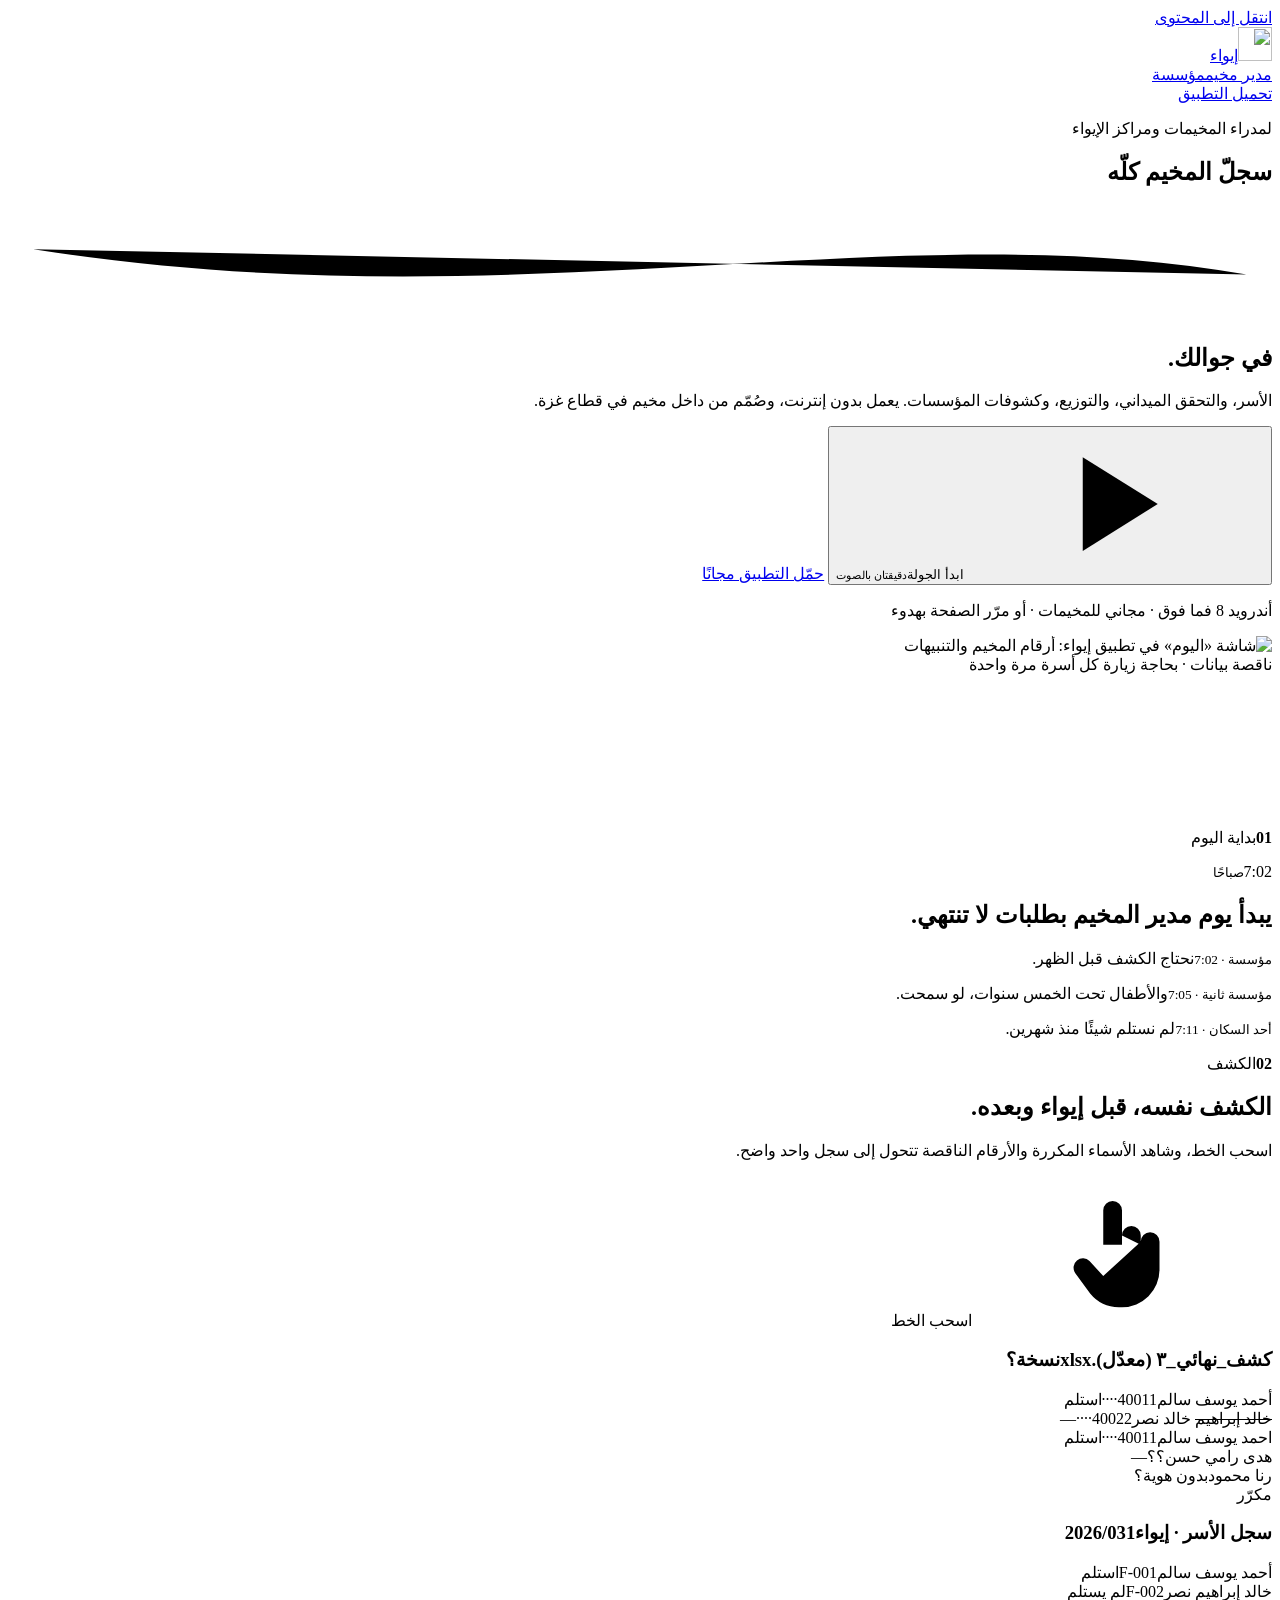
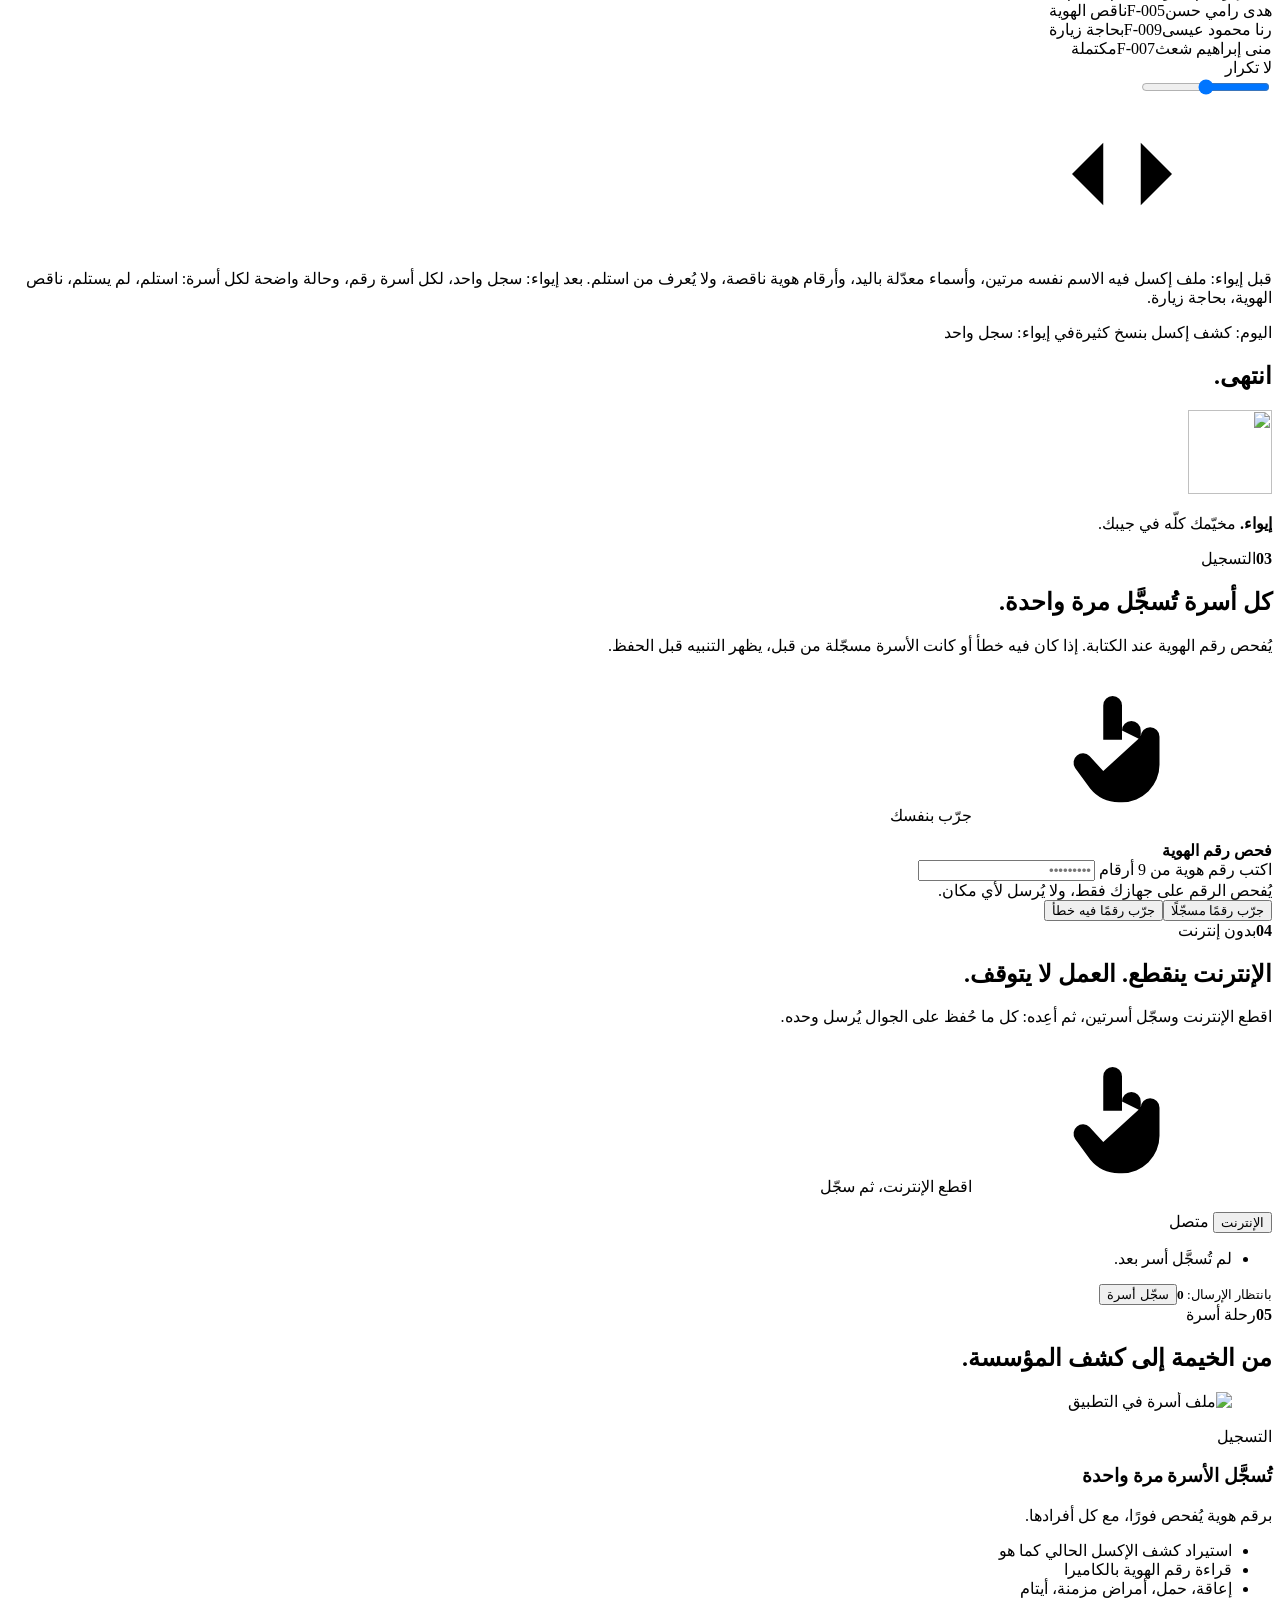
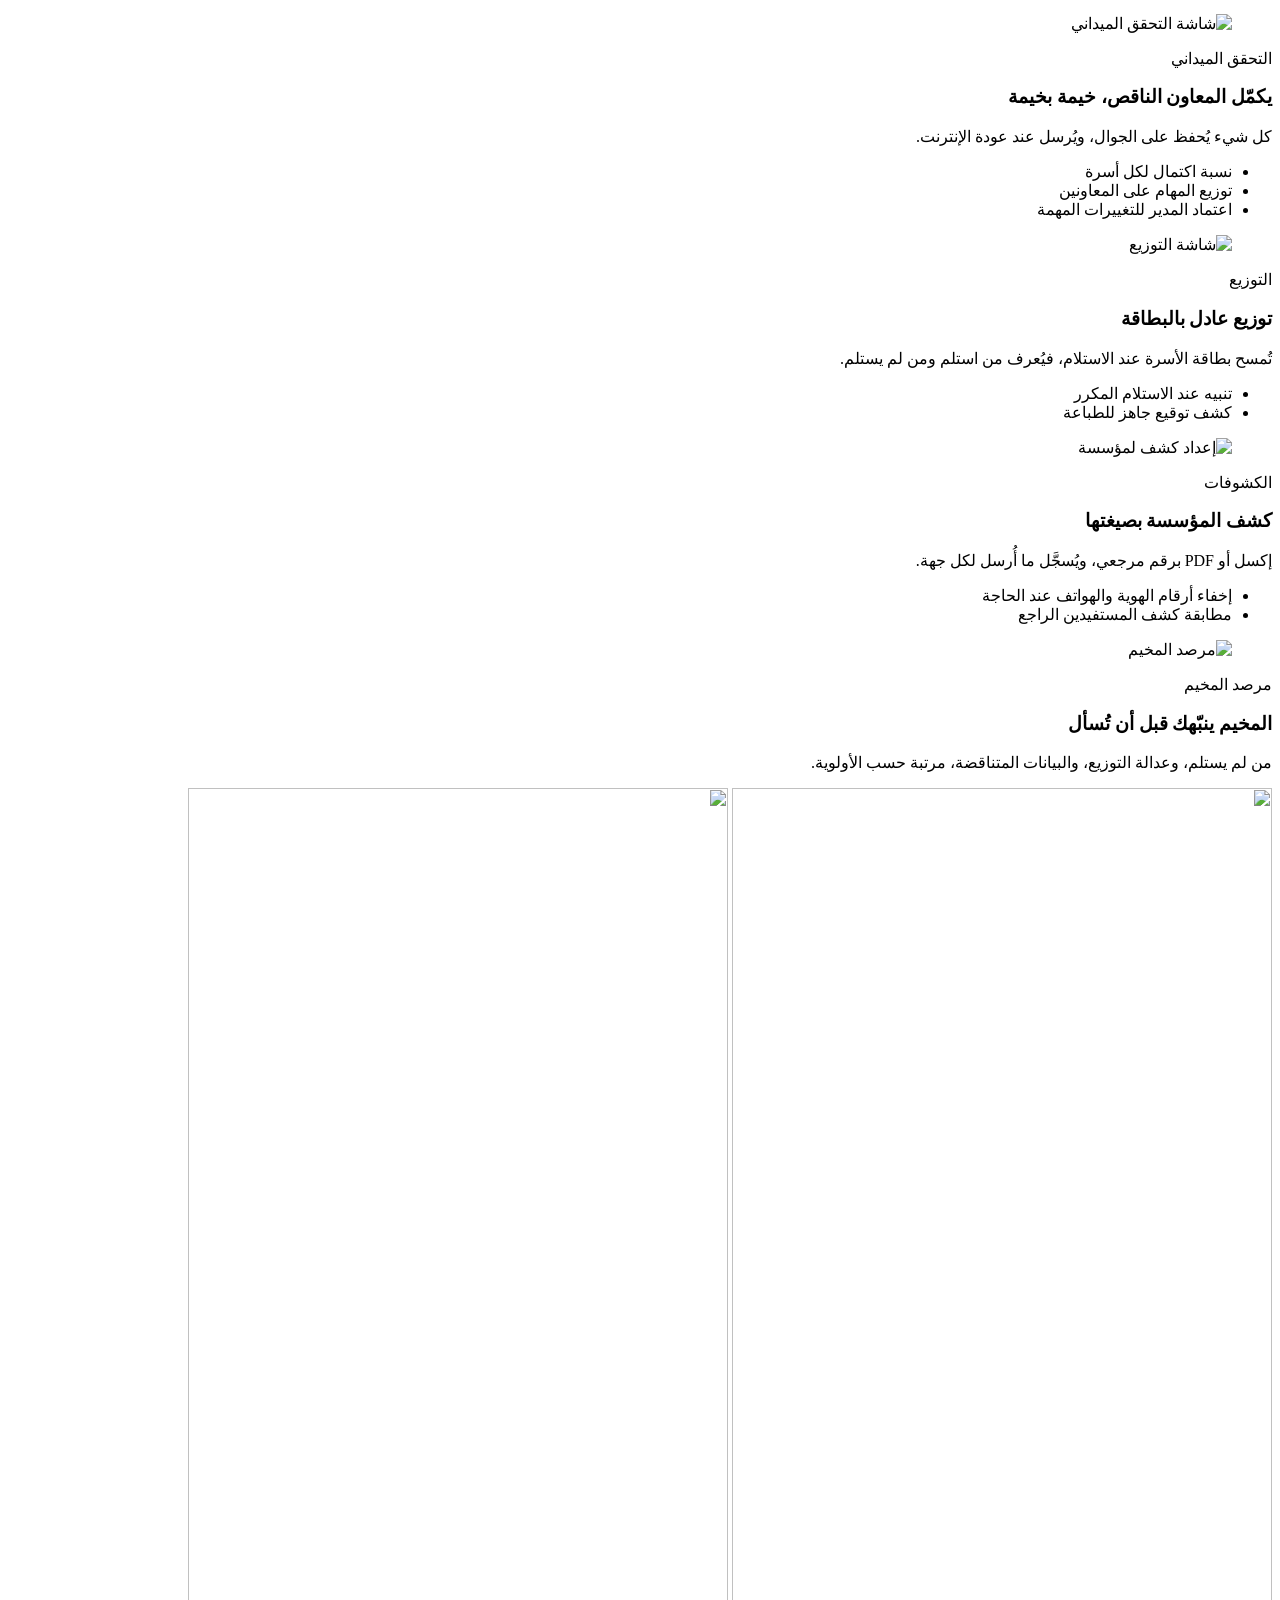
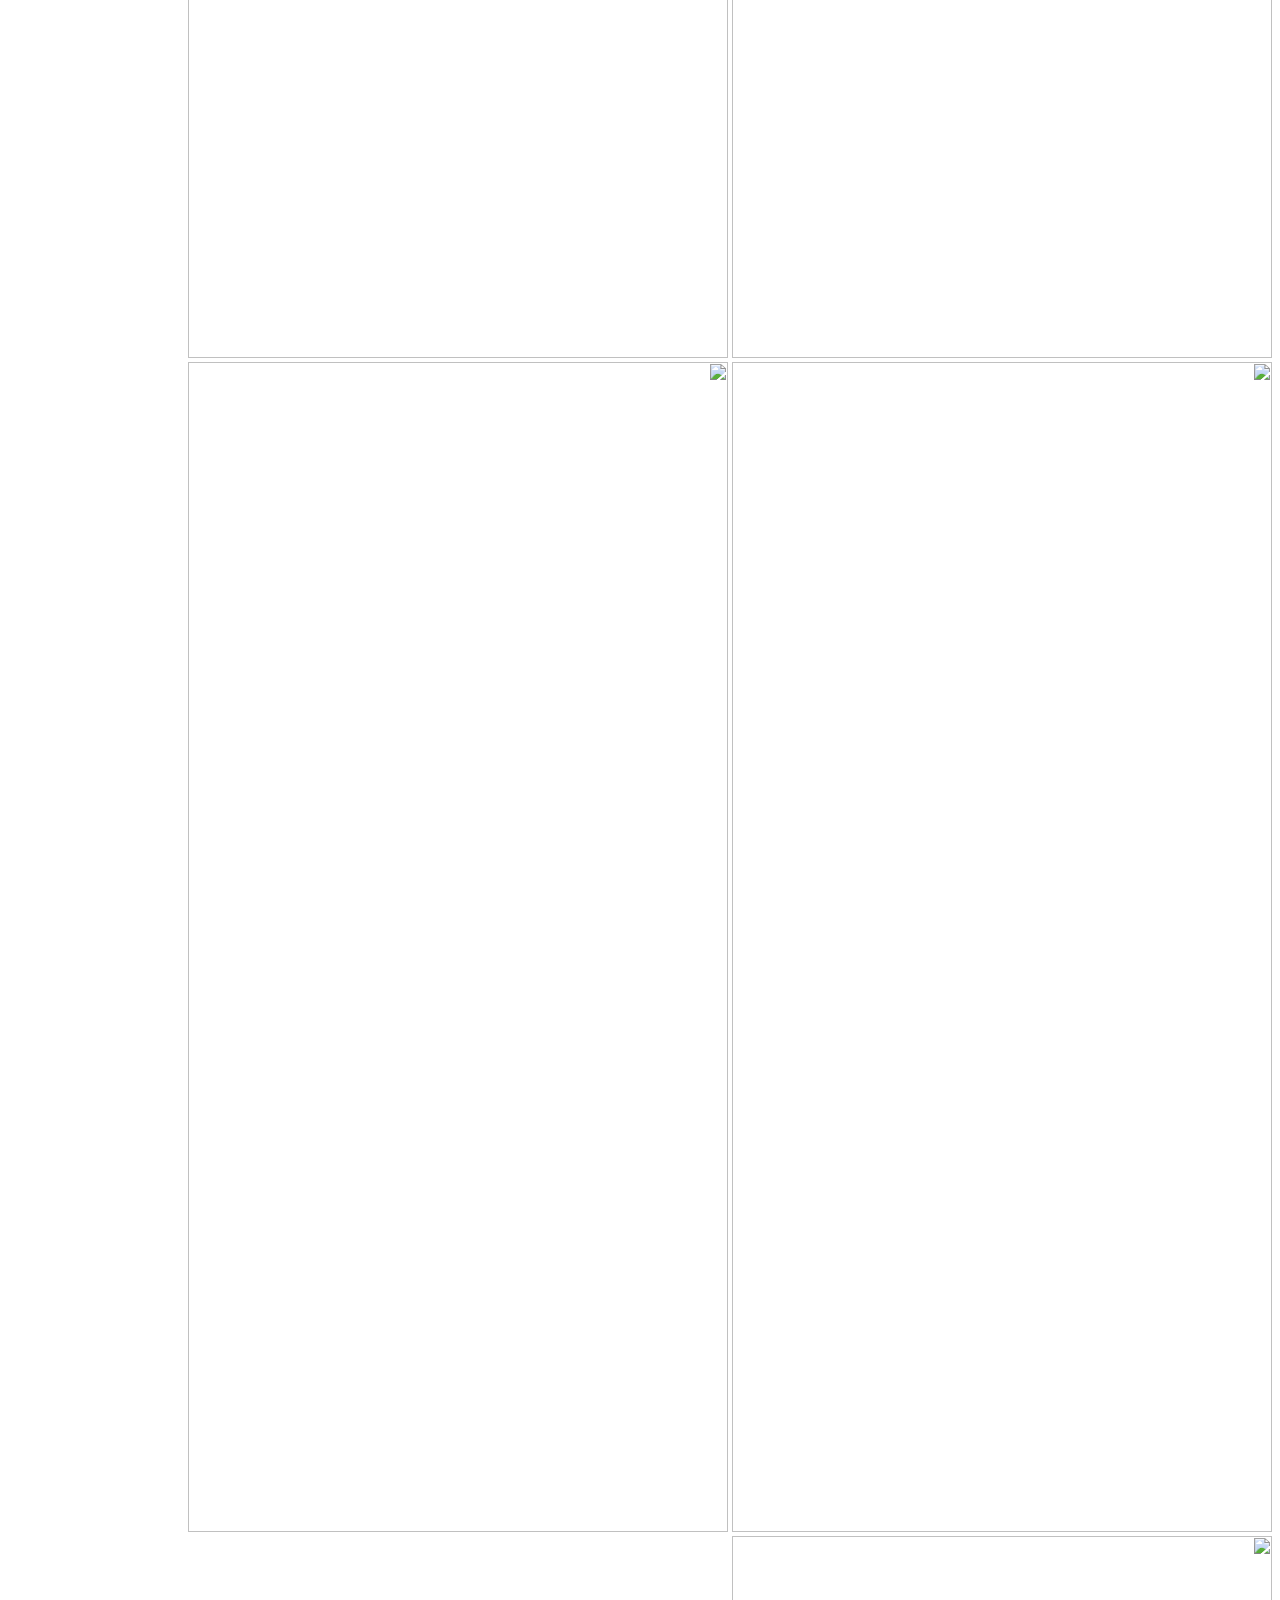
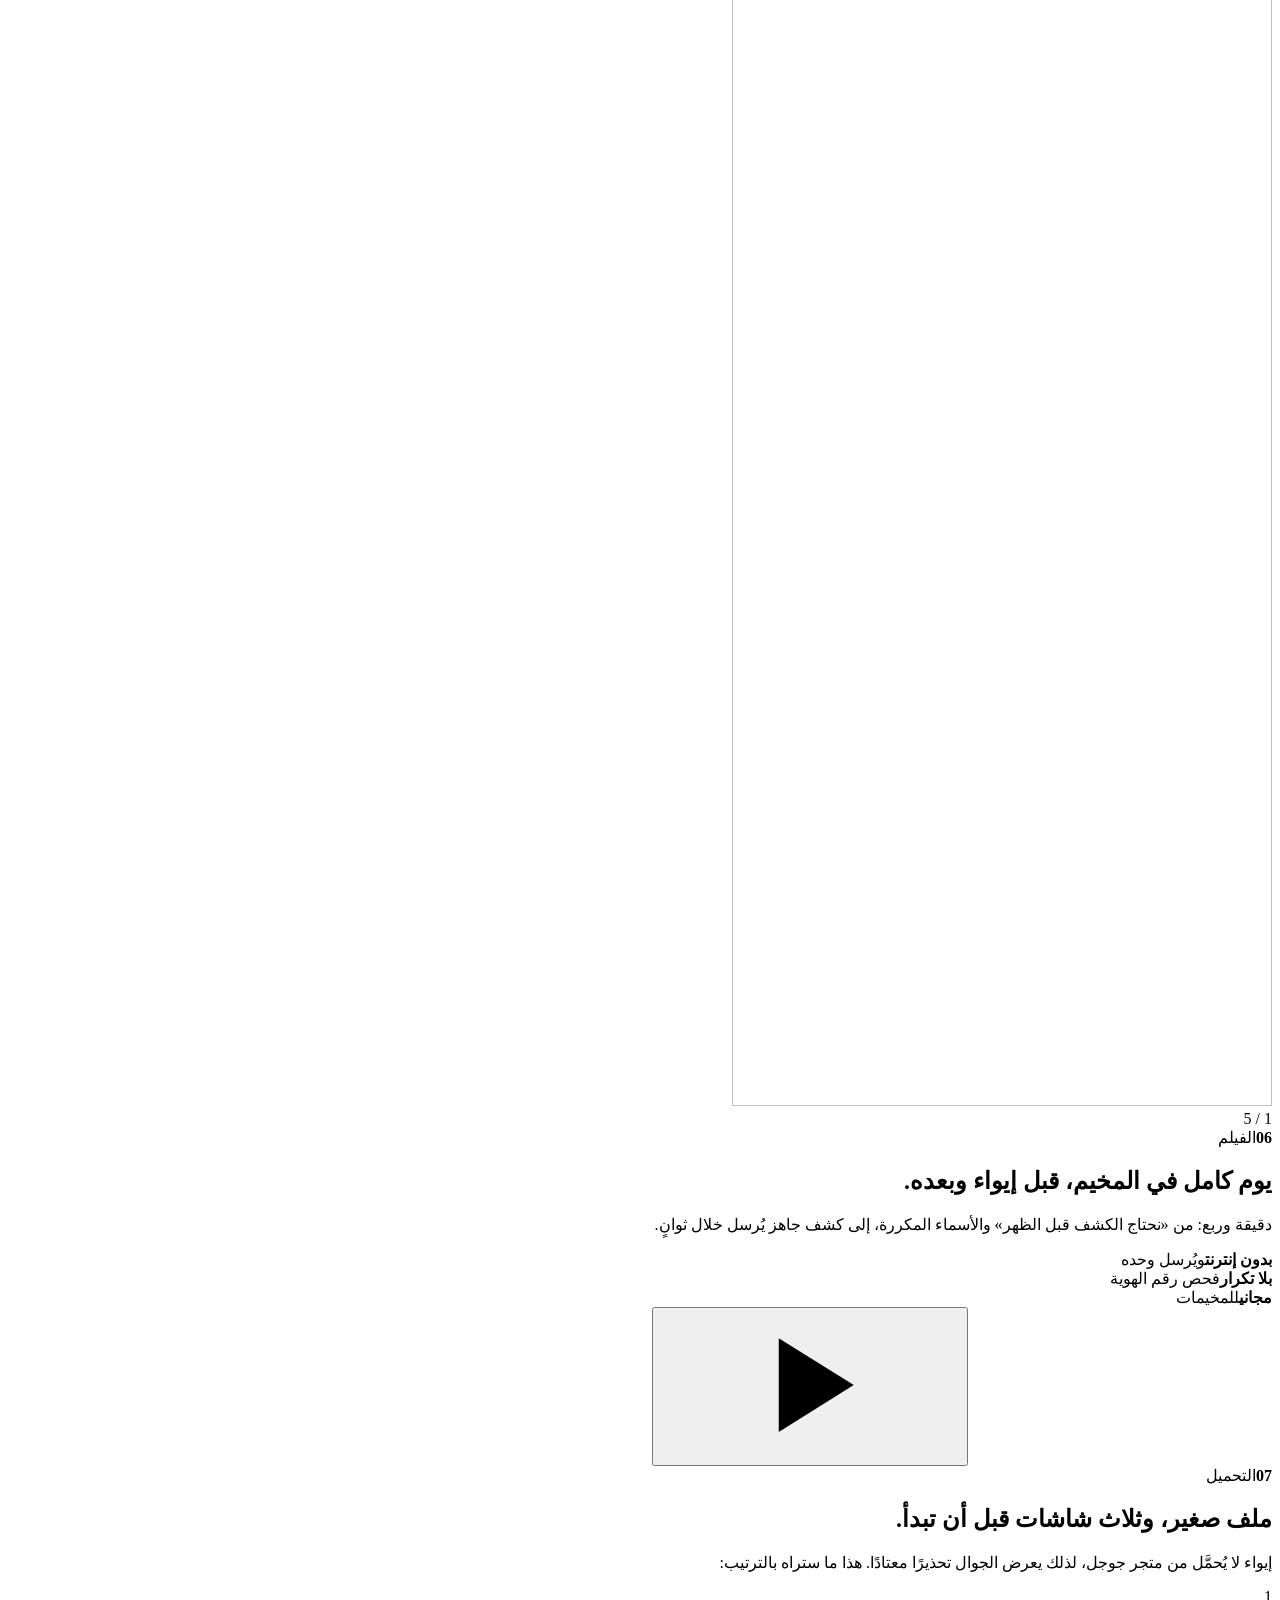
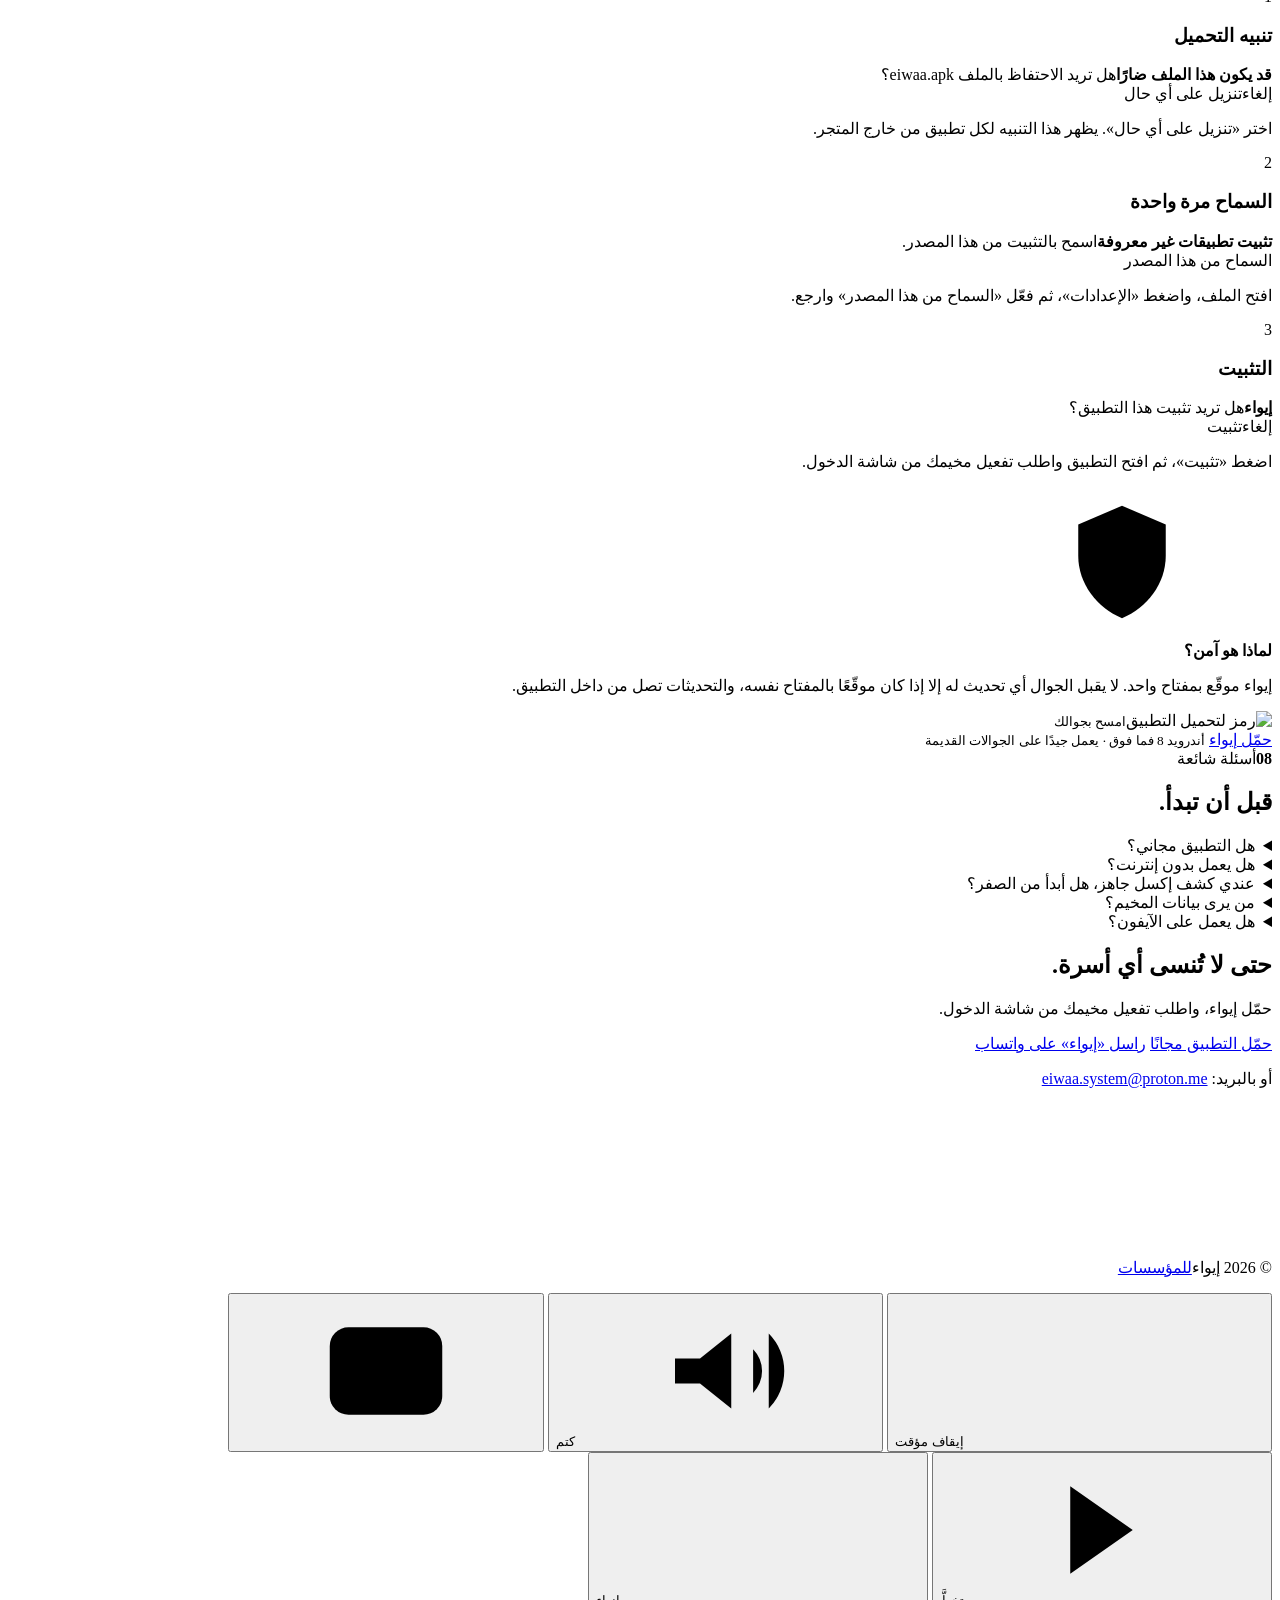
==== commit e784e017: "Landing v2.1: art layer — the camp at night, ink stamps, register paper - Hero and close: a procedur" ====
--- a/site/index.html
+++ b/site/index.html
@@ -26,6 +26,7 @@
 </head>
 <body class="no-js" data-path="camp">
 <svg width="0" height="0" style="position:absolute" aria-hidden="true">
+  <filter id="ink" x="-5%" y="-10%" width="110%" height="120%"><feTurbulence type="fractalNoise" baseFrequency=".8" numOctaves="2" seed="3" result="t"/><feDisplacementMap in="SourceGraphic" in2="t" scale="2.4" xChannelSelector="R" yChannelSelector="G" result="d"/><feTurbulence type="fractalNoise" baseFrequency="1.4" numOctaves="1" seed="9" result="s"/><feColorMatrix in="s" type="matrix" values="0 0 0 0 0  0 0 0 0 0  0 0 0 0 0  0 0 0 -4 2.9" result="m"/><feComposite in="d" in2="m" operator="in"/></filter>
   <symbol id="i-play" viewBox="0 0 24 24"><path d="M7 4.5v15l12-7.5z" fill="currentColor" stroke="none"/></symbol>
   <symbol id="i-pause" viewBox="0 0 24 24"><path d="M8 5v14M16 5v14" stroke-width="2.6"/></symbol>
   <symbol id="i-vol" viewBox="0 0 24 24"><path d="M4 10v4h4l5 4V6L8 10zM16.5 8.5a5 5 0 0 1 0 7M19 6a8.5 8.5 0 0 1 0 12"/></symbol>
@@ -52,7 +53,7 @@
   <div class="wrap">
     <div>
       <p class="kick">لمدراء المخيمات ومراكز الإيواء</p>
-      <h1>سجلّ المخيم كلّه <span class="lt">في جوالك.</span></h1>
+      <h1>سجلّ المخيم <span class="pen">كلّه<svg viewBox="0 0 100 12" preserveAspectRatio="none" aria-hidden="true"><path pathLength="1" d="M98 7 C 70 2, 40 11, 2 5"/></svg></span> <span class="lt">في جوالك.</span></h1>
       <p class="lede">الأسر، والتحقق الميداني، والتوزيع، وكشوفات المؤسسات. يعمل بدون إنترنت، وصُمّم من داخل مخيم في قطاع غزة.</p>
       <div class="ctas">
         <button type="button" class="btn b-tour" data-tour-start><span class="pl"><svg><use href="#i-play"/></svg></span><span>ابدأ الجولة<small>دقيقتان بالصوت</small></span></button>
@@ -68,13 +69,14 @@
       </div>
     </div>
   </div>
+  <svg class="art" aria-hidden="true"></svg>
 </section>
 
 <section class="ch dark full morning" id="c1" data-in aria-labelledby="h1c">
   <div class="wrap">
     <div>
       <div class="cno"><b>01</b>بداية اليوم</div>
-      <p class="clock rv" aria-hidden="true">7:02<small>صباحًا</small></p>
+      <p class="clock rv" aria-hidden="true"><span class="hm" data-clock>7:02</span><small>صباحًا</small></p>
       <h2 id="h1c" class="rv d1">يبدأ يوم مدير المخيم <span class="lt">بطلبات لا تنتهي.</span></h2>
     </div>
     <div class="msgs" aria-label="رسائل تصل مدير المخيم صباحًا">
@@ -262,6 +264,7 @@
     </div>
     <p class="mail">أو بالبريد: <a class="m" href="mailto:eiwaa.system@proton.me">eiwaa.system@proton.me</a></p>
   </div>
+  <svg class="art" aria-hidden="true"></svg>
 </section>
 </main>
 
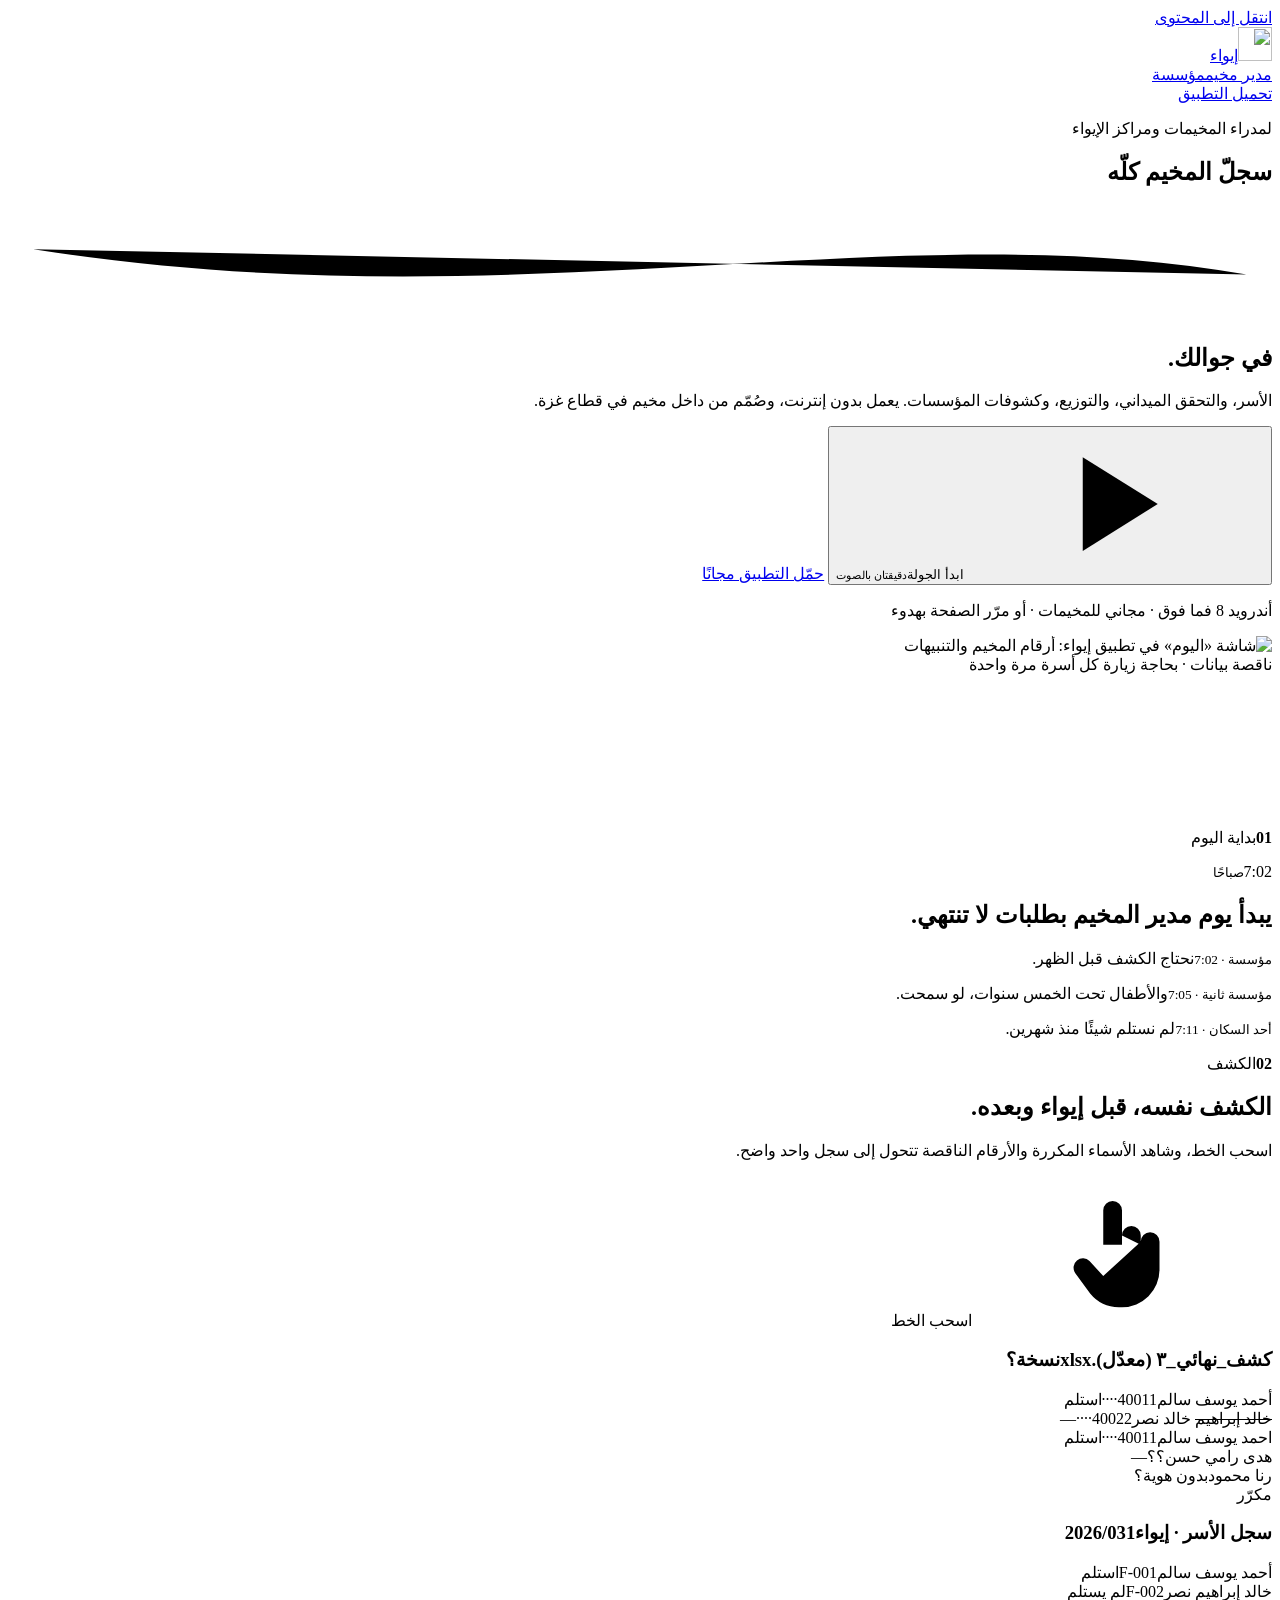
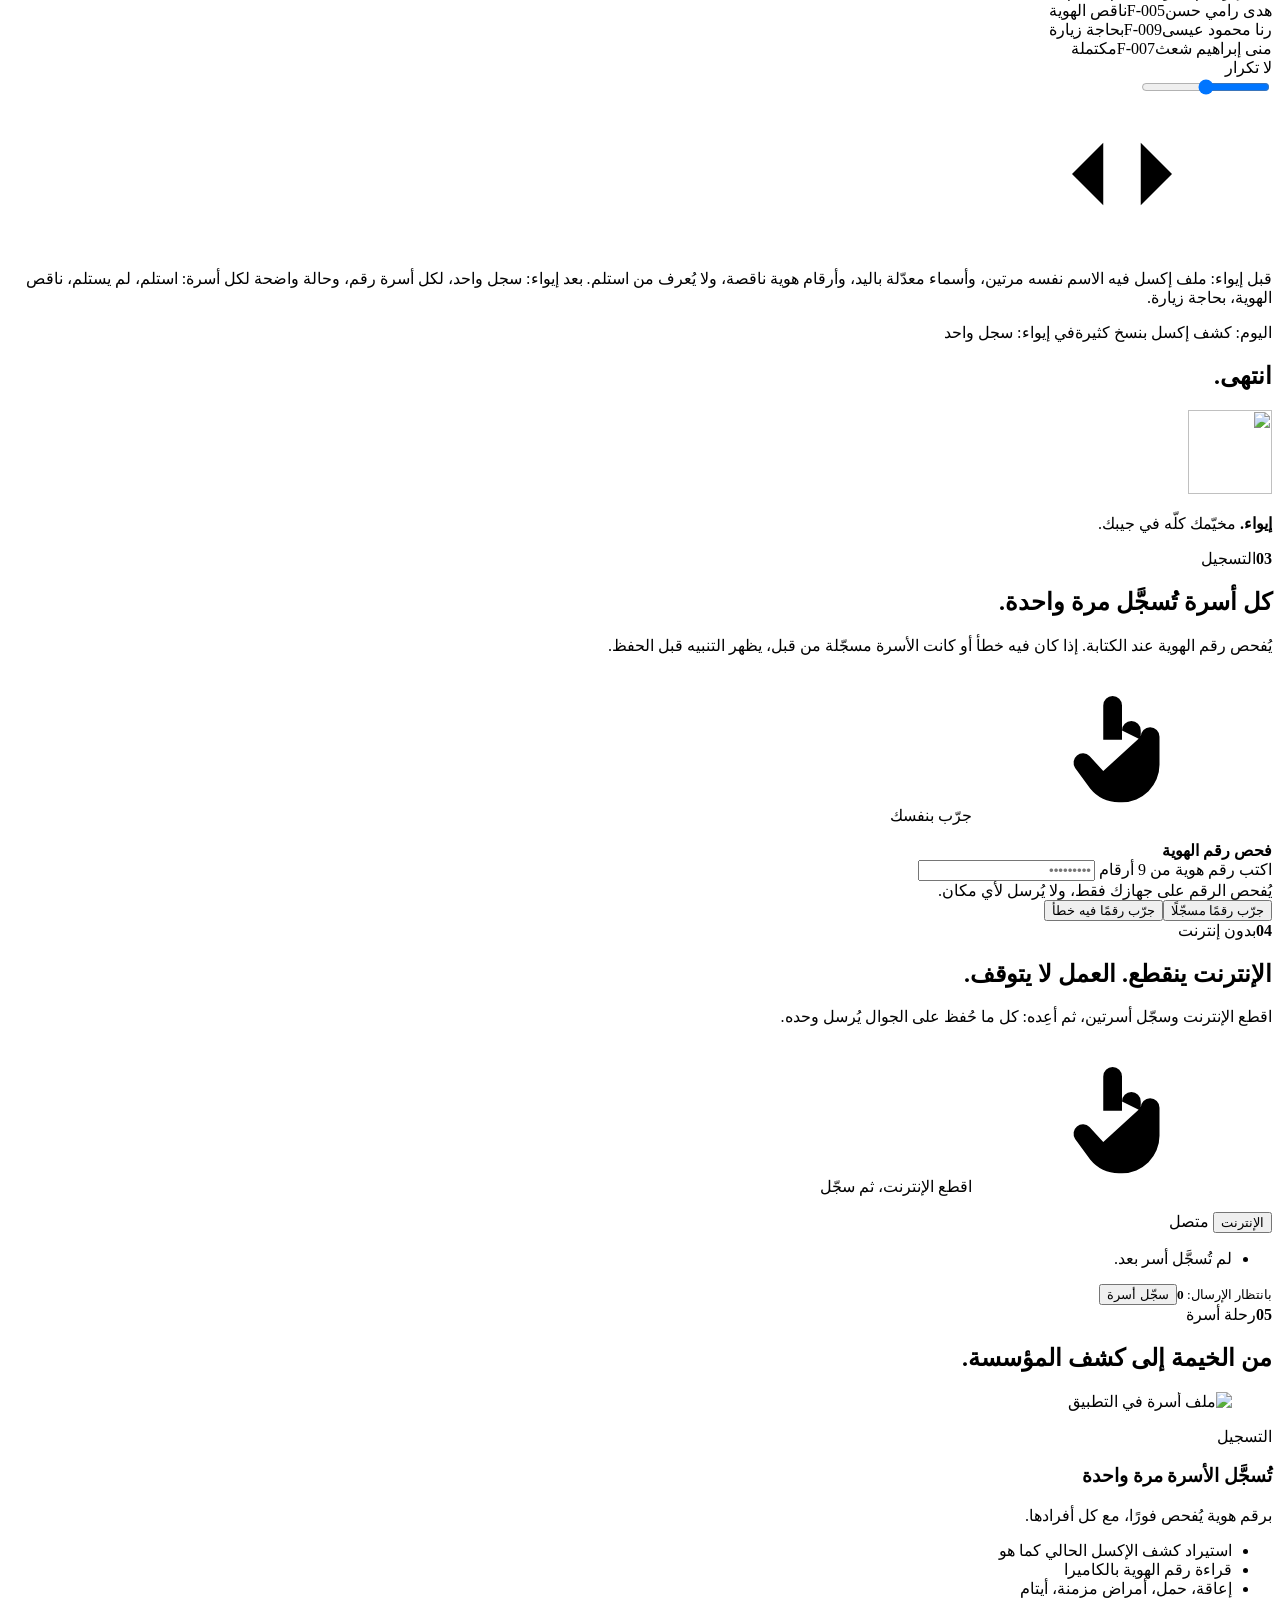
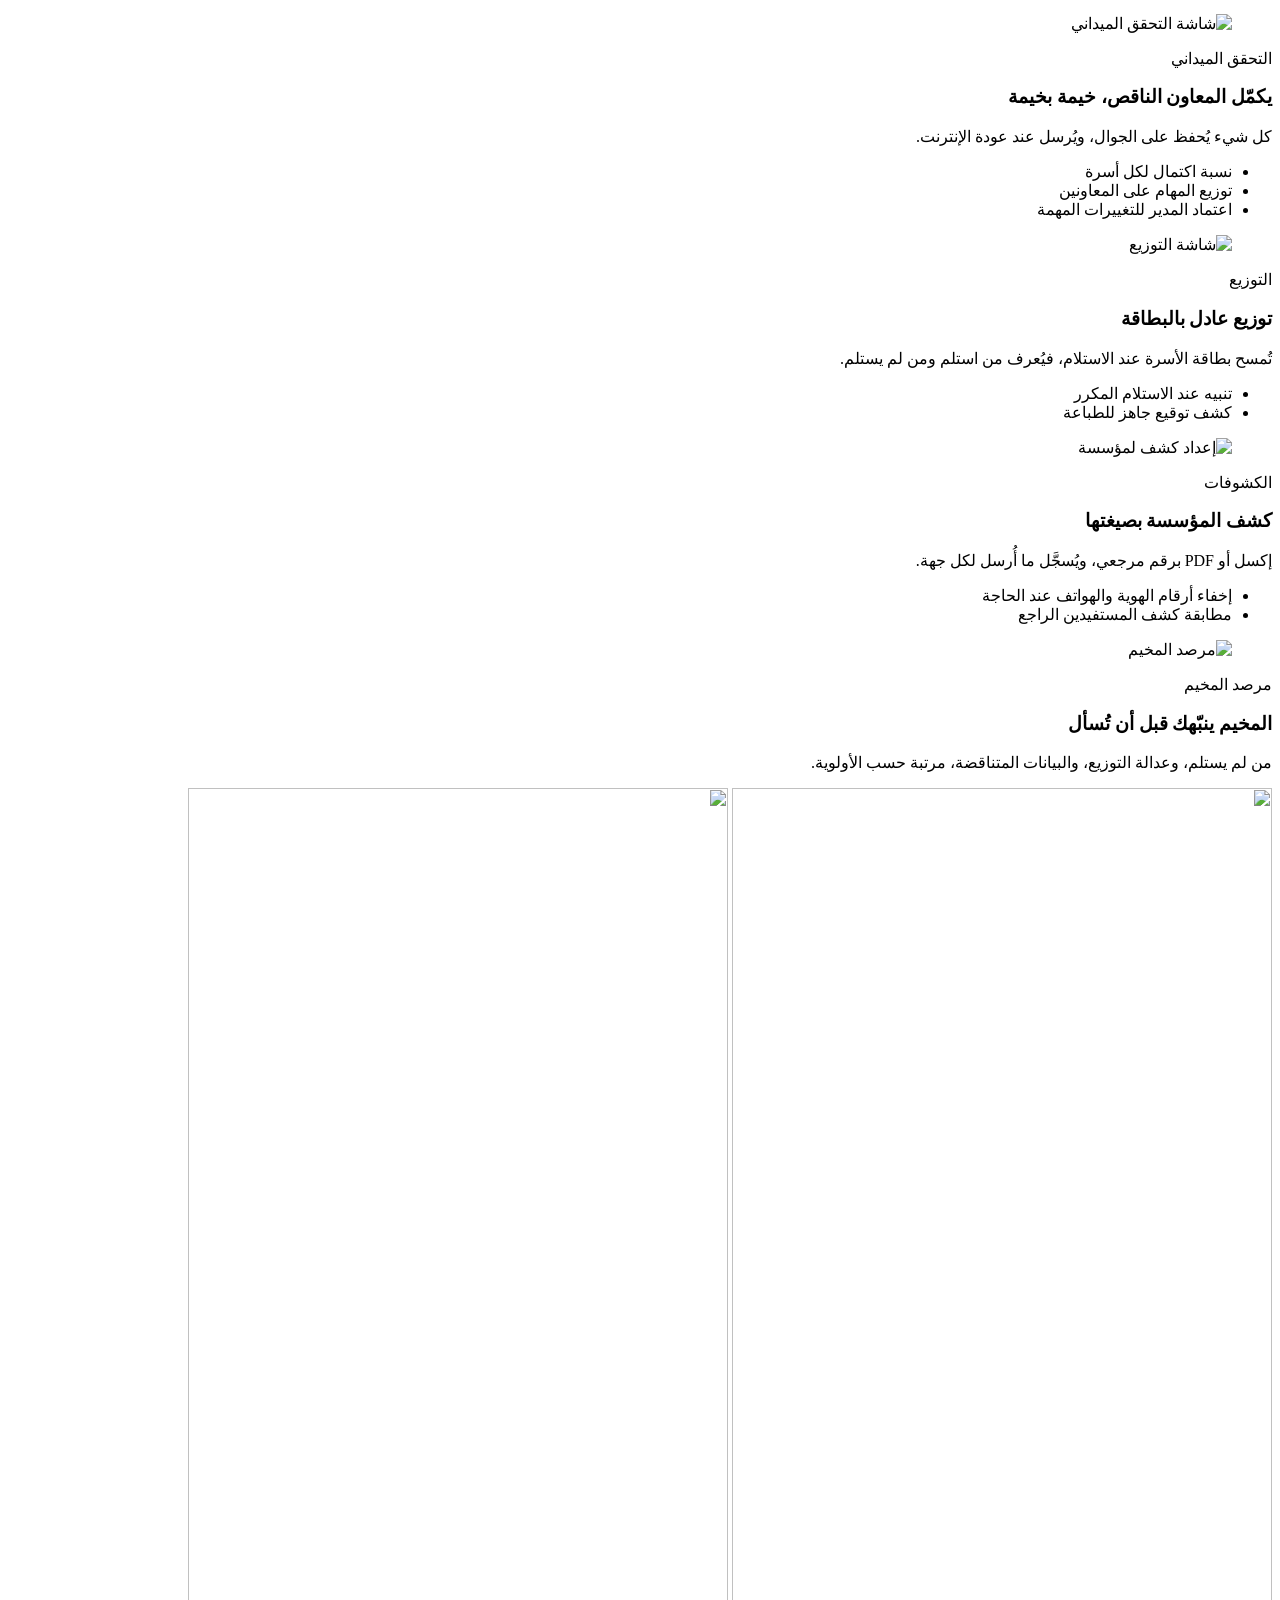
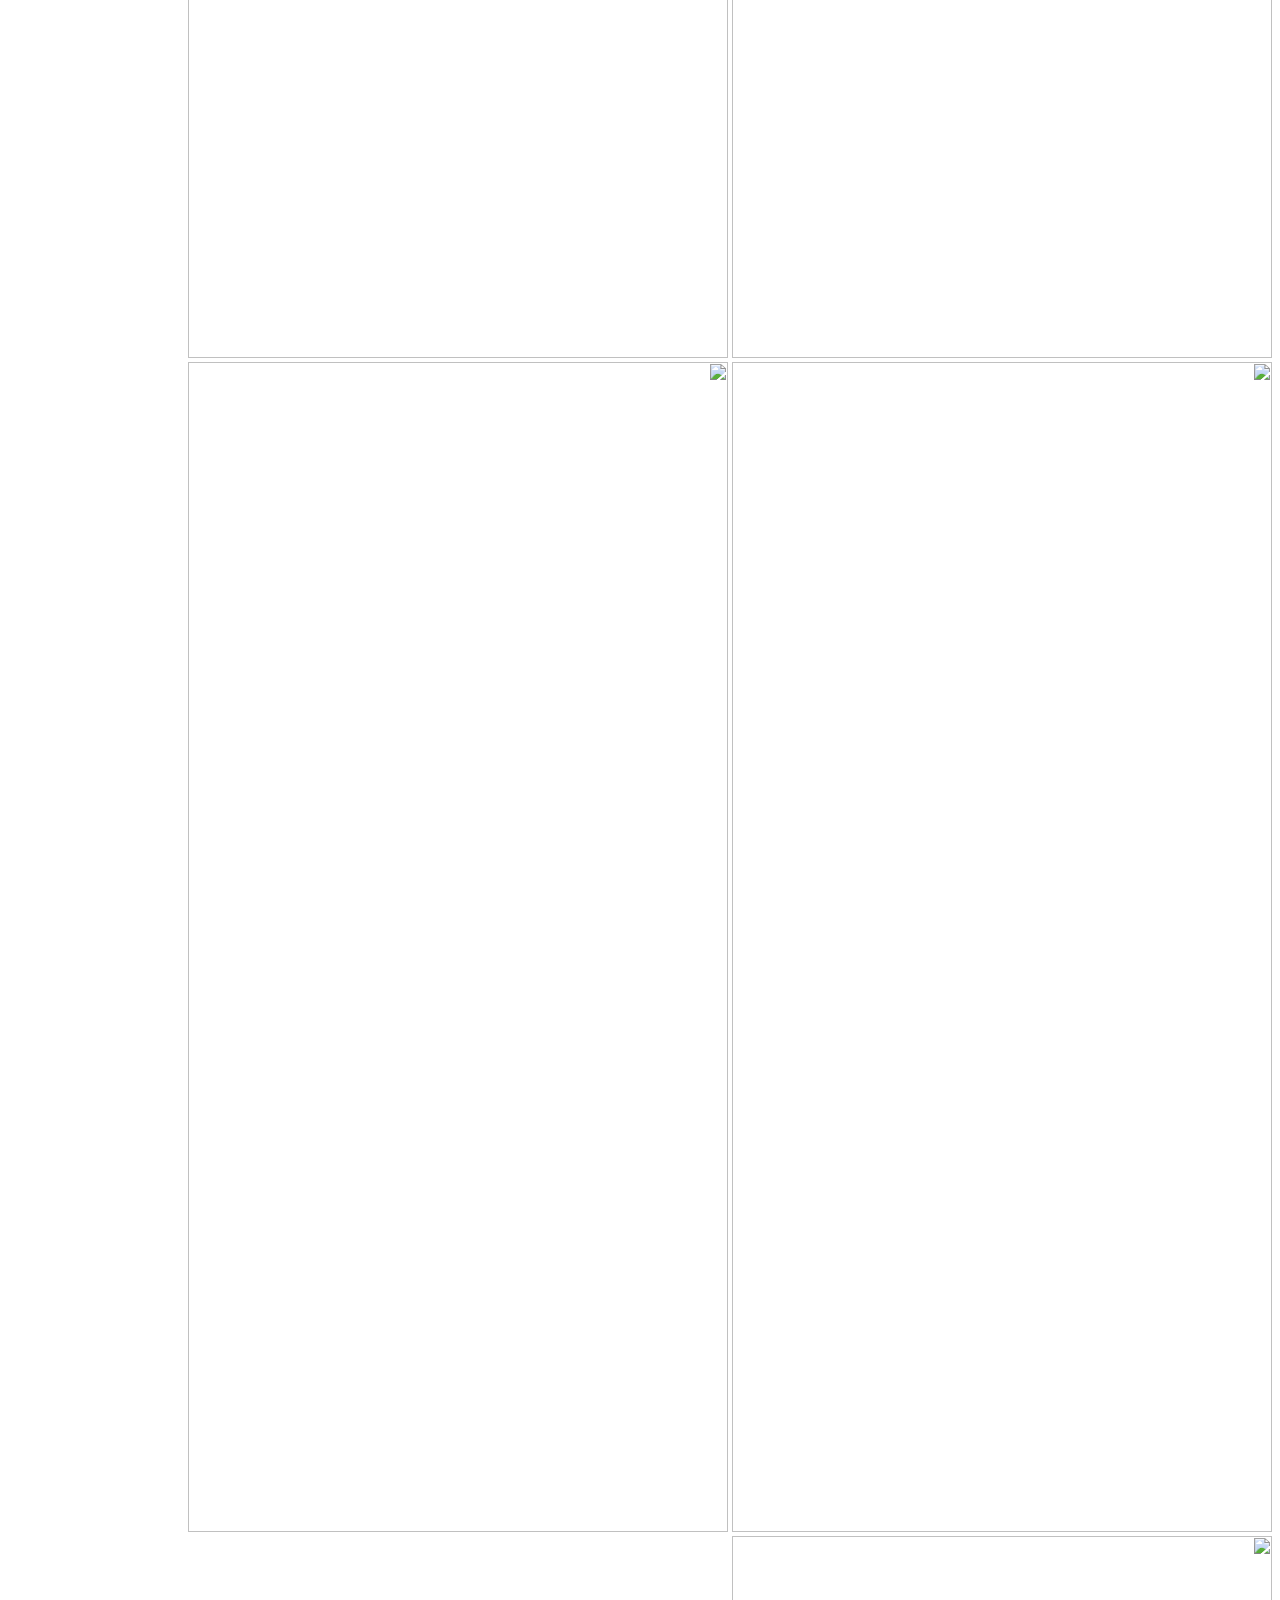
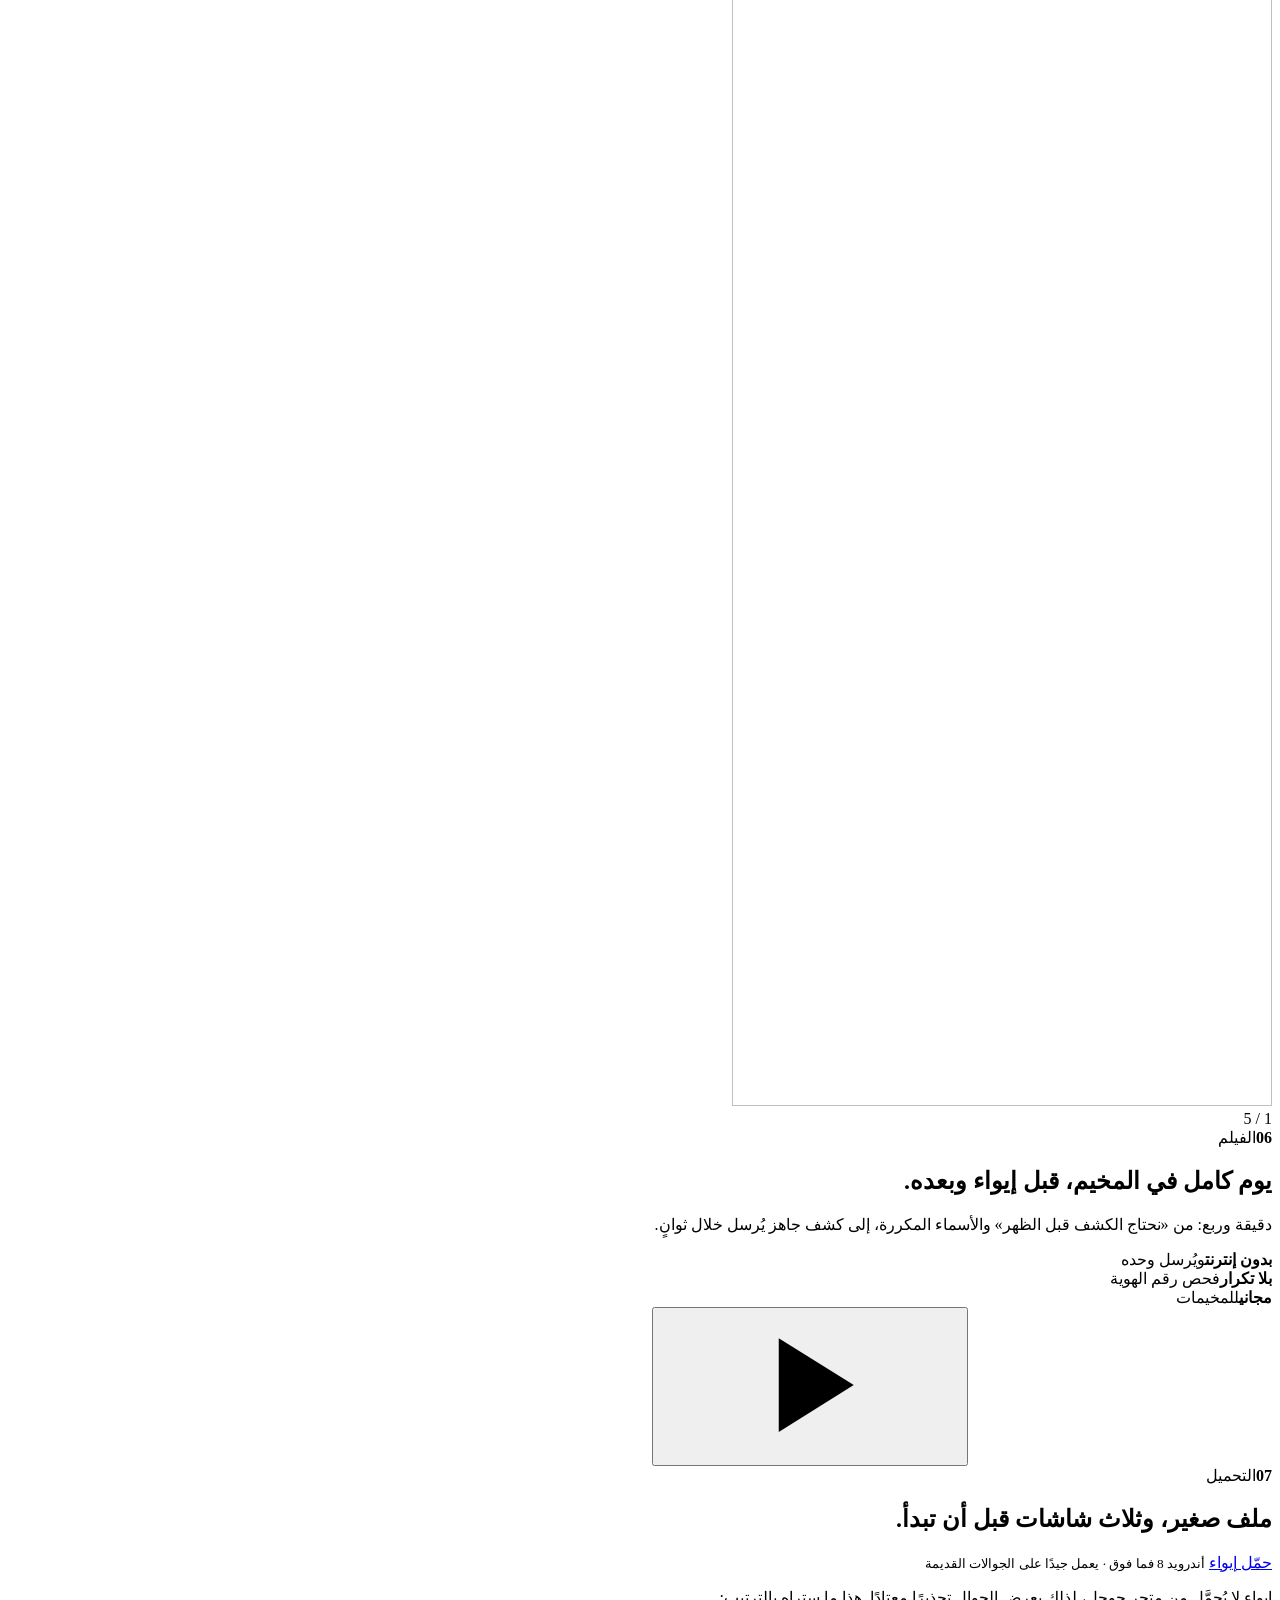
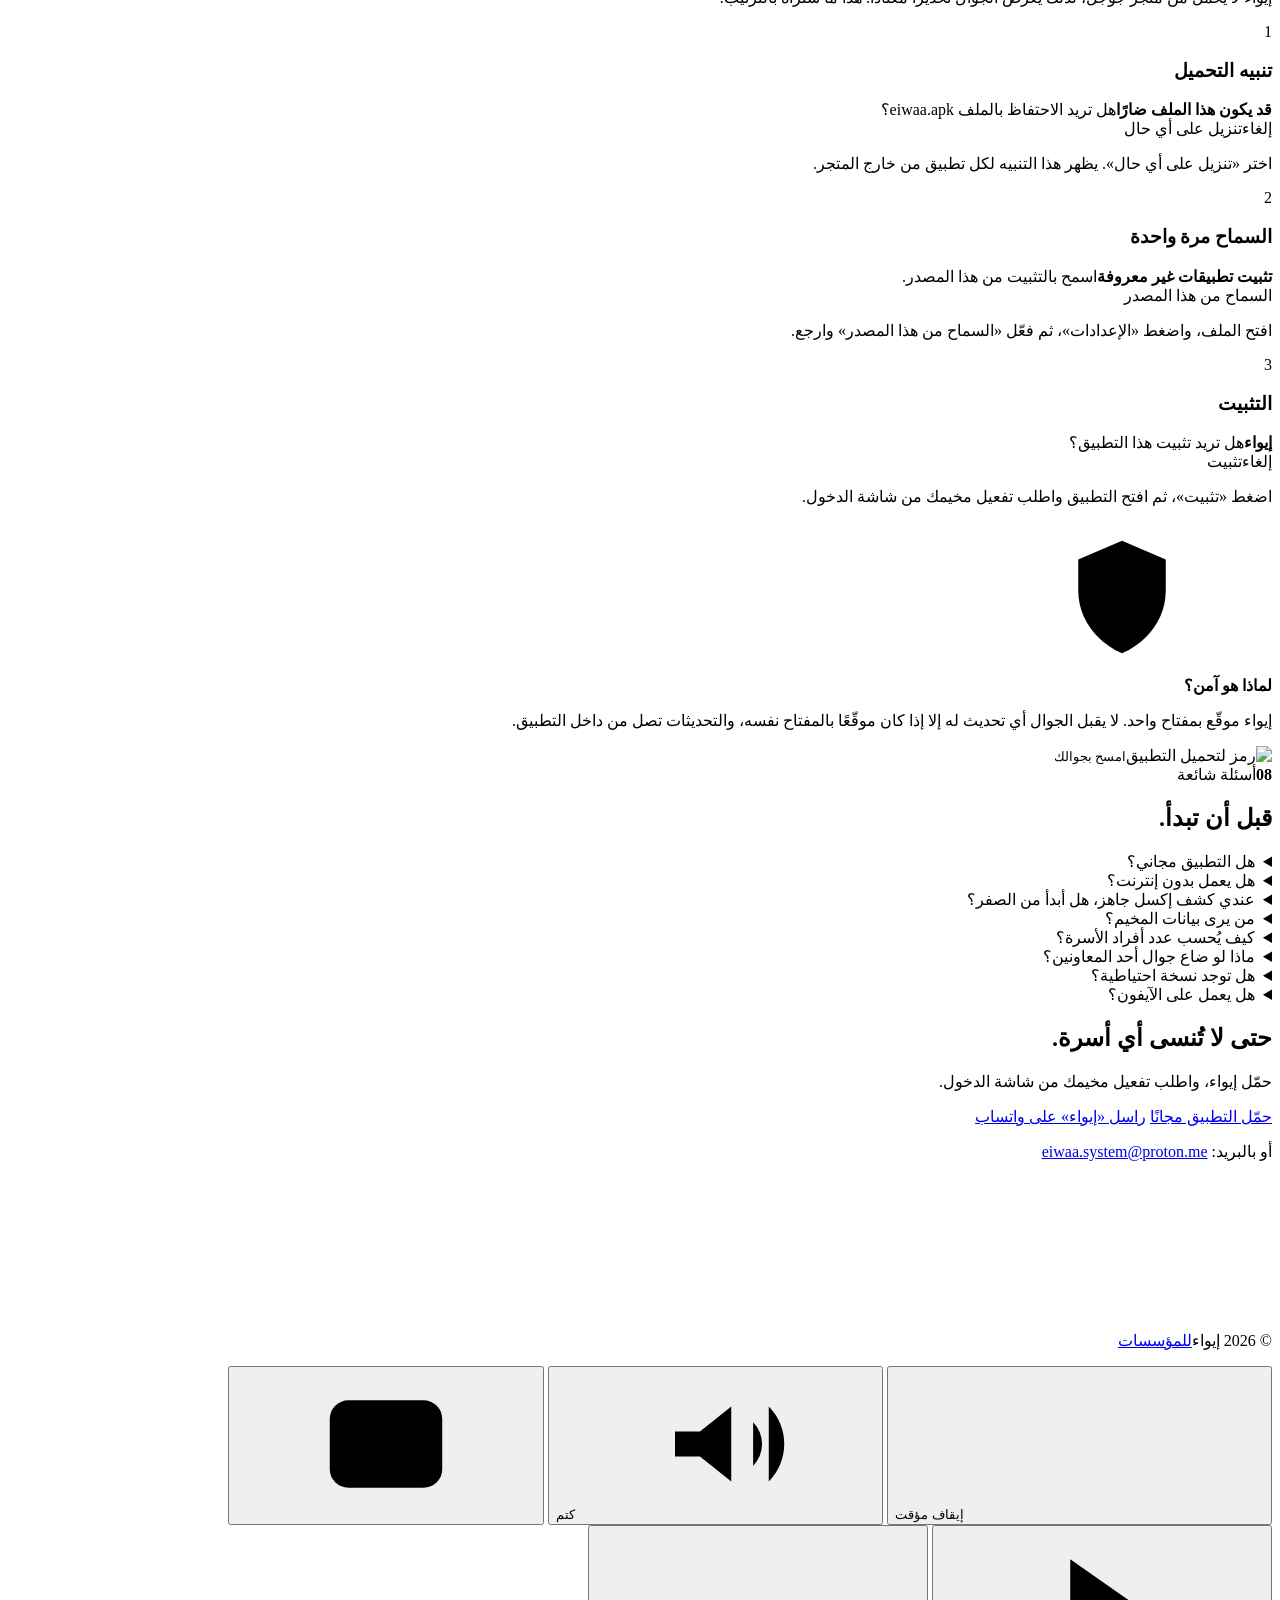
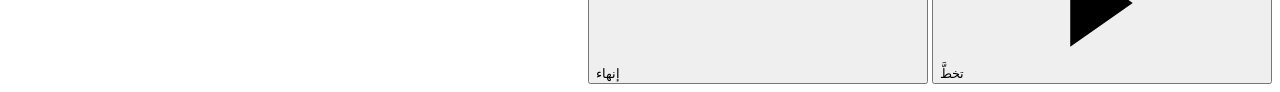
==== commit f0c0843e: "Landing v2.2: download button first in its section, no floating labels over the app screen on phones" ====
--- a/site/index.html
+++ b/site/index.html
@@ -10,7 +10,9 @@
 <meta property="og:site_name" content="إيواء">
 <meta property="og:title" content="إيواء · سجلّ المخيم كلّه في جوالك">
 <meta property="og:description" content="سجل الأسر، والتحقق الميداني، والتوزيع، وكشوفات المؤسسات. يعمل بدون إنترنت، ومجاني للمخيمات.">
-<meta property="og:image" content="https://eiwaa.bdalhmydalfra879.workers.dev/img/og.jpg">
+<meta property="og:image" content="https://eiwaa.bdalhmydalfra879.workers.dev/img/og.jpg?v=3">
+<meta property="og:image:secure_url" content="https://eiwaa.bdalhmydalfra879.workers.dev/img/og.jpg?v=3">
+<meta property="og:image:type" content="image/jpeg">
 <meta property="og:image:width" content="1200">
 <meta property="og:image:height" content="630">
 <meta property="og:image:alt" content="إيواء: سجلّ المخيم كلّه في جوالك">
@@ -18,6 +20,7 @@
 <meta property="og:locale" content="ar_AR">
 <meta property="og:type" content="website">
 <meta name="twitter:card" content="summary_large_image">
+<meta name="twitter:image" content="https://eiwaa.bdalhmydalfra879.workers.dev/img/og.jpg?v=3">
 <link rel="manifest" href="/manifest.webmanifest">
 <link rel="icon" href="/favicon.png">
 <link rel="apple-touch-icon" href="/img/apple-touch-icon.png">
@@ -216,6 +219,10 @@
   <div class="wrap">
     <div class="cno"><b>07</b>التحميل</div>
     <h2 id="h8c">ملف صغير، <span class="lt">وثلاث شاشات قبل أن تبدأ.</span></h2>
+    <div class="dlrow top">
+      <a class="btn b-tarp" href="https://github.com/abood2596/eiwaa-download/releases/latest/download/eiwaa.apk">حمّل إيواء</a>
+      <small>أندرويد 8 فما فوق · يعمل جيدًا على الجوالات القديمة</small>
+    </div>
     <p class="sub">إيواء لا يُحمَّل من متجر جوجل، لذلك يعرض الجوال تحذيرًا معتادًا. هذا ما ستراه بالترتيب:</p>
     <div class="frames">
       <div class="fr"><span class="n">1</span><h3>تنبيه التحميل</h3>
@@ -233,10 +240,6 @@
       <div><b>لماذا هو آمن؟</b><p>إيواء موقّع بمفتاح واحد. لا يقبل الجوال أي تحديث له إلا إذا كان موقّعًا بالمفتاح نفسه، والتحديثات تصل من داخل التطبيق.</p></div>
       <div class="qr"><img src="/img/qr.svg" alt="رمز لتحميل التطبيق" width="120" height="120" loading="lazy"><small>امسح بجوالك</small></div>
     </div>
-    <div class="dlrow">
-      <a class="btn b-tarp" href="https://github.com/abood2596/eiwaa-download/releases/latest/download/eiwaa.apk">حمّل إيواء</a>
-      <small>أندرويد 8 فما فوق · يعمل جيدًا على الجوالات القديمة</small>
-    </div>
   </div>
 </section>
 
@@ -249,6 +252,9 @@
       <details><summary>هل يعمل بدون إنترنت؟</summary><p>نعم. أول دخول فقط يحتاج إنترنت، وبعدها يعمل كل شيء على الجوال ويُرسل وحده عند عودة الاتصال.</p></details>
       <details><summary>عندي كشف إكسل جاهز، هل أبدأ من الصفر؟</summary><p>لا. استورد ملفك كما هو، ويتعرّف التطبيق على الأعمدة ويعرض الأخطاء في البيانات.</p></details>
       <details><summary>من يرى بيانات المخيم؟</summary><p>مدير المخيم وفريقه فقط حسب أدوارهم. ولا يُرسل أي كشف لمؤسسة إلا بقرار مدير المخيم.</p></details>
+      <details><summary>كيف يُحسب عدد أفراد الأسرة؟</summary><p>يُسجَّل بالاسم رب الأسرة والزوجات والأبناء تحت سنٍّ يحدده المدير (16 أو 18 أو 20). الأبناء البالغون غير المتزوجين المقيمون مع الأسرة يكفي عددهم. وكل رقم في التطبيق يُفتح باللمس ليظهر من أين جاء.</p></details>
+      <details><summary>ماذا لو ضاع جوال أحد المعاونين؟</summary><p>يوقف المدير حسابه من التطبيق، فتُمسح البيانات من ذلك الجوال عند اتصاله. ويمكن قفل التطبيق برمز أو ببصمة.</p></details>
+      <details><summary>هل توجد نسخة احتياطية؟</summary><p>البيانات محفوظة على الخادم وعلى كل جوال، ويستطيع المدير تصدير نسخة كاملة (إكسل) في أي وقت.</p></details>
       <details><summary>هل يعمل على الآيفون؟</summary><p>حاليًا على أجهزة أندرويد 8 فما فوق.</p></details>
     </div>
   </div>
